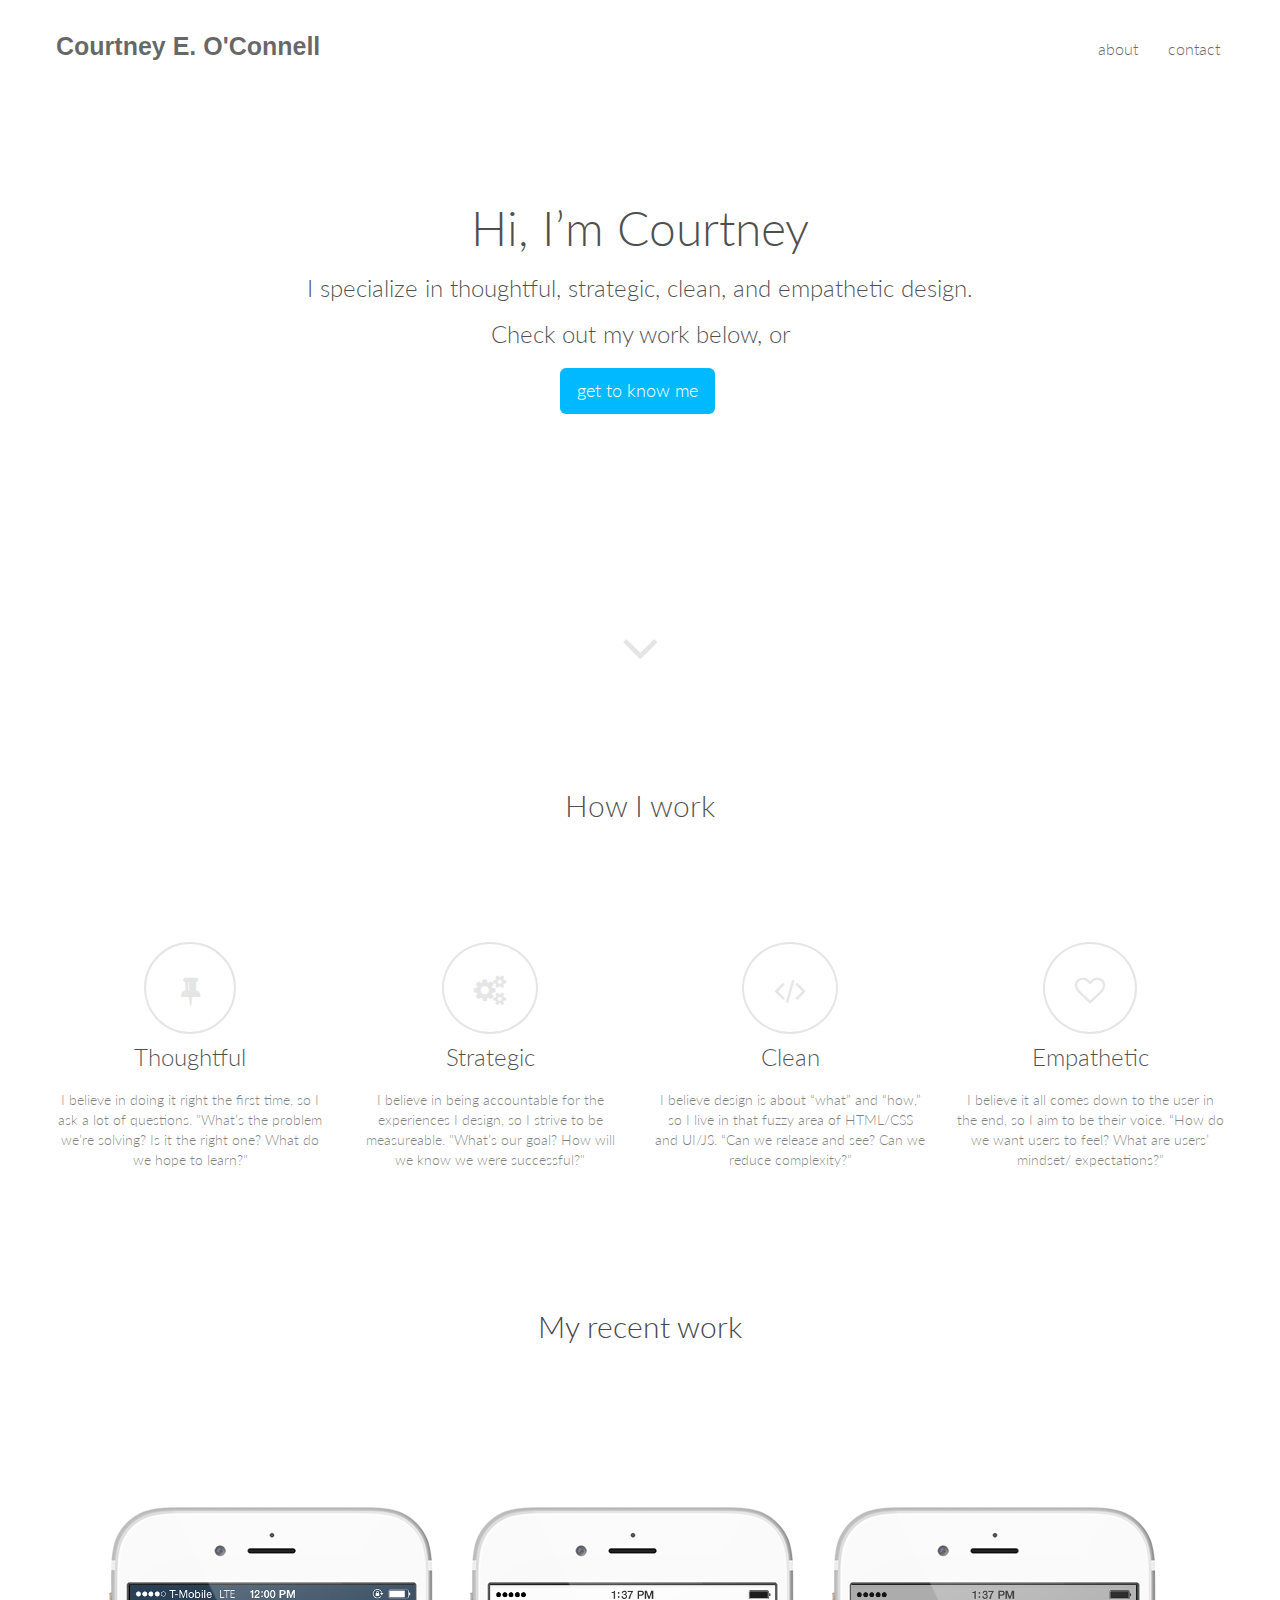
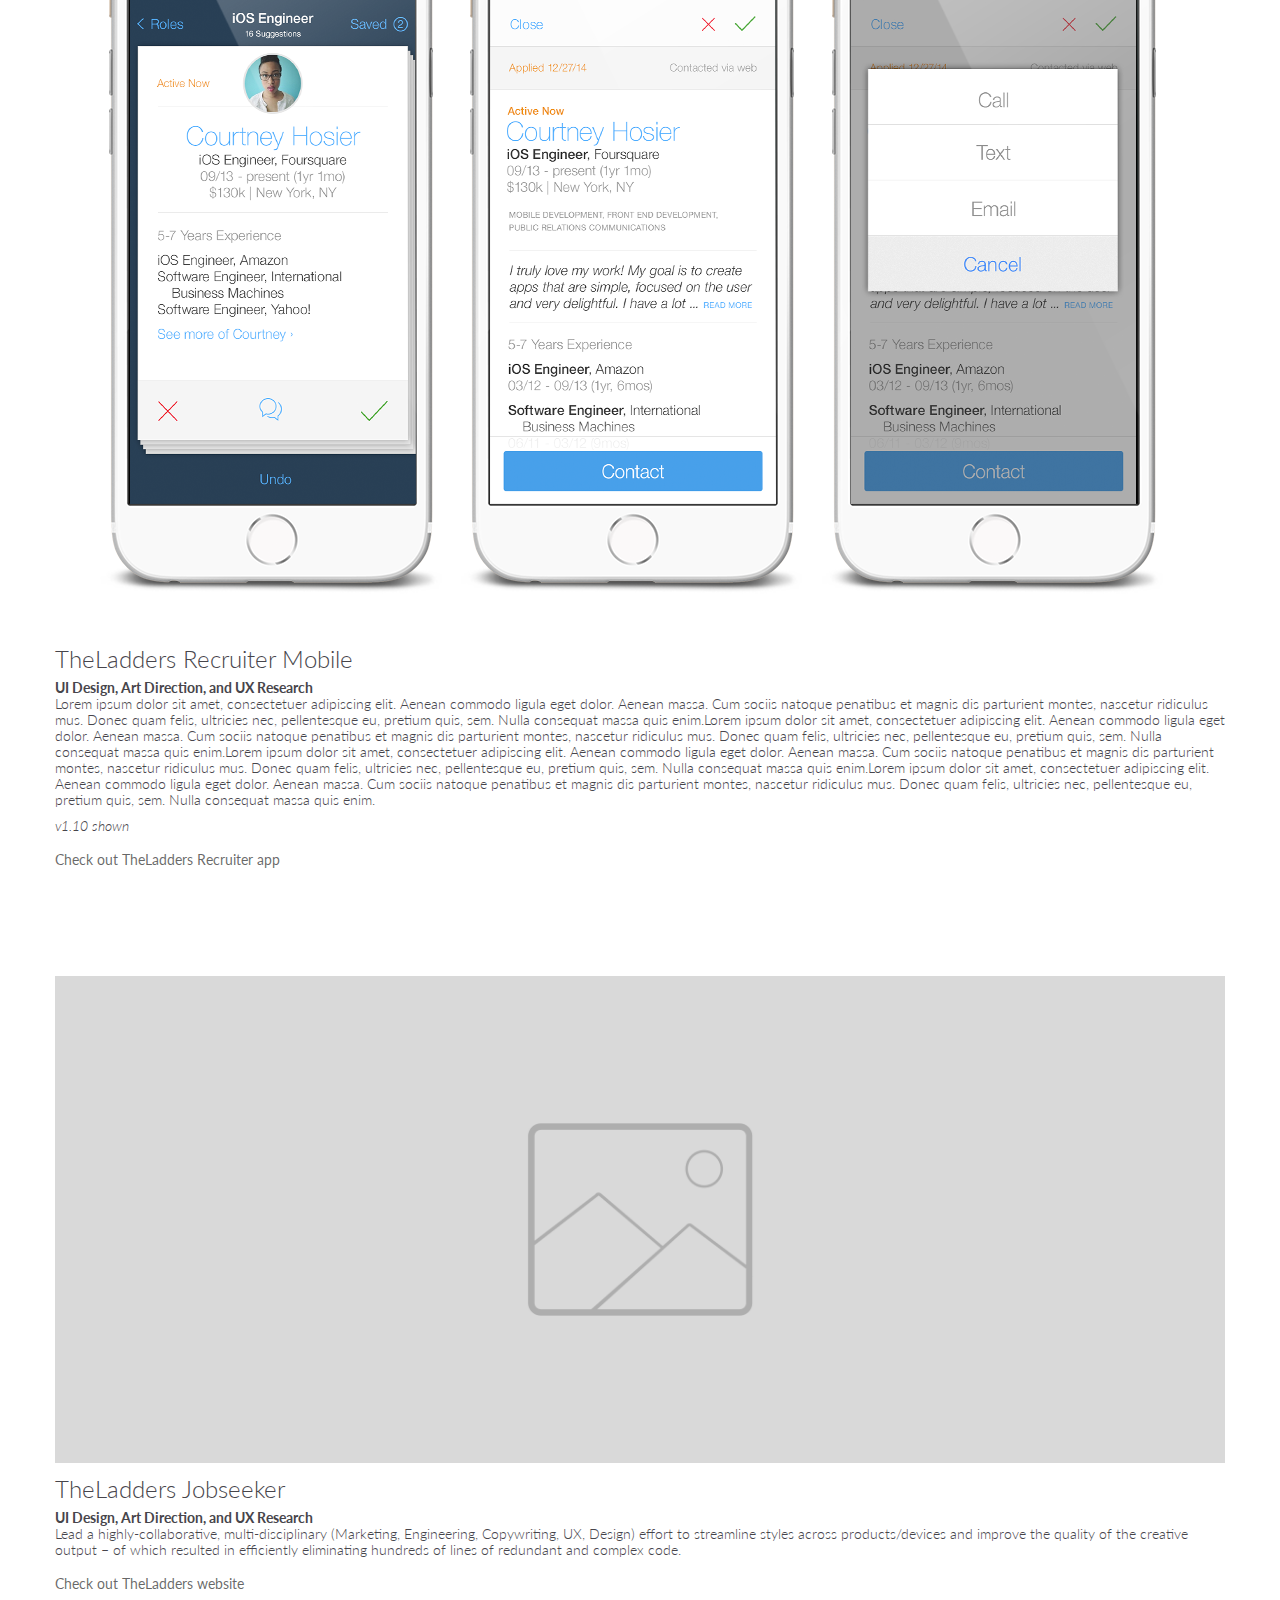
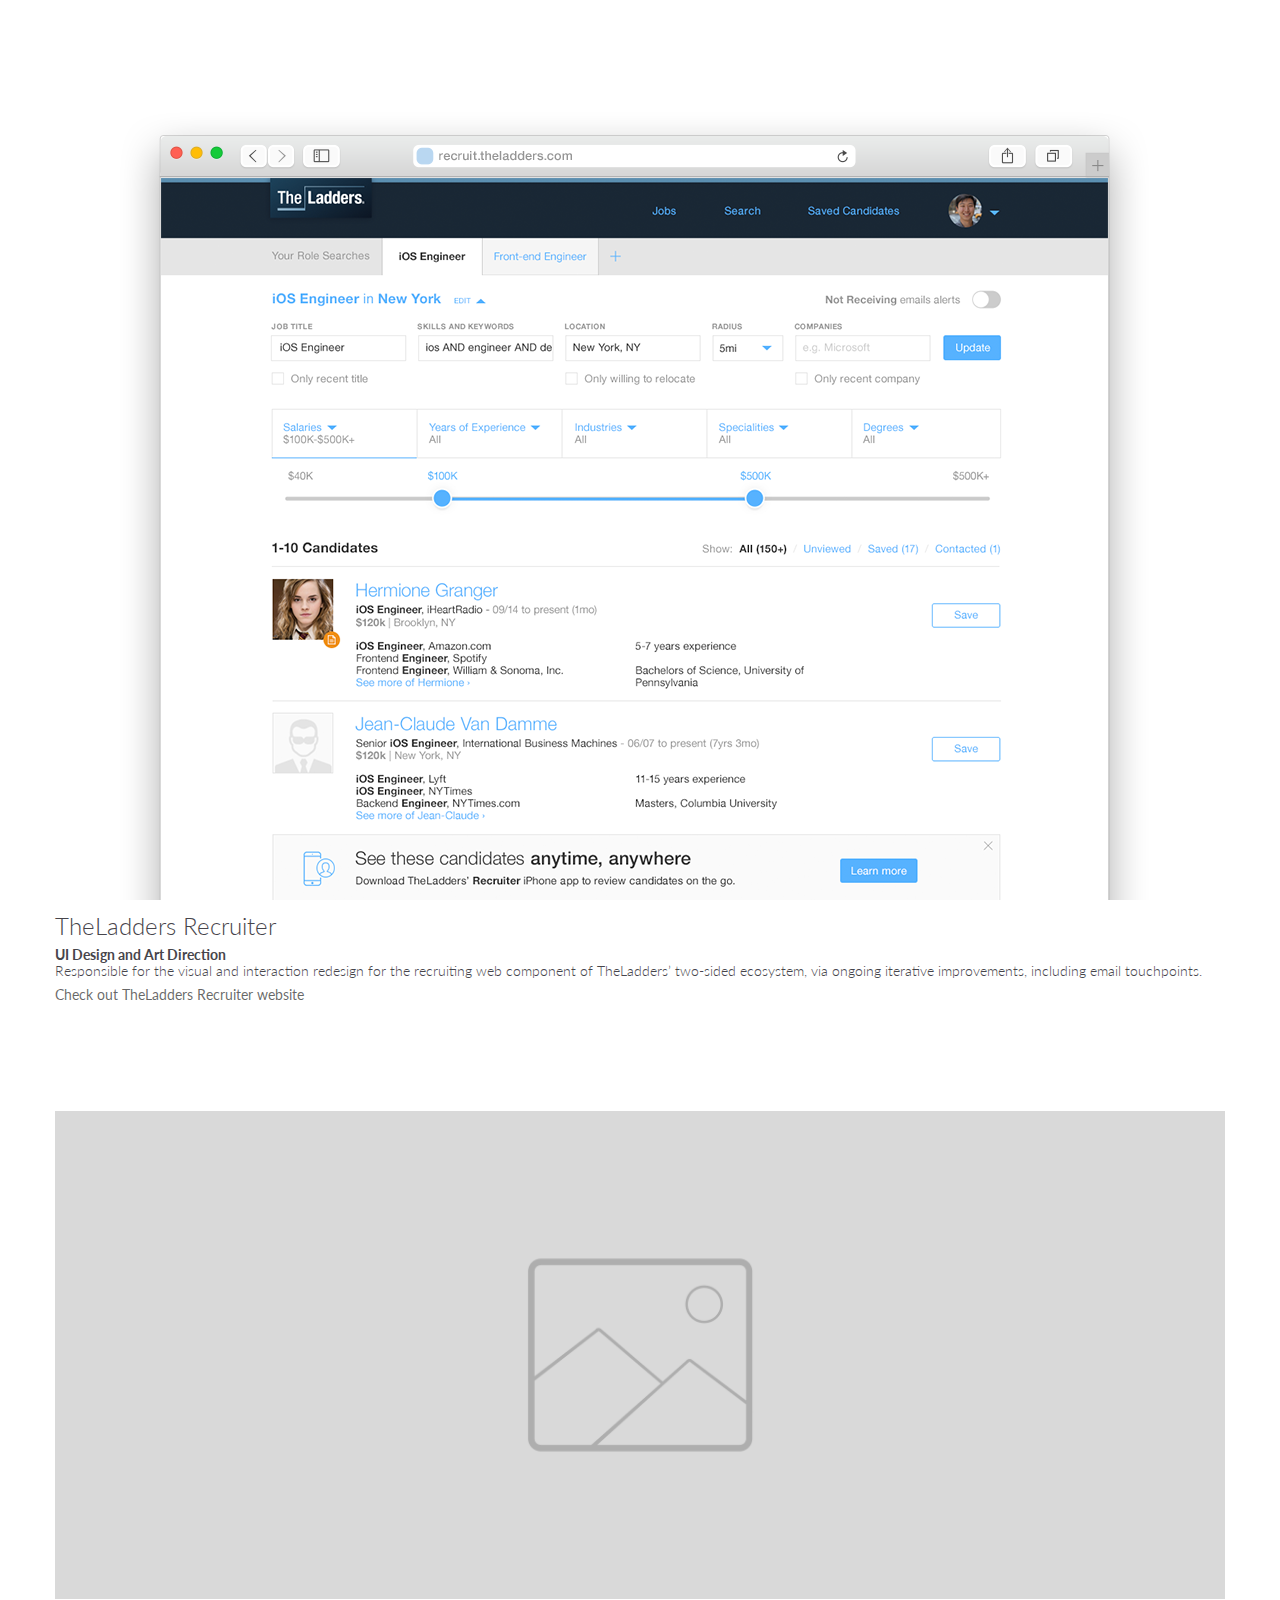
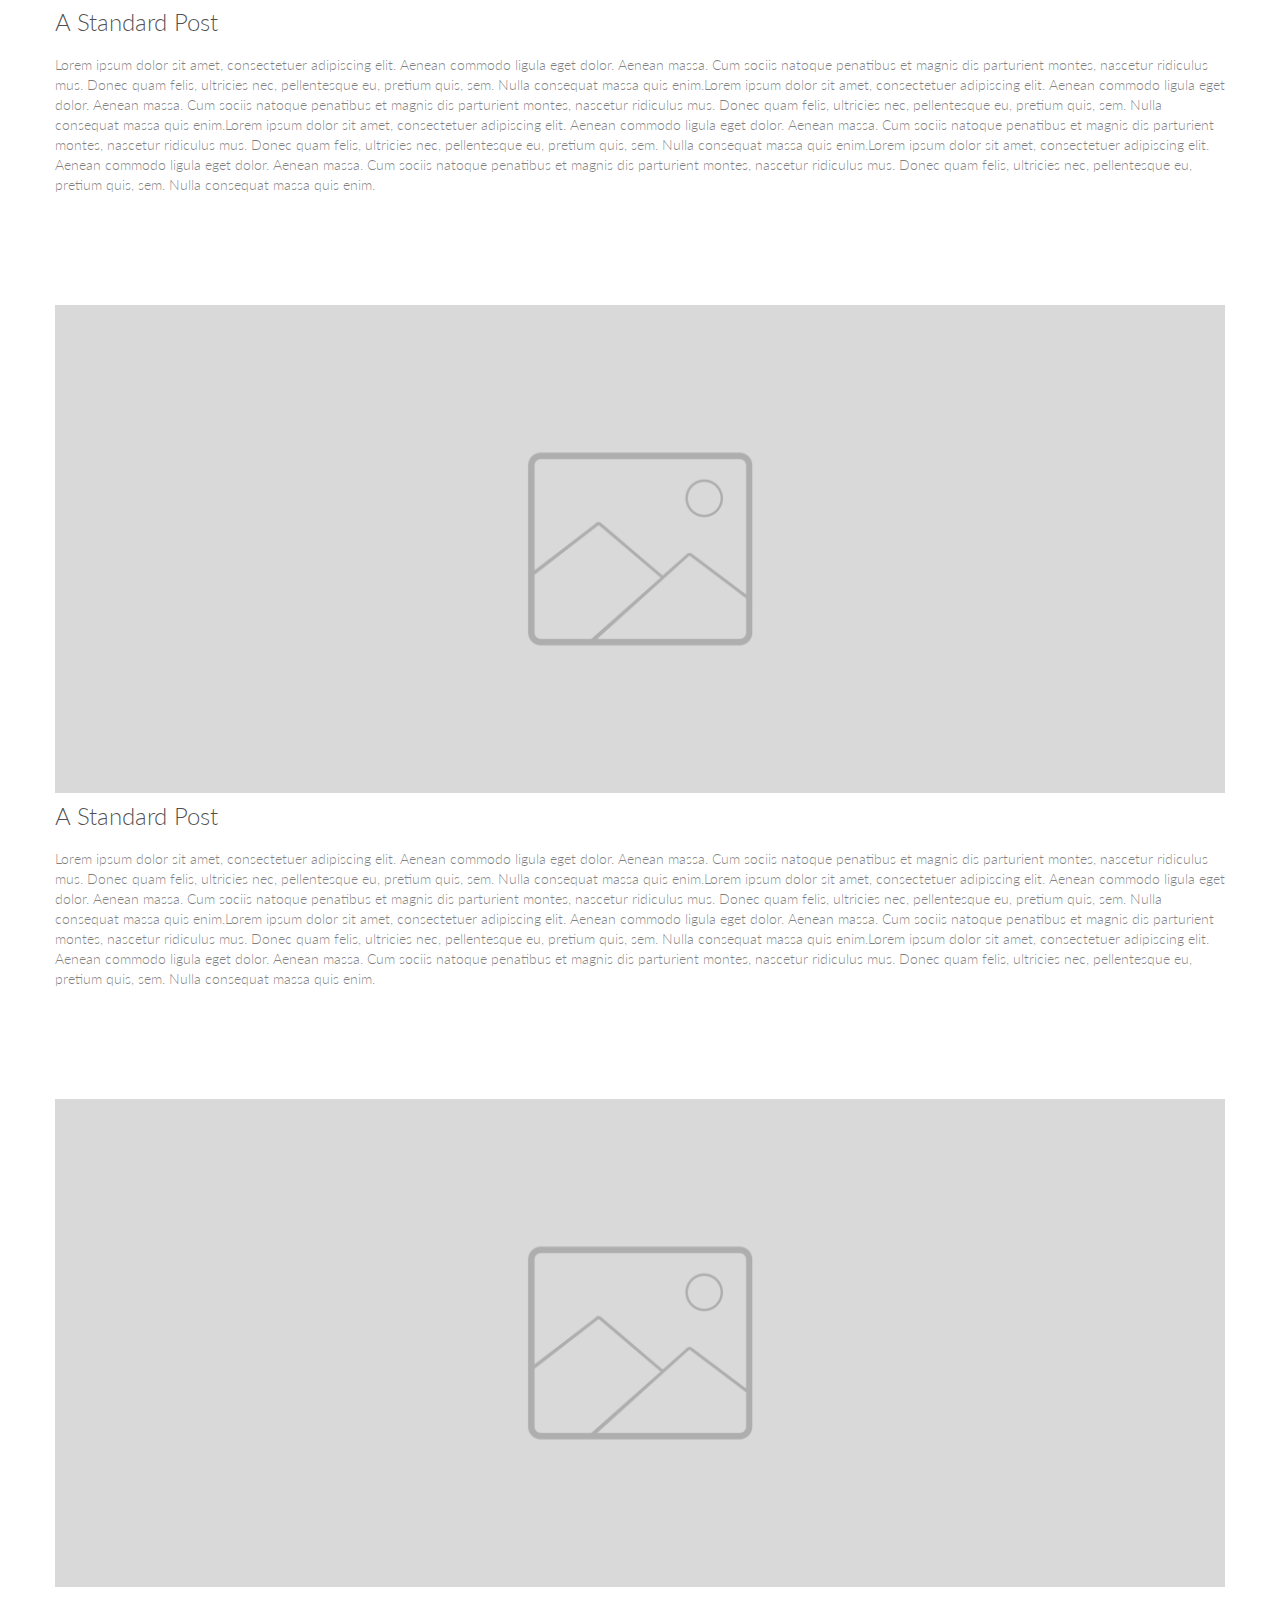
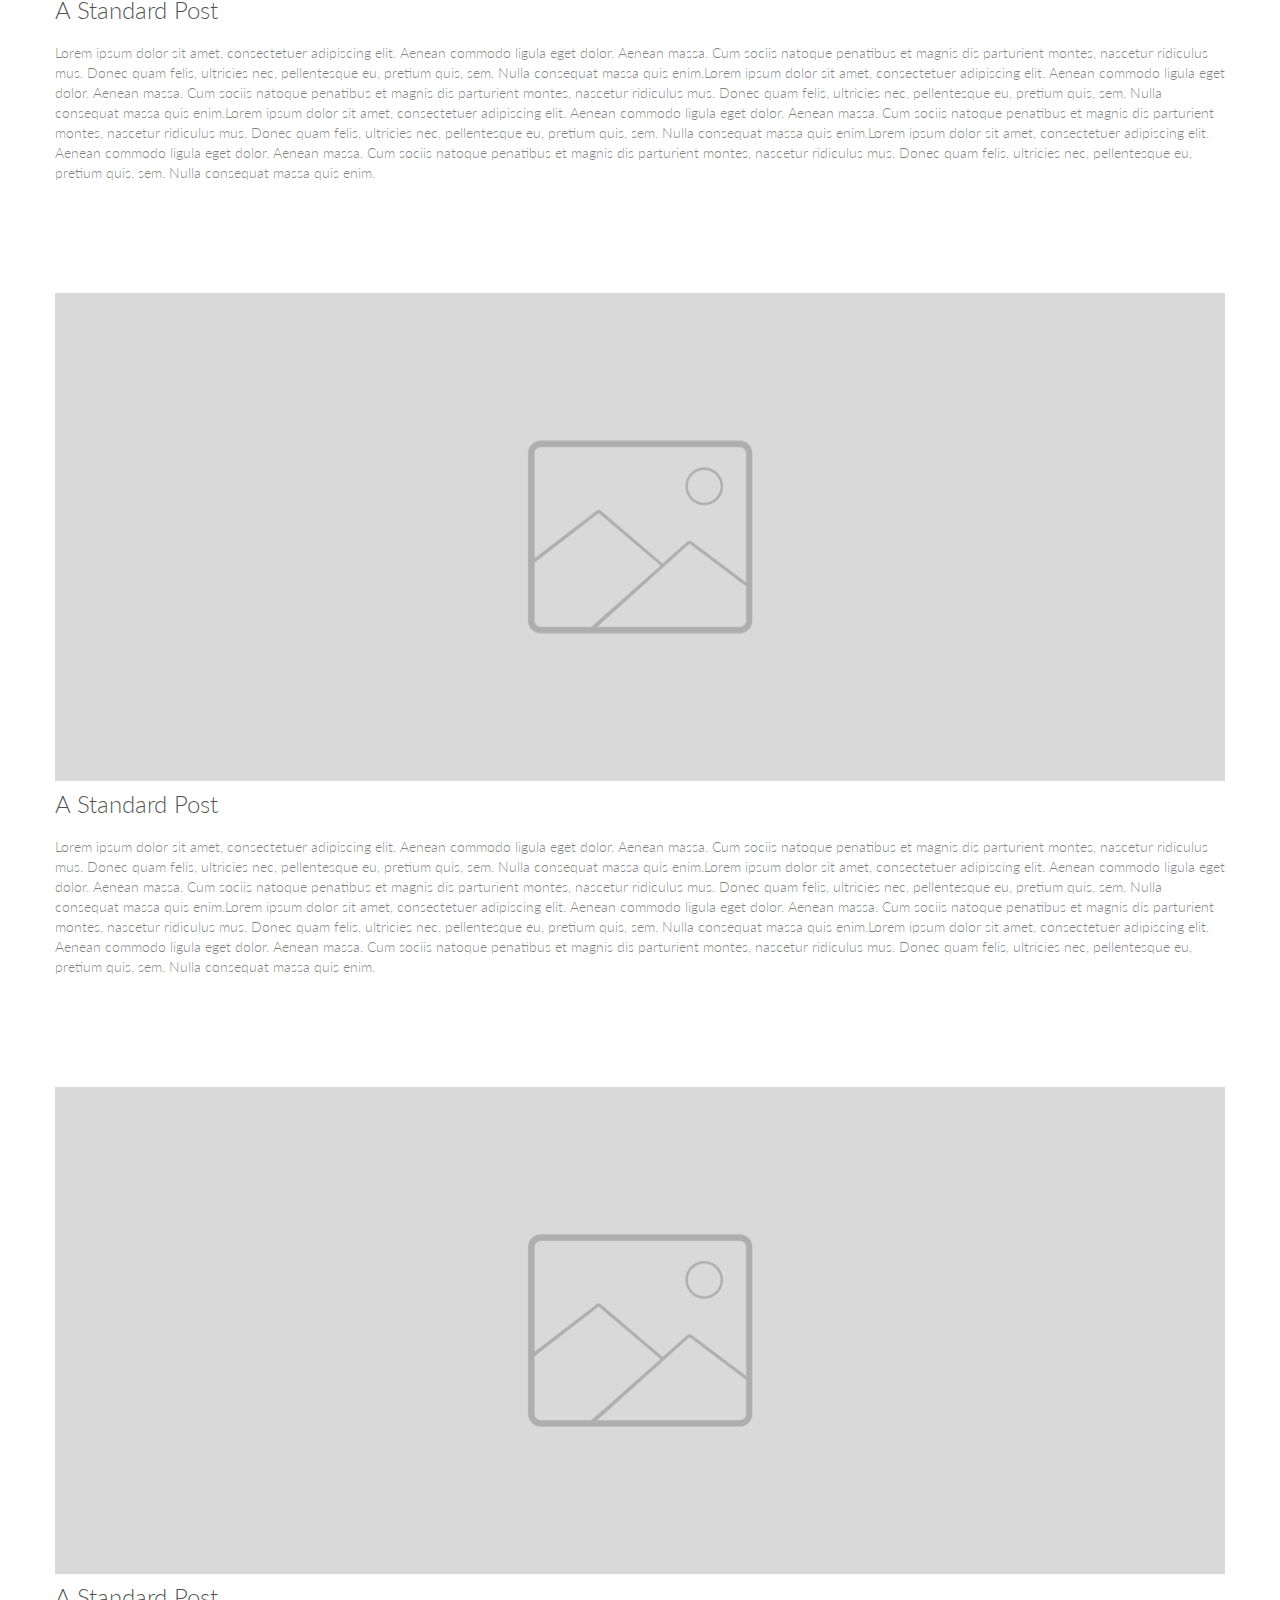
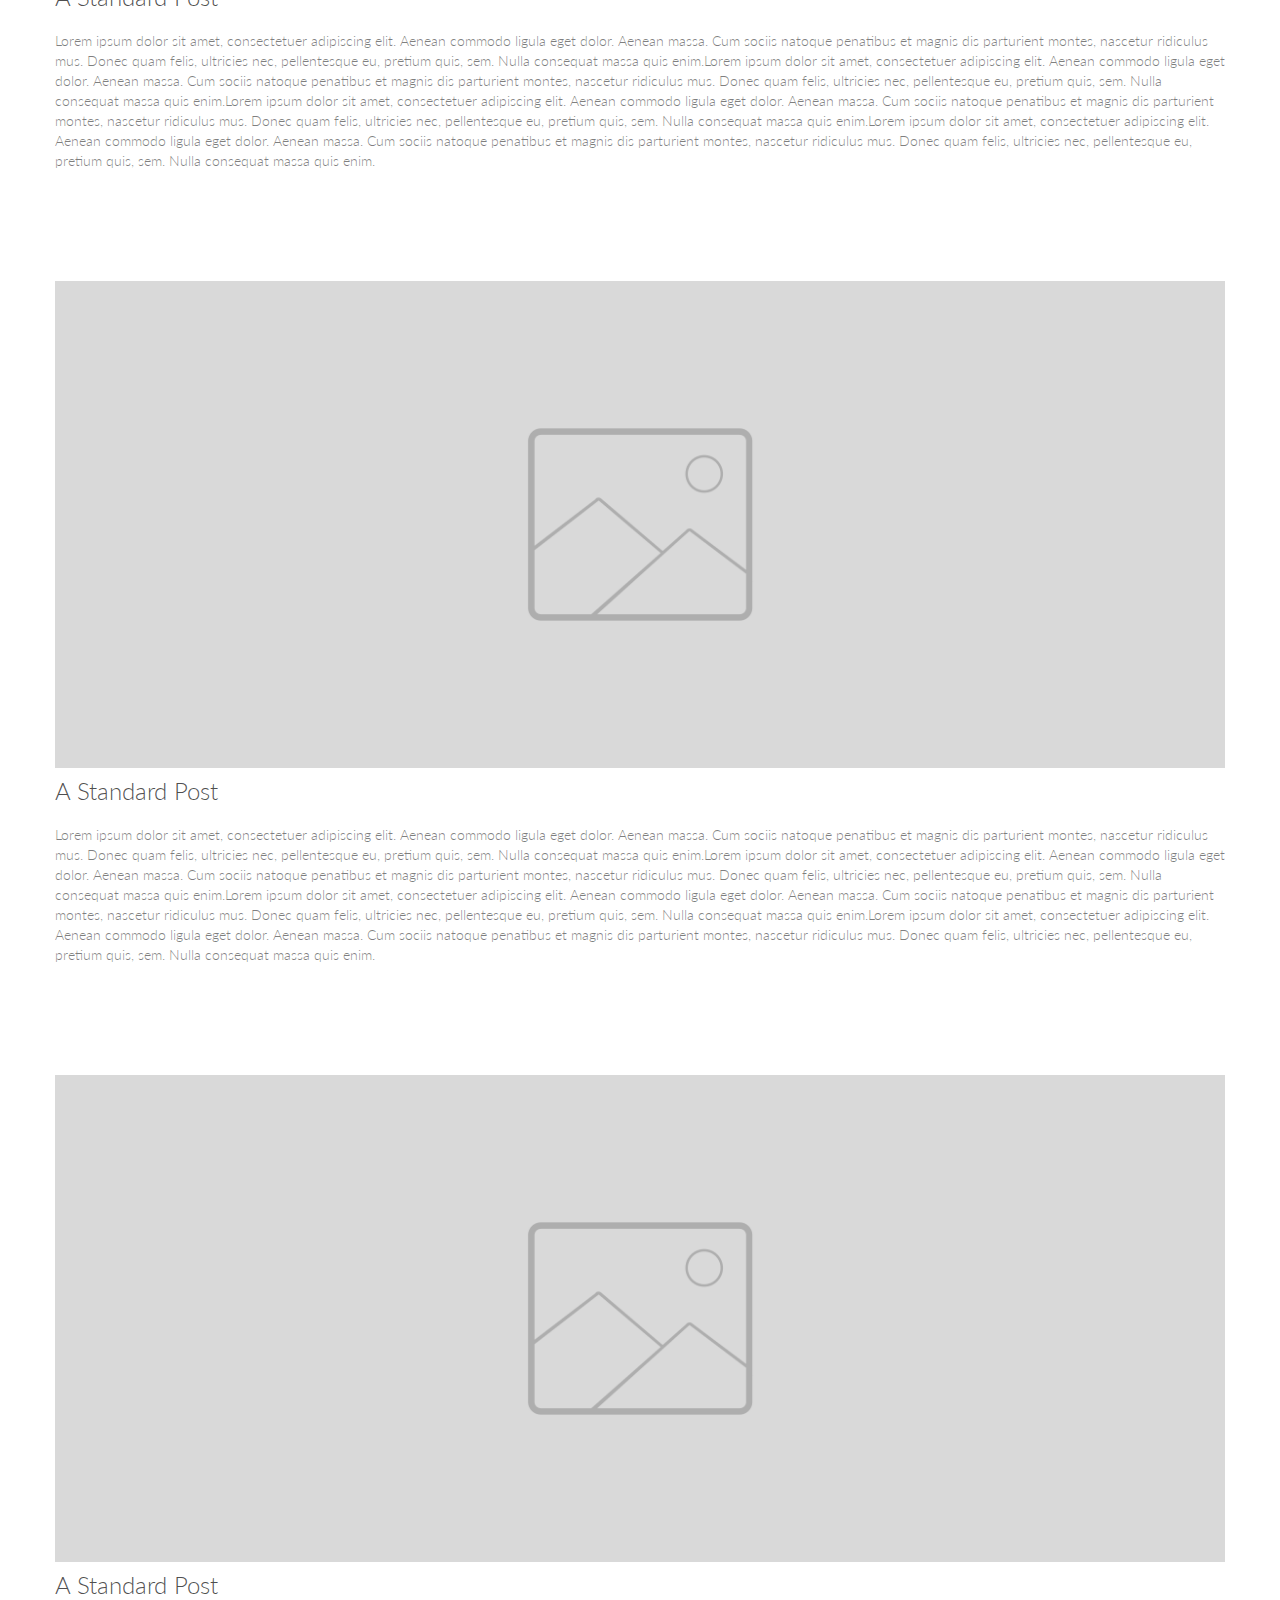
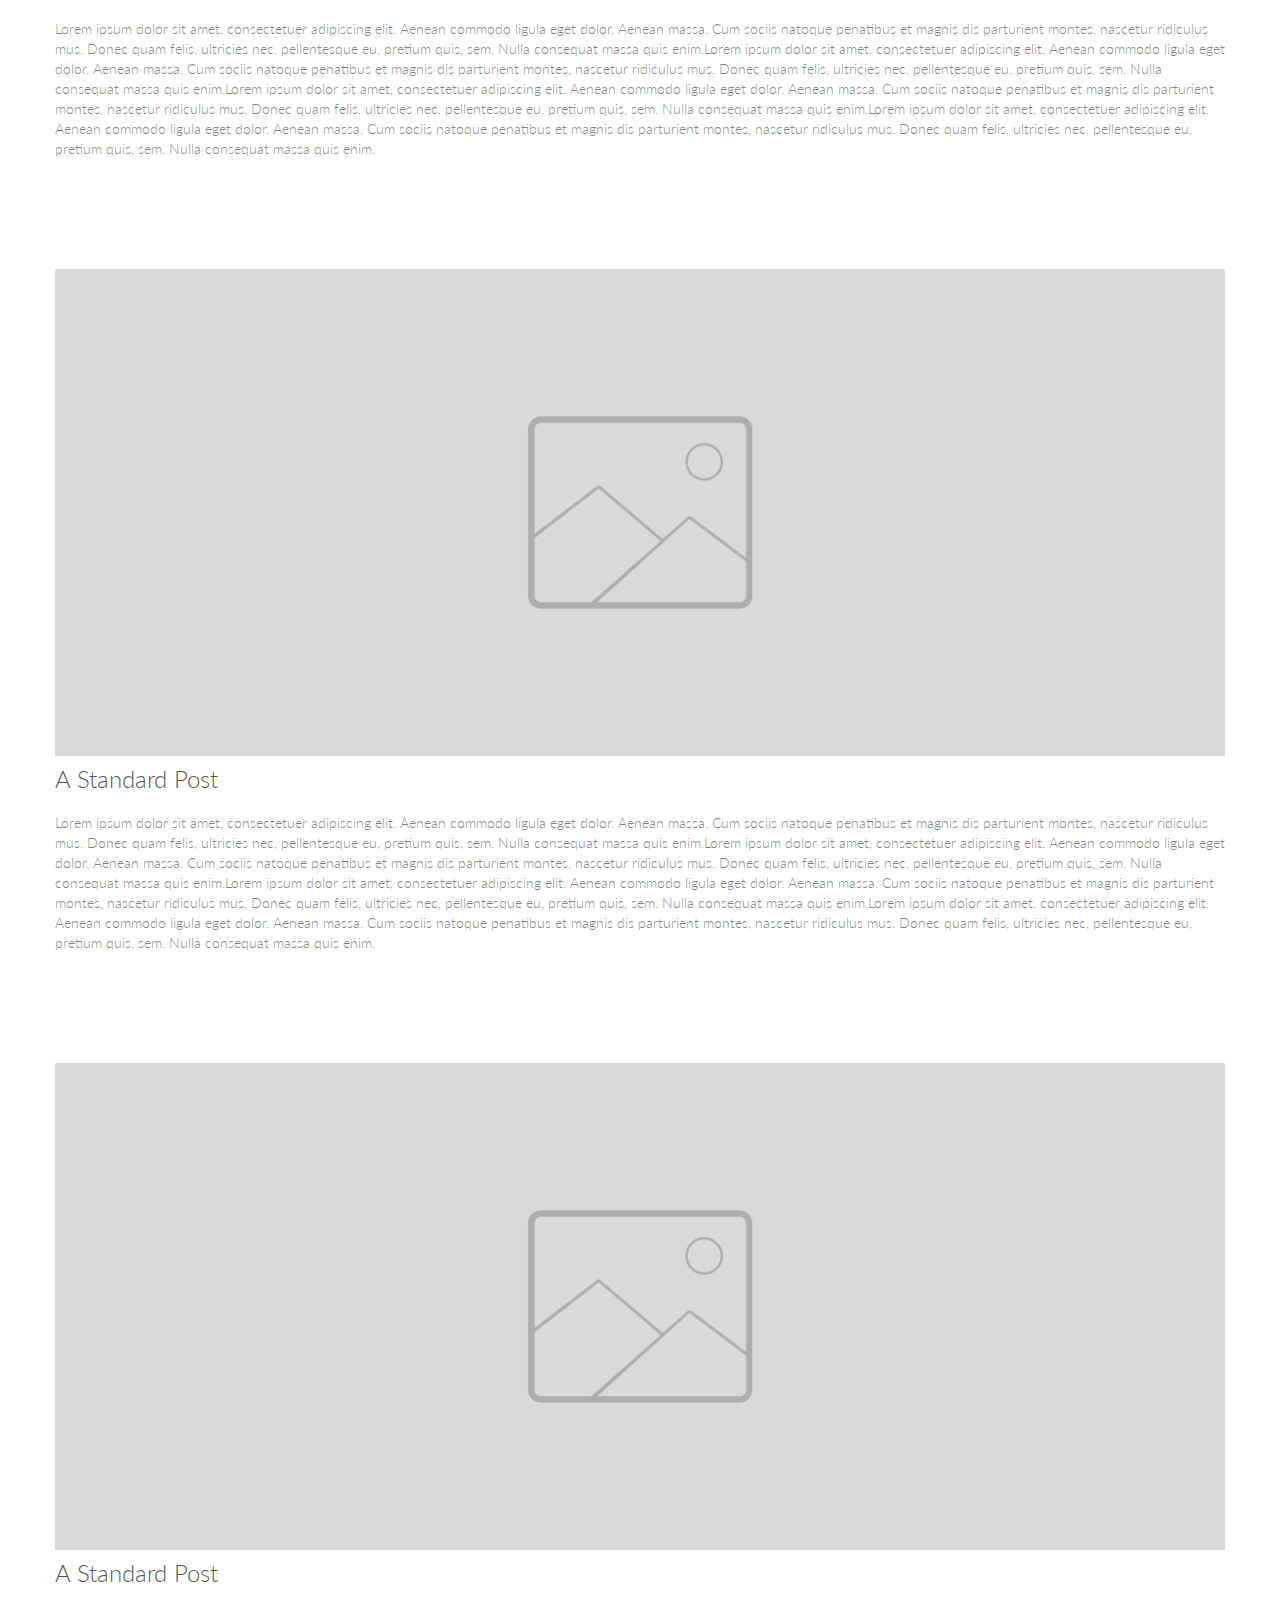
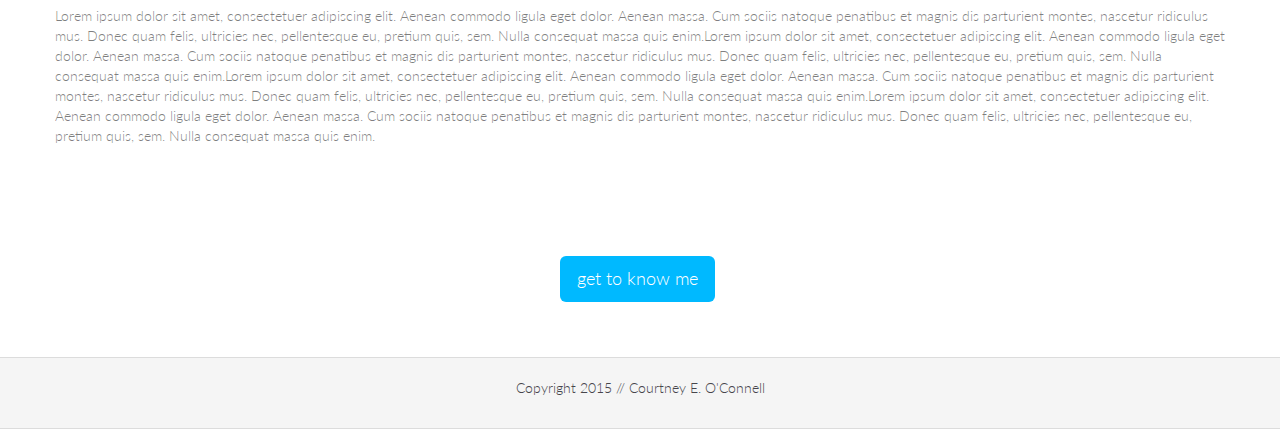
==== index.html @ 905380a4 "replacing" ====
<!doctype html>
<html>
<head>
    <meta charset="utf-8">
    <meta name="keywords" content="portfolio, courtney, oconnell, design, designer, ui, ux, art director, visual design, visual designer, creative lead">
    <meta name="description" content="">
    <link rel="shortcut icon" type="image/png" href="favicon.png" />
    <meta name="viewport" content="width=device-width, initial-scale=1">
    <link rel="stylesheet" type="text/css" href="./css/bootstrap.css">
    <link rel="stylesheet" id="ppstyle" type="text/css" href="style.css">
    <link rel='stylesheet' href='./css/font-awesome.min.css'/><link href='http://fonts.googleapis.com/css?family=Lato:100,300,400,700,900' rel='stylesheet' type='text/css'>
    <script src="./js/jquery-2.1.0.min.js"></script>
    <script src="./js/bootstrap.js"></script>
    <script src="./js/blocs.js"></script>
    <title>index - Portfolio of Courtney E. O’Connell</title>
</head>
<body>
<!-- Main container -->
<div class="page-container">
    <!-- Navigation Bloc --><div class="bloc  l-bloc" id="nav-bloc">
	<div class="container bloc-sm">
		<nav class="navbar row">
			<div class="navbar-header">
				<a class="navbar-brand ltc-3" href="index.html">Courtney E. O'Connell</a>
				<button id="nav-toggle" type="button" class="ui-navbar-toggle navbar-toggle" data-toggle="collapse" data-target=".navbar-1">
					<span class="sr-only">Toggle navigation</span><span class="icon-bar"></span><span class="icon-bar"></span><span class="icon-bar"></span>
				</button>
			</div>
			<div class="collapse navbar-collapse navbar-1">
				<ul class="site-navigation nav">
					<li>
						<a href="about.html">about</a>
					</li>
					<li>
						<a href="contact.html">contact</a>
					</li>
				</ul>
			</div>
		</nav>
	</div>
</div><!-- Navigation Bloc END --><!-- home-hero-bloc --><div class="bloc l-bloc " id="home-hero-bloc">
	<div class="container bloc-lg">
		<div class="row">
			<div class="col-sm-12">
				<h1 class="mg-md text-center">
					Hi, I&rsquo;m Courtney
				</h1>
				<h3 class="mg-md text-center">
					I specialize in thoughtful, strategic, clean, and empathetic design.
				</h3>
				<h3 class="mg-md text-center">
					Check out my work below, or
				</h3>
				<div class="text-center">
					<a href="about.html" class="btn   btn-lg btn-c-3">get to know me</a>
				</div>
			</div>
		</div>
	</div>
</div><!-- home-hero-bloc END --><!-- bloc-2 --><div class="bloc l-bloc " id="bloc-2">
	<div class="container bloc-lg">
		<div class="row">
			<div class="col-sm-12">
				<div class="text-center">
					<span class="fa fa-angle-down icon-lg icon-5"></span>
				</div>
			</div>
		</div>
	</div>
</div><!-- bloc-2 END --><!-- home-how-header-bloc --><div class="bloc l-bloc " id="home-how-header-bloc">
	<div class="container">
		<div class="row">
			<div class="col-sm-12">
				<h2 class="mg-md text-center">
					How I work
				</h2>
			</div>
		</div>
	</div>
</div><!-- home-how-header-bloc END --><!-- home-how-bloc --><div class="bloc  l-bloc" id="home-how-bloc">
	<div class="container bloc-lg">
		<div class="row">
			<div class="col-sm-3">
				<div class="text-center">
					<span class="fa fa-thumb-tack icon-round icon-md icon-5"></span>
				</div>
				<h3 class="text-center mg-md">
					Thoughtful
				</h3>
				<p class="text-center">
					I believe in doing it right the first time, so I ask a lot of questions. "What&rsquo;s the problem we&rsquo;re solving? Is it the right one? What do we hope to learn?"
				</p>
			</div>
			<div class="col-sm-3">
				<div class="text-center">
					<span class="fa fa-cogs icon-round icon-md icon-5"></span>
				</div>
				<h3 class="text-center mg-md">
					Strategic
				</h3>
				<p class="text-center">
					I believe in being accountable for the experiences I design, so I strive to be measureable. "What&rsquo;s our goal? How will we know we were successful?"
				</p>
			</div>
			<div class="col-sm-3">
				<div class="text-center">
					<span class="fa fa-code icon-round icon-md icon-5"></span>
				</div>
				<h3 class="text-center mg-md">
					Clean
				</h3>
				<p class="text-center">
					I believe design is about “what” and “how,” so I live in that fuzzy area of HTML/CSS and UI/JS. “Can we release and see? Can we reduce complexity?"
				</p>
			</div>
			<div class="col-sm-3">
				<div class="text-center">
					<span class="fa fa-heart-o icon-round icon-md icon-5"></span>
				</div>
				<h3 class="text-center mg-md">
					Empathetic
				</h3>
				<p class="text-center">
					I believe it all comes down to the user in the end, so I aim to be their voice. “How do we want users to feel? What are users&rsquo; mindset/ expectations?"
				</p>
			</div>
		</div>
	</div>
</div><!-- home-how-bloc END --><!-- home-work-header-bloc --><div class="bloc l-bloc " id="home-work-header-bloc">
	<div class="container bloc-sm">
		<div class="row">
			<div class="col-sm-12">
				<h2 class="mg-md text-center  ">
					My recent work
				</h2>
			</div>
		</div>
	</div>
</div><!-- home-work-header-bloc END --><!-- work-bloc-1 --><div class="bloc l-bloc  " id="work-bloc-1">
	<div class="container bloc-md">
		<div class="row">
			<div class="col-sm-12">
				<img src="img/theladders-rm-01.png" class="img-responsive center-block" alt='' />
				<h3 class=" mg-sm ">
					TheLadders Recruiter Mobile
				</h3>
				<h5 class="mg-clear  ">
					<strong>UI Design, Art Direction, and UX Research</strong>
				</h5>
				<p class="">
					Lorem ipsum dolor sit amet, consectetuer adipiscing elit. Aenean commodo ligula eget dolor. Aenean massa. Cum sociis natoque penatibus et magnis dis parturient montes, nascetur ridiculus mus. Donec quam felis, ultricies nec, pellentesque eu, pretium quis, sem. Nulla consequat massa quis enim.Lorem ipsum dolor sit amet, consectetuer adipiscing elit. Aenean commodo ligula eget dolor. Aenean massa. Cum sociis natoque penatibus et magnis dis parturient montes, nascetur ridiculus mus. Donec quam felis, ultricies nec, pellentesque eu, pretium quis, sem. Nulla consequat massa quis enim.Lorem ipsum dolor sit amet, consectetuer adipiscing elit. Aenean commodo ligula eget dolor. Aenean massa. Cum sociis natoque penatibus et magnis dis parturient montes, nascetur ridiculus mus. Donec quam felis, ultricies nec, pellentesque eu, pretium quis, sem. Nulla consequat massa quis enim.Lorem ipsum dolor sit amet, consectetuer adipiscing elit. Aenean commodo ligula eget dolor. Aenean massa. Cum sociis natoque penatibus et magnis dis parturient montes, nascetur ridiculus mus. Donec quam felis, ultricies nec, pellentesque eu, pretium quis, sem. Nulla consequat massa quis enim.
				</p>
				<p class="">
					<i>v1.10 shown</i>
				</p><a href="https://itunes.apple.com/us/app/theladders-recruiter/id835317365?mt=8" class="a-btn pull-left ltc-3" target="_blank">Check out TheLadders Recruiter app</a>
			</div>
		</div>
	</div>
</div><!-- work-bloc-1 END --><!-- work-bloc-2 --><div class="bloc l-bloc  " id="work-bloc-2">
	<div class="container bloc-md">
		<div class="row">
			<div class="col-sm-12">
				<img src="img/placeholder-image-wide.png" class="img-responsive" alt='' />
				<h3 class="  mg-sm">
					TheLadders Jobseeker
				</h3>
				<h5 class="  mg-clear">
					<strong>UI Design, Art Direction, and UX Research</strong>
				</h5>
				<p class="">
					Lead a highly-collaborative, multi-disciplinary (Marketing, Engineering, Copywriting, UX, Design) effort to streamline styles across products/devices and improve the quality of the creative output – of which resulted in efficiently eliminating hundreds of lines of redundant and complex code.
				</p><a href="www.theladders.com" class="a-btn ltc-3 pull-left" target="_blank">Check out TheLadders website</a>
			</div>
		</div>
	</div>
</div><!-- work-bloc-2 END --><!-- work-bloc-3 --><div class="bloc l-bloc  " id="work-bloc-3">
	<div class="container bloc-md">
		<div class="row">
			<div class="col-sm-12">
				<img src="img/theladders-r-01.png" class="img-responsive" alt='' />
				<h3 class=" mg-sm ">
					TheLadders Recruiter
				</h3>
				<h5 class=" mg-clear ">
					<strong>UI Design and Art Direction</strong>
				</h5>
				<p class=" mg-clear">
					Responsible for the visual and interaction redesign for the recruiting web component of TheLadders&rsquo; two-sided ecosystem, via ongoing iterative improvements, including email touchpoints.
				</p><a href="recruit.theladders.com" class="a-btn ltc-3 pull-left" target="_blank">Check out TheLadders Recruiter website</a>
			</div>
		</div>
	</div>
</div><!-- work-bloc-3 END --><!-- work-bloc-4 --><div class="bloc l-bloc " id="work-bloc-4">
	<div class="container bloc-md">
		<div class="row">
			<div class="col-sm-12">
				<img src="img/placeholder-image-wide.png" class="img-responsive" alt='' />
				<h3 class="mg-md">
					A Standard Post
				</h3>
				<p>
					Lorem ipsum dolor sit amet, consectetuer adipiscing elit. Aenean commodo ligula eget dolor. Aenean massa. Cum sociis natoque penatibus et magnis dis parturient montes, nascetur ridiculus mus. Donec quam felis, ultricies nec, pellentesque eu, pretium quis, sem. Nulla consequat massa quis enim.Lorem ipsum dolor sit amet, consectetuer adipiscing elit. Aenean commodo ligula eget dolor. Aenean massa. Cum sociis natoque penatibus et magnis dis parturient montes, nascetur ridiculus mus. Donec quam felis, ultricies nec, pellentesque eu, pretium quis, sem. Nulla consequat massa quis enim.Lorem ipsum dolor sit amet, consectetuer adipiscing elit. Aenean commodo ligula eget dolor. Aenean massa. Cum sociis natoque penatibus et magnis dis parturient montes, nascetur ridiculus mus. Donec quam felis, ultricies nec, pellentesque eu, pretium quis, sem. Nulla consequat massa quis enim.Lorem ipsum dolor sit amet, consectetuer adipiscing elit. Aenean commodo ligula eget dolor. Aenean massa. Cum sociis natoque penatibus et magnis dis parturient montes, nascetur ridiculus mus. Donec quam felis, ultricies nec, pellentesque eu, pretium quis, sem. Nulla consequat massa quis enim.
				</p>
			</div>
		</div>
	</div>
</div><!-- work-bloc-4 END --><!-- work-bloc-5 --><div class="bloc l-bloc " id="work-bloc-5">
	<div class="container bloc-md">
		<div class="row">
			<div class="col-sm-12">
				<img src="img/placeholder-image-wide.png" class="img-responsive" alt='' />
				<h3 class="mg-md">
					A Standard Post
				</h3>
				<p>
					Lorem ipsum dolor sit amet, consectetuer adipiscing elit. Aenean commodo ligula eget dolor. Aenean massa. Cum sociis natoque penatibus et magnis dis parturient montes, nascetur ridiculus mus. Donec quam felis, ultricies nec, pellentesque eu, pretium quis, sem. Nulla consequat massa quis enim.Lorem ipsum dolor sit amet, consectetuer adipiscing elit. Aenean commodo ligula eget dolor. Aenean massa. Cum sociis natoque penatibus et magnis dis parturient montes, nascetur ridiculus mus. Donec quam felis, ultricies nec, pellentesque eu, pretium quis, sem. Nulla consequat massa quis enim.Lorem ipsum dolor sit amet, consectetuer adipiscing elit. Aenean commodo ligula eget dolor. Aenean massa. Cum sociis natoque penatibus et magnis dis parturient montes, nascetur ridiculus mus. Donec quam felis, ultricies nec, pellentesque eu, pretium quis, sem. Nulla consequat massa quis enim.Lorem ipsum dolor sit amet, consectetuer adipiscing elit. Aenean commodo ligula eget dolor. Aenean massa. Cum sociis natoque penatibus et magnis dis parturient montes, nascetur ridiculus mus. Donec quam felis, ultricies nec, pellentesque eu, pretium quis, sem. Nulla consequat massa quis enim.
				</p>
			</div>
		</div>
	</div>
</div><!-- work-bloc-5 END --><!-- work-bloc-6 --><div class="bloc l-bloc " id="work-bloc-6">
	<div class="container bloc-md">
		<div class="row">
			<div class="col-sm-12">
				<img src="img/placeholder-image-wide.png" class="img-responsive" alt='' />
				<h3 class="mg-md">
					A Standard Post
				</h3>
				<p>
					Lorem ipsum dolor sit amet, consectetuer adipiscing elit. Aenean commodo ligula eget dolor. Aenean massa. Cum sociis natoque penatibus et magnis dis parturient montes, nascetur ridiculus mus. Donec quam felis, ultricies nec, pellentesque eu, pretium quis, sem. Nulla consequat massa quis enim.Lorem ipsum dolor sit amet, consectetuer adipiscing elit. Aenean commodo ligula eget dolor. Aenean massa. Cum sociis natoque penatibus et magnis dis parturient montes, nascetur ridiculus mus. Donec quam felis, ultricies nec, pellentesque eu, pretium quis, sem. Nulla consequat massa quis enim.Lorem ipsum dolor sit amet, consectetuer adipiscing elit. Aenean commodo ligula eget dolor. Aenean massa. Cum sociis natoque penatibus et magnis dis parturient montes, nascetur ridiculus mus. Donec quam felis, ultricies nec, pellentesque eu, pretium quis, sem. Nulla consequat massa quis enim.Lorem ipsum dolor sit amet, consectetuer adipiscing elit. Aenean commodo ligula eget dolor. Aenean massa. Cum sociis natoque penatibus et magnis dis parturient montes, nascetur ridiculus mus. Donec quam felis, ultricies nec, pellentesque eu, pretium quis, sem. Nulla consequat massa quis enim.
				</p>
			</div>
		</div>
	</div>
</div><!-- work-bloc-6 END --><!-- work-bloc-7 --><div class="bloc l-bloc " id="work-bloc-7">
	<div class="container bloc-md">
		<div class="row">
			<div class="col-sm-12">
				<img src="img/placeholder-image-wide.png" class="img-responsive" alt='' />
				<h3 class="mg-md">
					A Standard Post
				</h3>
				<p>
					Lorem ipsum dolor sit amet, consectetuer adipiscing elit. Aenean commodo ligula eget dolor. Aenean massa. Cum sociis natoque penatibus et magnis dis parturient montes, nascetur ridiculus mus. Donec quam felis, ultricies nec, pellentesque eu, pretium quis, sem. Nulla consequat massa quis enim.Lorem ipsum dolor sit amet, consectetuer adipiscing elit. Aenean commodo ligula eget dolor. Aenean massa. Cum sociis natoque penatibus et magnis dis parturient montes, nascetur ridiculus mus. Donec quam felis, ultricies nec, pellentesque eu, pretium quis, sem. Nulla consequat massa quis enim.Lorem ipsum dolor sit amet, consectetuer adipiscing elit. Aenean commodo ligula eget dolor. Aenean massa. Cum sociis natoque penatibus et magnis dis parturient montes, nascetur ridiculus mus. Donec quam felis, ultricies nec, pellentesque eu, pretium quis, sem. Nulla consequat massa quis enim.Lorem ipsum dolor sit amet, consectetuer adipiscing elit. Aenean commodo ligula eget dolor. Aenean massa. Cum sociis natoque penatibus et magnis dis parturient montes, nascetur ridiculus mus. Donec quam felis, ultricies nec, pellentesque eu, pretium quis, sem. Nulla consequat massa quis enim.
				</p>
			</div>
		</div>
	</div>
</div><!-- work-bloc-7 END --><!-- work-bloc-8 --><div class="bloc l-bloc " id="work-bloc-8">
	<div class="container bloc-md">
		<div class="row">
			<div class="col-sm-12">
				<img src="img/placeholder-image-wide.png" class="img-responsive" alt='' />
				<h3 class="mg-md">
					A Standard Post
				</h3>
				<p>
					Lorem ipsum dolor sit amet, consectetuer adipiscing elit. Aenean commodo ligula eget dolor. Aenean massa. Cum sociis natoque penatibus et magnis dis parturient montes, nascetur ridiculus mus. Donec quam felis, ultricies nec, pellentesque eu, pretium quis, sem. Nulla consequat massa quis enim.Lorem ipsum dolor sit amet, consectetuer adipiscing elit. Aenean commodo ligula eget dolor. Aenean massa. Cum sociis natoque penatibus et magnis dis parturient montes, nascetur ridiculus mus. Donec quam felis, ultricies nec, pellentesque eu, pretium quis, sem. Nulla consequat massa quis enim.Lorem ipsum dolor sit amet, consectetuer adipiscing elit. Aenean commodo ligula eget dolor. Aenean massa. Cum sociis natoque penatibus et magnis dis parturient montes, nascetur ridiculus mus. Donec quam felis, ultricies nec, pellentesque eu, pretium quis, sem. Nulla consequat massa quis enim.Lorem ipsum dolor sit amet, consectetuer adipiscing elit. Aenean commodo ligula eget dolor. Aenean massa. Cum sociis natoque penatibus et magnis dis parturient montes, nascetur ridiculus mus. Donec quam felis, ultricies nec, pellentesque eu, pretium quis, sem. Nulla consequat massa quis enim.
				</p>
			</div>
		</div>
	</div>
</div><!-- work-bloc-8 END --><!-- work-bloc-9 --><div class="bloc l-bloc " id="work-bloc-9">
	<div class="container bloc-md">
		<div class="row">
			<div class="col-sm-12">
				<img src="img/placeholder-image-wide.png" class="img-responsive" alt='' />
				<h3 class="mg-md">
					A Standard Post
				</h3>
				<p>
					Lorem ipsum dolor sit amet, consectetuer adipiscing elit. Aenean commodo ligula eget dolor. Aenean massa. Cum sociis natoque penatibus et magnis dis parturient montes, nascetur ridiculus mus. Donec quam felis, ultricies nec, pellentesque eu, pretium quis, sem. Nulla consequat massa quis enim.Lorem ipsum dolor sit amet, consectetuer adipiscing elit. Aenean commodo ligula eget dolor. Aenean massa. Cum sociis natoque penatibus et magnis dis parturient montes, nascetur ridiculus mus. Donec quam felis, ultricies nec, pellentesque eu, pretium quis, sem. Nulla consequat massa quis enim.Lorem ipsum dolor sit amet, consectetuer adipiscing elit. Aenean commodo ligula eget dolor. Aenean massa. Cum sociis natoque penatibus et magnis dis parturient montes, nascetur ridiculus mus. Donec quam felis, ultricies nec, pellentesque eu, pretium quis, sem. Nulla consequat massa quis enim.Lorem ipsum dolor sit amet, consectetuer adipiscing elit. Aenean commodo ligula eget dolor. Aenean massa. Cum sociis natoque penatibus et magnis dis parturient montes, nascetur ridiculus mus. Donec quam felis, ultricies nec, pellentesque eu, pretium quis, sem. Nulla consequat massa quis enim.
				</p>
			</div>
		</div>
	</div>
</div><!-- work-bloc-9 END --><!-- work-bloc-10 --><div class="bloc l-bloc " id="work-bloc-10">
	<div class="container bloc-md">
		<div class="row">
			<div class="col-sm-12">
				<img src="img/placeholder-image-wide.png" class="img-responsive" alt='' />
				<h3 class="mg-md">
					A Standard Post
				</h3>
				<p>
					Lorem ipsum dolor sit amet, consectetuer adipiscing elit. Aenean commodo ligula eget dolor. Aenean massa. Cum sociis natoque penatibus et magnis dis parturient montes, nascetur ridiculus mus. Donec quam felis, ultricies nec, pellentesque eu, pretium quis, sem. Nulla consequat massa quis enim.Lorem ipsum dolor sit amet, consectetuer adipiscing elit. Aenean commodo ligula eget dolor. Aenean massa. Cum sociis natoque penatibus et magnis dis parturient montes, nascetur ridiculus mus. Donec quam felis, ultricies nec, pellentesque eu, pretium quis, sem. Nulla consequat massa quis enim.Lorem ipsum dolor sit amet, consectetuer adipiscing elit. Aenean commodo ligula eget dolor. Aenean massa. Cum sociis natoque penatibus et magnis dis parturient montes, nascetur ridiculus mus. Donec quam felis, ultricies nec, pellentesque eu, pretium quis, sem. Nulla consequat massa quis enim.Lorem ipsum dolor sit amet, consectetuer adipiscing elit. Aenean commodo ligula eget dolor. Aenean massa. Cum sociis natoque penatibus et magnis dis parturient montes, nascetur ridiculus mus. Donec quam felis, ultricies nec, pellentesque eu, pretium quis, sem. Nulla consequat massa quis enim.
				</p>
			</div>
		</div>
	</div>
</div><!-- work-bloc-10 END --><!-- work-bloc-11 --><div class="bloc l-bloc " id="work-bloc-11">
	<div class="container bloc-md">
		<div class="row">
			<div class="col-sm-12">
				<img src="img/placeholder-image-wide.png" class="img-responsive" alt='' />
				<h3 class="mg-md">
					A Standard Post
				</h3>
				<p>
					Lorem ipsum dolor sit amet, consectetuer adipiscing elit. Aenean commodo ligula eget dolor. Aenean massa. Cum sociis natoque penatibus et magnis dis parturient montes, nascetur ridiculus mus. Donec quam felis, ultricies nec, pellentesque eu, pretium quis, sem. Nulla consequat massa quis enim.Lorem ipsum dolor sit amet, consectetuer adipiscing elit. Aenean commodo ligula eget dolor. Aenean massa. Cum sociis natoque penatibus et magnis dis parturient montes, nascetur ridiculus mus. Donec quam felis, ultricies nec, pellentesque eu, pretium quis, sem. Nulla consequat massa quis enim.Lorem ipsum dolor sit amet, consectetuer adipiscing elit. Aenean commodo ligula eget dolor. Aenean massa. Cum sociis natoque penatibus et magnis dis parturient montes, nascetur ridiculus mus. Donec quam felis, ultricies nec, pellentesque eu, pretium quis, sem. Nulla consequat massa quis enim.Lorem ipsum dolor sit amet, consectetuer adipiscing elit. Aenean commodo ligula eget dolor. Aenean massa. Cum sociis natoque penatibus et magnis dis parturient montes, nascetur ridiculus mus. Donec quam felis, ultricies nec, pellentesque eu, pretium quis, sem. Nulla consequat massa quis enim.
				</p>
			</div>
		</div>
	</div>
</div><!-- work-bloc-11 END --><!-- work-bloc-12 --><div class="bloc l-bloc " id="work-bloc-12">
	<div class="container bloc-md">
		<div class="row">
			<div class="col-sm-12">
				<img src="img/placeholder-image-wide.png" class="img-responsive" alt='' />
				<h3 class="mg-md">
					A Standard Post
				</h3>
				<p>
					Lorem ipsum dolor sit amet, consectetuer adipiscing elit. Aenean commodo ligula eget dolor. Aenean massa. Cum sociis natoque penatibus et magnis dis parturient montes, nascetur ridiculus mus. Donec quam felis, ultricies nec, pellentesque eu, pretium quis, sem. Nulla consequat massa quis enim.Lorem ipsum dolor sit amet, consectetuer adipiscing elit. Aenean commodo ligula eget dolor. Aenean massa. Cum sociis natoque penatibus et magnis dis parturient montes, nascetur ridiculus mus. Donec quam felis, ultricies nec, pellentesque eu, pretium quis, sem. Nulla consequat massa quis enim.Lorem ipsum dolor sit amet, consectetuer adipiscing elit. Aenean commodo ligula eget dolor. Aenean massa. Cum sociis natoque penatibus et magnis dis parturient montes, nascetur ridiculus mus. Donec quam felis, ultricies nec, pellentesque eu, pretium quis, sem. Nulla consequat massa quis enim.Lorem ipsum dolor sit amet, consectetuer adipiscing elit. Aenean commodo ligula eget dolor. Aenean massa. Cum sociis natoque penatibus et magnis dis parturient montes, nascetur ridiculus mus. Donec quam felis, ultricies nec, pellentesque eu, pretium quis, sem. Nulla consequat massa quis enim.
				</p>
			</div>
		</div>
	</div>
</div><!-- work-bloc-12 END --><!-- home-work-more-bloc --><div class="bloc l-bloc " id="home-work-more-bloc">
	<div class="container bloc-md">
		<div class="row">
			<div class="text-center">
				<a href="about.html" class="btn   btn-lg btn-c-3">get to know me</a>
			</div>
		</div>
	</div>
</div><!-- home-work-more-bloc END --><!-- Footer - footer-bloc --><div class="bloc   l-bloc b-divider" id="footer-bloc">
	<div class="container bloc-sm">
		<div class="row">
			<div class="col-sm-12">
				<p class="text-center">
					Copyright 2015 // Courtney E. O'Connell
				</p>
			</div>
		</div>
	</div>
</div><!-- Footer - footer-bloc END -->
</div>
<!-- Main container END -->

</body>
    
<!-- Google Analytics -->

<!-- Google Analytics END -->

</html>
---- style.css ----
/*-----------------------------------------------------------------------------------*/
/*	    Portfolio of Courtney E. O’Connell
/*      Built with blocs
/*-----------------------------------------------------------------------------------*/

body{
	margin:0;
	padding:0;
    background:#FFF;
    -webkit-font-smoothing: antialiased;
}
a:hover{text-decoration: none;}


/* Globals type styling */
 h1, h2, h3, h4, h5, h6, p, label, .btn, a{
	font-family:Lato;
	font-weight:300;
}

label{
	font-size:10px;
}
h1{
	font-size:48px;
}

/* Site container width */

.container{
	max-width:1170px;
}

/* Blocs */

.bloc{
	width:100%;
	background: 50% 50% no-repeat;
	-webkit-background-size: cover;
	-moz-background-size: cover;
	-o-background-size: cover;
	background-size: cover;
}


/* Bloc sizes */

.bloc-lg{
	padding:100px 0;
}
.bloc-md{
	padding:50px 0;
}
.bloc-sm{
	padding:20px 0;
}


/* Bloc - Light theme */

.l-bloc{
	color:rgba(0,0,0,.5);
}
.l-bloc button:hover{
	color:rgba(0,0,0,.7);
}
.l-bloc h1,.l-bloc h2,.l-bloc h3,.l-bloc h4,.l-bloc h5, .l-bloc h6, .l-bloc .ico{
	color:rgba(0,0,0,.7);
}
.l-bloc .icon-round{
	border-color:rgba(0,0,0,.7);
}
.l-bloc .divider-h span{
	border-color:rgba(0,0,0,.1);
}
.l-bloc a{
	color:rgba(0,0,0,.6);
}
.l-bloc a:hover{
	color:rgba(0,0,0,1);
}
.l-bloc .navbar-toggle .icon-bar{
	color:rgba(0,0,0,.6);
}
.l-bloc .btn-wire, .l-bloc .btn-wire:hover{
	color:rgba(0,0,0,.7);
	border-color:rgba(0,0,0,.3);
}
/* Bloc Dividers */

.b-divider{
	border-top:1px solid rgba(0,0,0,.1);
	border-bottom:1px solid rgba(0,0,0,.1);
}


/* Custom bloc styling */

#nav-bloc,#home-hero-bloc,#bloc-2,#home-how-header-bloc,#home-how-bloc,#home-work-header-bloc,#work-bloc-1,#work-bloc-2,#work-bloc-3,#work-bloc-4,#work-bloc-5,#work-bloc-6,#work-bloc-7,#work-bloc-8,#work-bloc-9,#work-bloc-10,#work-bloc-11,#work-bloc-12,#home-work-more-bloc,#about-bloc,#bloc-20{
	background-color:#ffffff;
}
#footer-bloc{
	background-color:#f5f5f5;
}
#home-work-header-bloc h2,#work-bloc-1 h3,#work-bloc-1 h5,#work-bloc-2 h3,#work-bloc-2 h5,#work-bloc-3 h3,#work-bloc-3 h5{
	color:#47454B;
}
#work-bloc-1,#work-bloc-2,#work-bloc-3,#about-bloc,#bloc-20,#footer-bloc{
	color:#47454B;
}
#work-bloc-1 h3{
	line-height: 32px;
}
#work-bloc-1 h5{
	line-height: 16px;
}
#work-bloc-1 p{
	line-height: 16px;
}
#work-bloc-2 h3{
	line-height: 32px;
}
#work-bloc-2 h5{
	line-height: 16px;
}
#work-bloc-2 p{
	line-height: 16px;
}
#work-bloc-3 h3{
	line-height: 32px;
}
#work-bloc-3 h5{
	line-height: 16px;
}
#work-bloc-3 p{
	line-height: 16px;
}
#about-bloc h2{
	line-height: 36px;
}
#about-bloc p{
	line-height: 20px;
}
#about-bloc h5{
	font-family: Lato;
	line-height: 16px;
}
#about-bloc h4{
	font-size: 14px;
	line-height: 16px;
}
#bloc-20 p{
}
#bloc-20 label{
	line-height: 16px;
}


/* NavBar */

.navbar{
	margin-bottom: 0;
}
.navbar-brand{
	height:auto;
	padding:15px 15px;
	font-size:25px!important;
	font-weight:normal;
	font-family:"Helvetica Neue", Helvetica, Arial, sans-serif;
	font-weight:600;
}
.navbar-brand img{
	width: auto;
	max-height: 200px;
	margin: 0 5px 0 0;
	display:inline;
}
.navbar-brand{
	padding: 15px 15px;
}
.navbar .nav{
	padding-top: 2px;
	margin-right: -16px;
	float:right;
}
.nav > li{
	float:left;
	margin-top:4px;
	font-size:16px;
}
.nav > li a:hover, .nav > li a:focus{
	background:transparent;
}
.navbar-toggle{
	margin: 10px 0 0 0;
	border: 0px;
}
.navbar-toggle:hover{
	background:transparent!important;
}
.navbar-toggle .icon-bar{
	background-color: rgba(0,0,0,.5);
	width: 26px;
}
 /* Inverted navbar */

.nav-invert .navbar .nav{
	float:left;
}
.nav-invert .navbar-header, .nav-invert .navbar-brand{
	float:right;
}
 @media (min-width: 768px){
	.site-navigation{
	position: absolute;
	 top: 50%;
	 right:20px;
	transform: translate(0, -50%);
	-webkit-transform:translateY(-50%);
}
.nav-invert .site-navigation{
	left:20px;
	right:0;
}
}

/* Bric adjustment margins */

.mg-clear{
	margin:0;
}
.mg-sm{
	margin-top:10px;
	margin-bottom:5px;
}
.mg-md{
	margin-top:10px;
	margin-bottom:20px;
}
.mg-lg{
	margin-top:10px;
	margin-bottom:40px;
}

/* Buttons */

.btn{
	margin: 0 5px 5px 0;
}
.btn.pull-right{
	margin: 0 0 5px 5px;
}
.btn-d,.btn-d:hover,.btn-d:focus{
	color:#FFF!important;
	background:rgba(0,0,0,.3);
}
.a-btn{
	font-size: 14px;
	font-weight: normal;
	padding: 6px 10px 6px 0;
	line-height: 1.42857143;
	 display:inline-block;
}
.text-center .a-btn{
	padding: 6px 0;
}

/* Button colour styles */

.btn-c-3{
	background:#00b9ff;
	color:#FFF!important;
}
.btn-c-3:hover{
	background:#00b9ff;
	color:#FFF!important;
}

/* Link colour styles */

.ltc-3{
	color:#00b9ff;
}
.ltc-3:hover{
	color:#00b9ff!important;
}

/* Icons */
.icon-md{
	font-size:30px!important;
}
.icon-lg{
	font-size:60px!important;
}
.icon-round{
	margin:0 auto;
	border:2px solid transparent;
	border-radius: 50%;
	padding: 32px 30px 26px 30px;
	min-width:80px;
}
.icon-round.icon-md{
	min-width:92px;
}
.icon-round.icon-lg{
	min-width:122px;
}
.icon-round.icon-xl{
	min-width:162px;
}

/* Icon colour styles */

.icon-5{
	color:#e5e5e5!important;
	border-color:#e5e5e5!important;
}



/*Forms*/

.form-control{
	border-color:rgba(0,0,0,.1);
	box-shadow:none;
}

/*iFrame*/

iframe{
	border:0;
}


/* Mobile adjustments */

@media (max-width: 767px)
{
    .page-container{
        overflow-x: hidden;
    }
    h1,h2,h3,h4,h5,h6,p{
        padding-left:5px!important; 
        padding-right:5px!important; 
    }
    .bloc{
        text-align: center;
        -webkit-background-size: auto 200%;
        -moz-background-size: auto 200%;
        -o-background-size: auto 200%;
        background-size: auto 200%;
    }
    .navbar .nav{
        padding-top: 0;
        border-top:1px solid rgba(0,0,0,.2);
        float:none!important;
    }
    .navbar.row{
        margin-left: 0;
        margin-right: 0;
    }
    .site-navigation{
	   position:inherit;
	   transform:none;
	   -webkit-transform:none;
	   -ms-transform:none;
    }  
    .nav > li{
        margin-top: 0;
        border-bottom:1px solid rgba(0,0,0,.1);
        background:rgba(0,0,0,.05);
        text-align: left;
        width:100%;
    }
    .nav > li:hover{
        background:rgba(0,0,0,.08);
    }
    .navbar-collapse{
        padding:0;
        overflow-x: hidden;
        -webkit-box-shadow: none;
        box-shadow: none;
    }
    .navbar-brand img{
        max-height: 40px;
        width:auto;
        margin: -10px 5px 0 0;    
    }
    .nav-invert .navbar-header{
        float: none;
        width:100%;
    }
    .nav-invert .navbar-toggle{
        float:left; 
    }
    .btn.pull-left, .btn.pull-right{
       float:none!important; 
    }
    .bloc-xl,.bloc-lg{
        padding: 40px 0;
    }
    .a-block{
        text-align: center;
    }
    .btn-dwn{
       display:none; 
    }
}
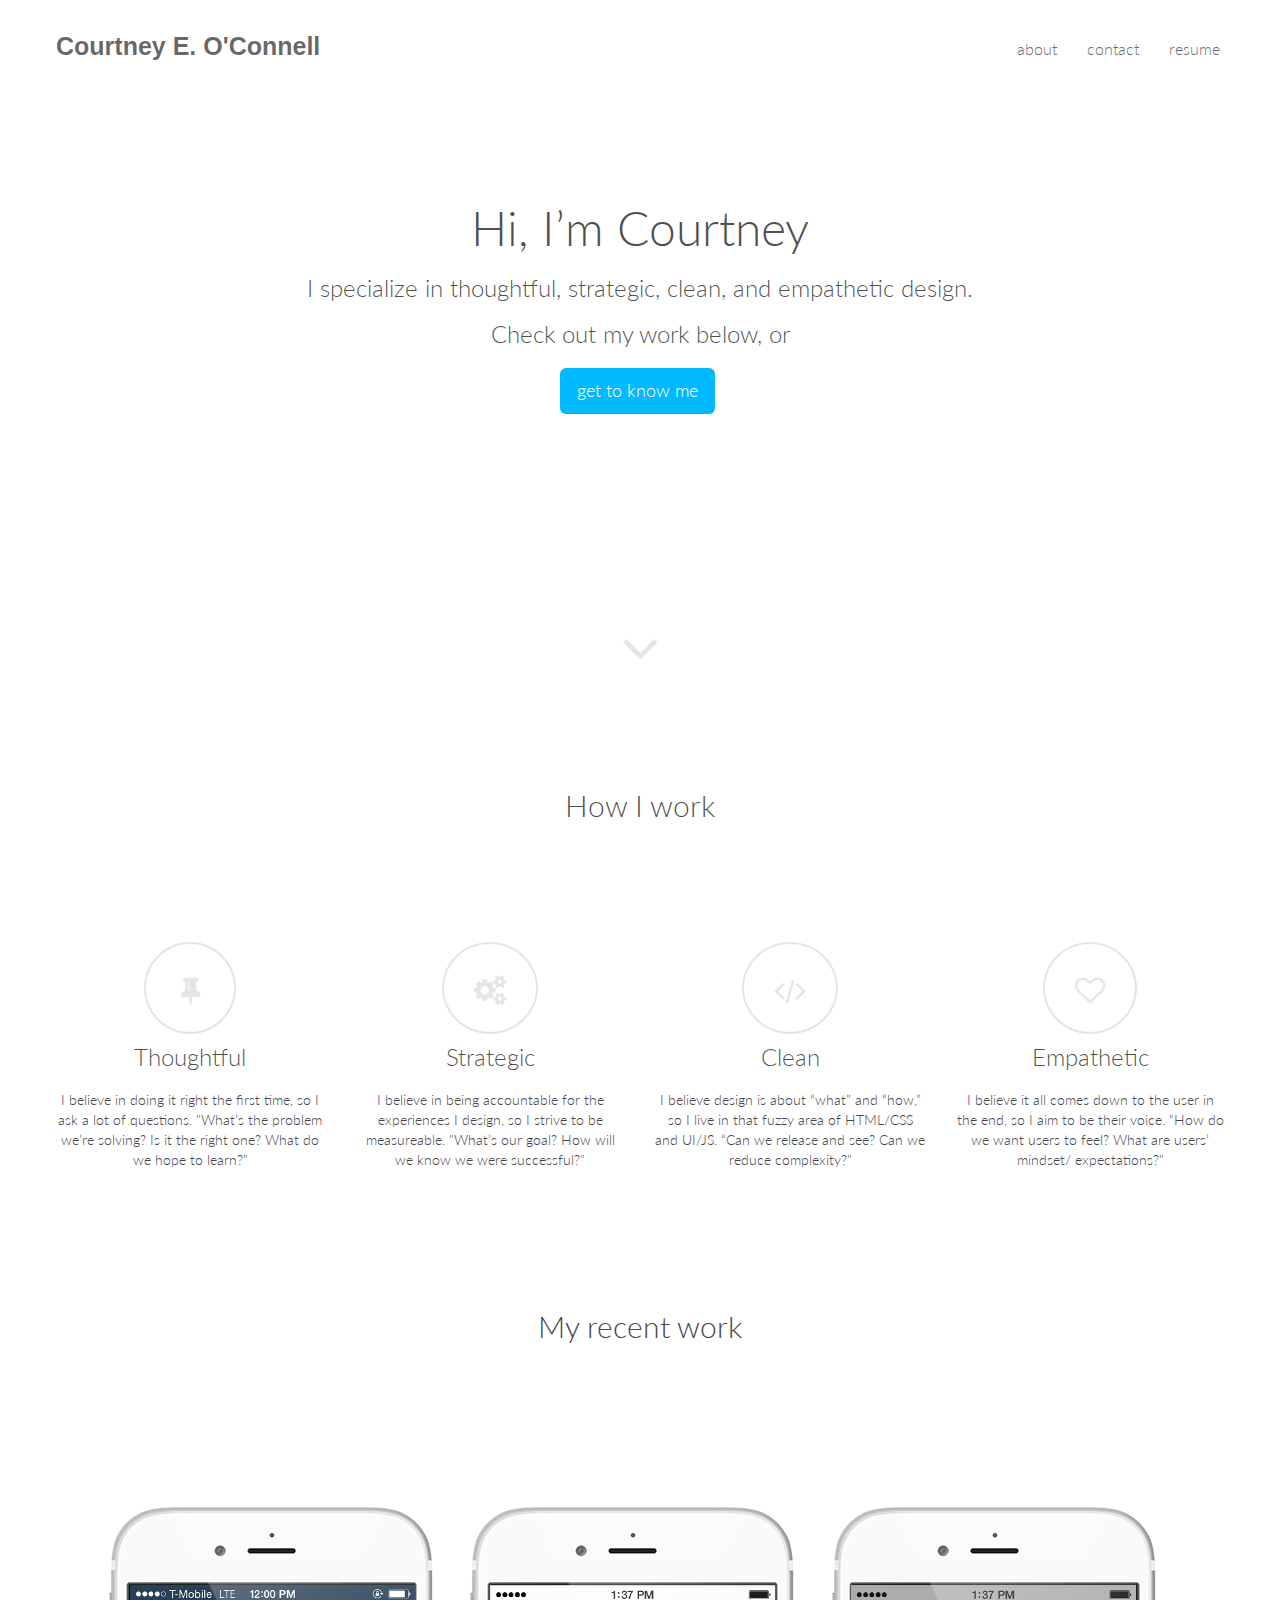
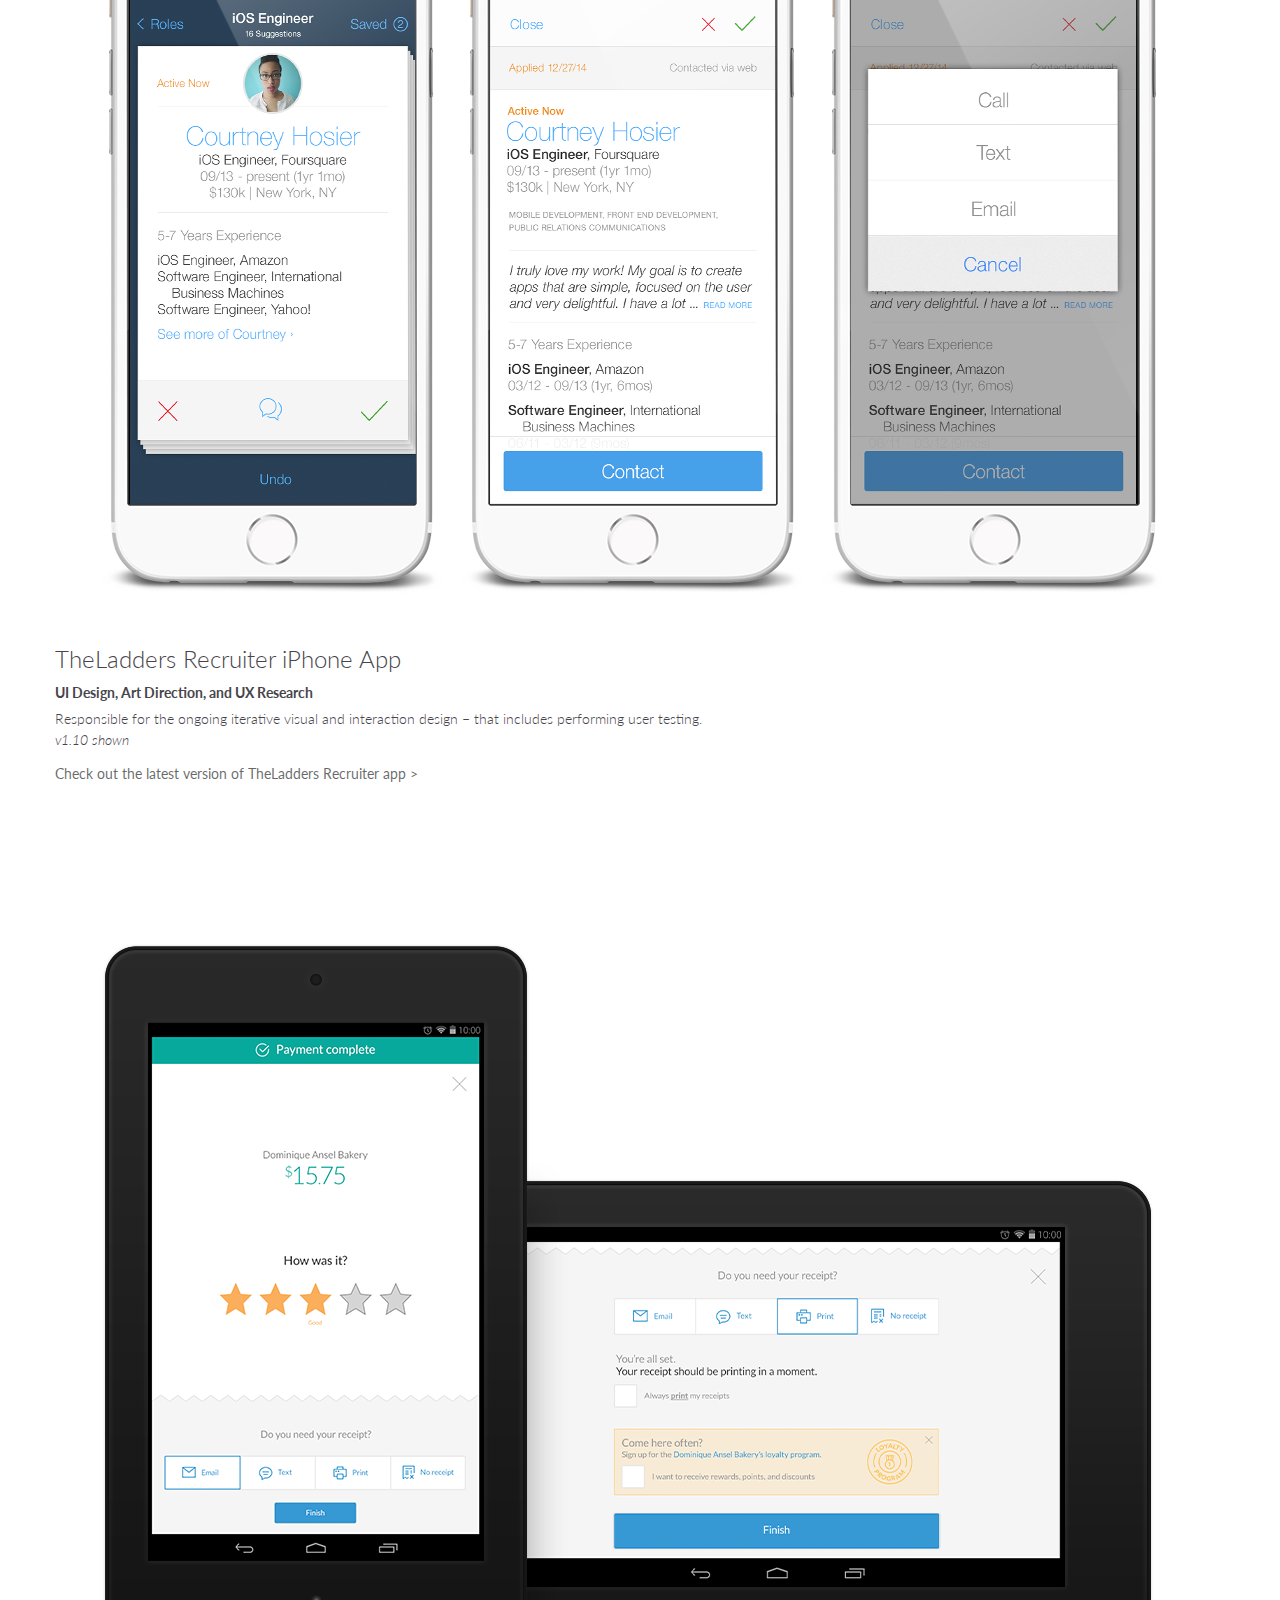
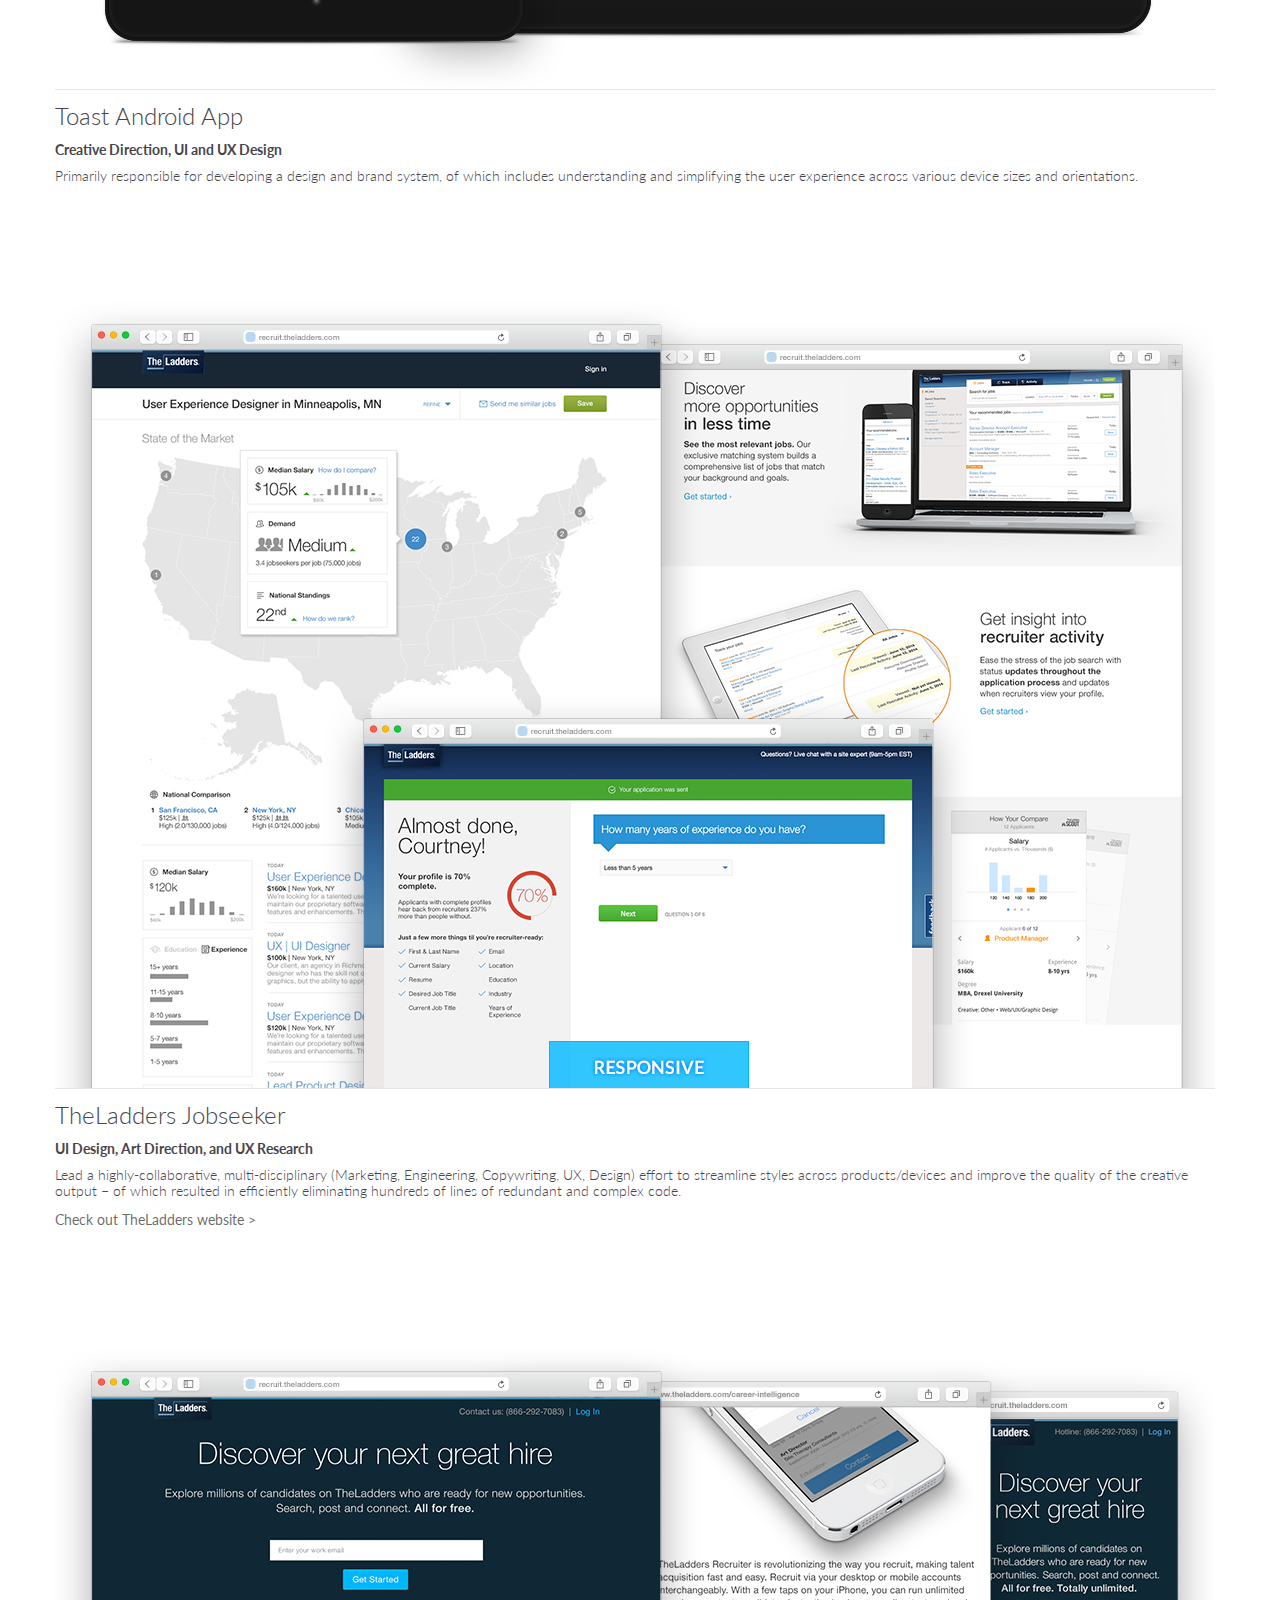
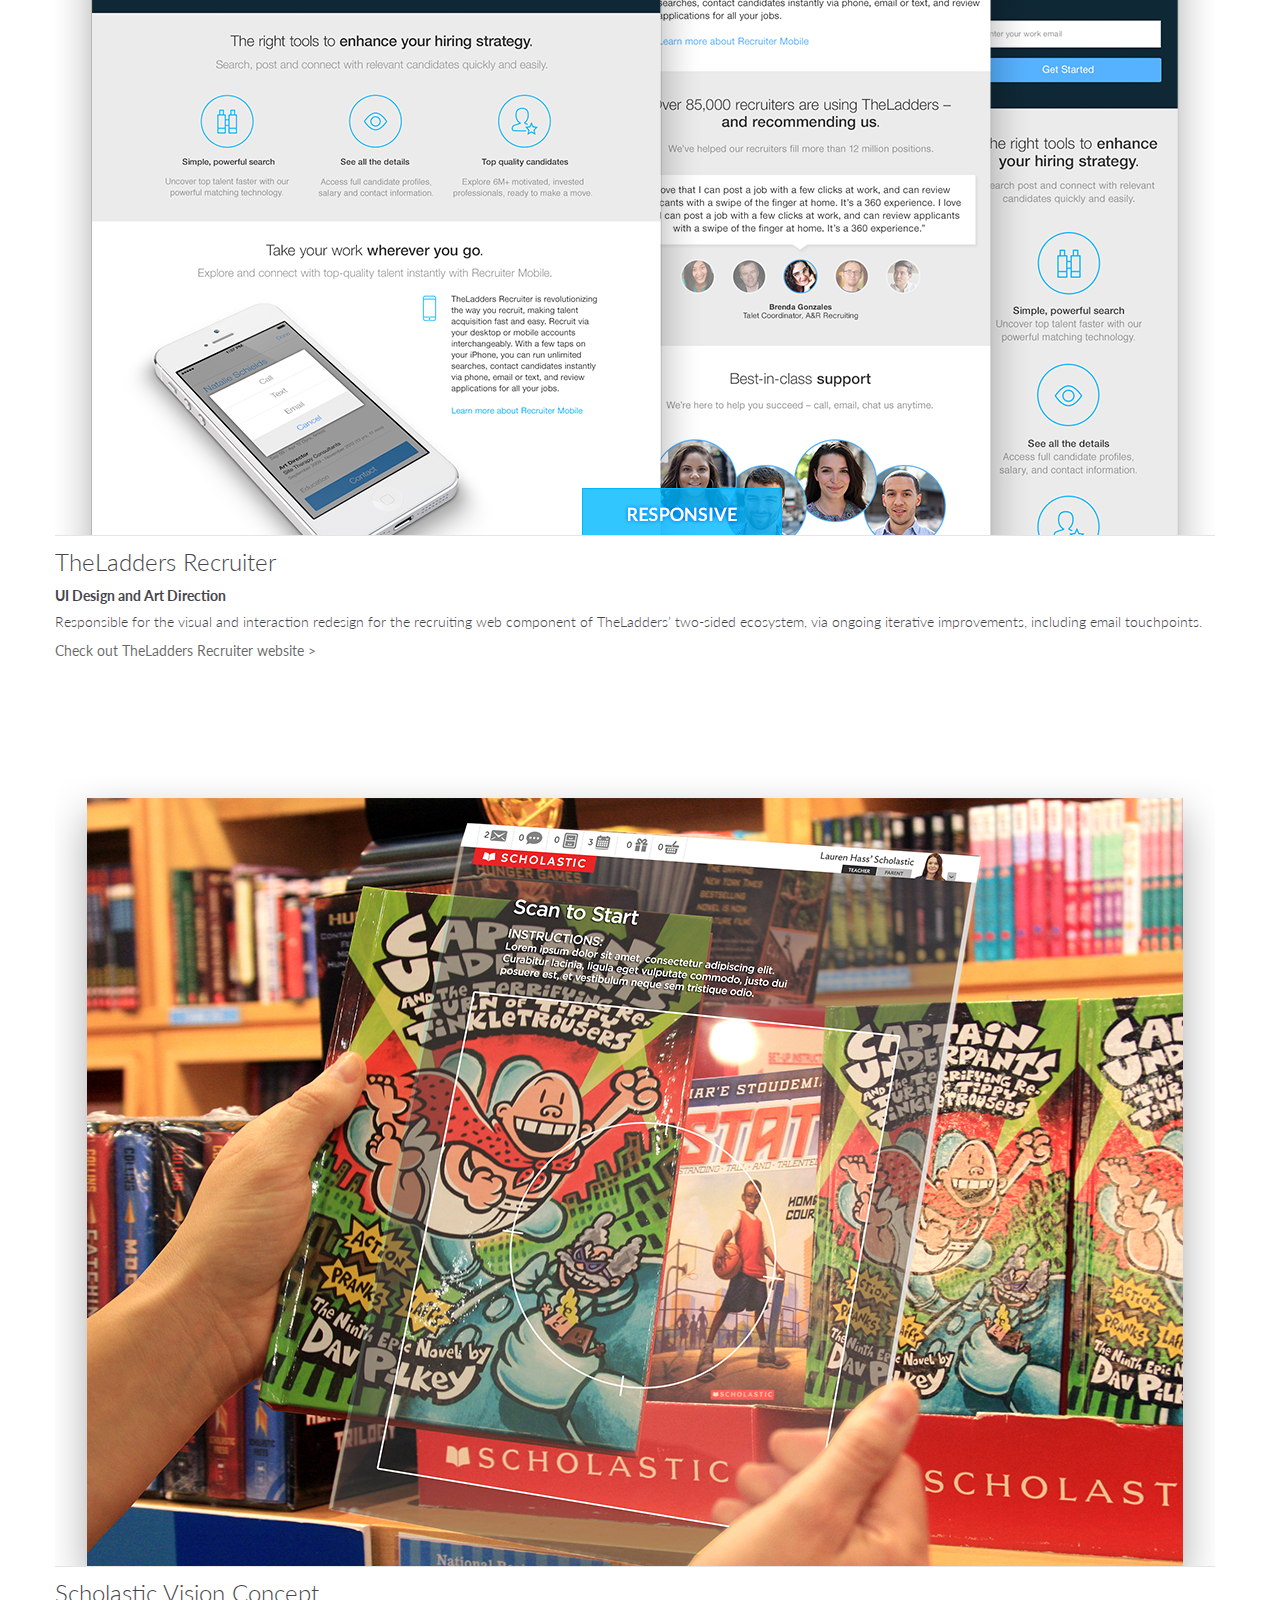
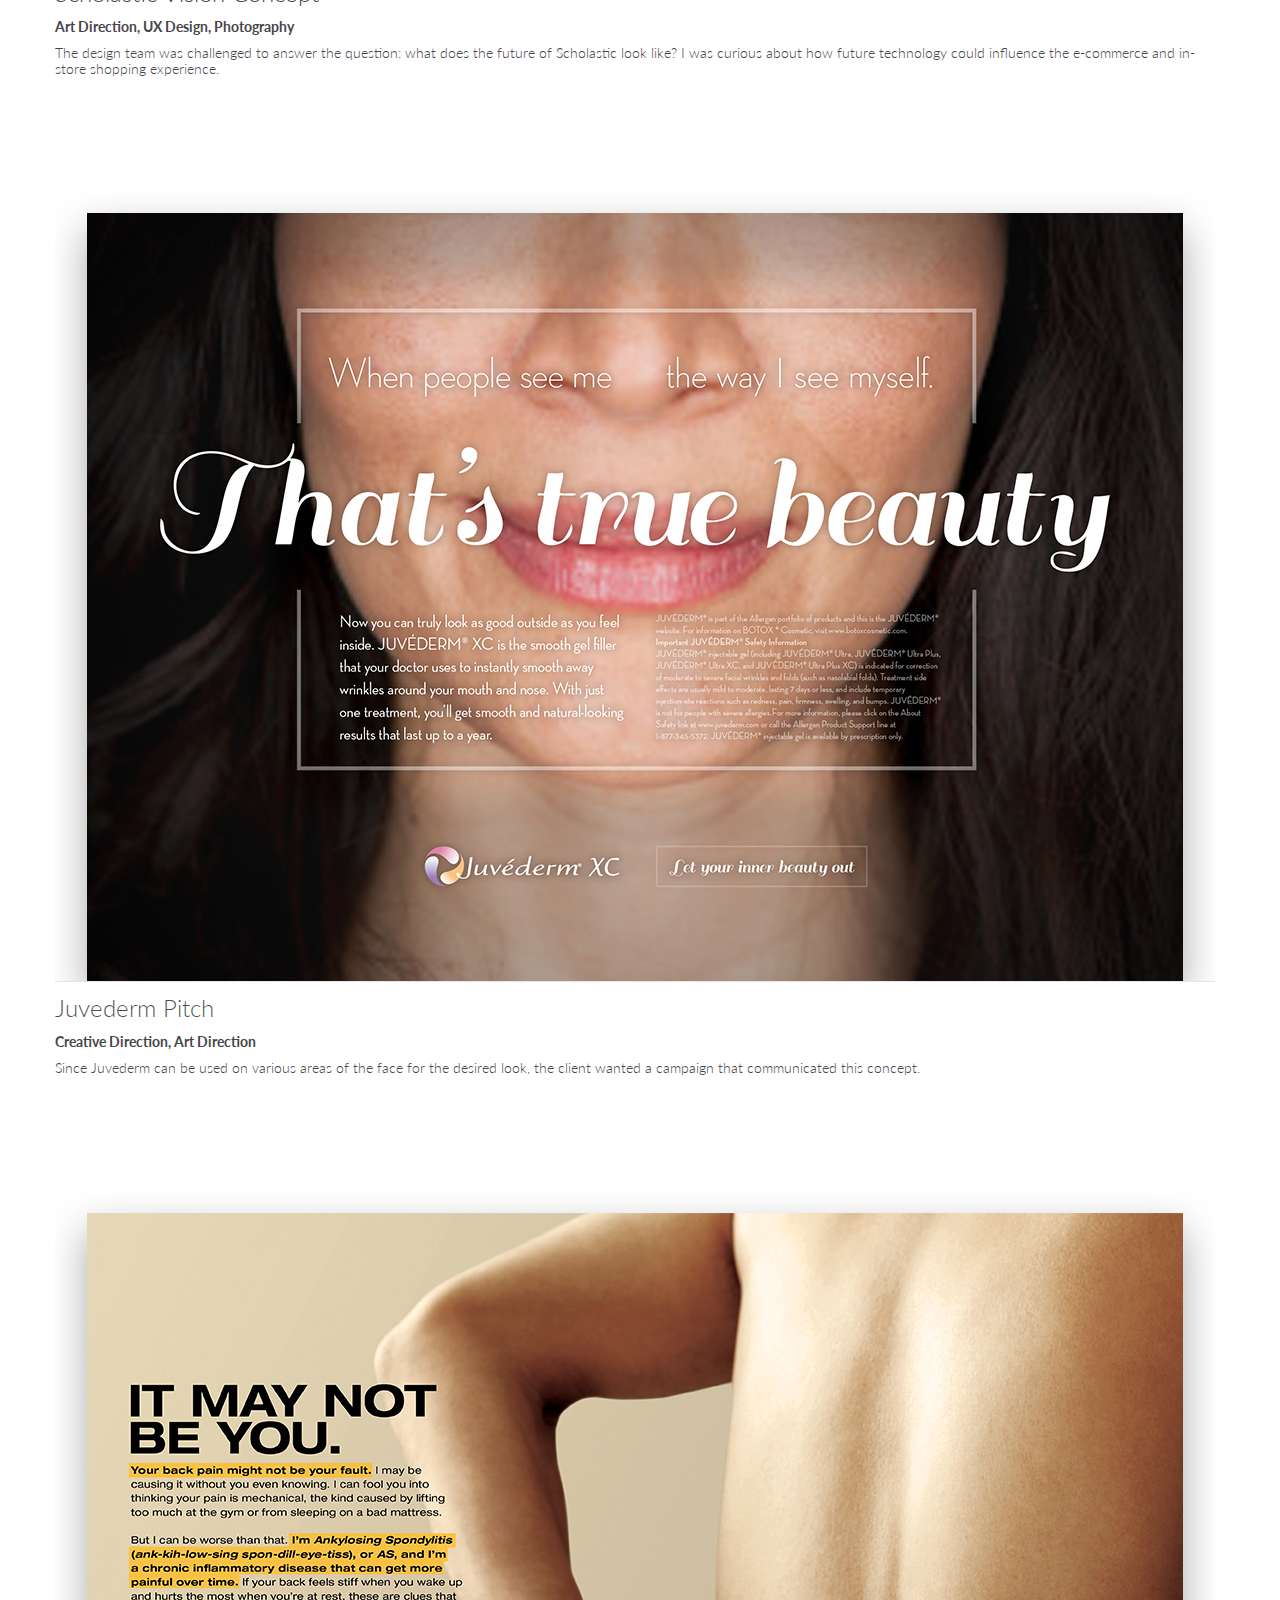
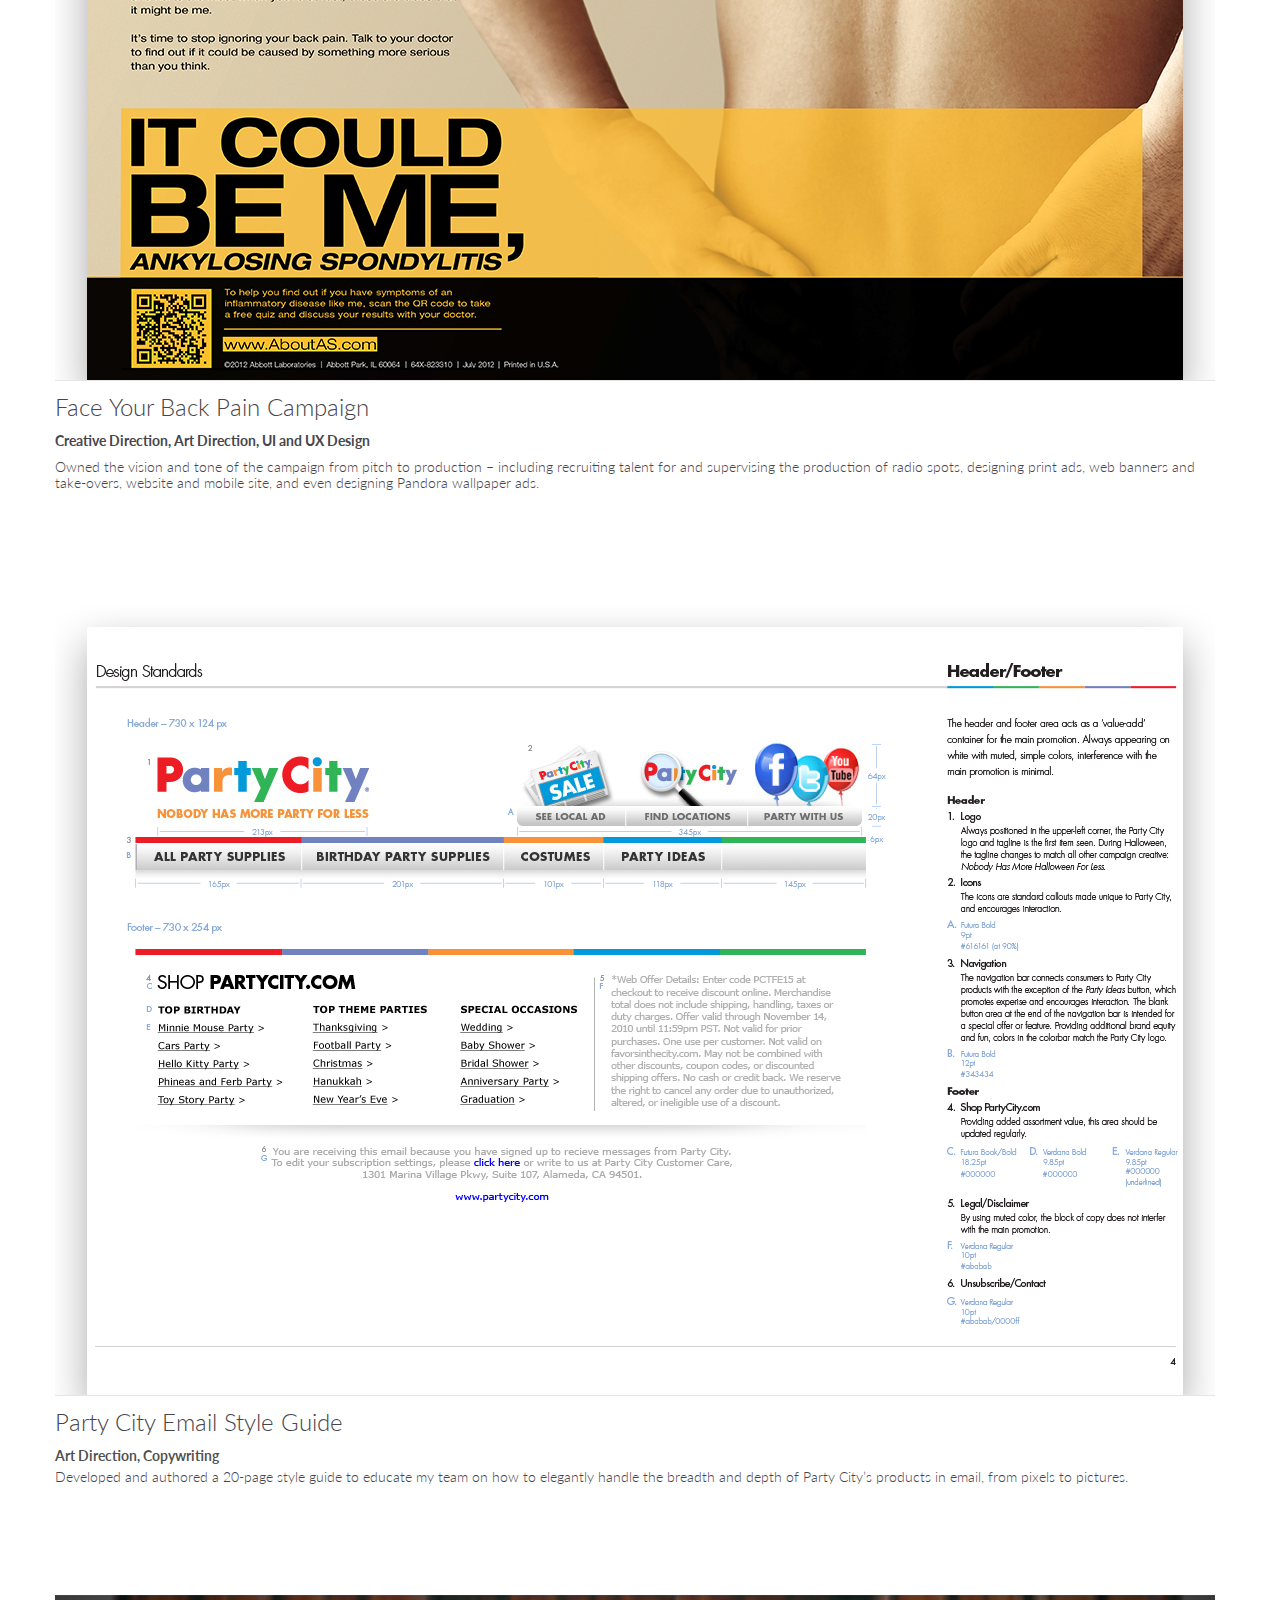
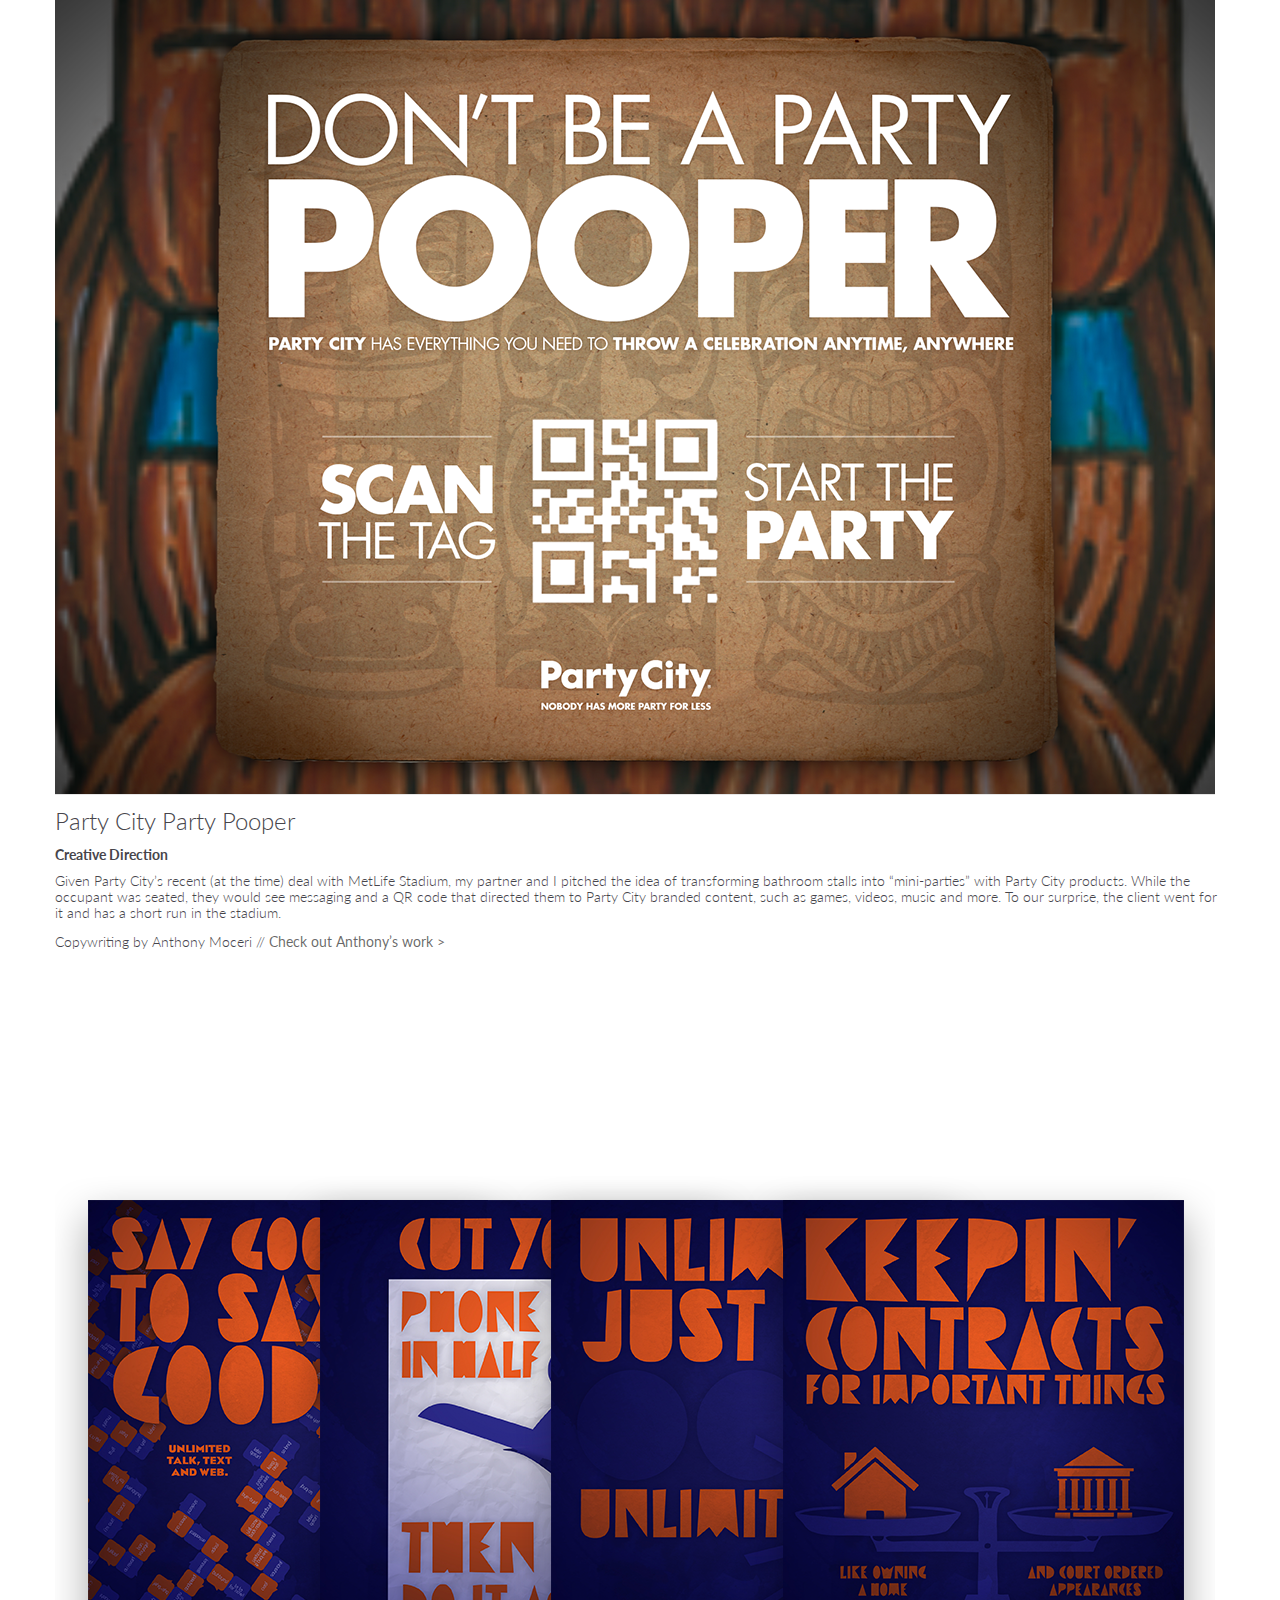
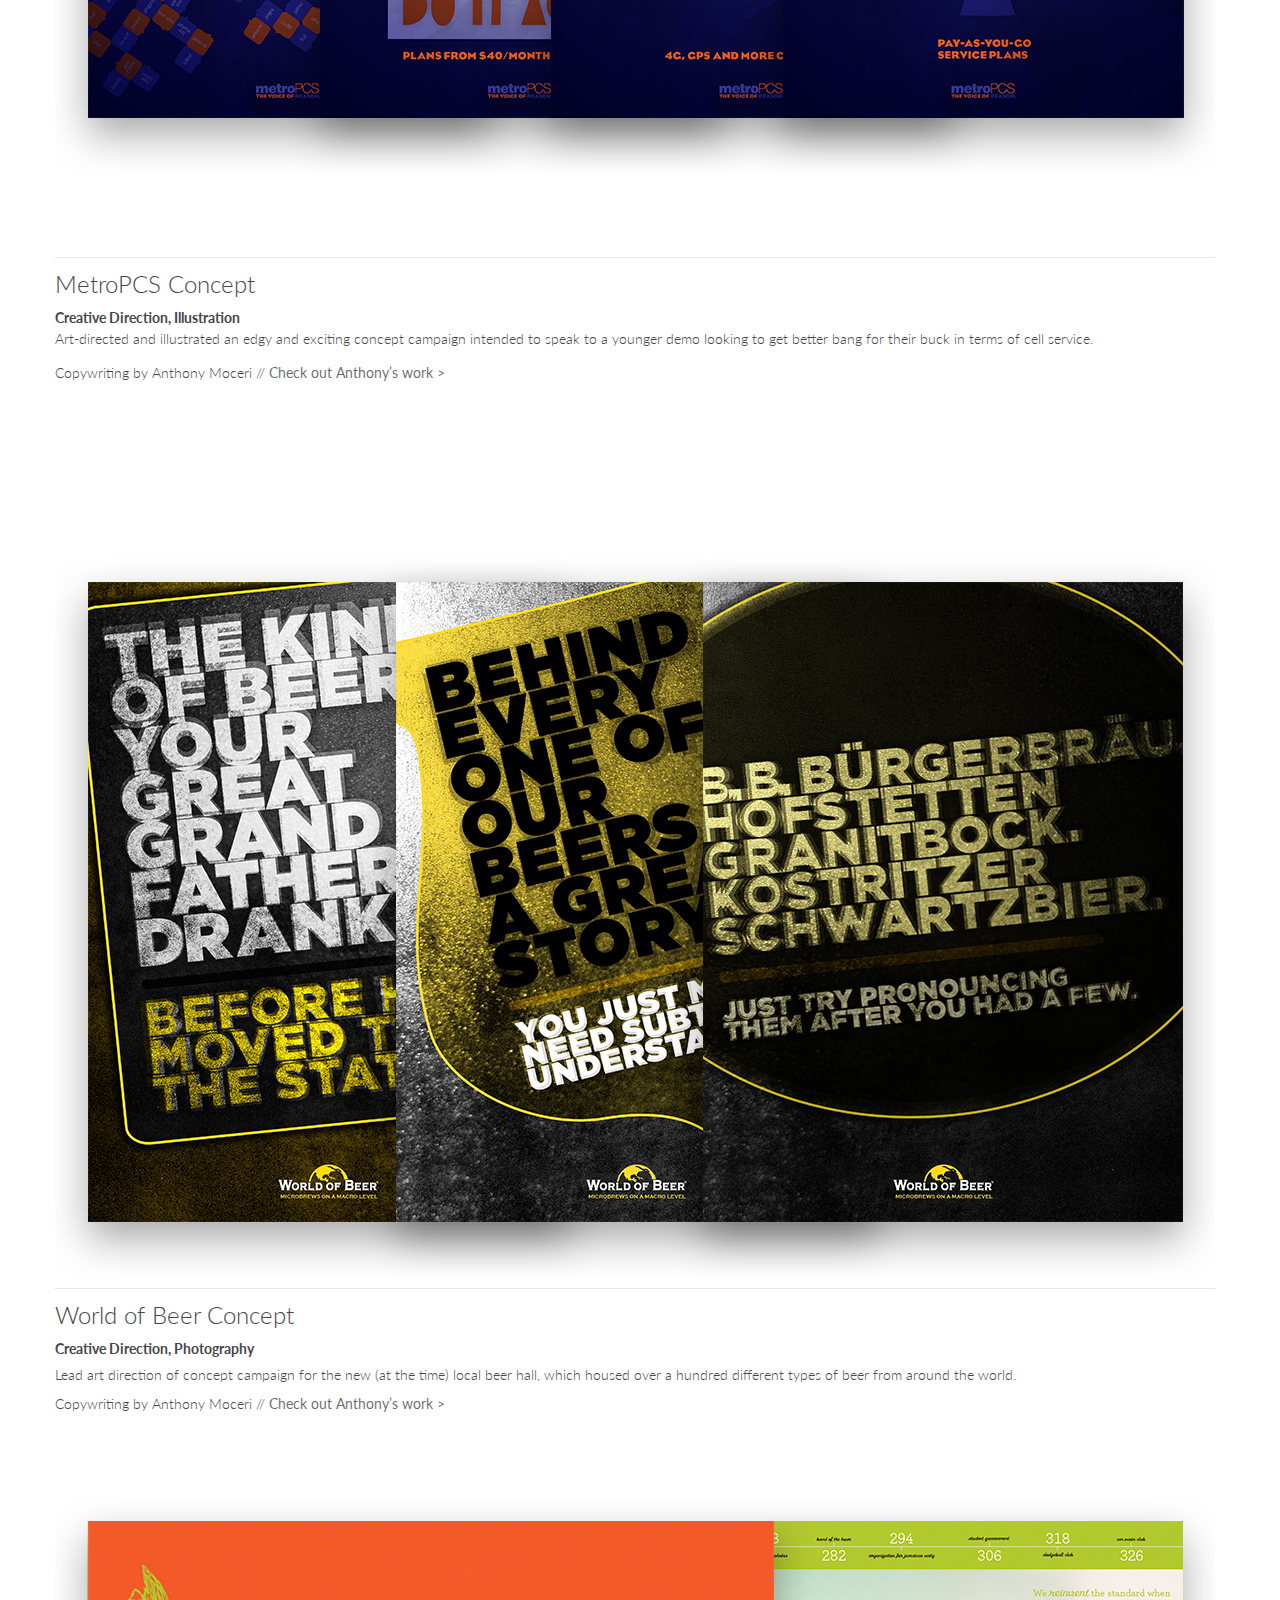
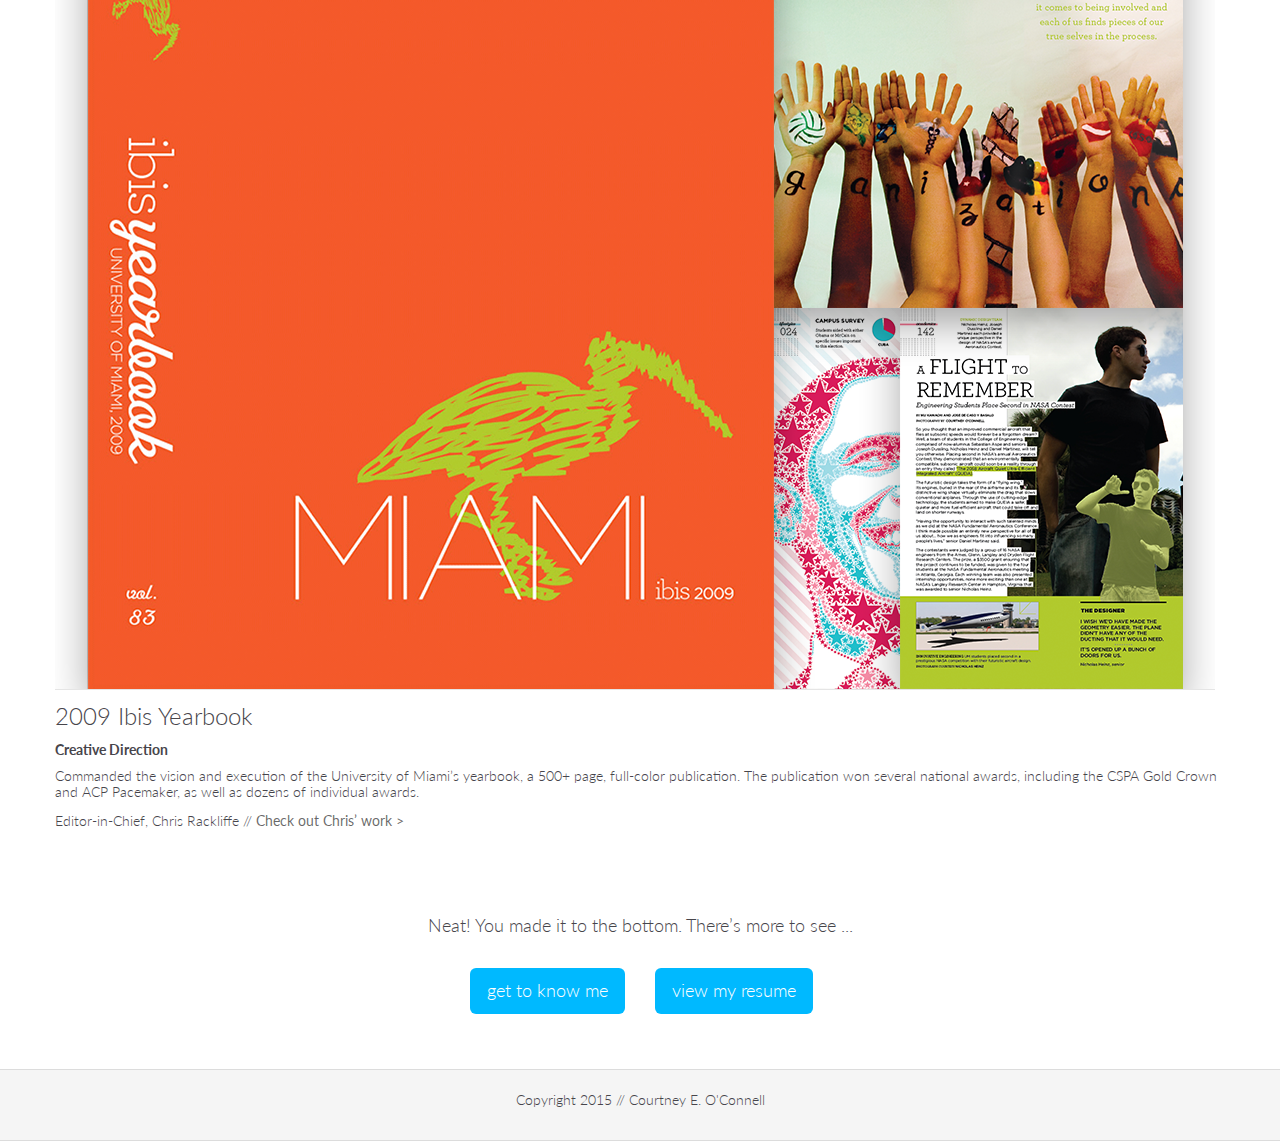
==== commit ec2f6eef: "updated images and descriptions" ====
--- a/index.html
+++ b/index.html
@@ -17,8 +17,8 @@
 <body>
 <!-- Main container -->
 <div class="page-container">
-    -<!-- Navigation Bloc -->+    
+<!-- Navigation Bloc -->
 <div class="bloc  l-bloc" id="nav-bloc">
 	<div class="container bloc-sm">
 		<nav class="navbar row">
@@ -34,16 +34,19 @@
 						<a href="about.html">about</a>
 					</li>
 					<li>
-						<a href="contact.html">contact</a>
+						<a href="contact.html" class="ltc-3">contact</a>
+					</li>
+					<li>
+						<a href="resume.html" class="ltc-3" target="_blank">resume</a>
 					</li>
 				</ul>
 			</div>
 		</nav>
 	</div>
-</div>-<!-- Navigation Bloc END -->--<!-- home-hero-bloc -->+</div>
+<!-- Navigation Bloc END -->
+
+<!-- home-hero-bloc -->
 <div class="bloc l-bloc " id="home-hero-bloc">
 	<div class="container bloc-lg">
 		<div class="row">
@@ -63,10 +66,10 @@
 			</div>
 		</div>
 	</div>
-</div>-<!-- home-hero-bloc END -->--<!-- bloc-2 -->+</div>
+<!-- home-hero-bloc END -->
+
+<!-- bloc-2 -->
 <div class="bloc l-bloc " id="bloc-2">
 	<div class="container bloc-lg">
 		<div class="row">
@@ -77,10 +80,10 @@
 			</div>
 		</div>
 	</div>
-</div>-<!-- bloc-2 END -->--<!-- home-how-header-bloc -->+</div>
+<!-- bloc-2 END -->
+
+<!-- home-how-header-bloc -->
 <div class="bloc l-bloc " id="home-how-header-bloc">
 	<div class="container">
 		<div class="row">
@@ -91,11 +94,11 @@
 			</div>
 		</div>
 	</div>
-</div>-<!-- home-how-header-bloc END -->--<!-- home-how-bloc -->-<div class="bloc  l-bloc" id="home-how-bloc">
+</div>
+<!-- home-how-header-bloc END -->
+
+<!-- home-how-bloc -->
+<div class="bloc  l-bloc " id="home-how-bloc">
 	<div class="container bloc-lg">
 		<div class="row">
 			<div class="col-sm-3">
@@ -144,10 +147,10 @@
 			</div>
 		</div>
 	</div>
-</div>-<!-- home-how-bloc END -->--<!-- home-work-header-bloc -->+</div>
+<!-- home-how-bloc END -->
+
+<!-- home-work-header-bloc -->
 <div class="bloc l-bloc " id="home-work-header-bloc">
 	<div class="container bloc-sm">
 		<div class="row">
@@ -158,250 +161,299 @@
 			</div>
 		</div>
 	</div>
-</div>-<!-- home-work-header-bloc END -->--<!-- work-bloc-1 -->-<div class="bloc l-bloc  " id="work-bloc-1">
+</div>
+<!-- home-work-header-bloc END -->
+
+<!-- work-bloc-tlc-rm -->
+<div class="bloc l-bloc  " id="work-bloc-tlc-rm">
 	<div class="container bloc-md">
 		<div class="row">
 			<div class="col-sm-12">
 				<img src="img/theladders-rm-01.png" class="img-responsive center-block" alt='' />
 				<h3 class=" mg-sm ">
-					TheLadders Recruiter Mobile
-				</h3>
-				<h5 class="mg-clear  ">
+					TheLadders Recruiter iPhone App
+				</h3>
+				<h5 class="  mg-sm">
 					<strong>UI Design, Art Direction, and UX Research</strong>
 				</h5>
-				<p class="">
-					Lorem ipsum dolor sit amet, consectetuer adipiscing elit. Aenean commodo ligula eget dolor. Aenean massa. Cum sociis natoque penatibus et magnis dis parturient montes, nascetur ridiculus mus. Donec quam felis, ultricies nec, pellentesque eu, pretium quis, sem. Nulla consequat massa quis enim.Lorem ipsum dolor sit amet, consectetuer adipiscing elit. Aenean commodo ligula eget dolor. Aenean massa. Cum sociis natoque penatibus et magnis dis parturient montes, nascetur ridiculus mus. Donec quam felis, ultricies nec, pellentesque eu, pretium quis, sem. Nulla consequat massa quis enim.Lorem ipsum dolor sit amet, consectetuer adipiscing elit. Aenean commodo ligula eget dolor. Aenean massa. Cum sociis natoque penatibus et magnis dis parturient montes, nascetur ridiculus mus. Donec quam felis, ultricies nec, pellentesque eu, pretium quis, sem. Nulla consequat massa quis enim.Lorem ipsum dolor sit amet, consectetuer adipiscing elit. Aenean commodo ligula eget dolor. Aenean massa. Cum sociis natoque penatibus et magnis dis parturient montes, nascetur ridiculus mus. Donec quam felis, ultricies nec, pellentesque eu, pretium quis, sem. Nulla consequat massa quis enim.
+				<p class=" mg-sm">
+					Responsible for the ongoing iterative visual and interaction design – that includes performing user testing.
 				</p>
 				<p class="">
 					<i>v1.10 shown</i>
-				</p><a href="https://itunes.apple.com/us/app/theladders-recruiter/id835317365?mt=8" class="a-btn pull-left ltc-3" target="_blank">Check out TheLadders Recruiter app</a>
-			</div>
-		</div>
-	</div>
-</div>-<!-- work-bloc-1 END -->--<!-- work-bloc-2 -->-<div class="bloc l-bloc  " id="work-bloc-2">
-	<div class="container bloc-md">
-		<div class="row">
-			<div class="col-sm-12">
-				<img src="img/placeholder-image-wide.png" class="img-responsive" alt='' />
+				</p><a href="https://itunes.apple.com/us/app/theladders-recruiter/id835317365?mt=8" class="a-btn pull-left ltc-3" target="_blank">Check out the latest version of TheLadders Recruiter app ></a>
+			</div>
+		</div>
+	</div>
+</div>
+<!-- work-bloc-tlc-rm END -->
+
+<!-- work-bloc-toast -->
+<div class="bloc l-bloc  " id="work-bloc-toast">
+	<div class="container bloc-md">
+		<div class="row">
+			<div class="col-sm-12">
+				<img src="img/toast.png" class="img-responsive" alt='' />
+				<h3 class="  mg-sm">
+					Toast Android App
+				</h3>
+				<h5 class="  mg-sm">
+					<strong>Creative Direction, UI and UX Design</strong>
+				</h5>
+				<p class=" mg-sm">
+					Primarily responsible for developing a design and brand system, of which includes understanding and simplifying the user experience across various device sizes and orientations.
+				</p>
+			</div>
+		</div>
+	</div>
+</div>
+<!-- work-bloc-toast END -->
+
+<!-- work-bloc-tlc-js-web -->
+<div class="bloc l-bloc  " id="work-bloc-tlc-js-web">
+	<div class="container bloc-md">
+		<div class="row">
+			<div class="col-sm-12">
+				<img src="img/theladders-js-01.png" class="img-responsive" alt='' />
 				<h3 class="  mg-sm">
 					TheLadders Jobseeker
 				</h3>
-				<h5 class="  mg-clear">
+				<h5 class="  mg-sm">
 					<strong>UI Design, Art Direction, and UX Research</strong>
 				</h5>
-				<p class="">
+				<p class=" mg-sm">
 					Lead a highly-collaborative, multi-disciplinary (Marketing, Engineering, Copywriting, UX, Design) effort to streamline styles across products/devices and improve the quality of the creative output – of which resulted in efficiently eliminating hundreds of lines of redundant and complex code.
-				</p><a href="www.theladders.com" class="a-btn ltc-3 pull-left" target="_blank">Check out TheLadders website</a>
-			</div>
-		</div>
-	</div>
-</div>-<!-- work-bloc-2 END -->--<!-- work-bloc-3 -->-<div class="bloc l-bloc  " id="work-bloc-3">
-	<div class="container bloc-md">
-		<div class="row">
-			<div class="col-sm-12">
-				<img src="img/theladders-r-01.png" class="img-responsive" alt='' />
+				</p><a href="index.html" class="a-btn ltc-3 pull-left" target="_blank">Check out TheLadders website ></a>
+			</div>
+		</div>
+	</div>
+</div>
+<!-- work-bloc-tlc-js-web END -->
+
+<!-- work-bloc-tlc-r-web -->
+<div class="bloc l-bloc  " id="work-bloc-tlc-r-web">
+	<div class="container bloc-md">
+		<div class="row">
+			<div class="col-sm-12">
+				<img src="img/theladders-r-02.png" class="img-responsive" alt='' />
 				<h3 class=" mg-sm ">
 					TheLadders Recruiter
 				</h3>
-				<h5 class=" mg-clear ">
+				<h5 class="  mg-sm">
 					<strong>UI Design and Art Direction</strong>
 				</h5>
-				<p class=" mg-clear">
+				<p class=" mg-sm">
 					Responsible for the visual and interaction redesign for the recruiting web component of TheLadders&rsquo; two-sided ecosystem, via ongoing iterative improvements, including email touchpoints.
-				</p><a href="recruit.theladders.com" class="a-btn ltc-3 pull-left" target="_blank">Check out TheLadders Recruiter website</a>
-			</div>
-		</div>
-	</div>
-</div>-<!-- work-bloc-3 END -->--<!-- work-bloc-4 -->-<div class="bloc l-bloc " id="work-bloc-4">
-	<div class="container bloc-md">
-		<div class="row">
-			<div class="col-sm-12">
-				<img src="img/placeholder-image-wide.png" class="img-responsive" alt='' />
-				<h3 class="mg-md">
-					A Standard Post
-				</h3>
-				<p>
-					Lorem ipsum dolor sit amet, consectetuer adipiscing elit. Aenean commodo ligula eget dolor. Aenean massa. Cum sociis natoque penatibus et magnis dis parturient montes, nascetur ridiculus mus. Donec quam felis, ultricies nec, pellentesque eu, pretium quis, sem. Nulla consequat massa quis enim.Lorem ipsum dolor sit amet, consectetuer adipiscing elit. Aenean commodo ligula eget dolor. Aenean massa. Cum sociis natoque penatibus et magnis dis parturient montes, nascetur ridiculus mus. Donec quam felis, ultricies nec, pellentesque eu, pretium quis, sem. Nulla consequat massa quis enim.Lorem ipsum dolor sit amet, consectetuer adipiscing elit. Aenean commodo ligula eget dolor. Aenean massa. Cum sociis natoque penatibus et magnis dis parturient montes, nascetur ridiculus mus. Donec quam felis, ultricies nec, pellentesque eu, pretium quis, sem. Nulla consequat massa quis enim.Lorem ipsum dolor sit amet, consectetuer adipiscing elit. Aenean commodo ligula eget dolor. Aenean massa. Cum sociis natoque penatibus et magnis dis parturient montes, nascetur ridiculus mus. Donec quam felis, ultricies nec, pellentesque eu, pretium quis, sem. Nulla consequat massa quis enim.
-				</p>
-			</div>
-		</div>
-	</div>
-</div>-<!-- work-bloc-4 END -->--<!-- work-bloc-5 -->-<div class="bloc l-bloc " id="work-bloc-5">
-	<div class="container bloc-md">
-		<div class="row">
-			<div class="col-sm-12">
-				<img src="img/placeholder-image-wide.png" class="img-responsive" alt='' />
-				<h3 class="mg-md">
-					A Standard Post
-				</h3>
-				<p>
-					Lorem ipsum dolor sit amet, consectetuer adipiscing elit. Aenean commodo ligula eget dolor. Aenean massa. Cum sociis natoque penatibus et magnis dis parturient montes, nascetur ridiculus mus. Donec quam felis, ultricies nec, pellentesque eu, pretium quis, sem. Nulla consequat massa quis enim.Lorem ipsum dolor sit amet, consectetuer adipiscing elit. Aenean commodo ligula eget dolor. Aenean massa. Cum sociis natoque penatibus et magnis dis parturient montes, nascetur ridiculus mus. Donec quam felis, ultricies nec, pellentesque eu, pretium quis, sem. Nulla consequat massa quis enim.Lorem ipsum dolor sit amet, consectetuer adipiscing elit. Aenean commodo ligula eget dolor. Aenean massa. Cum sociis natoque penatibus et magnis dis parturient montes, nascetur ridiculus mus. Donec quam felis, ultricies nec, pellentesque eu, pretium quis, sem. Nulla consequat massa quis enim.Lorem ipsum dolor sit amet, consectetuer adipiscing elit. Aenean commodo ligula eget dolor. Aenean massa. Cum sociis natoque penatibus et magnis dis parturient montes, nascetur ridiculus mus. Donec quam felis, ultricies nec, pellentesque eu, pretium quis, sem. Nulla consequat massa quis enim.
-				</p>
-			</div>
-		</div>
-	</div>
-</div>-<!-- work-bloc-5 END -->--<!-- work-bloc-6 -->-<div class="bloc l-bloc " id="work-bloc-6">
-	<div class="container bloc-md">
-		<div class="row">
-			<div class="col-sm-12">
-				<img src="img/placeholder-image-wide.png" class="img-responsive" alt='' />
-				<h3 class="mg-md">
-					A Standard Post
-				</h3>
-				<p>
-					Lorem ipsum dolor sit amet, consectetuer adipiscing elit. Aenean commodo ligula eget dolor. Aenean massa. Cum sociis natoque penatibus et magnis dis parturient montes, nascetur ridiculus mus. Donec quam felis, ultricies nec, pellentesque eu, pretium quis, sem. Nulla consequat massa quis enim.Lorem ipsum dolor sit amet, consectetuer adipiscing elit. Aenean commodo ligula eget dolor. Aenean massa. Cum sociis natoque penatibus et magnis dis parturient montes, nascetur ridiculus mus. Donec quam felis, ultricies nec, pellentesque eu, pretium quis, sem. Nulla consequat massa quis enim.Lorem ipsum dolor sit amet, consectetuer adipiscing elit. Aenean commodo ligula eget dolor. Aenean massa. Cum sociis natoque penatibus et magnis dis parturient montes, nascetur ridiculus mus. Donec quam felis, ultricies nec, pellentesque eu, pretium quis, sem. Nulla consequat massa quis enim.Lorem ipsum dolor sit amet, consectetuer adipiscing elit. Aenean commodo ligula eget dolor. Aenean massa. Cum sociis natoque penatibus et magnis dis parturient montes, nascetur ridiculus mus. Donec quam felis, ultricies nec, pellentesque eu, pretium quis, sem. Nulla consequat massa quis enim.
-				</p>
-			</div>
-		</div>
-	</div>
-</div>-<!-- work-bloc-6 END -->--<!-- work-bloc-7 -->-<div class="bloc l-bloc " id="work-bloc-7">
-	<div class="container bloc-md">
-		<div class="row">
-			<div class="col-sm-12">
-				<img src="img/placeholder-image-wide.png" class="img-responsive" alt='' />
-				<h3 class="mg-md">
-					A Standard Post
-				</h3>
-				<p>
-					Lorem ipsum dolor sit amet, consectetuer adipiscing elit. Aenean commodo ligula eget dolor. Aenean massa. Cum sociis natoque penatibus et magnis dis parturient montes, nascetur ridiculus mus. Donec quam felis, ultricies nec, pellentesque eu, pretium quis, sem. Nulla consequat massa quis enim.Lorem ipsum dolor sit amet, consectetuer adipiscing elit. Aenean commodo ligula eget dolor. Aenean massa. Cum sociis natoque penatibus et magnis dis parturient montes, nascetur ridiculus mus. Donec quam felis, ultricies nec, pellentesque eu, pretium quis, sem. Nulla consequat massa quis enim.Lorem ipsum dolor sit amet, consectetuer adipiscing elit. Aenean commodo ligula eget dolor. Aenean massa. Cum sociis natoque penatibus et magnis dis parturient montes, nascetur ridiculus mus. Donec quam felis, ultricies nec, pellentesque eu, pretium quis, sem. Nulla consequat massa quis enim.Lorem ipsum dolor sit amet, consectetuer adipiscing elit. Aenean commodo ligula eget dolor. Aenean massa. Cum sociis natoque penatibus et magnis dis parturient montes, nascetur ridiculus mus. Donec quam felis, ultricies nec, pellentesque eu, pretium quis, sem. Nulla consequat massa quis enim.
-				</p>
-			</div>
-		</div>
-	</div>
-</div>-<!-- work-bloc-7 END -->--<!-- work-bloc-8 -->-<div class="bloc l-bloc " id="work-bloc-8">
-	<div class="container bloc-md">
-		<div class="row">
-			<div class="col-sm-12">
-				<img src="img/placeholder-image-wide.png" class="img-responsive" alt='' />
-				<h3 class="mg-md">
-					A Standard Post
-				</h3>
-				<p>
-					Lorem ipsum dolor sit amet, consectetuer adipiscing elit. Aenean commodo ligula eget dolor. Aenean massa. Cum sociis natoque penatibus et magnis dis parturient montes, nascetur ridiculus mus. Donec quam felis, ultricies nec, pellentesque eu, pretium quis, sem. Nulla consequat massa quis enim.Lorem ipsum dolor sit amet, consectetuer adipiscing elit. Aenean commodo ligula eget dolor. Aenean massa. Cum sociis natoque penatibus et magnis dis parturient montes, nascetur ridiculus mus. Donec quam felis, ultricies nec, pellentesque eu, pretium quis, sem. Nulla consequat massa quis enim.Lorem ipsum dolor sit amet, consectetuer adipiscing elit. Aenean commodo ligula eget dolor. Aenean massa. Cum sociis natoque penatibus et magnis dis parturient montes, nascetur ridiculus mus. Donec quam felis, ultricies nec, pellentesque eu, pretium quis, sem. Nulla consequat massa quis enim.Lorem ipsum dolor sit amet, consectetuer adipiscing elit. Aenean commodo ligula eget dolor. Aenean massa. Cum sociis natoque penatibus et magnis dis parturient montes, nascetur ridiculus mus. Donec quam felis, ultricies nec, pellentesque eu, pretium quis, sem. Nulla consequat massa quis enim.
-				</p>
-			</div>
-		</div>
-	</div>
-</div>-<!-- work-bloc-8 END -->--<!-- work-bloc-9 -->-<div class="bloc l-bloc " id="work-bloc-9">
-	<div class="container bloc-md">
-		<div class="row">
-			<div class="col-sm-12">
-				<img src="img/placeholder-image-wide.png" class="img-responsive" alt='' />
-				<h3 class="mg-md">
-					A Standard Post
-				</h3>
-				<p>
-					Lorem ipsum dolor sit amet, consectetuer adipiscing elit. Aenean commodo ligula eget dolor. Aenean massa. Cum sociis natoque penatibus et magnis dis parturient montes, nascetur ridiculus mus. Donec quam felis, ultricies nec, pellentesque eu, pretium quis, sem. Nulla consequat massa quis enim.Lorem ipsum dolor sit amet, consectetuer adipiscing elit. Aenean commodo ligula eget dolor. Aenean massa. Cum sociis natoque penatibus et magnis dis parturient montes, nascetur ridiculus mus. Donec quam felis, ultricies nec, pellentesque eu, pretium quis, sem. Nulla consequat massa quis enim.Lorem ipsum dolor sit amet, consectetuer adipiscing elit. Aenean commodo ligula eget dolor. Aenean massa. Cum sociis natoque penatibus et magnis dis parturient montes, nascetur ridiculus mus. Donec quam felis, ultricies nec, pellentesque eu, pretium quis, sem. Nulla consequat massa quis enim.Lorem ipsum dolor sit amet, consectetuer adipiscing elit. Aenean commodo ligula eget dolor. Aenean massa. Cum sociis natoque penatibus et magnis dis parturient montes, nascetur ridiculus mus. Donec quam felis, ultricies nec, pellentesque eu, pretium quis, sem. Nulla consequat massa quis enim.
-				</p>
-			</div>
-		</div>
-	</div>
-</div>-<!-- work-bloc-9 END -->--<!-- work-bloc-10 -->-<div class="bloc l-bloc " id="work-bloc-10">
-	<div class="container bloc-md">
-		<div class="row">
-			<div class="col-sm-12">
-				<img src="img/placeholder-image-wide.png" class="img-responsive" alt='' />
-				<h3 class="mg-md">
-					A Standard Post
-				</h3>
-				<p>
-					Lorem ipsum dolor sit amet, consectetuer adipiscing elit. Aenean commodo ligula eget dolor. Aenean massa. Cum sociis natoque penatibus et magnis dis parturient montes, nascetur ridiculus mus. Donec quam felis, ultricies nec, pellentesque eu, pretium quis, sem. Nulla consequat massa quis enim.Lorem ipsum dolor sit amet, consectetuer adipiscing elit. Aenean commodo ligula eget dolor. Aenean massa. Cum sociis natoque penatibus et magnis dis parturient montes, nascetur ridiculus mus. Donec quam felis, ultricies nec, pellentesque eu, pretium quis, sem. Nulla consequat massa quis enim.Lorem ipsum dolor sit amet, consectetuer adipiscing elit. Aenean commodo ligula eget dolor. Aenean massa. Cum sociis natoque penatibus et magnis dis parturient montes, nascetur ridiculus mus. Donec quam felis, ultricies nec, pellentesque eu, pretium quis, sem. Nulla consequat massa quis enim.Lorem ipsum dolor sit amet, consectetuer adipiscing elit. Aenean commodo ligula eget dolor. Aenean massa. Cum sociis natoque penatibus et magnis dis parturient montes, nascetur ridiculus mus. Donec quam felis, ultricies nec, pellentesque eu, pretium quis, sem. Nulla consequat massa quis enim.
-				</p>
-			</div>
-		</div>
-	</div>
-</div>-<!-- work-bloc-10 END -->--<!-- work-bloc-11 -->-<div class="bloc l-bloc " id="work-bloc-11">
-	<div class="container bloc-md">
-		<div class="row">
-			<div class="col-sm-12">
-				<img src="img/placeholder-image-wide.png" class="img-responsive" alt='' />
-				<h3 class="mg-md">
-					A Standard Post
-				</h3>
-				<p>
-					Lorem ipsum dolor sit amet, consectetuer adipiscing elit. Aenean commodo ligula eget dolor. Aenean massa. Cum sociis natoque penatibus et magnis dis parturient montes, nascetur ridiculus mus. Donec quam felis, ultricies nec, pellentesque eu, pretium quis, sem. Nulla consequat massa quis enim.Lorem ipsum dolor sit amet, consectetuer adipiscing elit. Aenean commodo ligula eget dolor. Aenean massa. Cum sociis natoque penatibus et magnis dis parturient montes, nascetur ridiculus mus. Donec quam felis, ultricies nec, pellentesque eu, pretium quis, sem. Nulla consequat massa quis enim.Lorem ipsum dolor sit amet, consectetuer adipiscing elit. Aenean commodo ligula eget dolor. Aenean massa. Cum sociis natoque penatibus et magnis dis parturient montes, nascetur ridiculus mus. Donec quam felis, ultricies nec, pellentesque eu, pretium quis, sem. Nulla consequat massa quis enim.Lorem ipsum dolor sit amet, consectetuer adipiscing elit. Aenean commodo ligula eget dolor. Aenean massa. Cum sociis natoque penatibus et magnis dis parturient montes, nascetur ridiculus mus. Donec quam felis, ultricies nec, pellentesque eu, pretium quis, sem. Nulla consequat massa quis enim.
-				</p>
-			</div>
-		</div>
-	</div>
-</div>-<!-- work-bloc-11 END -->--<!-- work-bloc-12 -->-<div class="bloc l-bloc " id="work-bloc-12">
-	<div class="container bloc-md">
-		<div class="row">
-			<div class="col-sm-12">
-				<img src="img/placeholder-image-wide.png" class="img-responsive" alt='' />
-				<h3 class="mg-md">
-					A Standard Post
-				</h3>
-				<p>
-					Lorem ipsum dolor sit amet, consectetuer adipiscing elit. Aenean commodo ligula eget dolor. Aenean massa. Cum sociis natoque penatibus et magnis dis parturient montes, nascetur ridiculus mus. Donec quam felis, ultricies nec, pellentesque eu, pretium quis, sem. Nulla consequat massa quis enim.Lorem ipsum dolor sit amet, consectetuer adipiscing elit. Aenean commodo ligula eget dolor. Aenean massa. Cum sociis natoque penatibus et magnis dis parturient montes, nascetur ridiculus mus. Donec quam felis, ultricies nec, pellentesque eu, pretium quis, sem. Nulla consequat massa quis enim.Lorem ipsum dolor sit amet, consectetuer adipiscing elit. Aenean commodo ligula eget dolor. Aenean massa. Cum sociis natoque penatibus et magnis dis parturient montes, nascetur ridiculus mus. Donec quam felis, ultricies nec, pellentesque eu, pretium quis, sem. Nulla consequat massa quis enim.Lorem ipsum dolor sit amet, consectetuer adipiscing elit. Aenean commodo ligula eget dolor. Aenean massa. Cum sociis natoque penatibus et magnis dis parturient montes, nascetur ridiculus mus. Donec quam felis, ultricies nec, pellentesque eu, pretium quis, sem. Nulla consequat massa quis enim.
-				</p>
-			</div>
-		</div>
-	</div>
-</div>-<!-- work-bloc-12 END -->--<!-- home-work-more-bloc -->-<div class="bloc l-bloc " id="home-work-more-bloc">
-	<div class="container bloc-md">
-		<div class="row">
-			<div class="text-center">
-				<a href="about.html" class="btn   btn-lg btn-c-3">get to know me</a>
-			</div>
-		</div>
-	</div>
-</div>-<!-- home-work-more-bloc END -->--<!-- Footer - footer-bloc -->+				</p><a href="index.html" class="a-btn ltc-3 pull-left" target="_blank">Check out TheLadders Recruiter website ></a>
+			</div>
+		</div>
+	</div>
+</div>
+<!-- work-bloc-tlc-r-web END -->
+
+<!-- work-bloc-scholastic-vision -->
+<div class="bloc l-bloc  " id="work-bloc-scholastic-vision">
+	<div class="container bloc-md">
+		<div class="row">
+			<div class="col-sm-12">
+				<img src="img/scholastic-vision.png" class="img-responsive" alt='' />
+				<h3 class="mg-sm  ">
+					Scholastic Vision Concept
+				</h3>
+				<h5 class="  mg-sm">
+					<strong>Art Direction, UX Design, Photography</strong>
+				</h5>
+				<p class=" mg-sm">
+					The design team was challenged to answer the question: what does the future of Scholastic look like? I was curious about how future technology could influence the e-commerce and in-store shopping experience.
+				</p>
+			</div>
+		</div>
+	</div>
+</div>
+<!-- work-bloc-scholastic-vision END -->
+
+<!-- work-bloc-saatchi-juvederm -->
+<div class="bloc l-bloc  " id="work-bloc-saatchi-juvederm">
+	<div class="container bloc-md">
+		<div class="row">
+			<div class="col-sm-12">
+				<img src="img/saatchi-juvederm.png" class="img-responsive" alt='' />
+				<h3 class=" mg-sm">
+					Juvederm Pitch
+				</h3>
+				<h5 class="mg-sm  ">
+					<strong>Creative Direction, Art Direction</strong>
+				</h5>
+				<p class=" mg-sm">
+					Since Juvederm can be used on various areas of the face for the desired look, the client wanted a campaign that communicated this concept. 
+				</p>
+			</div>
+		</div>
+	</div>
+</div>
+<!-- work-bloc-saatchi-juvederm END -->
+
+<!-- work-bloc-saatchi-fybp -->
+<div class="bloc l-bloc  " id="work-bloc-saatchi-fybp">
+	<div class="container bloc-md">
+		<div class="row">
+			<div class="col-sm-12">
+				<img src="img/saatchi-fybp.png" class="img-responsive" alt='' />
+				<h3 class="mg-sm  ">
+					Face Your Back Pain Campaign
+				</h3>
+				<h5 class="mg-sm  ">
+					<strong>Creative Direction, Art Direction, UI and UX Design</strong>
+				</h5>
+				<p class=" mg-sm">
+					Owned the vision and tone of the campaign from pitch to production – including recruiting talent for and supervising the production of radio spots, designing print ads, web banners and take-overs, website and mobile site, and even designing Pandora wallpaper ads. 
+				</p>
+			</div>
+		</div>
+	</div>
+</div>
+<!-- work-bloc-saatchi-fybp END -->
+
+<!-- work-bloc-z-pc-email-guide -->
+<div class="bloc l-bloc  " id="work-bloc-z-pc-email-guide">
+	<div class="container bloc-md">
+		<div class="row">
+			<div class="col-sm-12">
+				<img src="img/z-party-city-email-guide.png" class="img-responsive" alt='' />
+				<h3 class=" mg-sm ">
+					Party City Email Style Guide
+				</h3>
+				<h5 class="mg-sm ">
+					<strong>Art Direction, Copywriting</strong>
+				</h5>
+				<p class="">
+					Developed and authored a 20-page style guide to educate my team on how to elegantly handle the breadth and depth of Party City’s products in email, from pixels to pictures.
+				</p>
+			</div>
+		</div>
+	</div>
+</div>
+<!-- work-bloc-z-pc-email-guide END -->
+
+<!-- work-bloc-8 -->
+<div class="bloc l-bloc  " id="work-bloc-8">
+	<div class="container bloc-md">
+		<div class="row">
+			<div class="col-sm-12">
+				<img src="img/z-party-city-party-pooper.png" class="img-responsive" alt='' />
+				<h3 class=" mg-sm ">
+					Party City Party Pooper
+				</h3>
+				<h5 class="mg-sm  ">
+					<strong>Creative Direction</strong>
+				</h5>
+				<p class="mg-sm ">
+					Given Party City’s recent (at the time) deal with MetLife Stadium, my partner and I pitched the idea of transforming bathroom stalls into “mini-parties” with Party City products. While the occupant was seated, they would see messaging and a QR code that directed them to Party City branded content, such as games, videos, music and more. To our surprise, the client went for it and has a short run in the stadium.
+				</p>
+				<h5 class="mg-clear ">
+					Copywriting by Anthony Moceri // <a href="http://anthonymoceri.com/" class="a-btn ltc-3" target="_blank">Check out Anthony&rsquo;s work ></a>
+				</h5>
+			</div>
+		</div>
+	</div>
+</div>
+<!-- work-bloc-8 END -->
+
+<!-- work-bloc-metropcs -->
+<div class="bloc l-bloc  " id="work-bloc-metropcs">
+	<div class="container bloc-md">
+		<div class="row">
+			<div class="col-sm-12">
+				<img src="img/metropcs.png" class="img-responsive" alt='' />
+				<h3 class="mg-sm">
+					MetroPCS Concept
+				</h3>
+				<h5 class="mg-sm  ">
+					<strong>Creative Direction, Illustration</strong>
+				</h5>
+				<p class="">
+					Art-directed and illustrated an edgy and exciting concept campaign intended to speak to a younger demo looking to get better bang for their buck in terms of cell service.
+				</p>
+				<h5 class="mg-clear  ">
+					Copywriting by Anthony Moceri // <a href="http://anthonymoceri.com/" class="a-btn ltc-3" target="_blank">Check out Anthony&rsquo;s work ></a>
+				</h5>
+			</div>
+		</div>
+	</div>
+</div>
+<!-- work-bloc-metropcs END -->
+
+<!-- work-bloc-wob -->
+<div class="bloc l-bloc  " id="work-bloc-wob">
+	<div class="container bloc-md">
+		<div class="row">
+			<div class="col-sm-12">
+				<img src="img/wob.png" class="img-responsive" alt='' />
+				<h3 class="  mg-sm">
+					World of Beer Concept
+				</h3>
+				<h5 class=" mg-sm ">
+					<strong>Creative Direction, Photography</strong>
+				</h5>
+				<p class="mg-sm ">
+					Lead art direction of concept campaign for the new (at the time) local beer hall, which housed over a hundred different types of beer from around the world.
+				</p>
+				<h5 class="mg-clear ">
+					Copywriting by Anthony Moceri // <a href="http://anthonymoceri.com/" class="a-btn ltc-3" target="_blank">Check out Anthony&rsquo;s work ></a>
+				</h5>
+			</div>
+		</div>
+	</div>
+</div>
+<!-- work-bloc-wob END -->
+
+<!-- work-bloc-11 -->
+<div class="bloc l-bloc  " id="work-bloc-11">
+	<div class="container bloc-sm">
+		<div class="row">
+			<div class="col-sm-12">
+				<img src="img/ibisyearbook.png" class="img-responsive" alt='' />
+				<h3 class=" mg-sm ">
+					2009 Ibis Yearbook
+				</h3>
+				<h5 class=" mg-sm ">
+					<strong>Creative Direction</strong>
+				</h5>
+				<p class="mg-sm ">
+					Commanded the vision and execution of the University of Miami’s yearbook, a 500+ page, full-color publication. The publication won several national awards, including the CSPA Gold Crown and ACP Pacemaker, as well as dozens of individual awards.
+				</p>
+				<h5 class="mg-clear ">
+					Editor-in-Chief, Chris Rackliffe // <a href="https://www.linkedin.com/in/chrisrackliffe" class="a-btn ltc-3" target="_blank">Check out Chris&rsquo; work ></a>
+				</h5>
+			</div>
+		</div>
+	</div>
+</div>
+<!-- work-bloc-11 END -->
+
+<!-- bloc-19 -->
+<div class="bloc l-bloc " id="bloc-19">
+	<div class="container bloc-md">
+		<div class="row">
+			<div class="col-sm-12">
+				<h4 class="text-center   mg-sm">
+					Neat! You made it to the bottom. There&rsquo;s more to see ...
+				</h4>
+			</div>
+		</div>
+		<div class="row voffset">
+			<div class="col-sm-6">
+				<a href="about.html" class="btn   btn-lg pull-right btn-c-3">get to know me</a>
+			</div>
+			<div class="col-sm-6">
+				<a href="resume.html" class="btn   btn-lg btn-c-3" target="_blank">view my resume</a>
+			</div>
+		</div>
+	</div>
+</div>
+<!-- bloc-19 END -->
+
+<!-- Footer - footer-bloc -->
 <div class="bloc   l-bloc b-divider" id="footer-bloc">
 	<div class="container bloc-sm">
 		<div class="row">
@@ -412,8 +464,8 @@
 			</div>
 		</div>
 	</div>
-</div>-<!-- Footer - footer-bloc END -->
+</div>
+<!-- Footer - footer-bloc END -->
 </div>
 <!-- Main container END -->
 
--- a/style.css
+++ b/style.css
@@ -86,6 +86,9 @@
 	color:rgba(0,0,0,.7);
 	border-color:rgba(0,0,0,.3);
 }
+.voffset{
+	margin-top:30px;
+}
 /* Bloc Dividers */
 
 .b-divider{
@@ -96,62 +99,150 @@
 
 /* Custom bloc styling */
 
-#nav-bloc,#home-hero-bloc,#bloc-2,#home-how-header-bloc,#home-how-bloc,#home-work-header-bloc,#work-bloc-1,#work-bloc-2,#work-bloc-3,#work-bloc-4,#work-bloc-5,#work-bloc-6,#work-bloc-7,#work-bloc-8,#work-bloc-9,#work-bloc-10,#work-bloc-11,#work-bloc-12,#home-work-more-bloc,#about-bloc,#bloc-20{
+#nav-bloc,#home-hero-bloc,#bloc-2,#home-how-header-bloc,#home-how-bloc,#home-work-header-bloc,#work-bloc-tlc-rm,#work-bloc-toast,#work-bloc-tlc-js-web,#work-bloc-tlc-r-web,#work-bloc-scholastic-vision,#work-bloc-saatchi-juvederm,#work-bloc-saatchi-fybp,#work-bloc-z-pc-email-guide,#work-bloc-8,#work-bloc-metropcs,#work-bloc-wob,#work-bloc-11,#bloc-18,#bloc-19,#bloc-20,#bloc-21,#bloc-22,#bloc-23,#bloc-24,#bloc-25{
 	background-color:#ffffff;
 }
 #footer-bloc{
 	background-color:#f5f5f5;
 }
-#home-work-header-bloc h2,#work-bloc-1 h3,#work-bloc-1 h5,#work-bloc-2 h3,#work-bloc-2 h5,#work-bloc-3 h3,#work-bloc-3 h5{
+#home-work-header-bloc h2,#work-bloc-tlc-rm h3,#work-bloc-tlc-rm h5,#work-bloc-toast h3,#work-bloc-toast h5,#work-bloc-tlc-js-web h3,#work-bloc-tlc-js-web h5,#work-bloc-tlc-r-web h3,#work-bloc-tlc-r-web h5,#work-bloc-scholastic-vision h3,#work-bloc-scholastic-vision h5,#work-bloc-saatchi-juvederm h5,#work-bloc-saatchi-fybp h3,#work-bloc-saatchi-fybp h5,#work-bloc-z-pc-email-guide h3,#work-bloc-8 h3,#work-bloc-8 h5,#work-bloc-metropcs h3,#work-bloc-metropcs h5,#work-bloc-metropcs h5,#work-bloc-wob h3,#work-bloc-wob h5,#work-bloc-11 h3,#work-bloc-11 h5,#bloc-19 h4,#bloc-22 h5,#bloc-22 h4,#bloc-22 h5,#bloc-22 h5,#bloc-22 h5,#bloc-22 h5,#bloc-22 h5{
 	color:#47454B;
 }
-#work-bloc-1,#work-bloc-2,#work-bloc-3,#about-bloc,#bloc-20,#footer-bloc{
+#home-how-bloc,#work-bloc-tlc-rm,#work-bloc-toast,#work-bloc-tlc-js-web,#work-bloc-tlc-r-web,#work-bloc-scholastic-vision,#work-bloc-saatchi-juvederm,#work-bloc-saatchi-fybp,#work-bloc-z-pc-email-guide,#work-bloc-8,#work-bloc-metropcs,#work-bloc-wob,#work-bloc-11,#bloc-22,#bloc-23,#footer-bloc{
 	color:#47454B;
 }
-#work-bloc-1 h3{
-	line-height: 32px;
-}
-#work-bloc-1 h5{
-	line-height: 16px;
-}
-#work-bloc-1 p{
-	line-height: 16px;
-}
-#work-bloc-2 h3{
-	line-height: 32px;
-}
-#work-bloc-2 h5{
-	line-height: 16px;
-}
-#work-bloc-2 p{
-	line-height: 16px;
-}
-#work-bloc-3 h3{
-	line-height: 32px;
-}
-#work-bloc-3 h5{
-	line-height: 16px;
-}
-#work-bloc-3 p{
-	line-height: 16px;
-}
-#about-bloc h2{
-	line-height: 36px;
-}
-#about-bloc p{
-	line-height: 20px;
-}
-#about-bloc h5{
+#work-bloc-tlc-rm h3{
+	line-height: 32px;
+}
+#work-bloc-tlc-rm h5{
+	line-height: 16px;
+}
+#work-bloc-tlc-rm p{
+	line-height: 16px;
+}
+#work-bloc-toast h3{
+	line-height: 32px;
+}
+#work-bloc-toast h5{
+	line-height: 16px;
+}
+#work-bloc-toast p{
+	line-height: 16px;
+}
+#work-bloc-tlc-js-web h3{
+	line-height: 32px;
+}
+#work-bloc-tlc-js-web h5{
+	line-height: 16px;
+}
+#work-bloc-tlc-js-web p{
+	line-height: 16px;
+}
+#work-bloc-tlc-r-web h3{
+	line-height: 32px;
+}
+#work-bloc-tlc-r-web h5{
+	line-height: 16px;
+}
+#work-bloc-tlc-r-web p{
+	line-height: 16px;
+}
+#work-bloc-scholastic-vision h3{
+	line-height: 32px;
+}
+#work-bloc-scholastic-vision h5{
+	line-height: 16px;
+}
+#work-bloc-scholastic-vision p{
+	line-height: 16px;
+}
+#work-bloc-saatchi-juvederm h3{
+	line-height: 32px;
+}
+#work-bloc-saatchi-juvederm h5{
+	line-height: 16px;
+}
+#work-bloc-saatchi-juvederm p{
+	line-height: 16px;
+}
+#work-bloc-saatchi-fybp h3{
+	line-height: 32px;
+}
+#work-bloc-saatchi-fybp h5{
+	line-height: 16px;
+}
+#work-bloc-saatchi-fybp p{
+	line-height: 16px;
+}
+#work-bloc-z-pc-email-guide h3{
+	line-height: 32px;
+}
+#work-bloc-z-pc-email-guide h5{
+	line-height: 16px;
+}
+#work-bloc-z-pc-email-guide p{
+	line-height: 16px;
+}
+#work-bloc-8 h3{
+	line-height: 32px;
+}
+#work-bloc-8 h5{
+	line-height: 16px;
+}
+#work-bloc-8 p{
+	line-height: 16px;
+}
+#work-bloc-metropcs h3{
+	line-height: 32px;
+}
+#work-bloc-metropcs h5{
+	line-height: 16px;
+}
+#work-bloc-metropcs p{
+	line-height: 16px;
+}
+#work-bloc-wob h3{
+	line-height: 32px;
+}
+#work-bloc-wob h5{
+	line-height: 16px;
+}
+#work-bloc-wob p{
+	line-height: 16px;
+}
+#work-bloc-11 h3{
+	line-height: 32px;
+}
+#work-bloc-11 h5{
+	line-height: 16px;
+}
+#work-bloc-11 p{
+	line-height: 16px;
+}
+#bloc-19 h4{
+	line-height: 16px;
+}
+#bloc-22 p{
+	font-size: 14px;
+	line-height: 16px;
+}
+#bloc-22 h5{
 	font-family: Lato;
 	line-height: 16px;
 }
-#about-bloc h4{
+#bloc-22 h4{
 	font-size: 14px;
 	line-height: 16px;
 }
-#bloc-20 p{
-}
-#bloc-20 label{
+#bloc-22 h5{
+	line-height: 16px;
+}
+#bloc-22 p{
+	line-height: 16px;
+}
+#bloc-23 p{
+}
+#bloc-23 label{
 	line-height: 16px;
 }
 
@@ -264,6 +355,10 @@
 .text-center .a-btn{
 	padding: 6px 0;
 }
+.a-block{
+	width:100%;
+	text-align: left;
+}
 
 /* Button colour styles */
 
@@ -317,6 +412,18 @@
 }
 
 
+/* Dividers */
+.divider-h{
+	padding:20px 0;
+}
+.divider-h span{
+	display: block;
+	border-top:1px solid transparent;
+}
+.divider-half{
+	width: 50%;
+	margin: 0 auto;
+}
 
 /*Forms*/
 
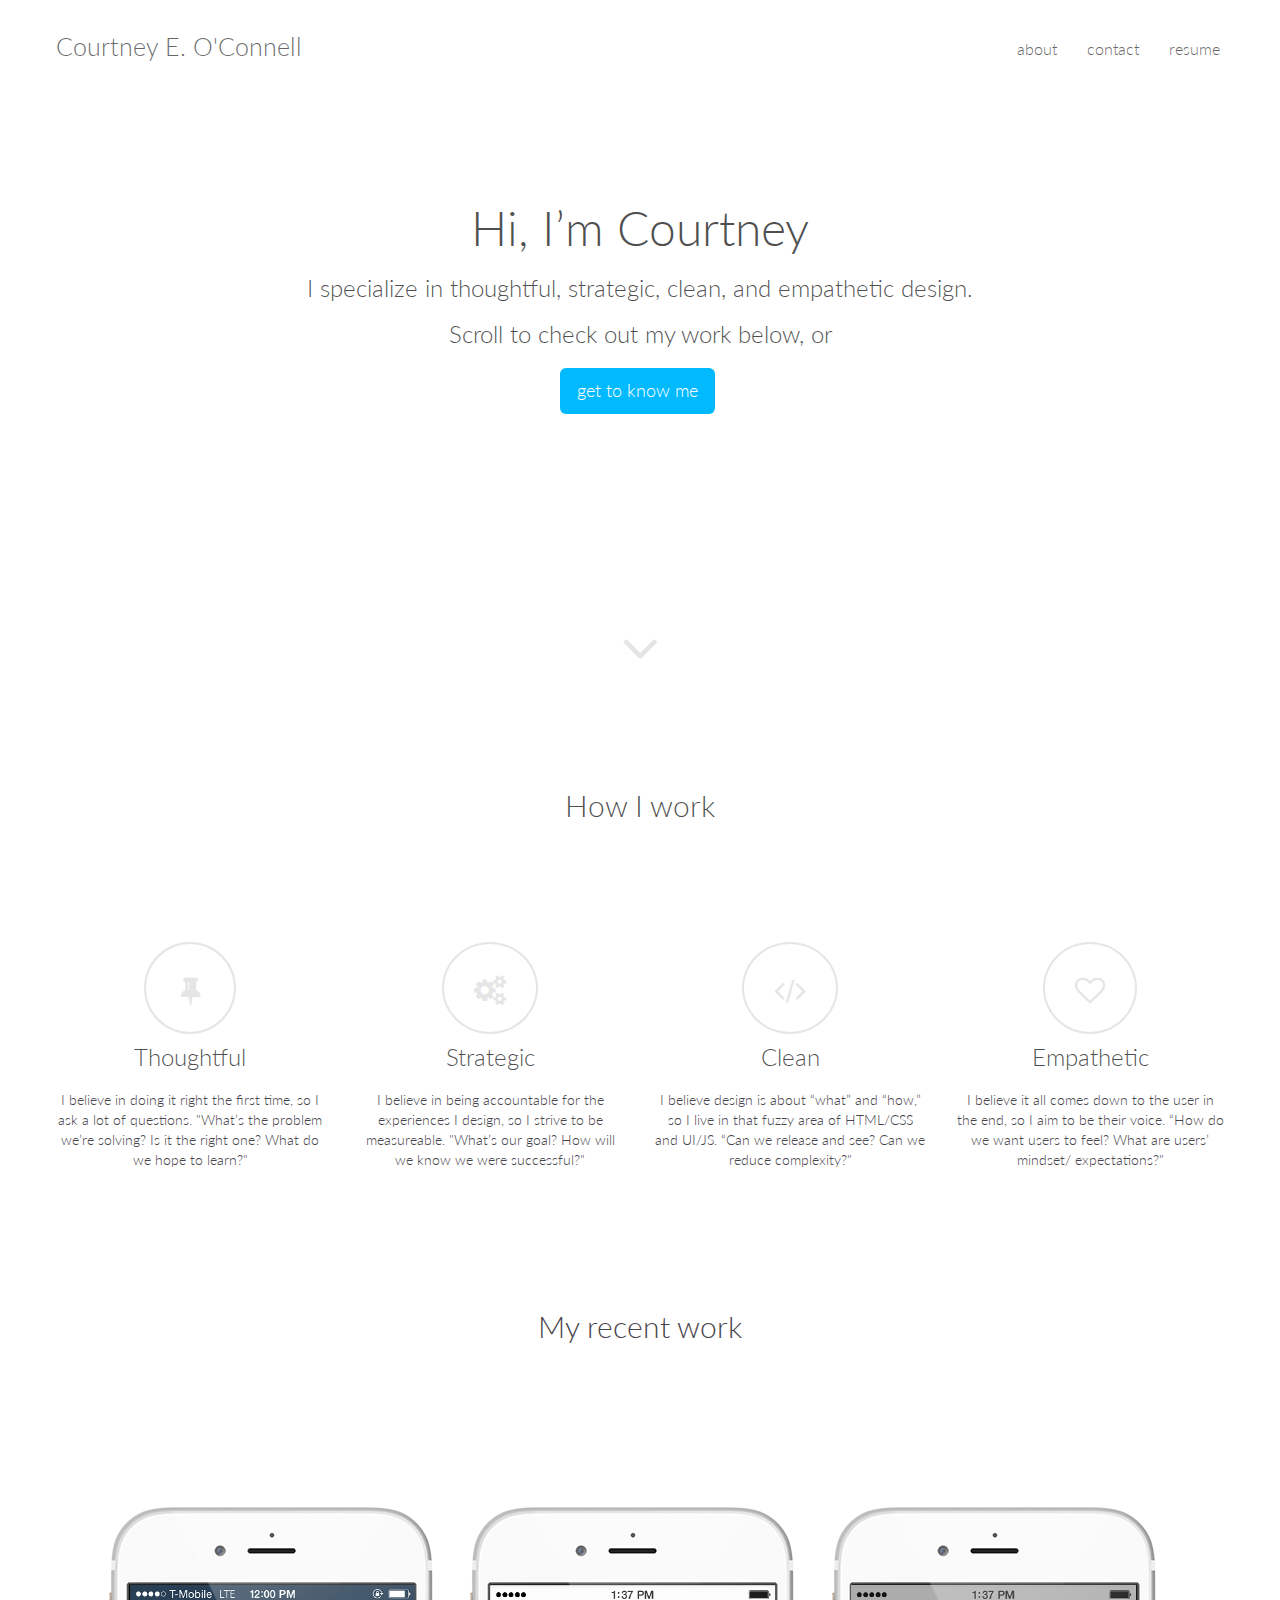
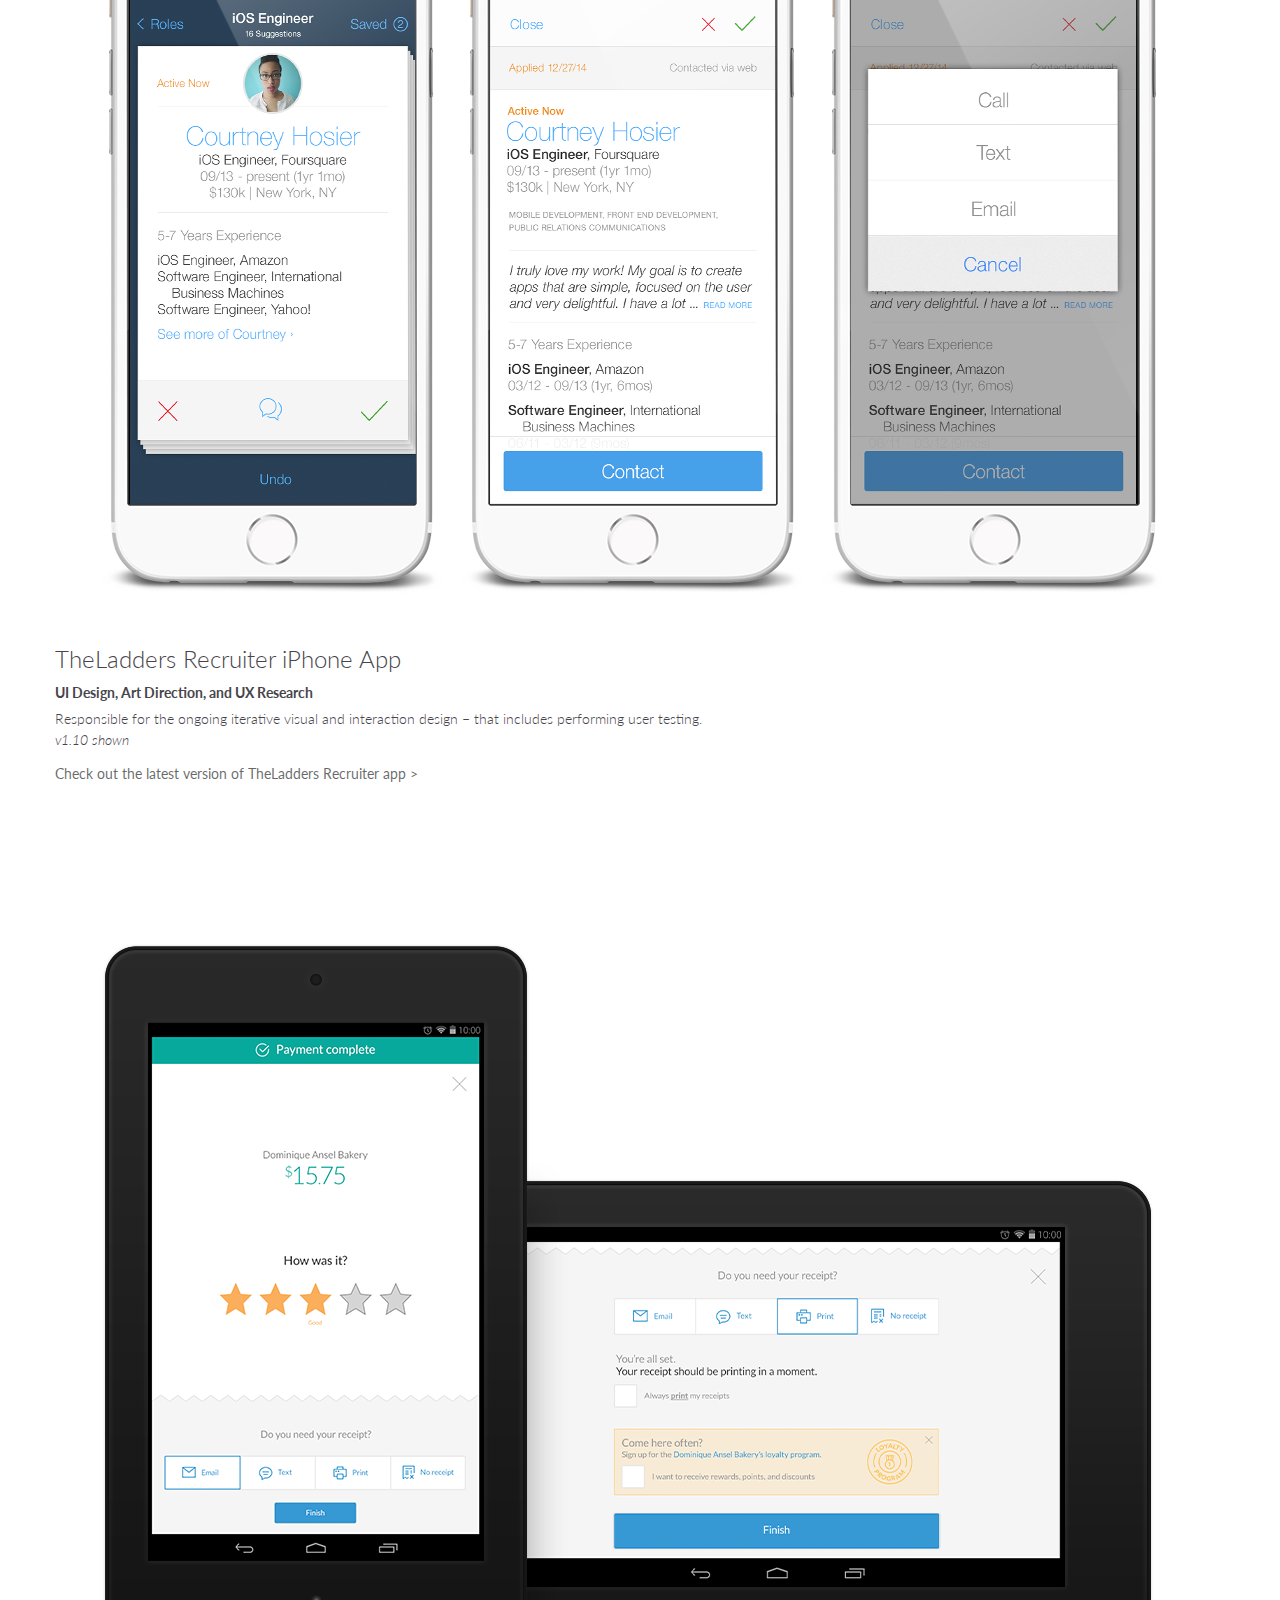
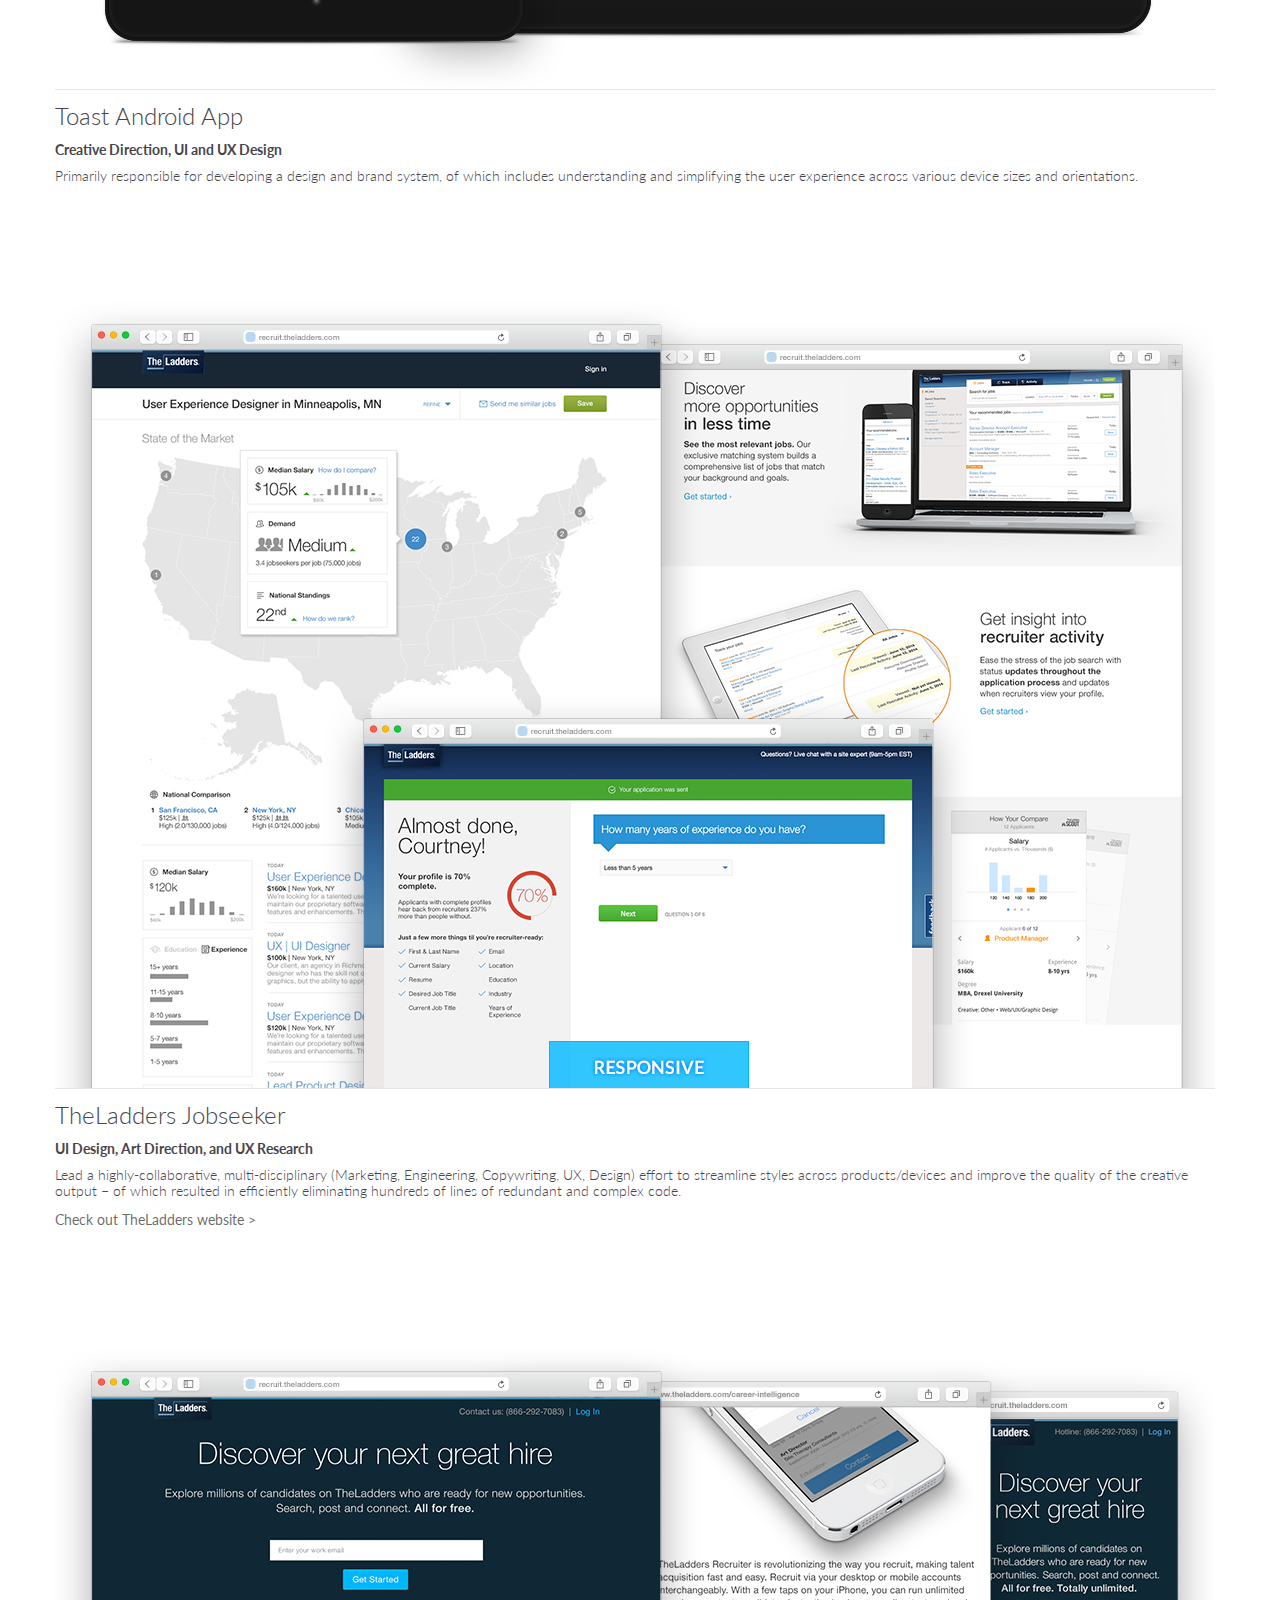
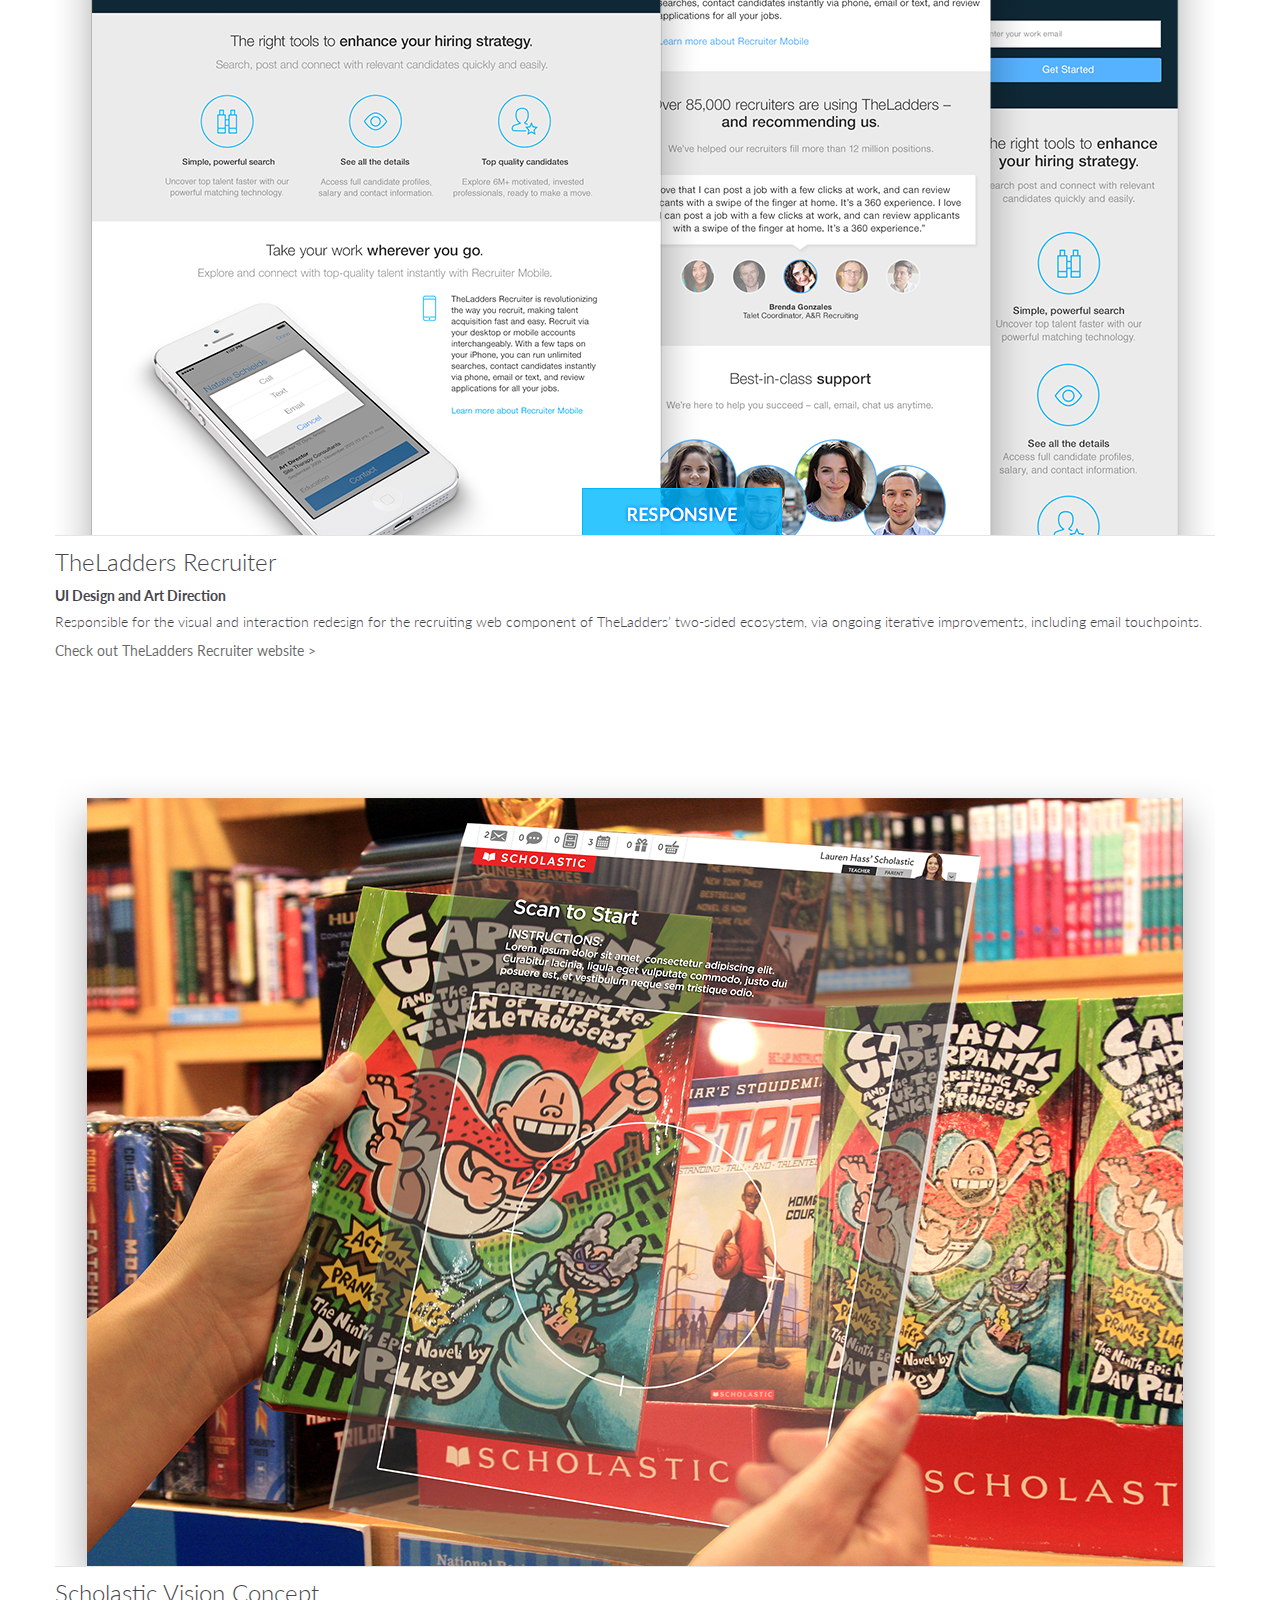
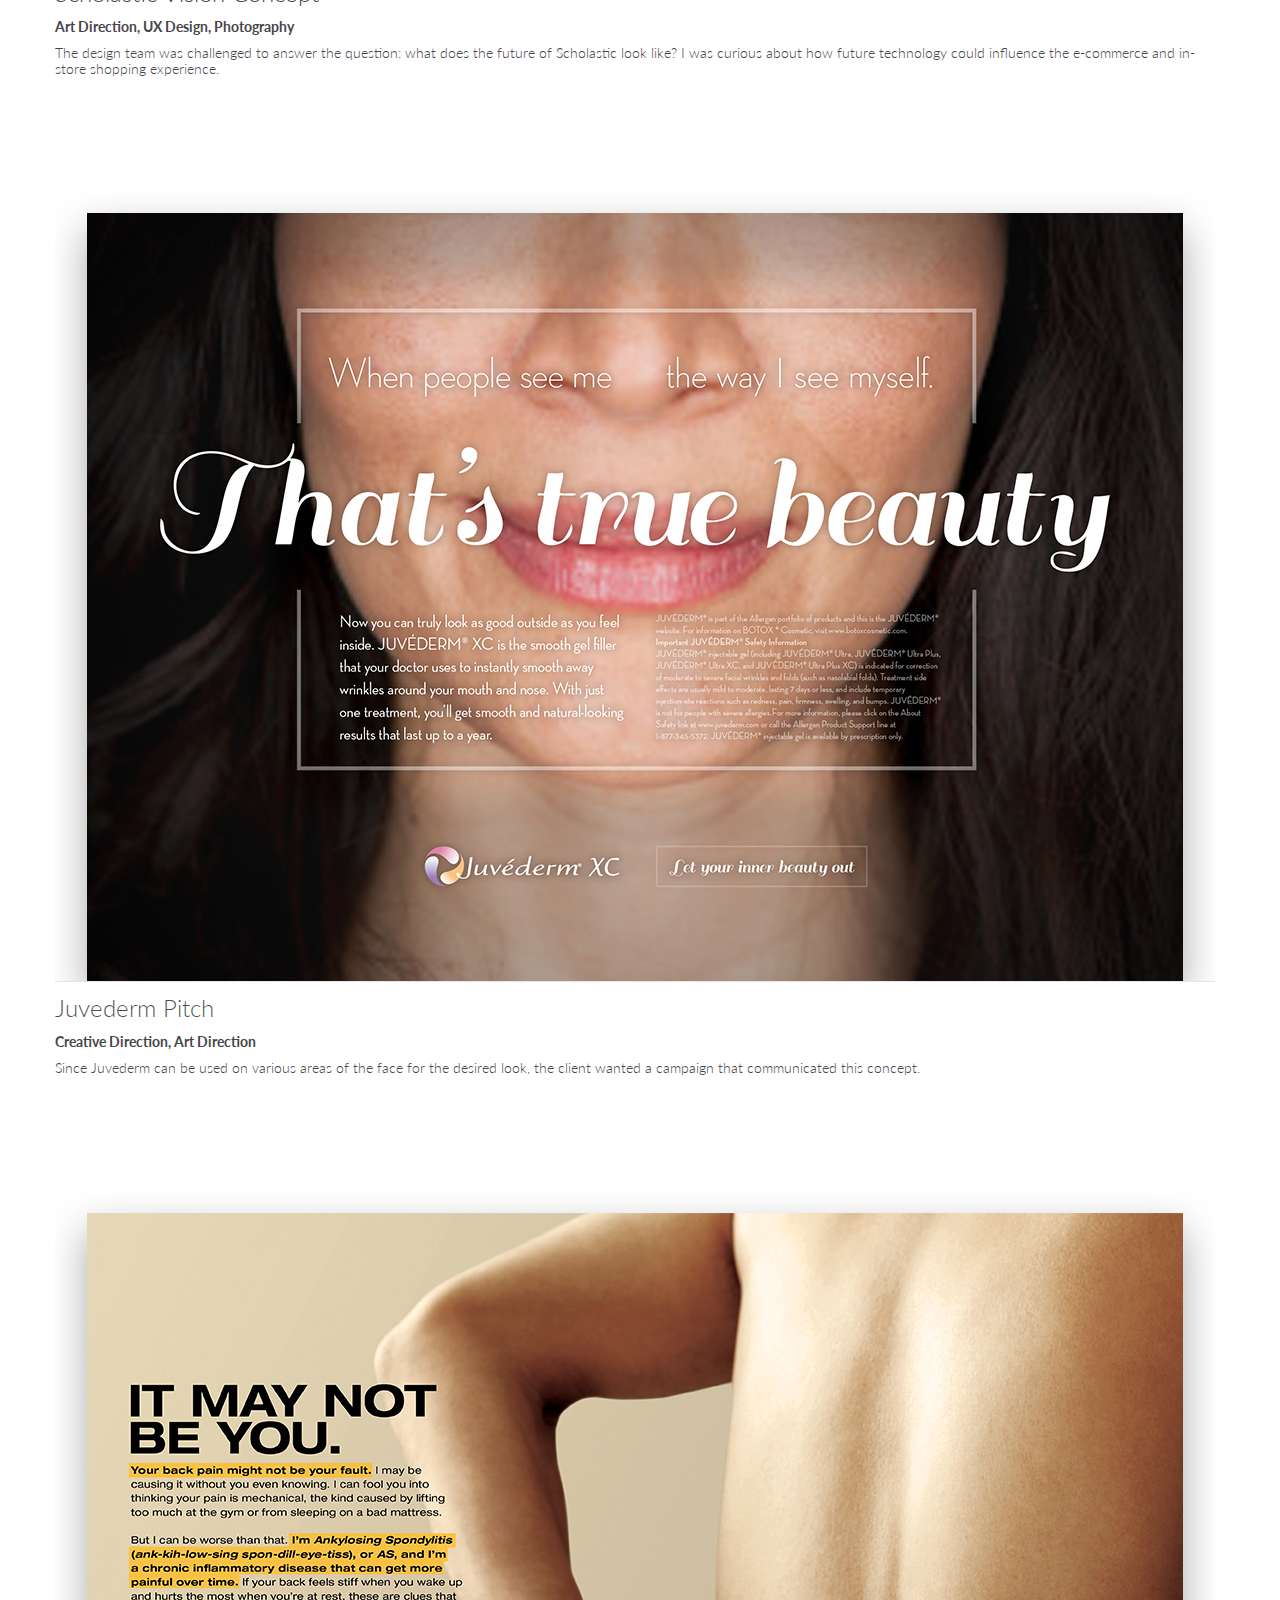
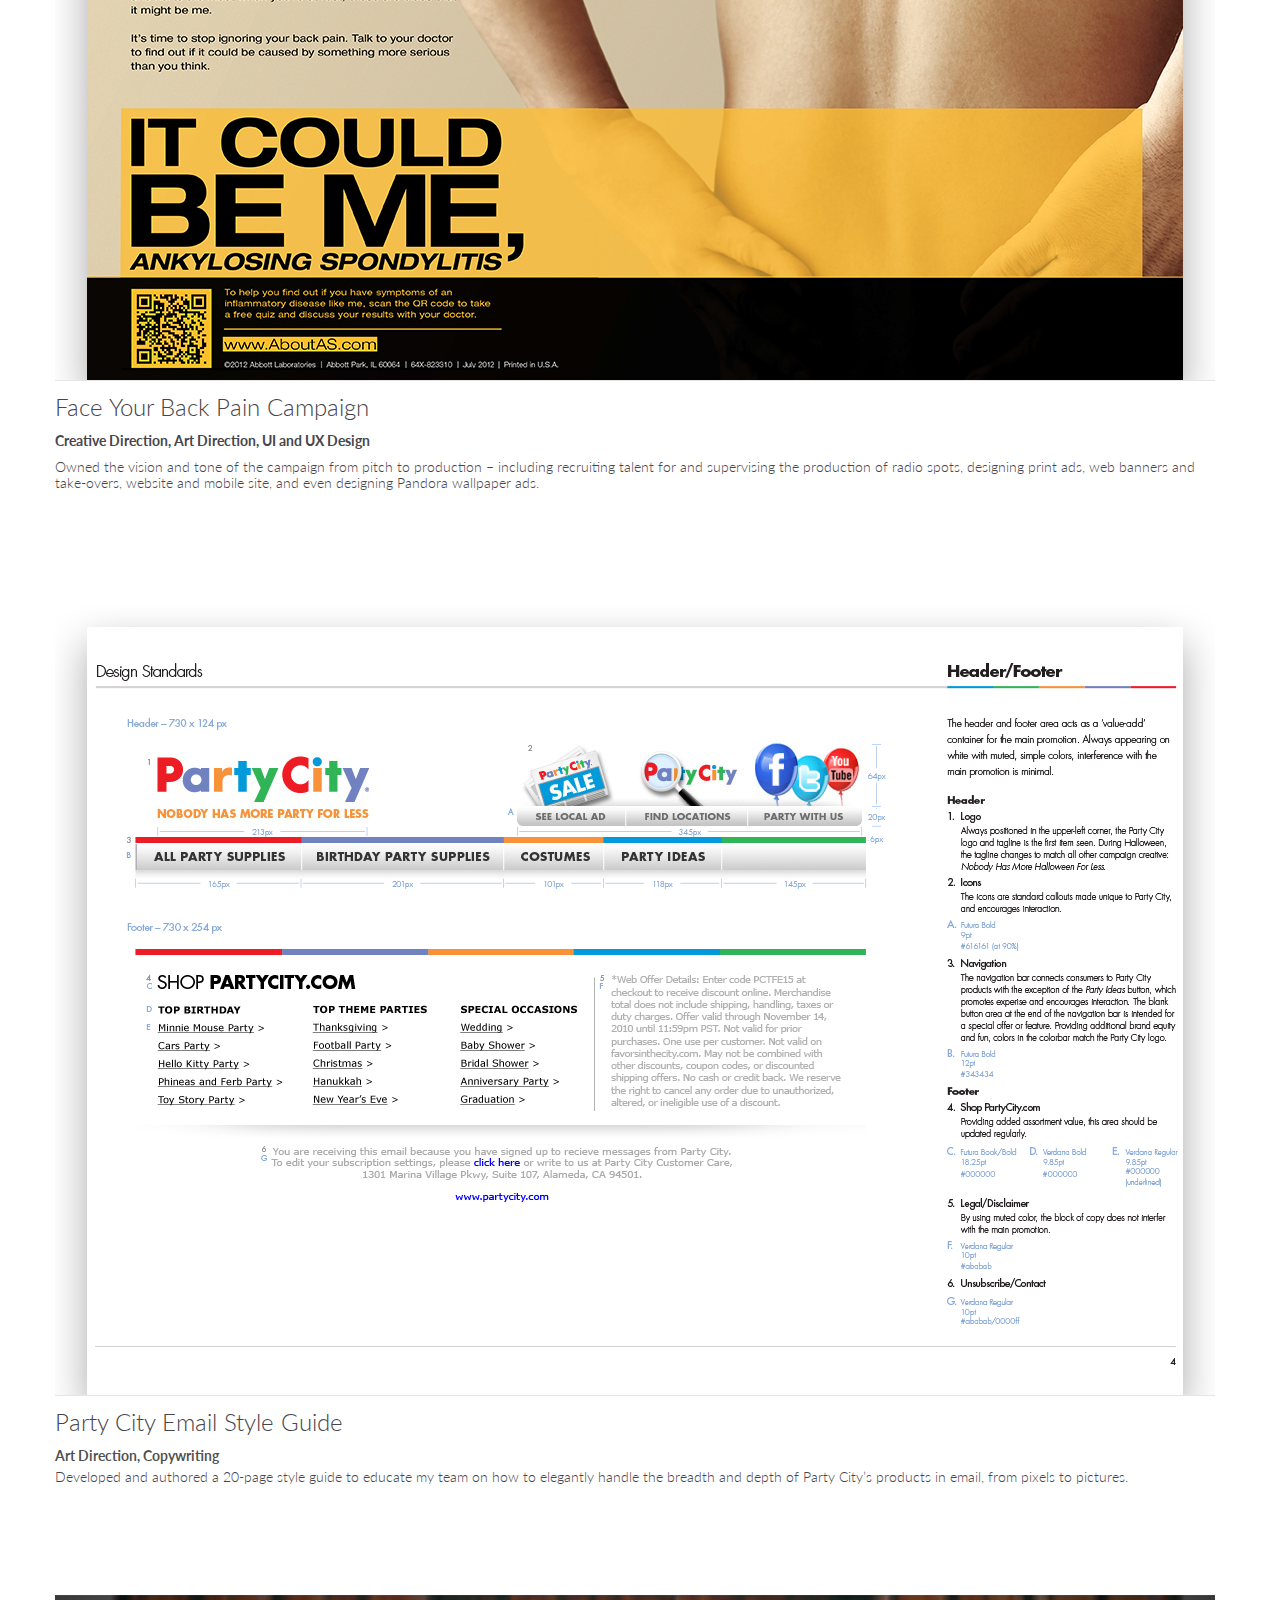
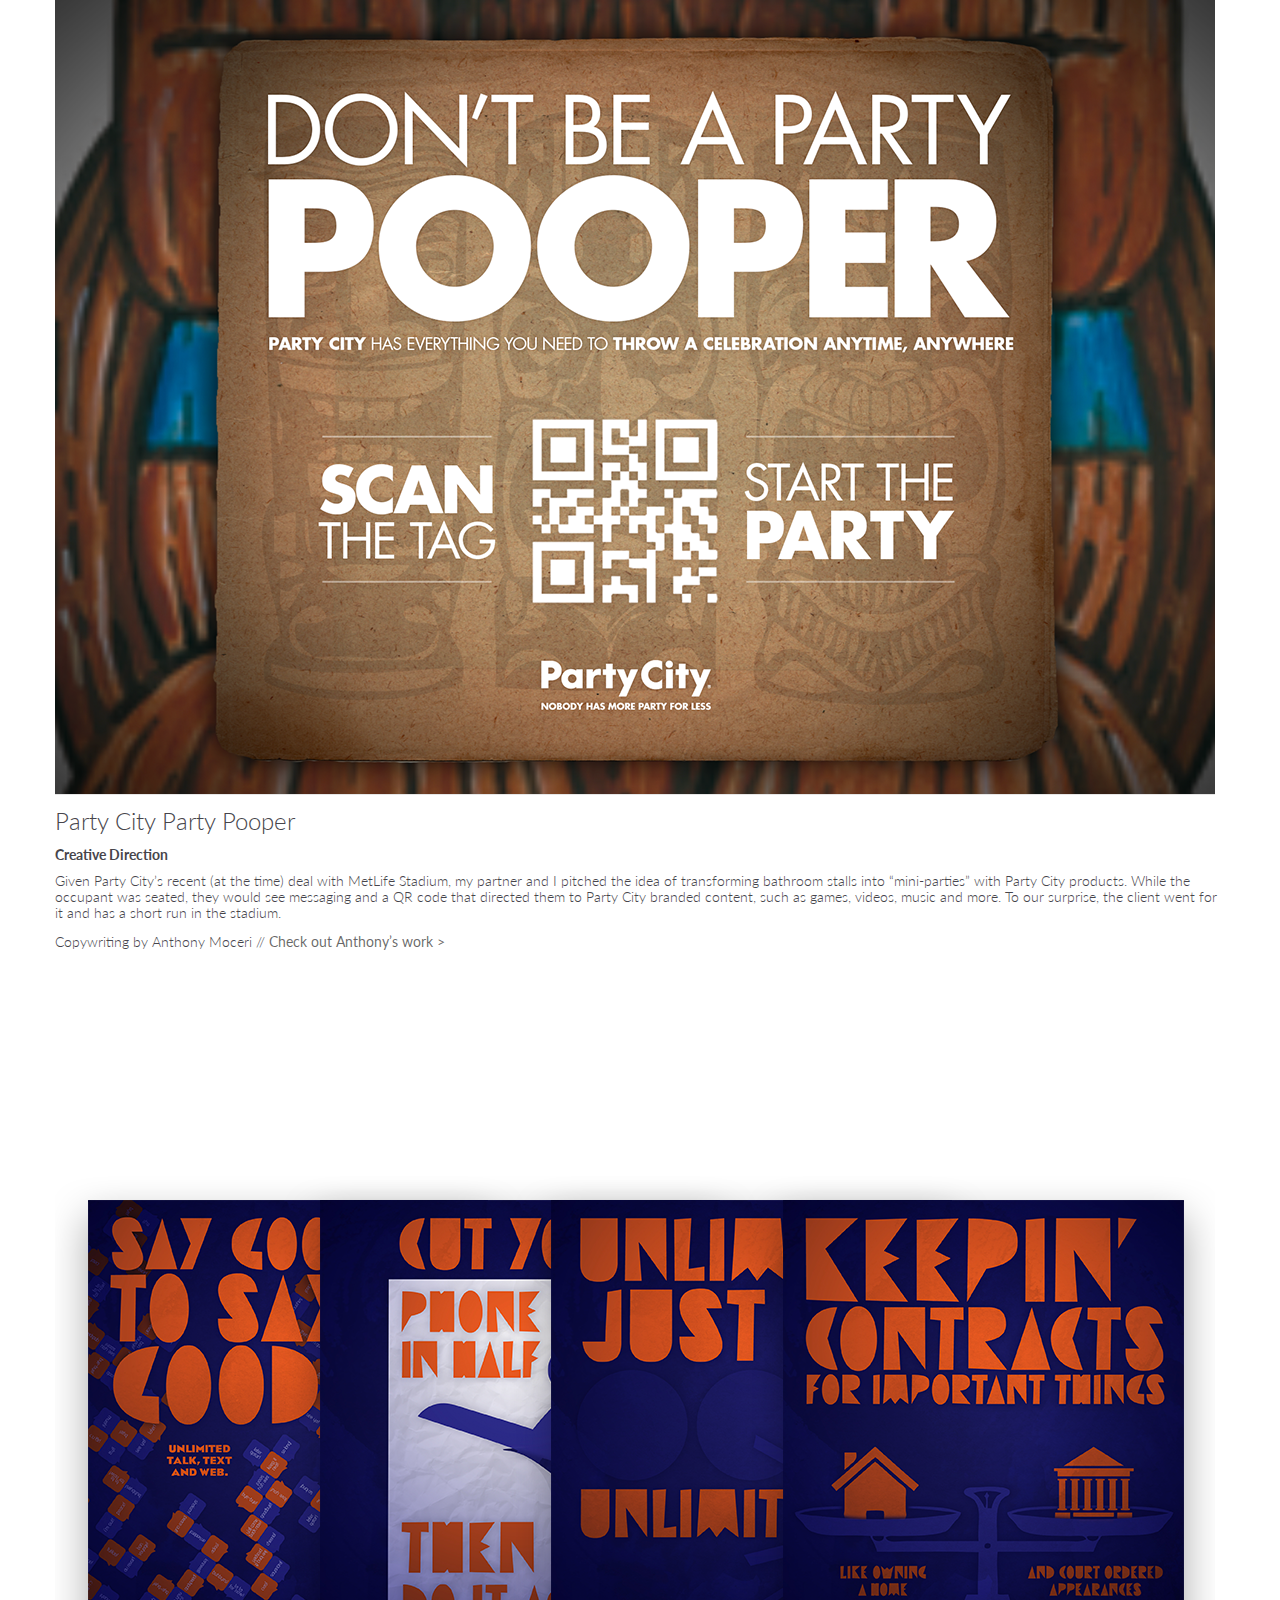
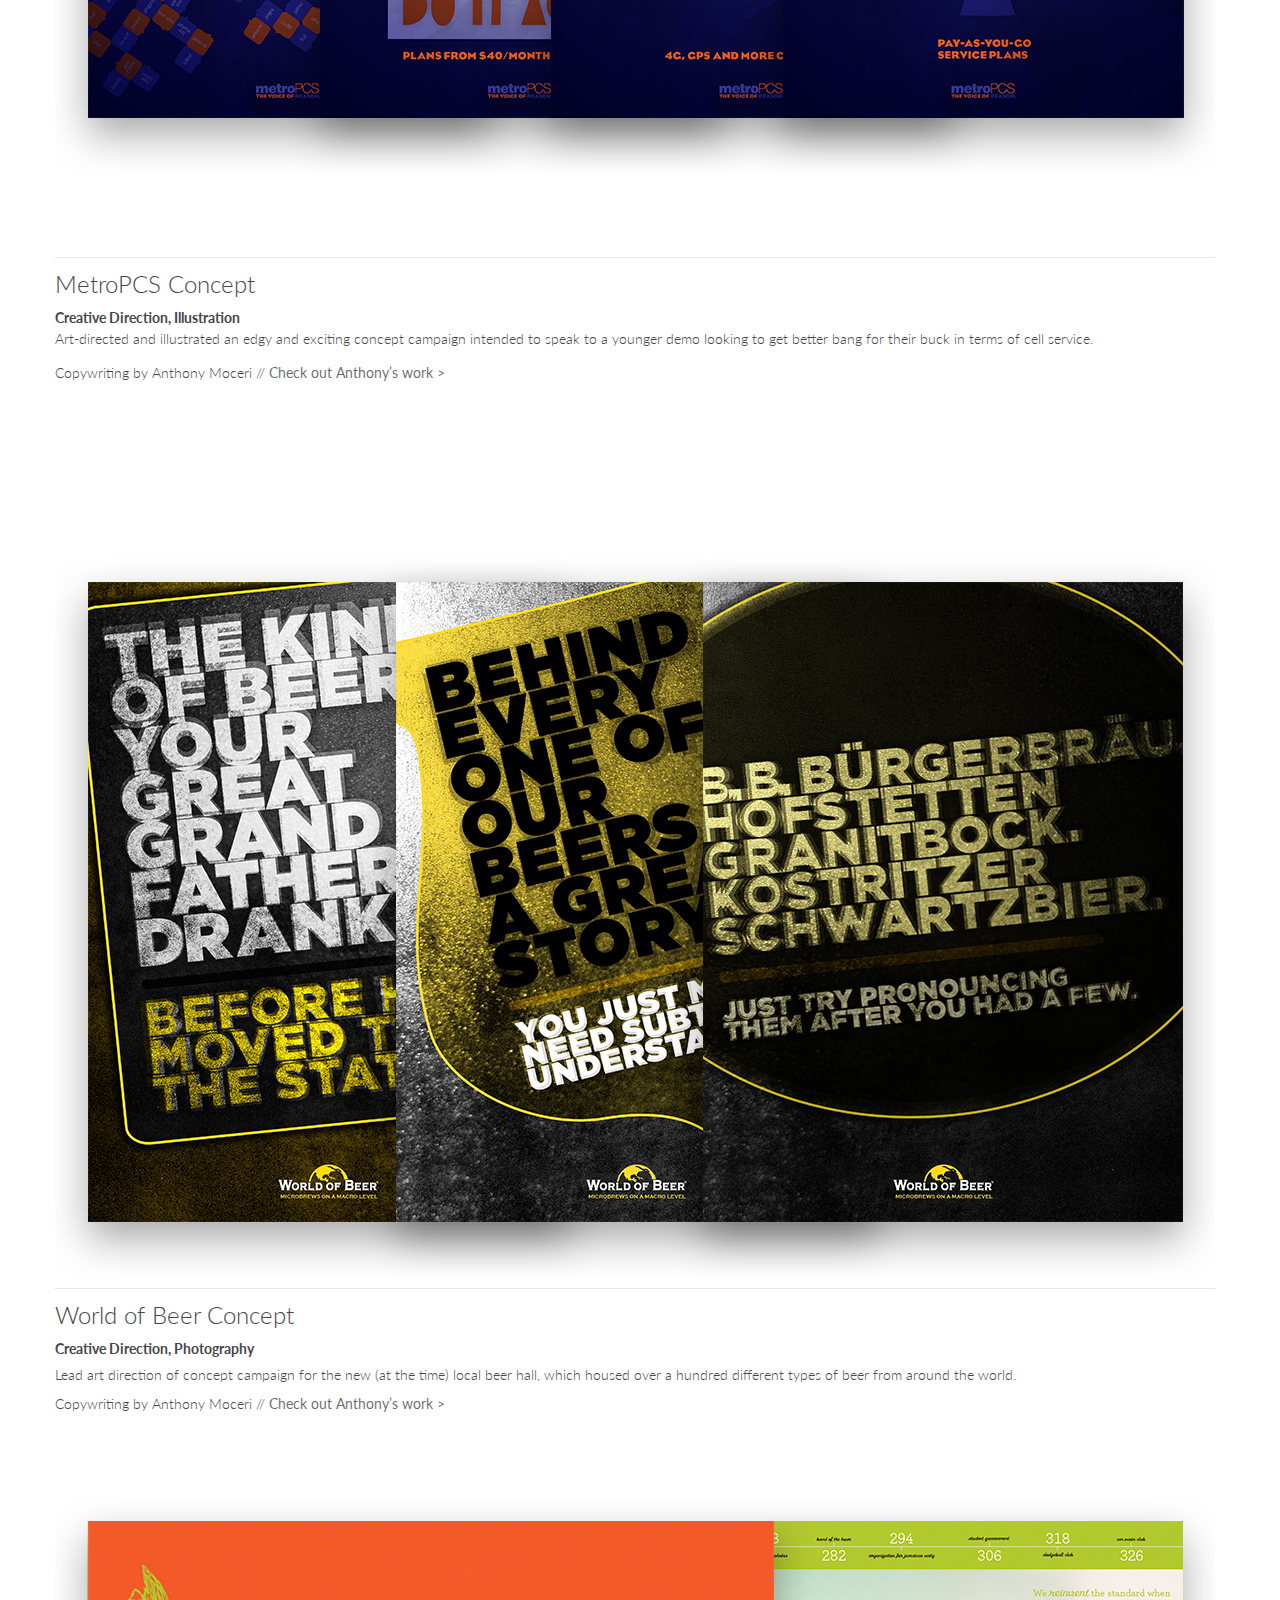
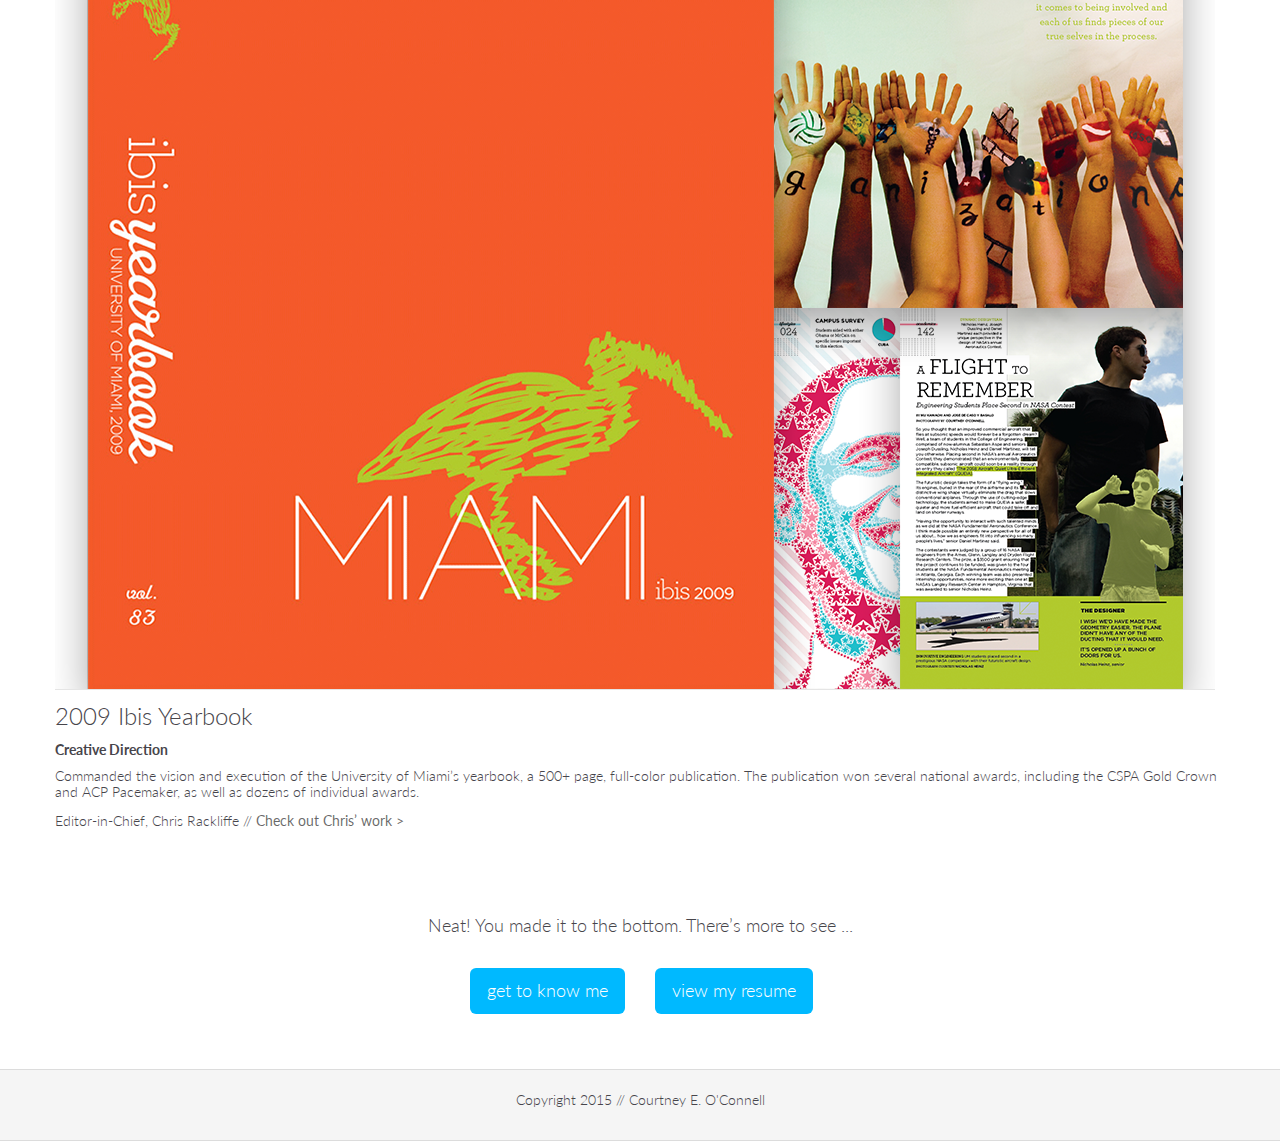
==== commit ce3eb7b2: "copy tweak" ====
--- a/index.html
+++ b/index.html
@@ -58,7 +58,7 @@
 					I specialize in thoughtful, strategic, clean, and empathetic design.
 				</h3>
 				<h3 class="mg-md text-center">
-					Check out my work below, or
+					Scroll to check out my work below, or
 				</h3>
 				<div class="text-center">
 					<a href="about.html" class="btn   btn-lg btn-c-3">get to know me</a>
--- a/style.css
+++ b/style.css
@@ -256,9 +256,7 @@
 	height:auto;
 	padding:15px 15px;
 	font-size:25px!important;
-	font-weight:normal;
-	font-family:"Helvetica Neue", Helvetica, Arial, sans-serif;
-	font-weight:600;
+	/*font-weight:normal;*/
 }
 .navbar-brand img{
 	width: auto;
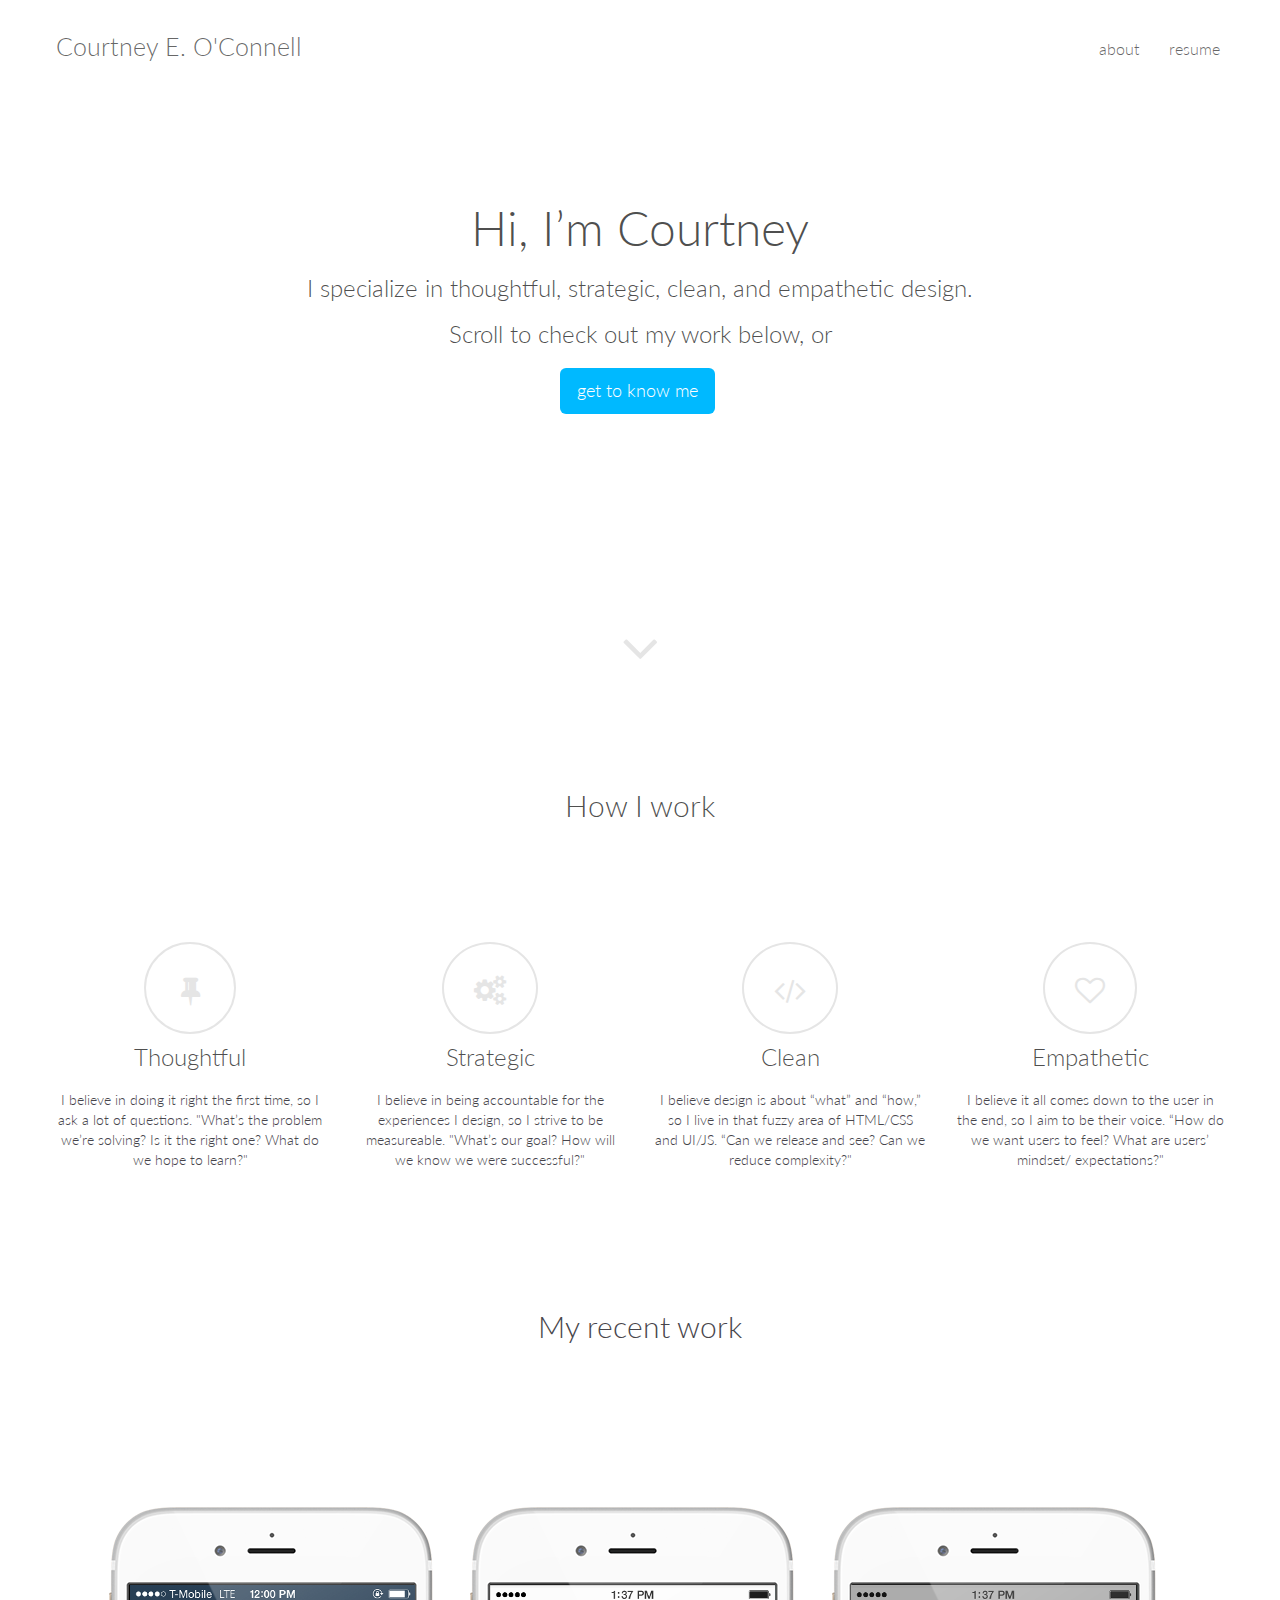
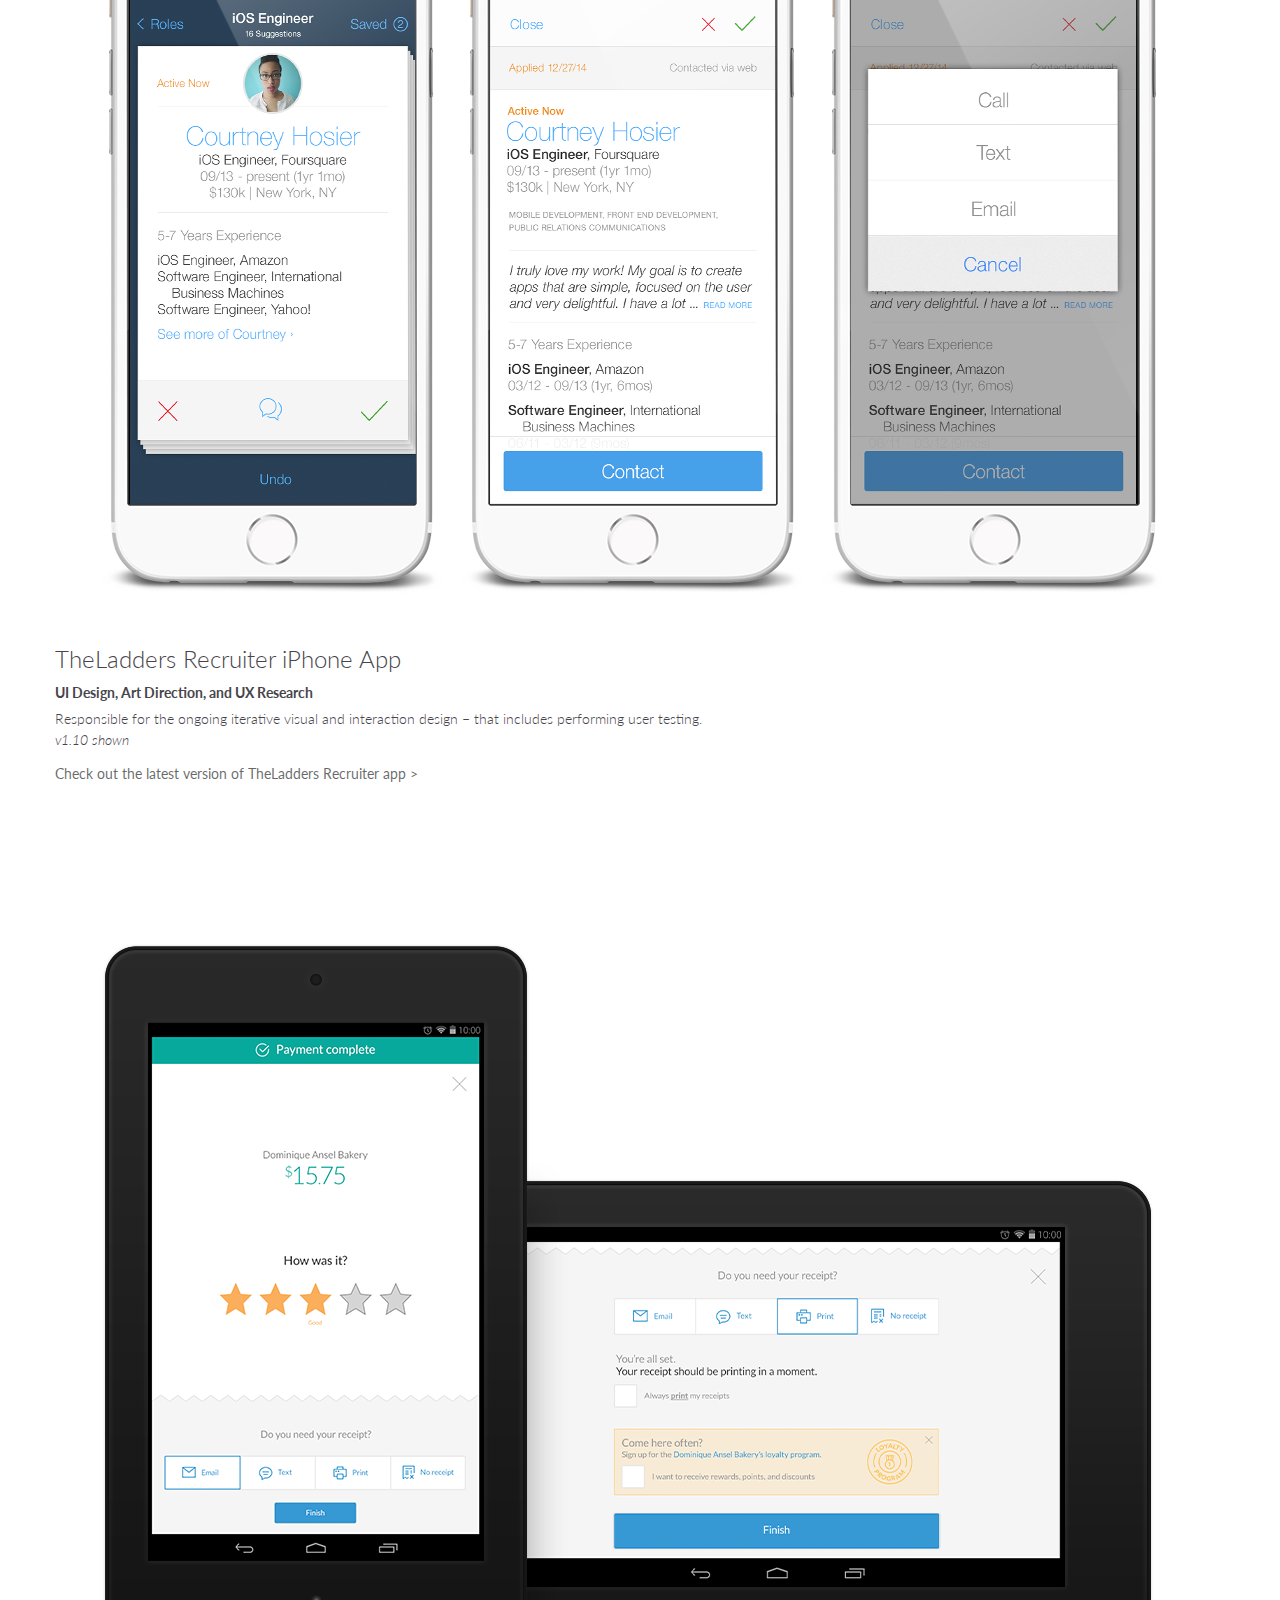
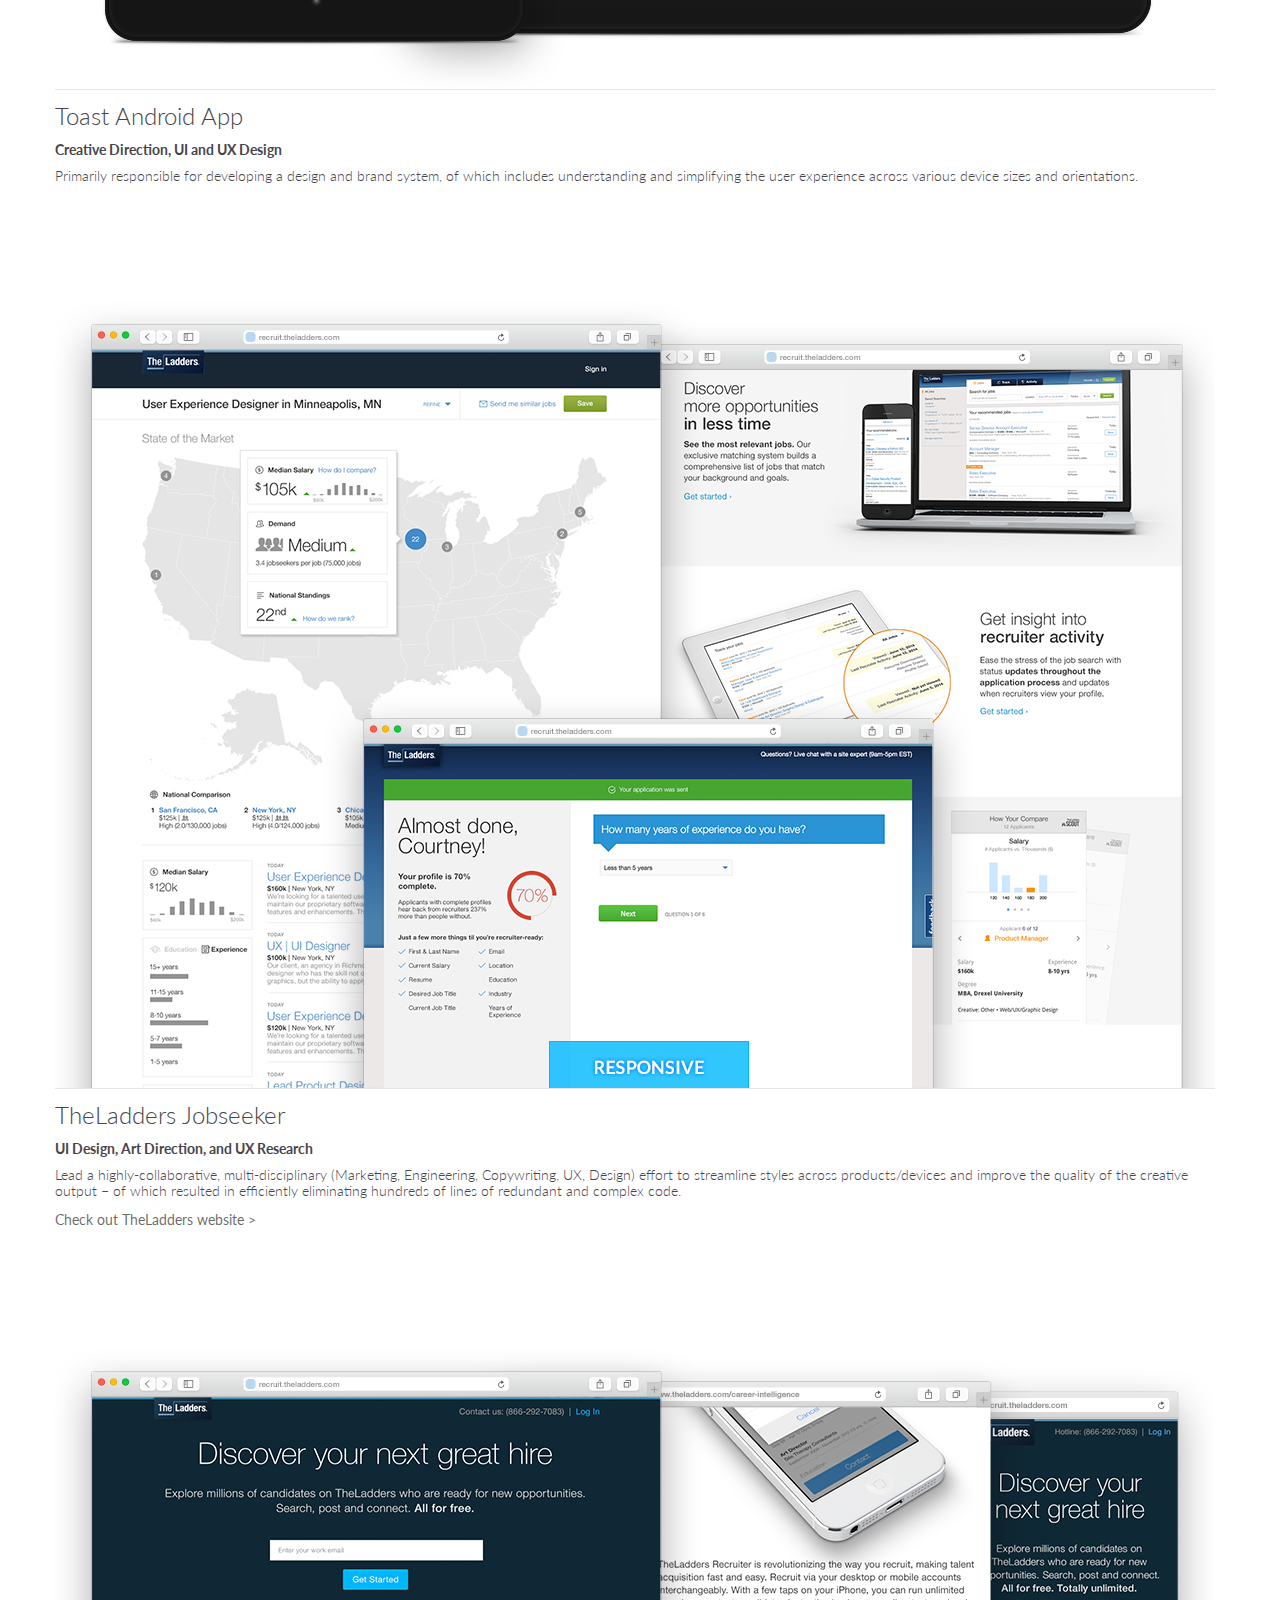
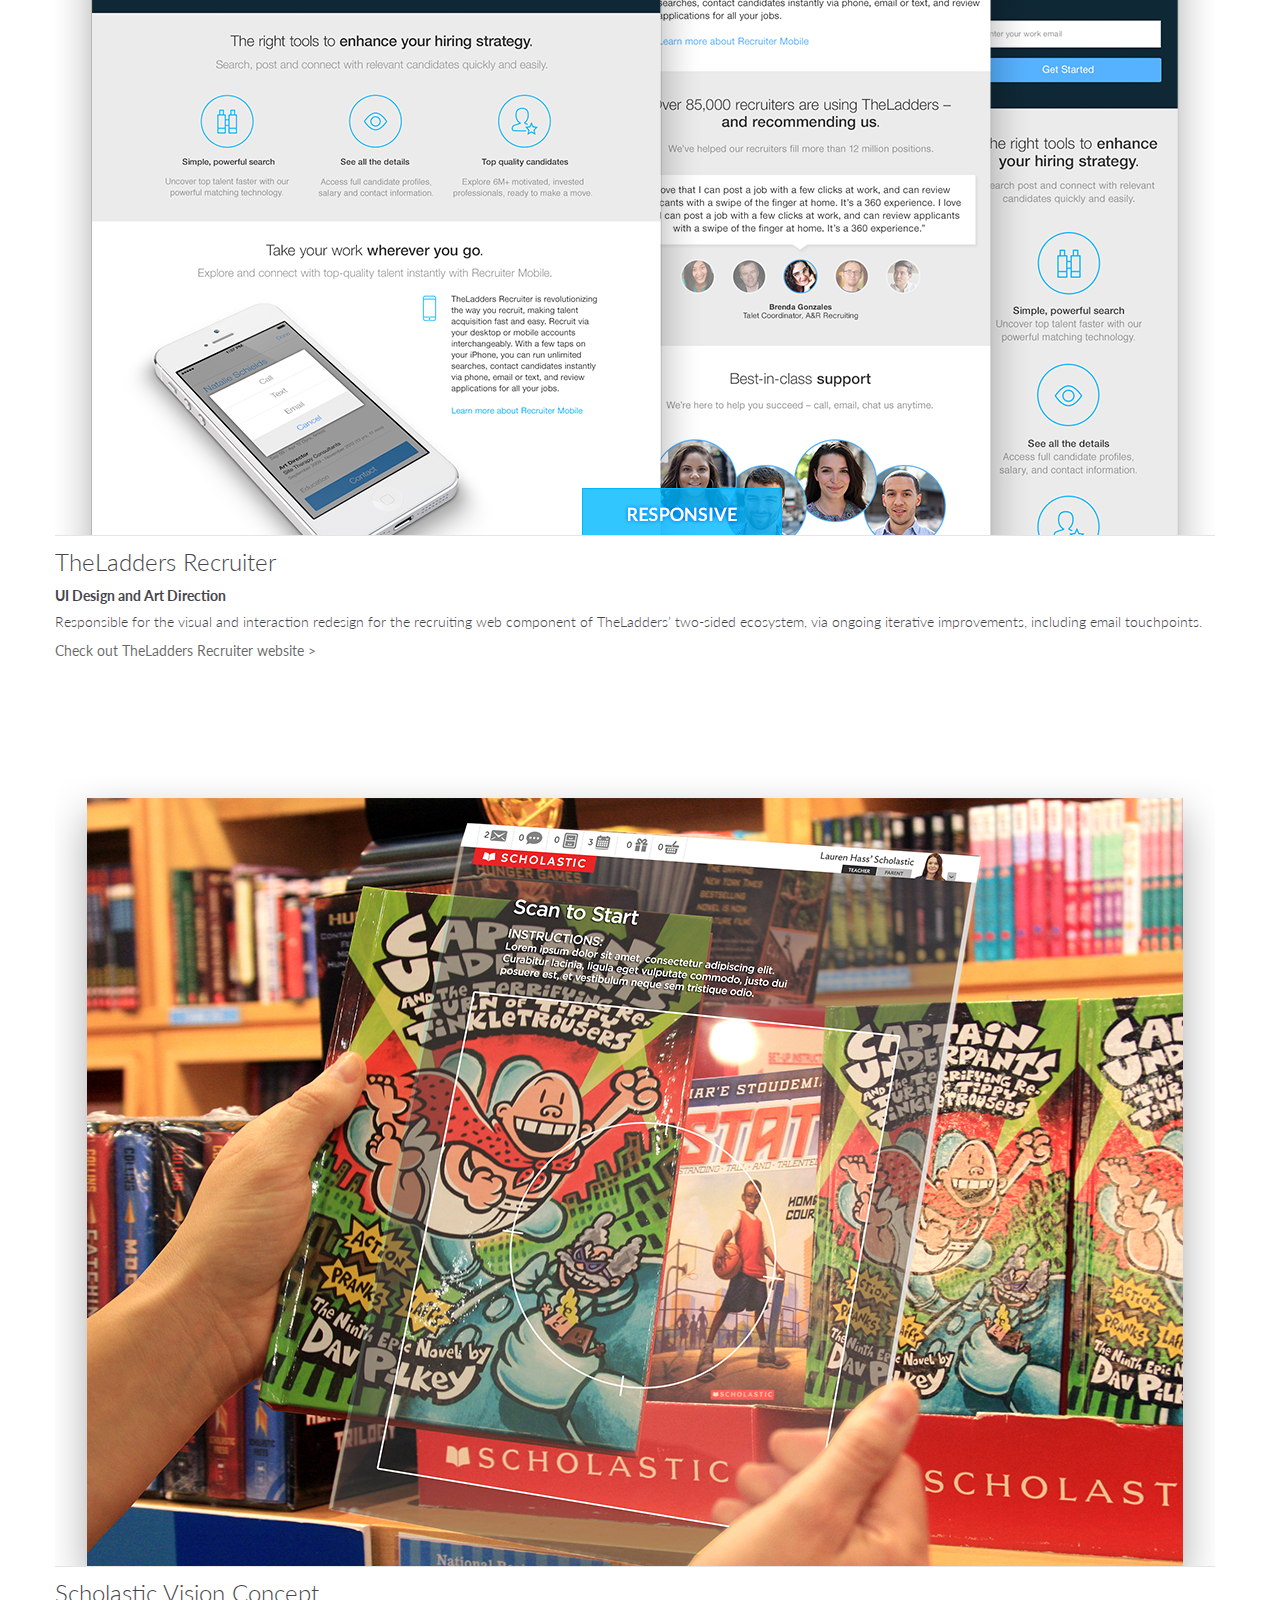
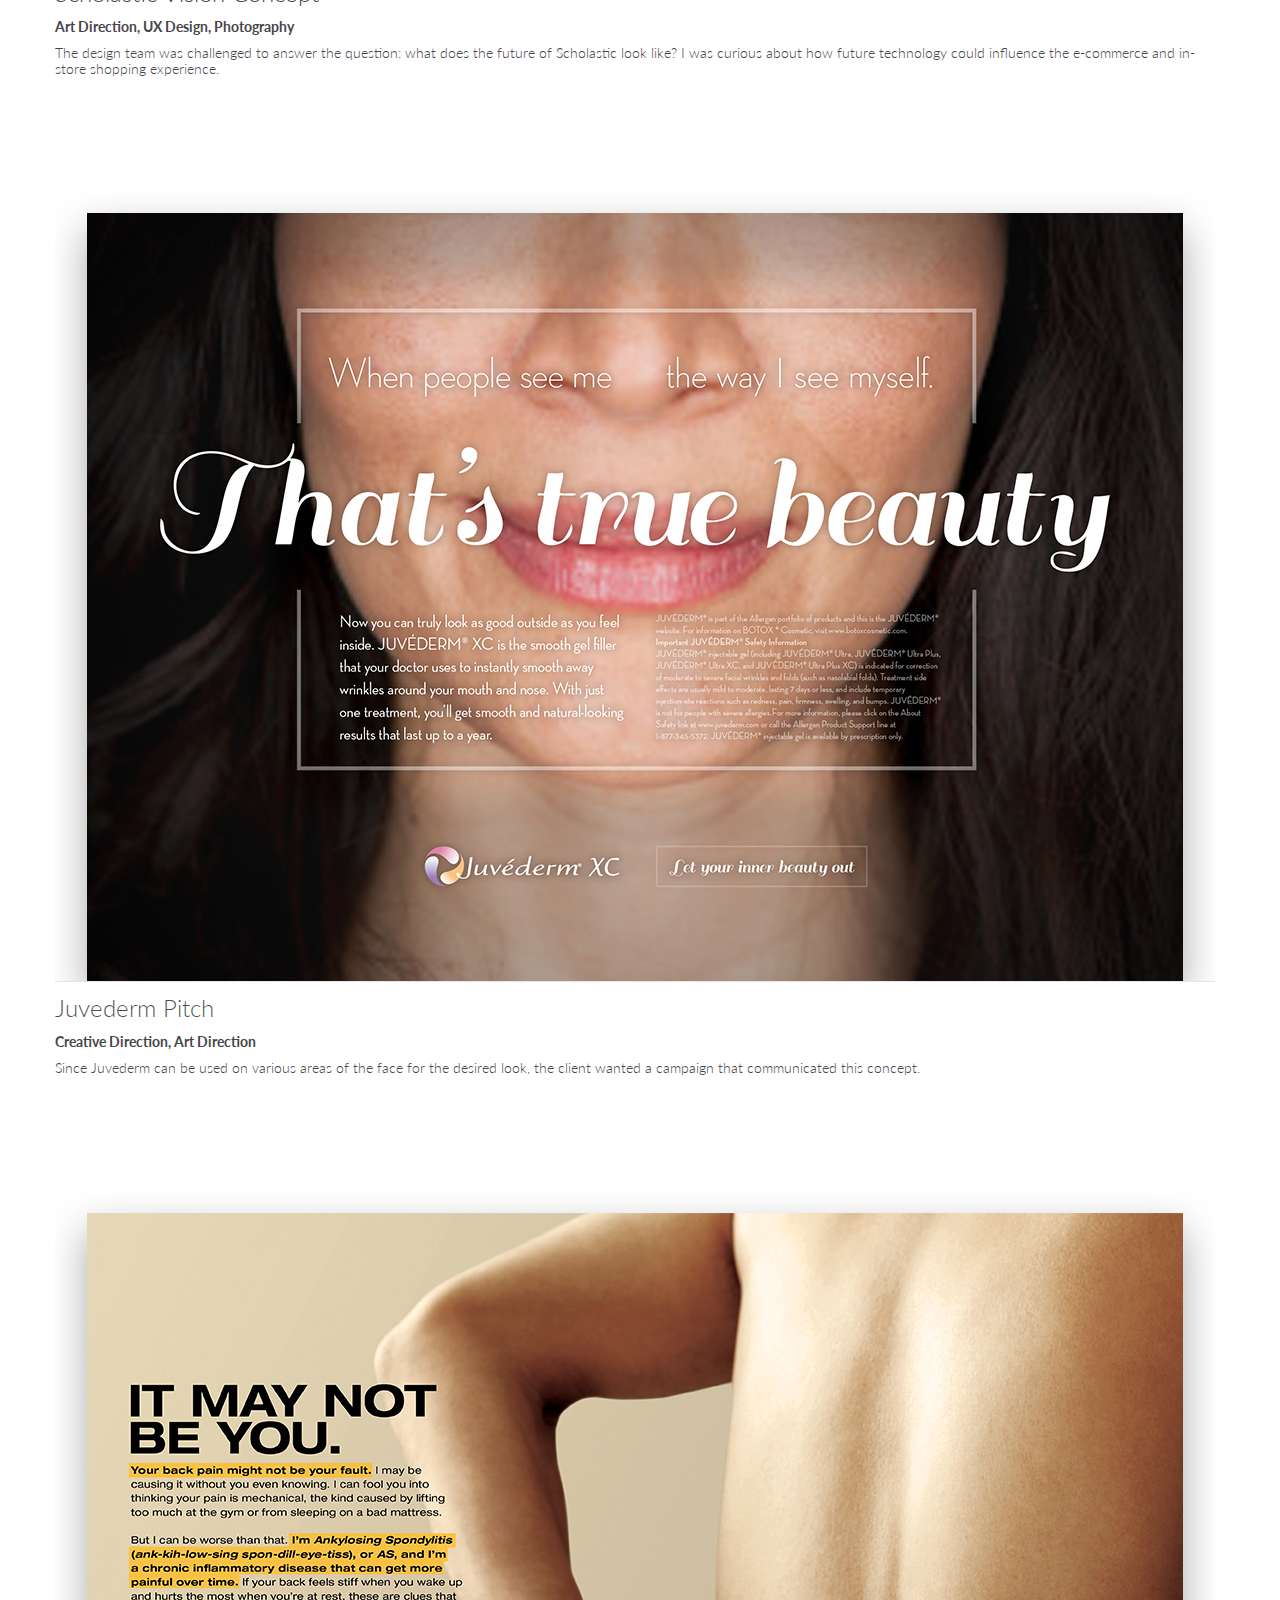
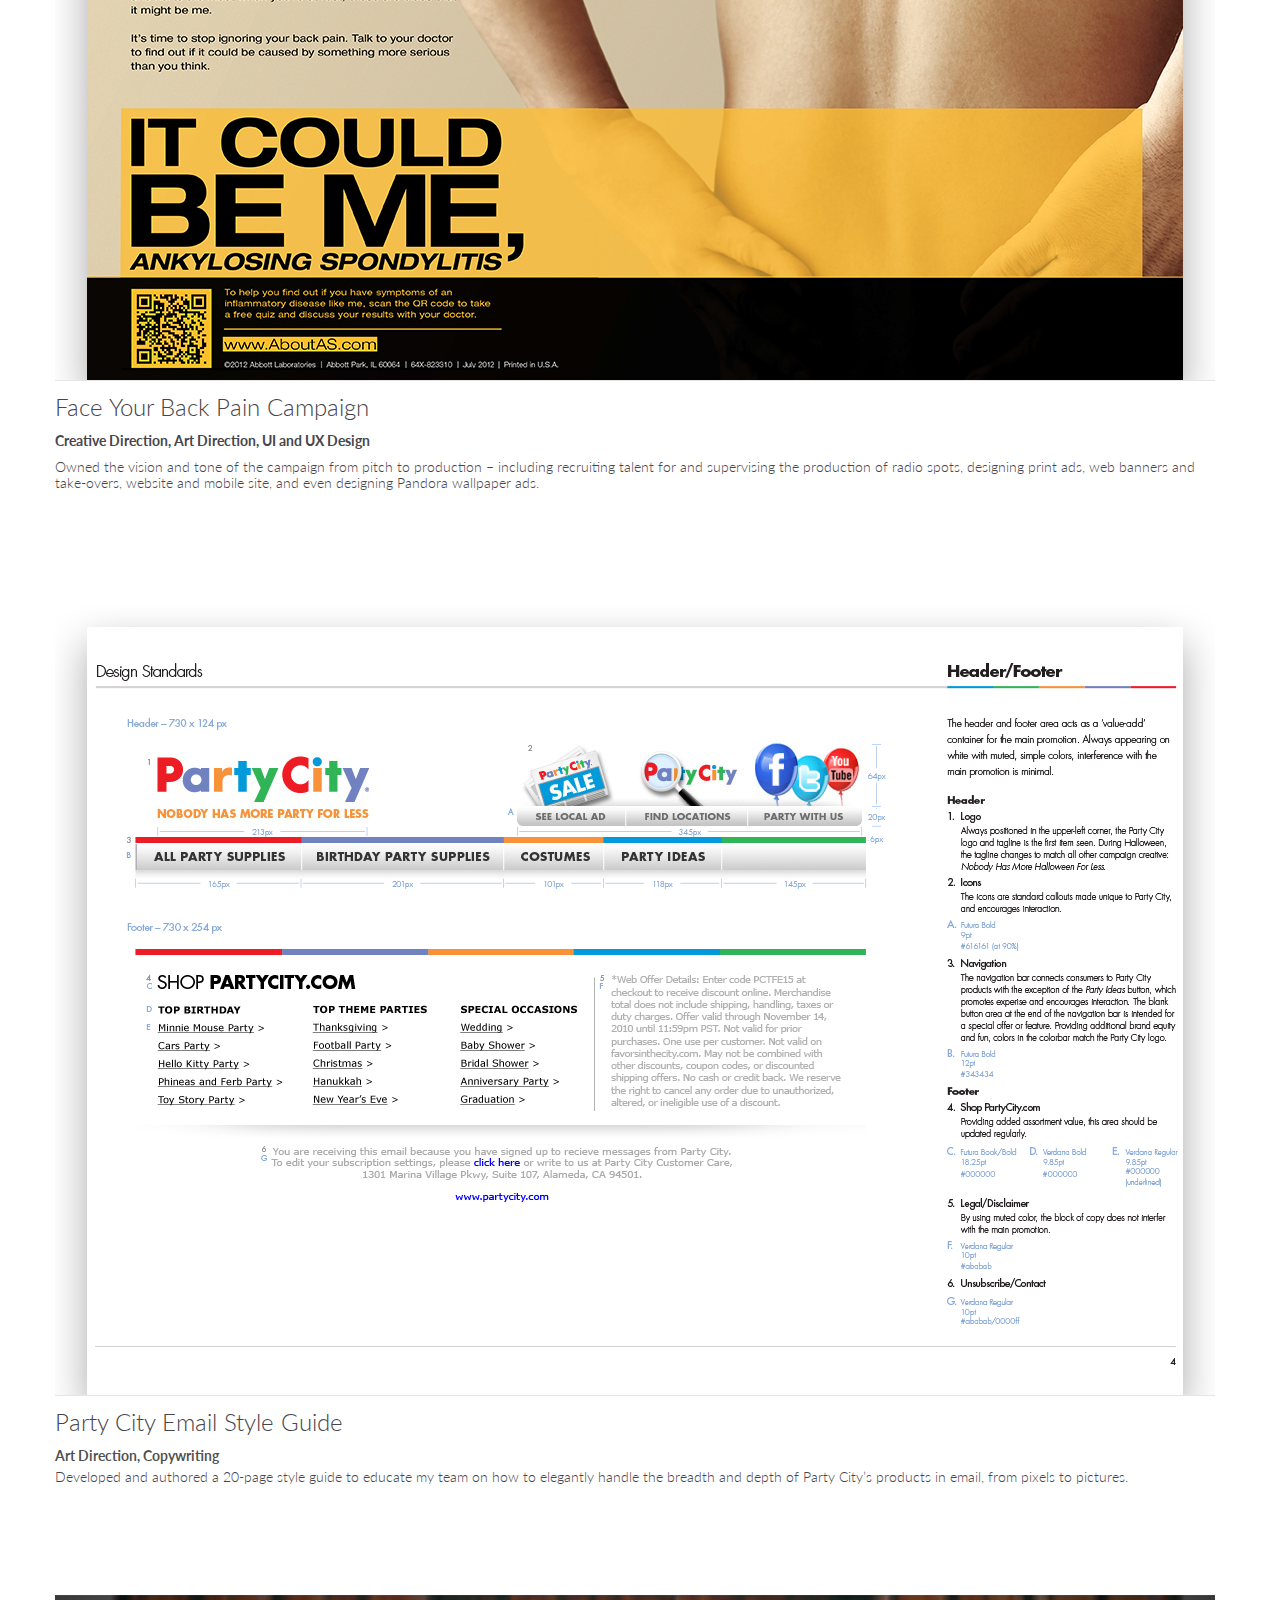
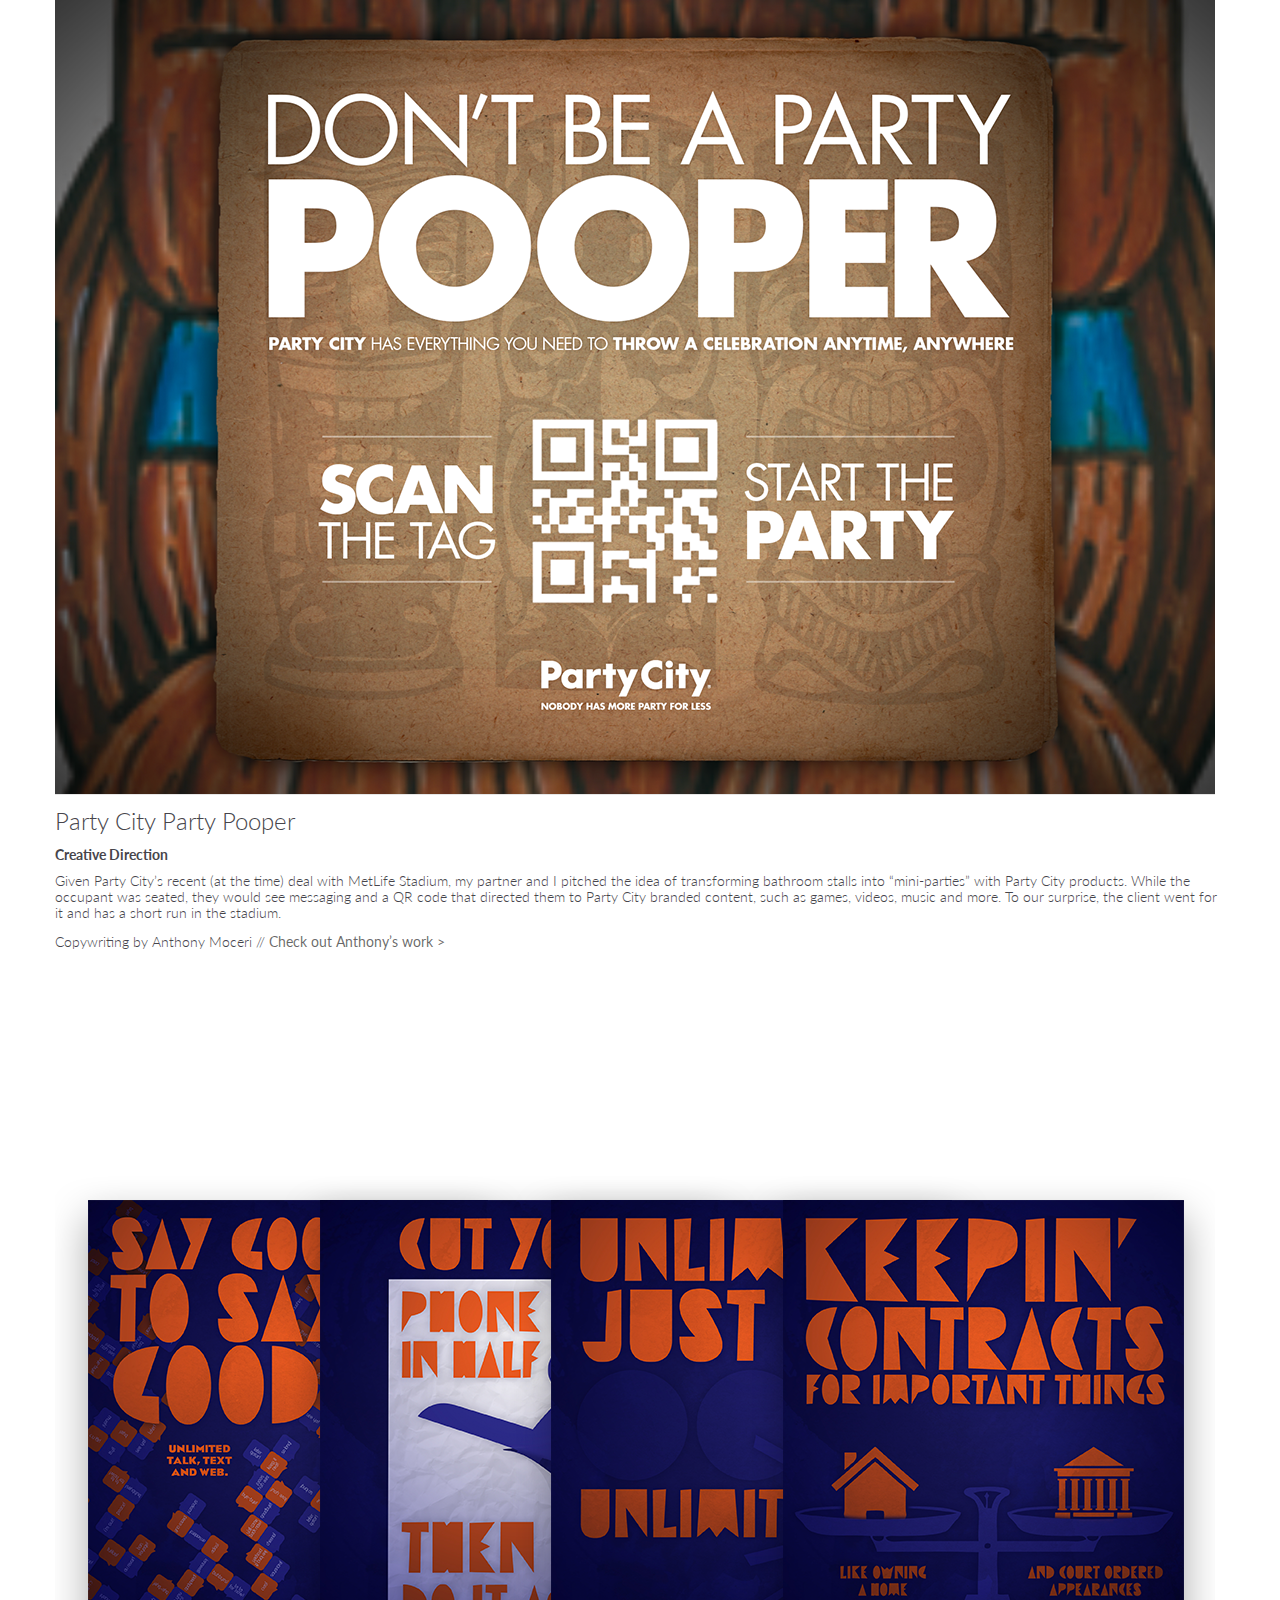
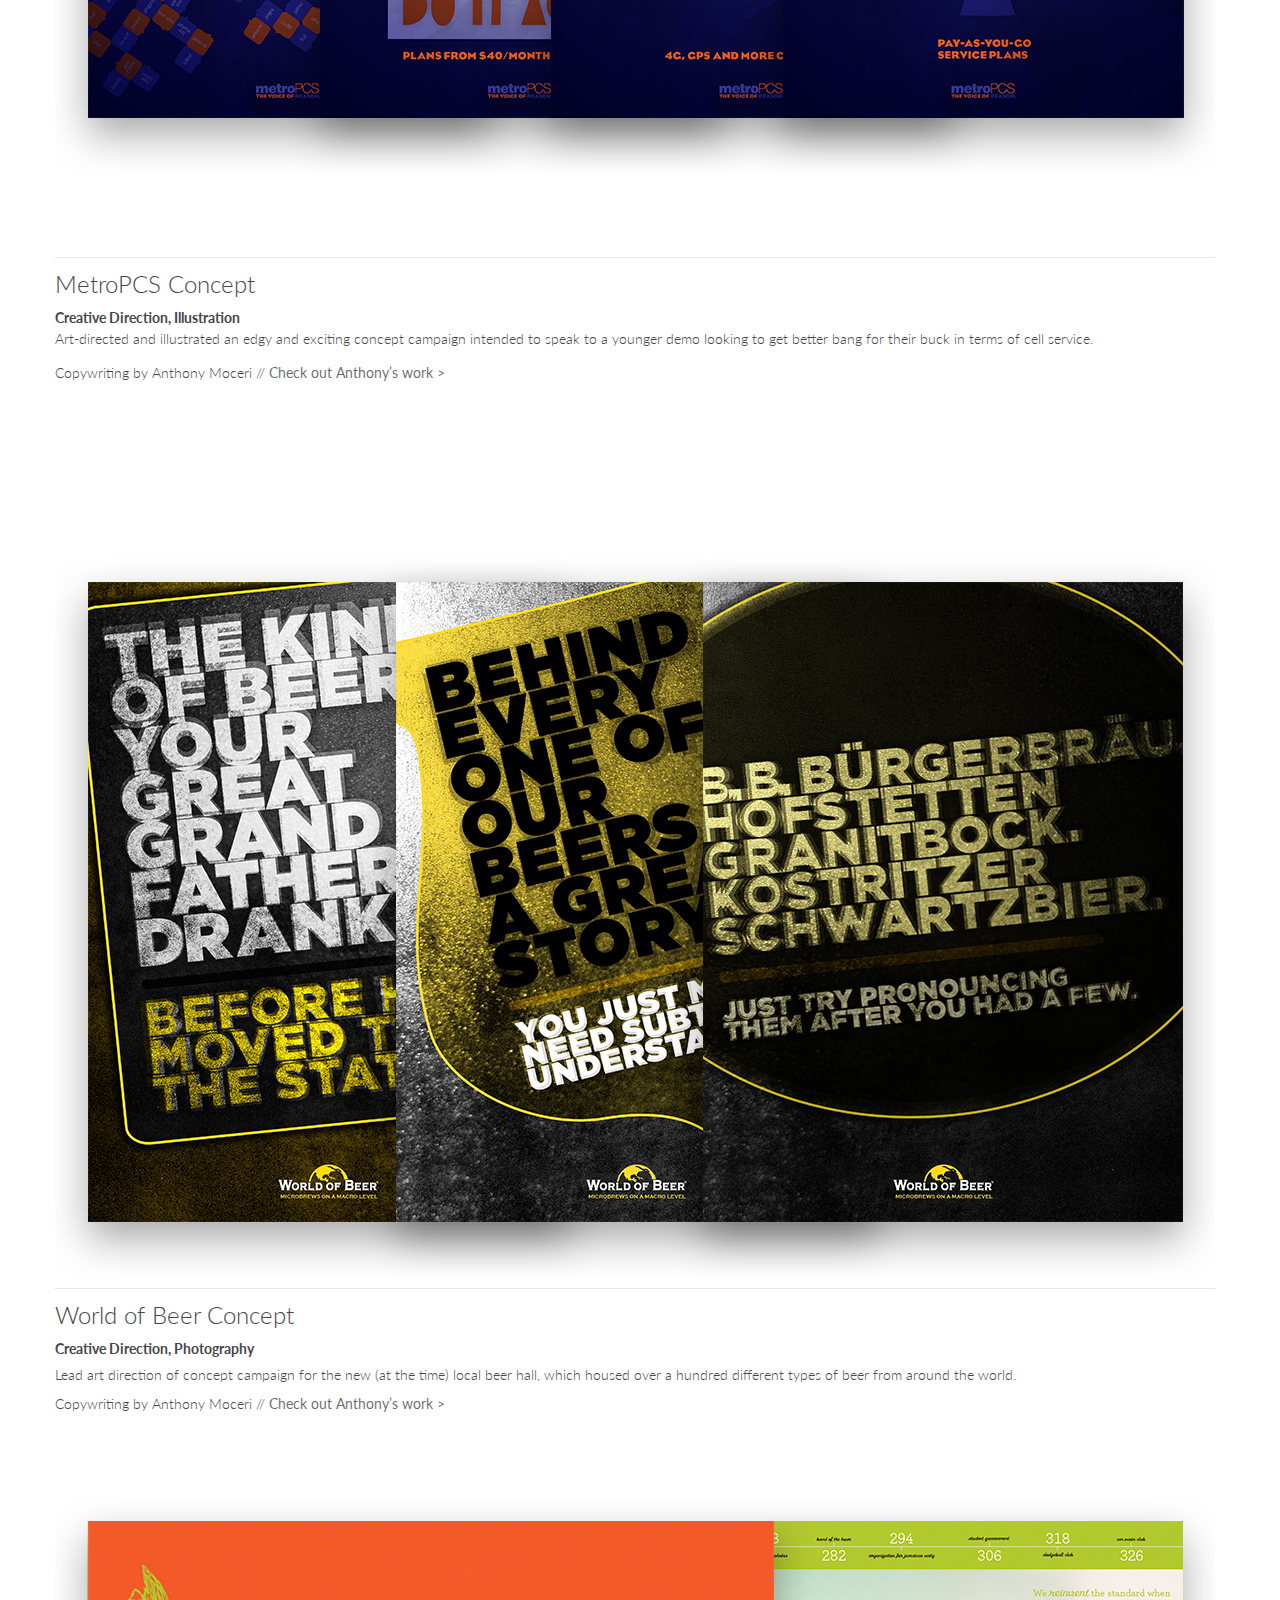
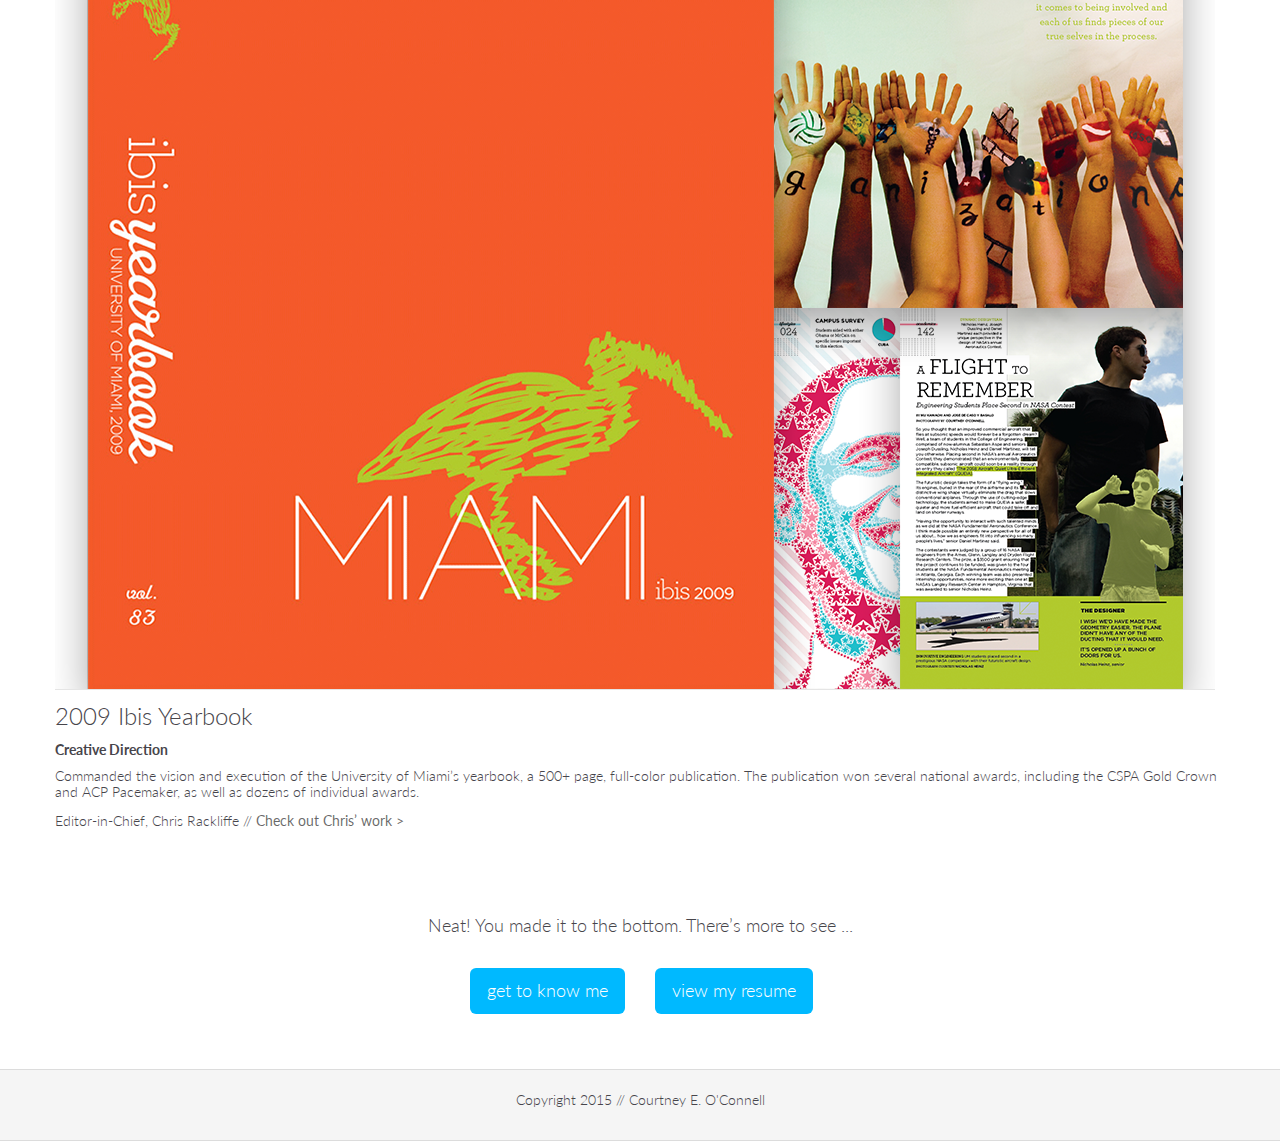
==== commit 85cef464: "removing contact page" ====
--- a/index.html
+++ b/index.html
@@ -34,9 +34,6 @@
 						<a href="about.html">about</a>
 					</li>
 					<li>
-						<a href="contact.html" class="ltc-3">contact</a>
-					</li>
-					<li>
 						<a href="resume.html" class="ltc-3" target="_blank">resume</a>
 					</li>
 				</ul>
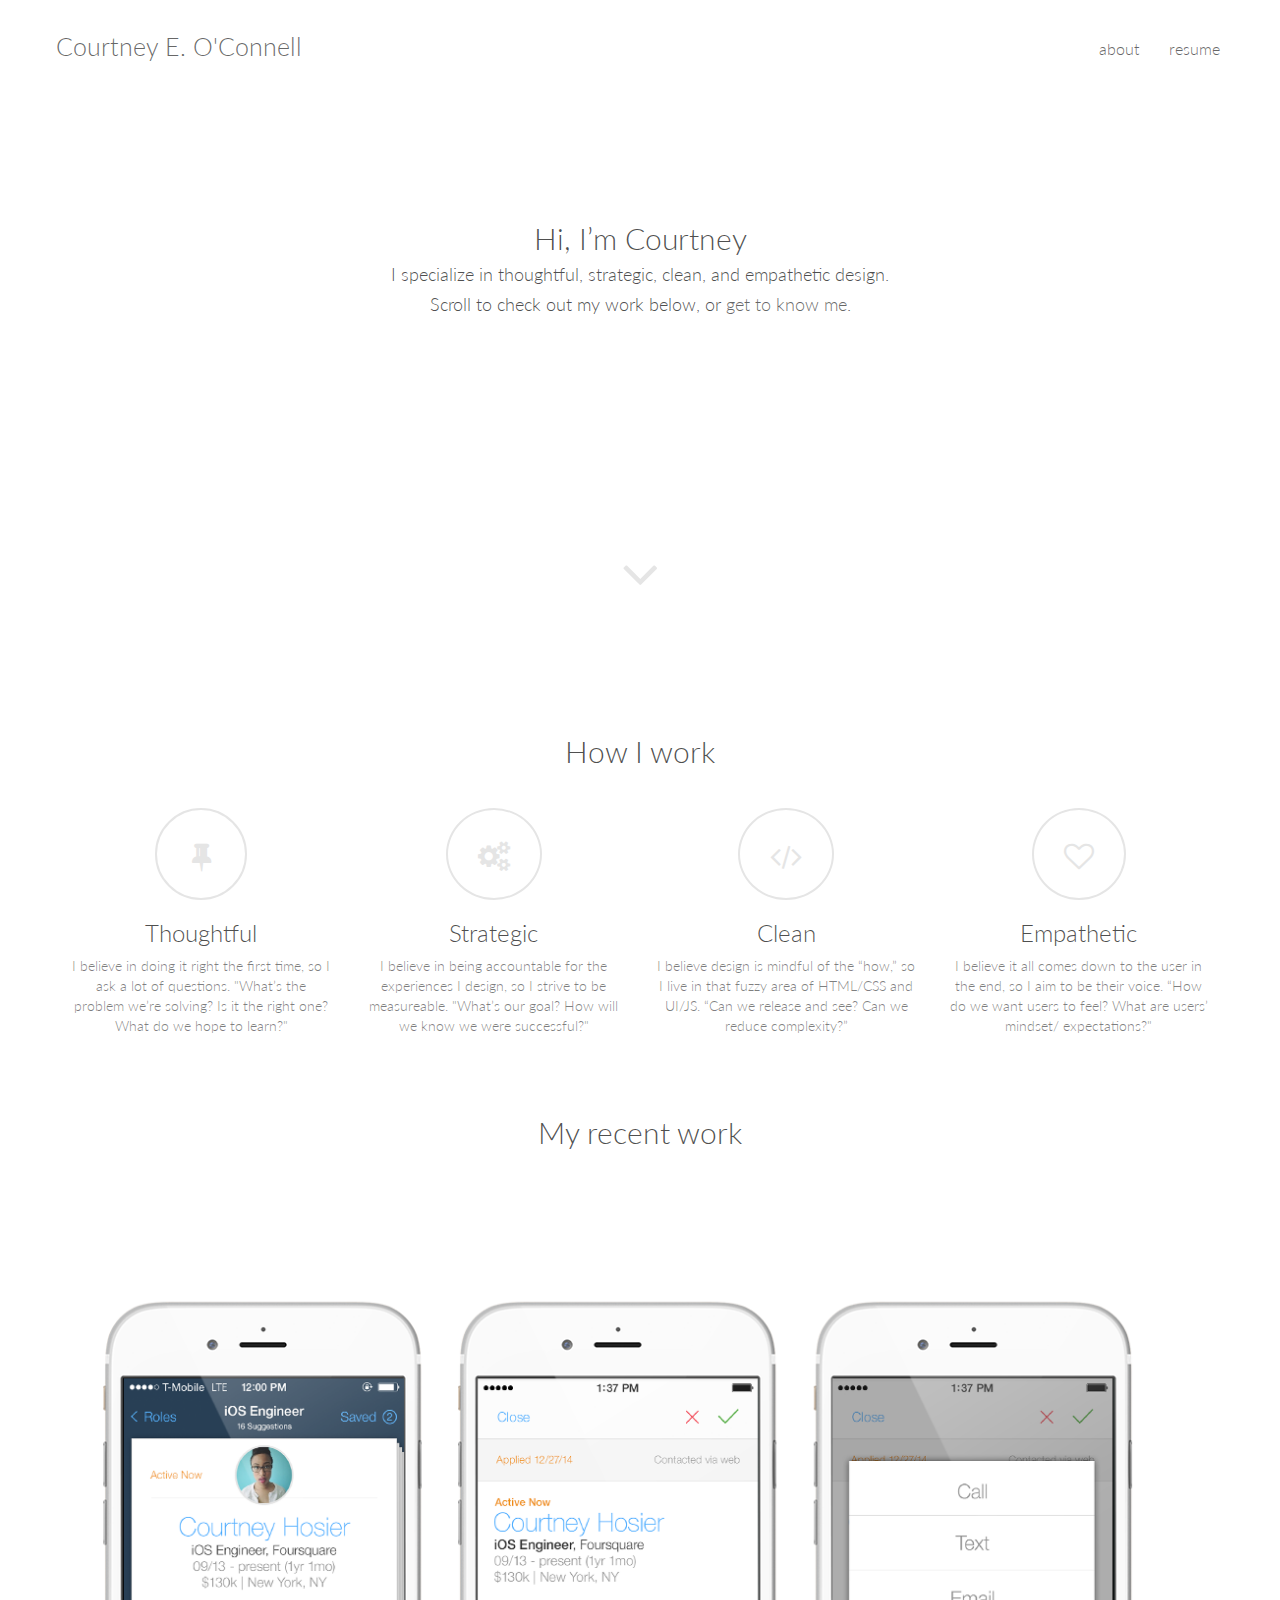
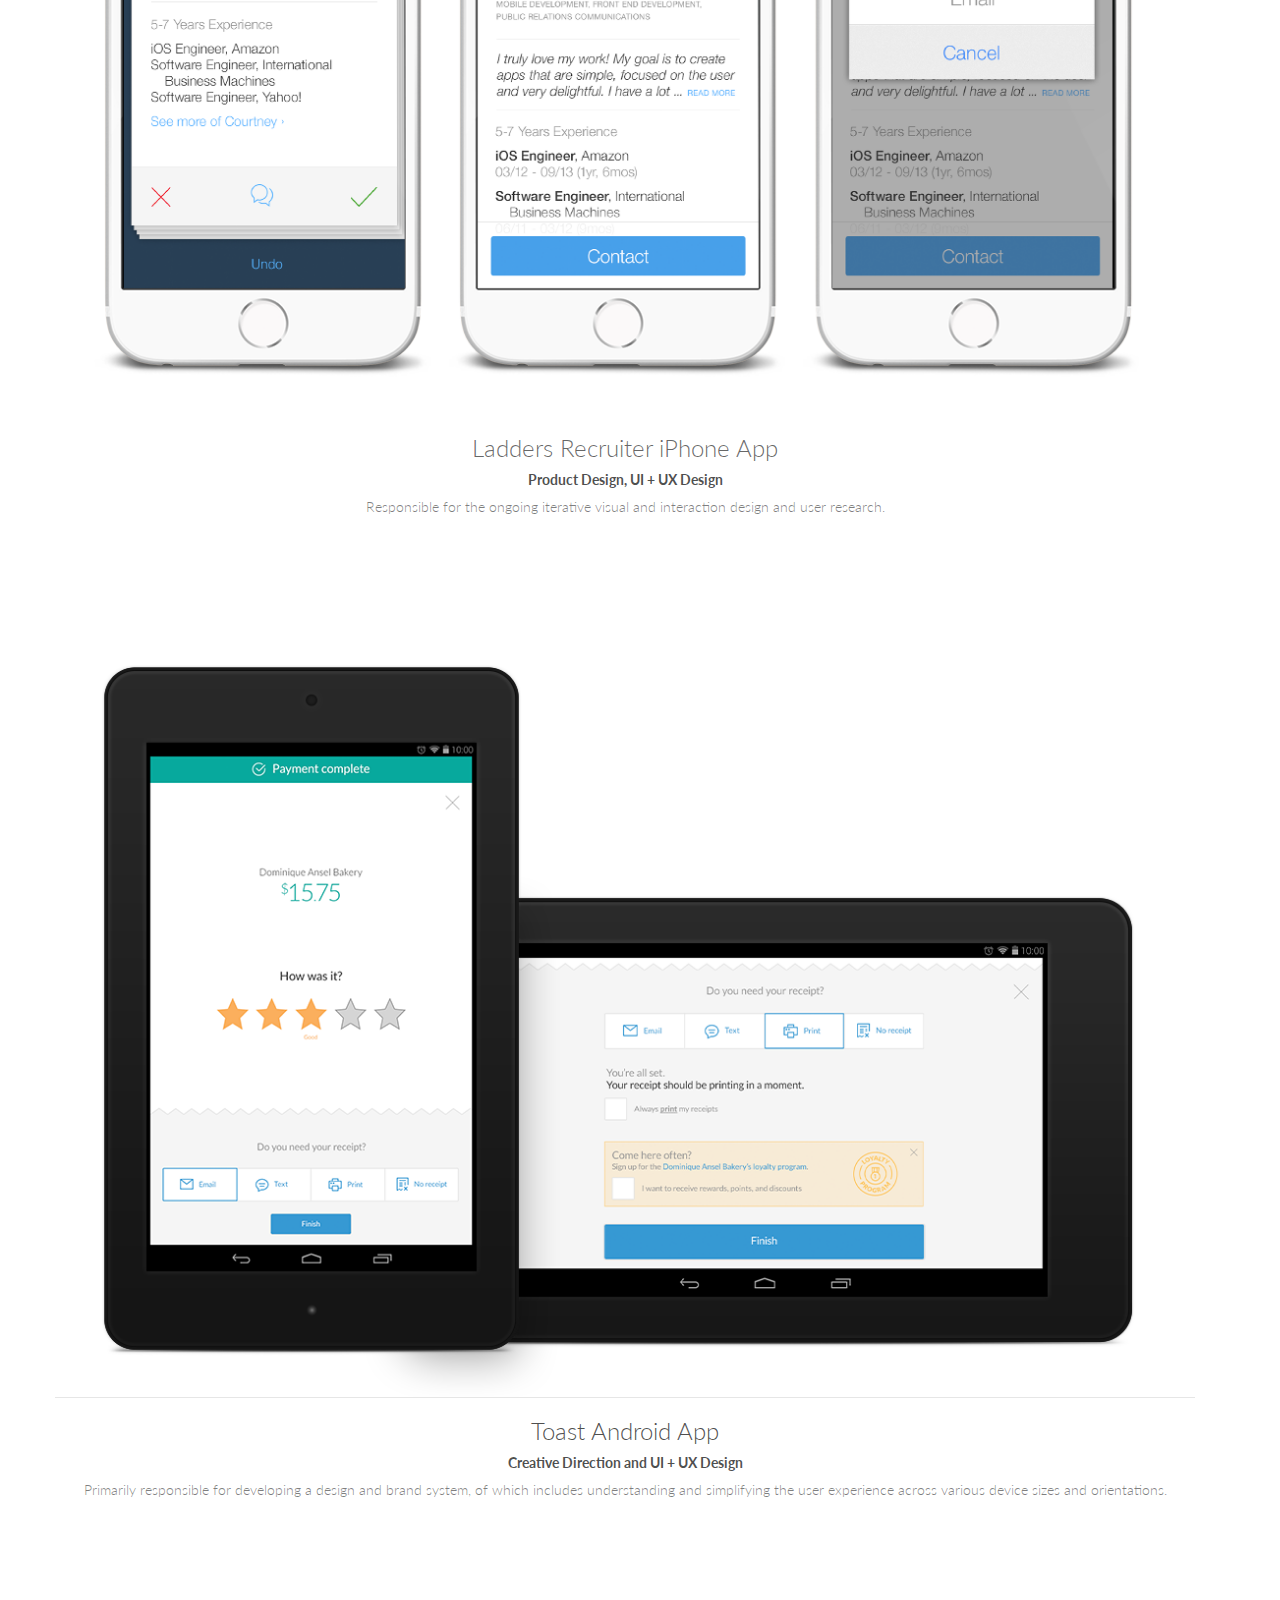
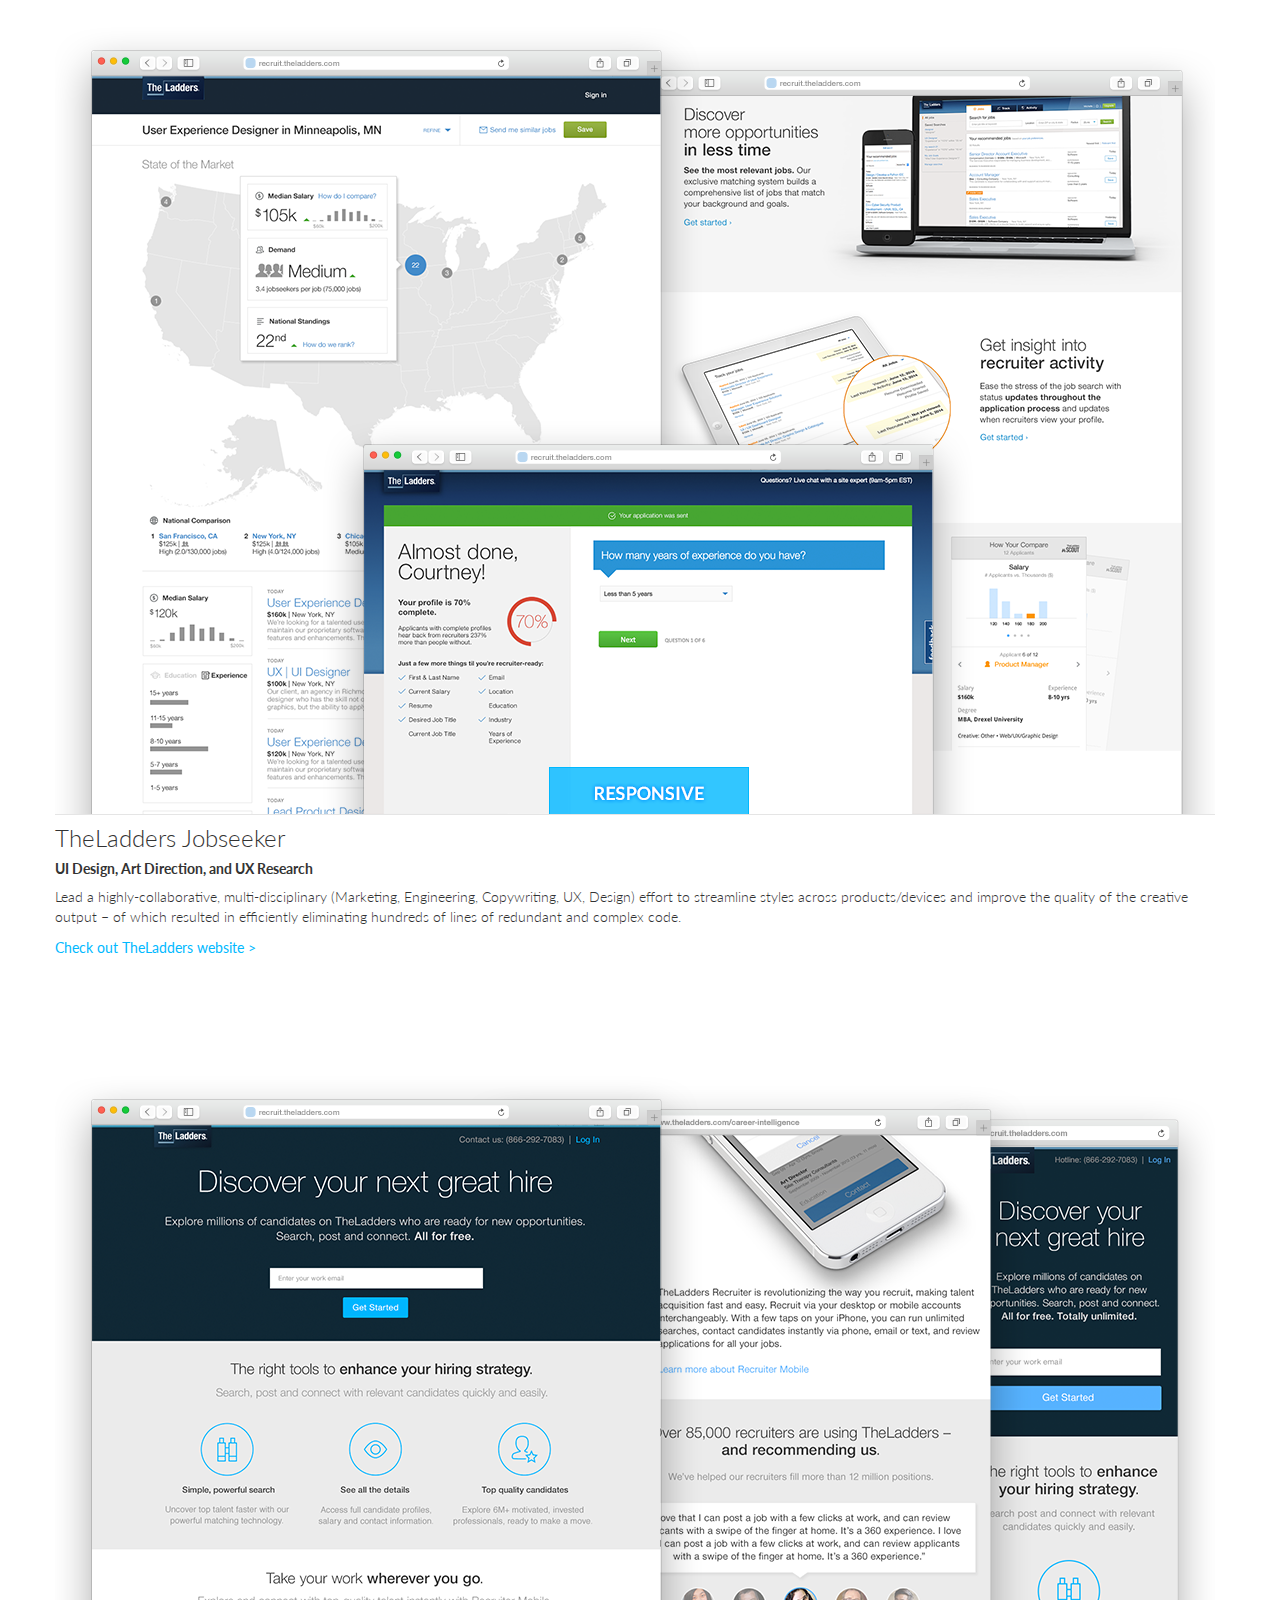
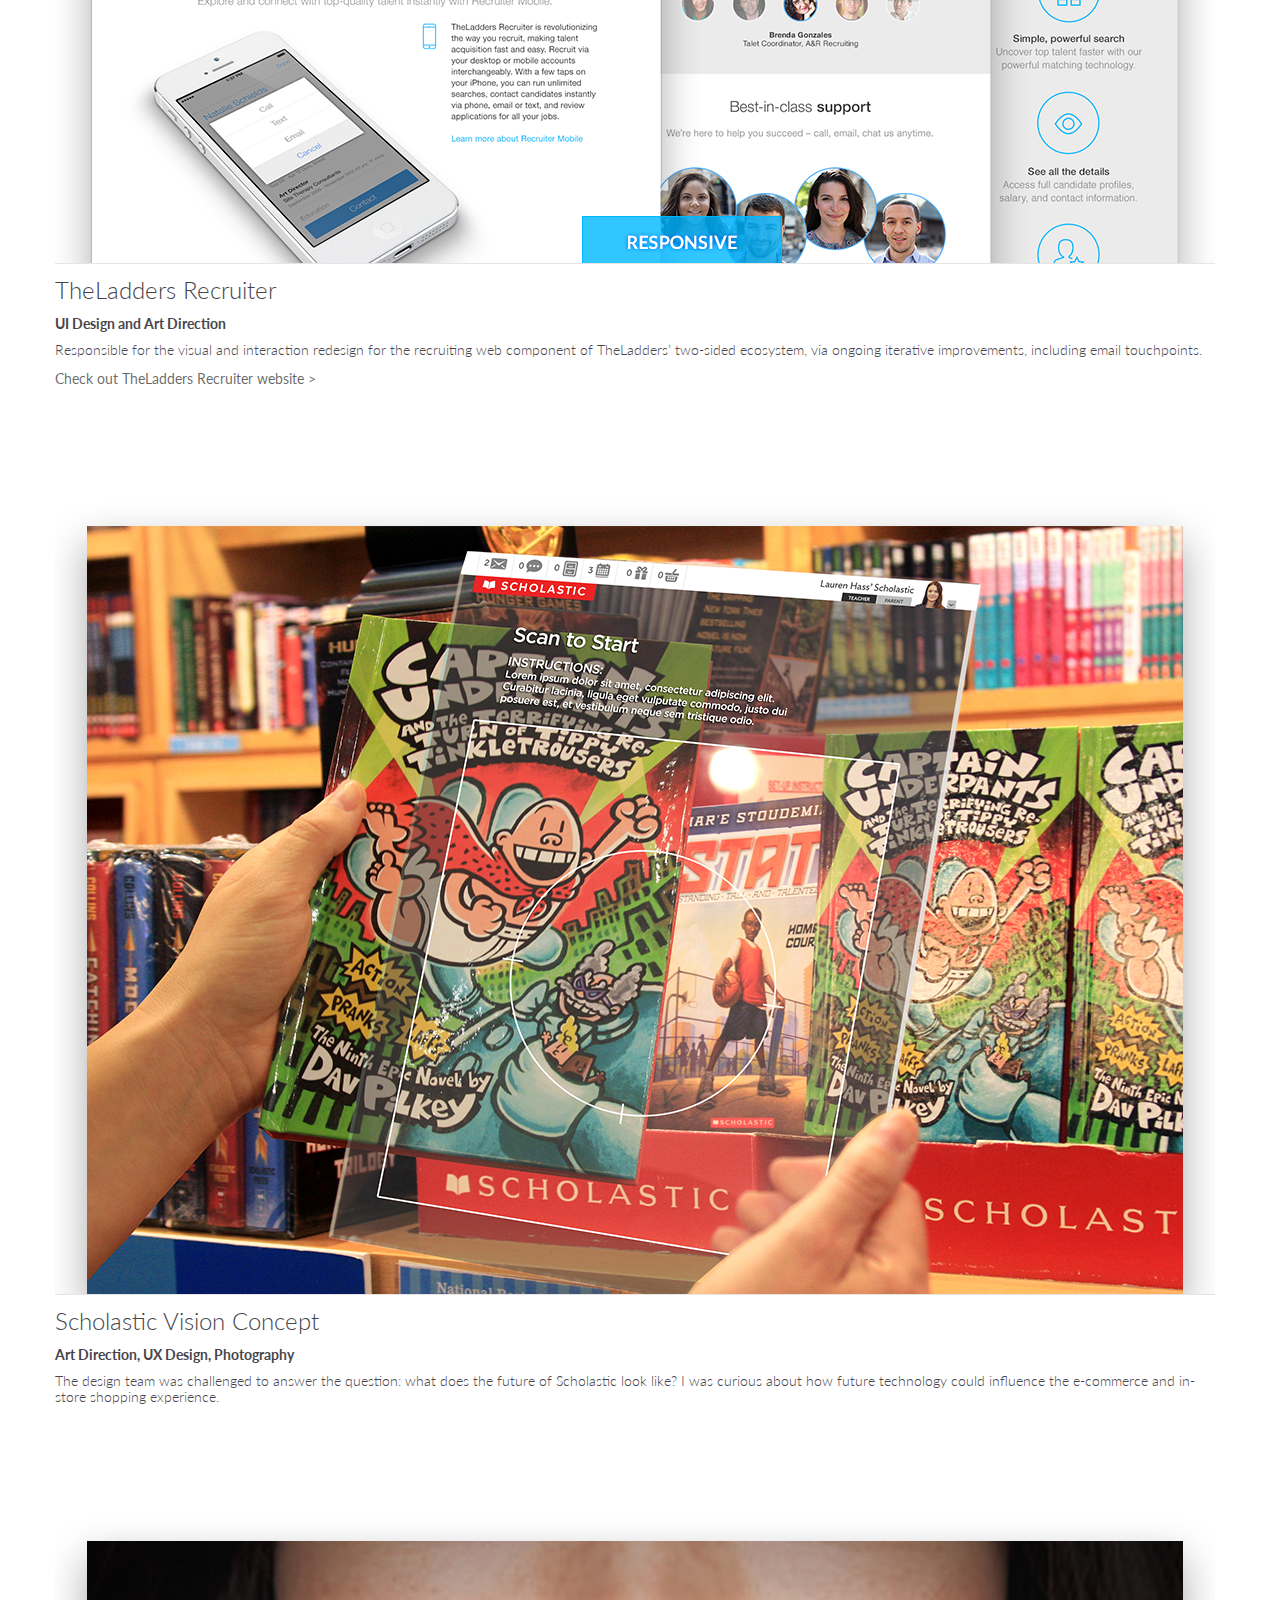
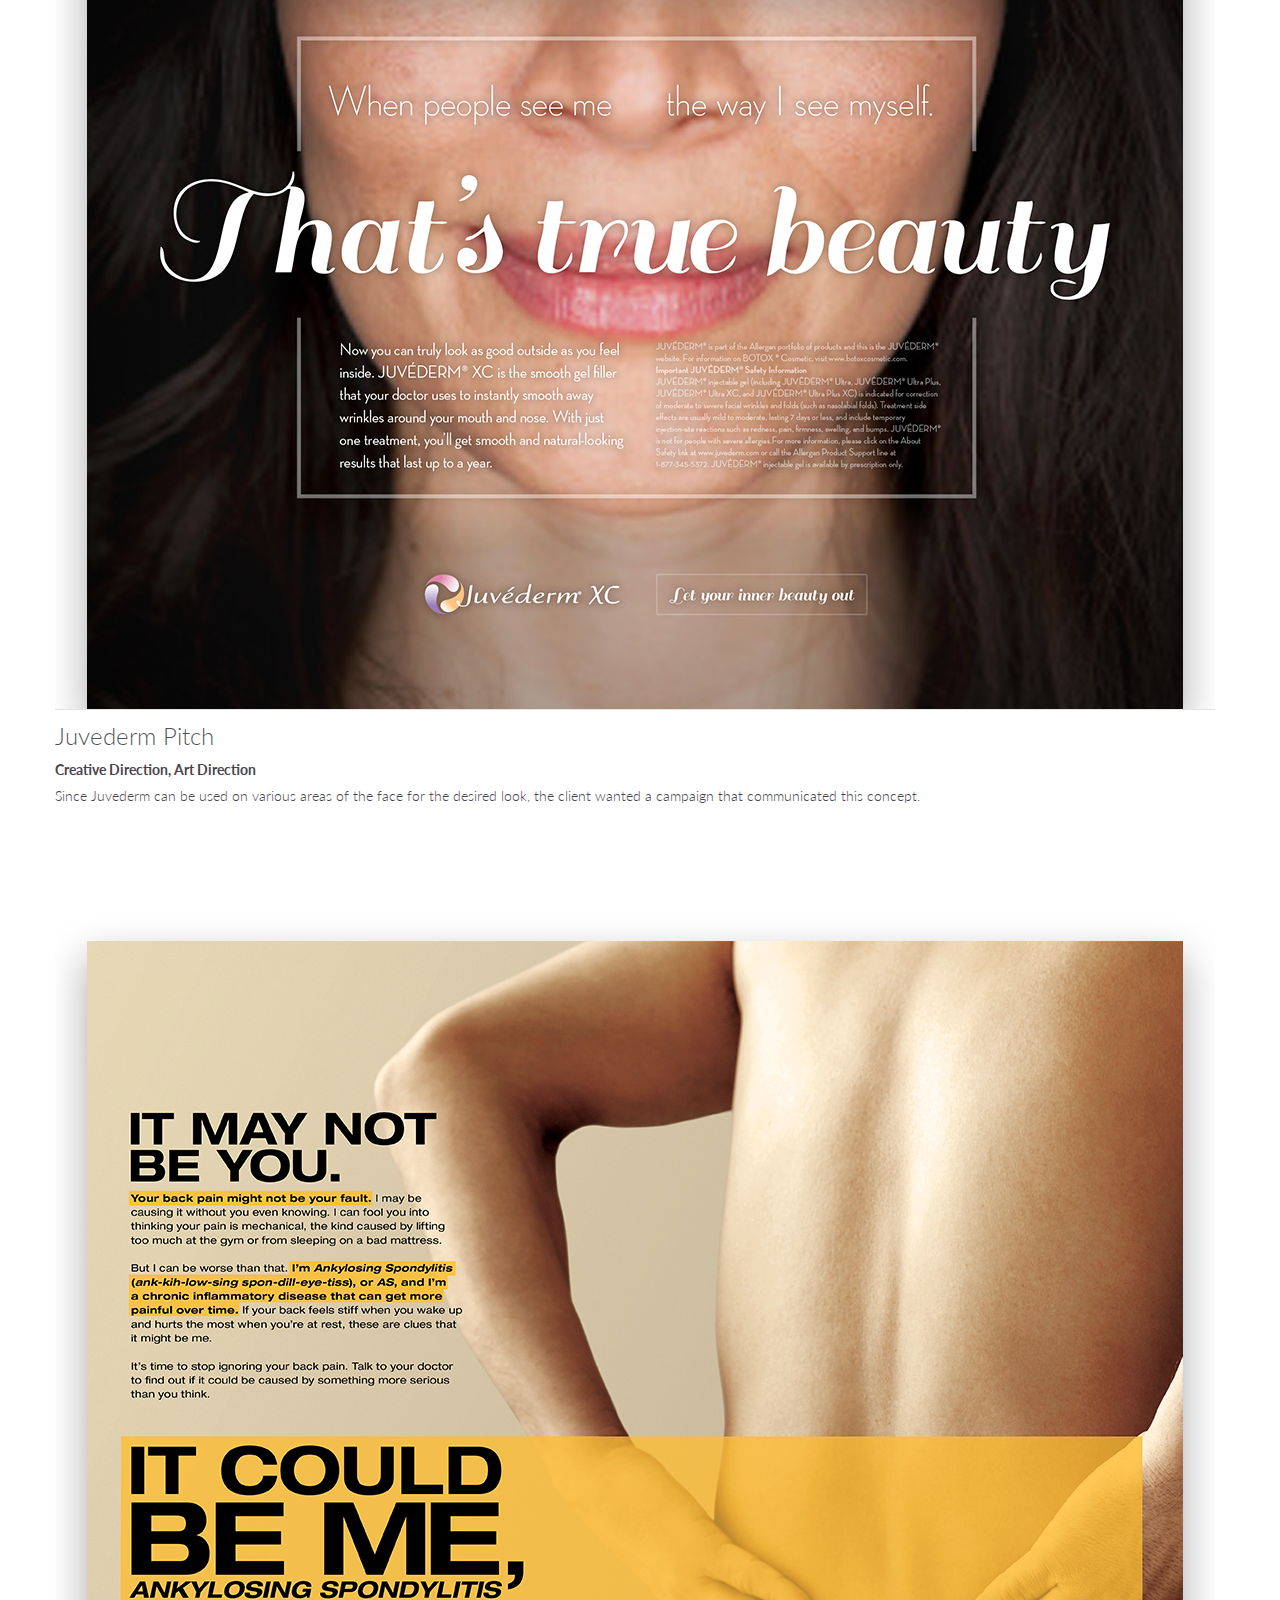
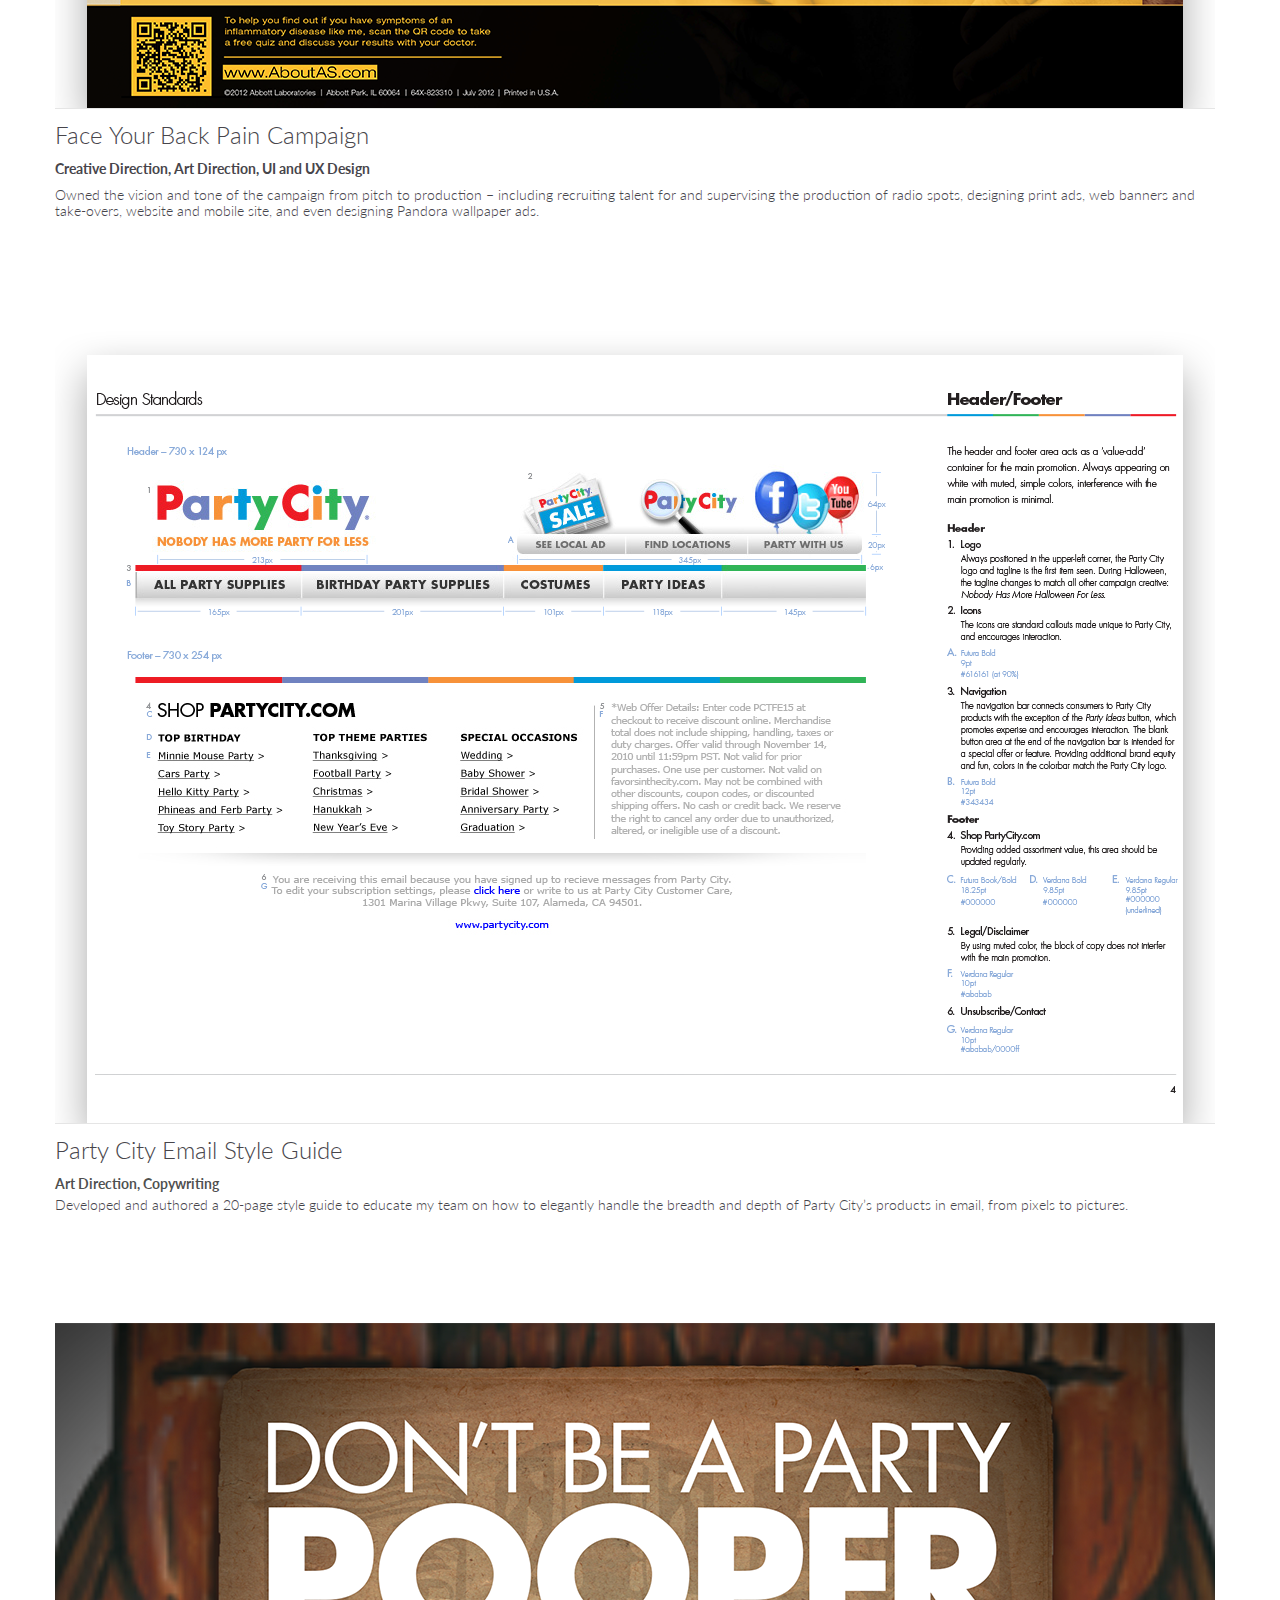
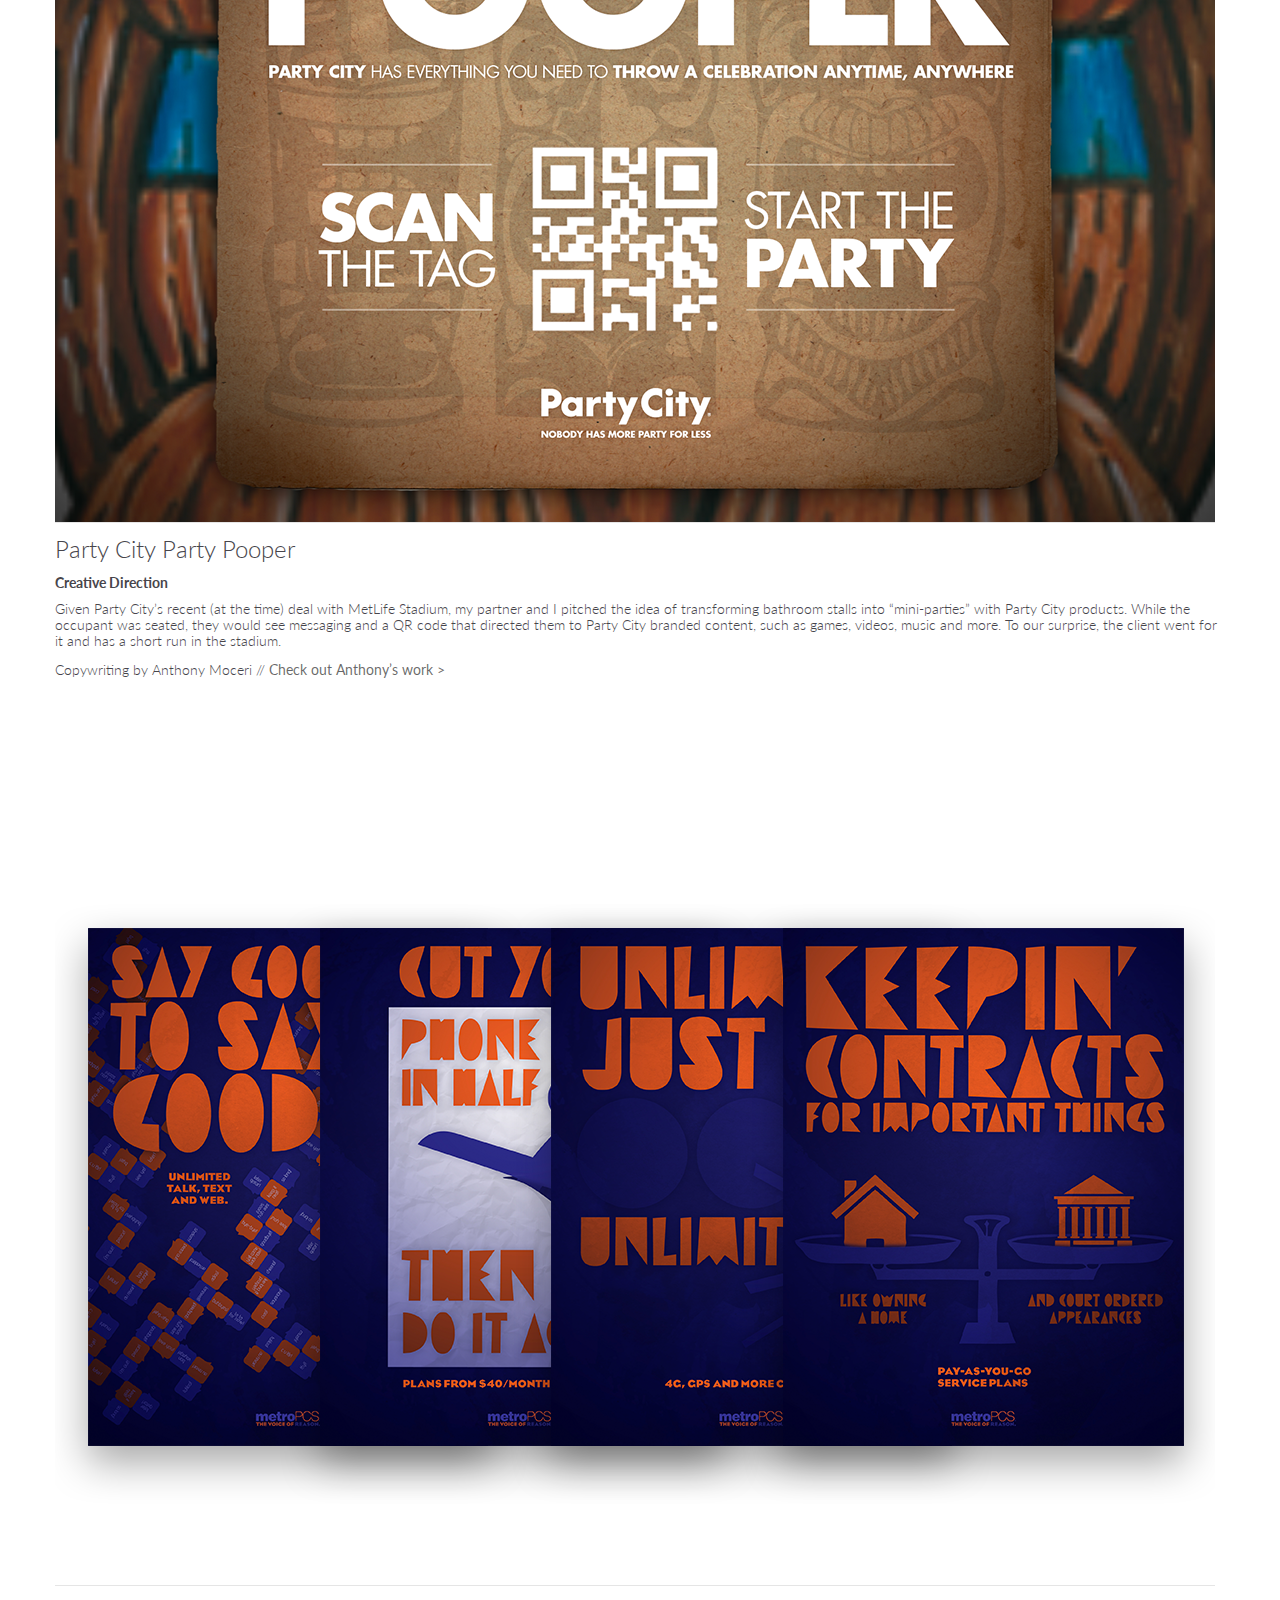
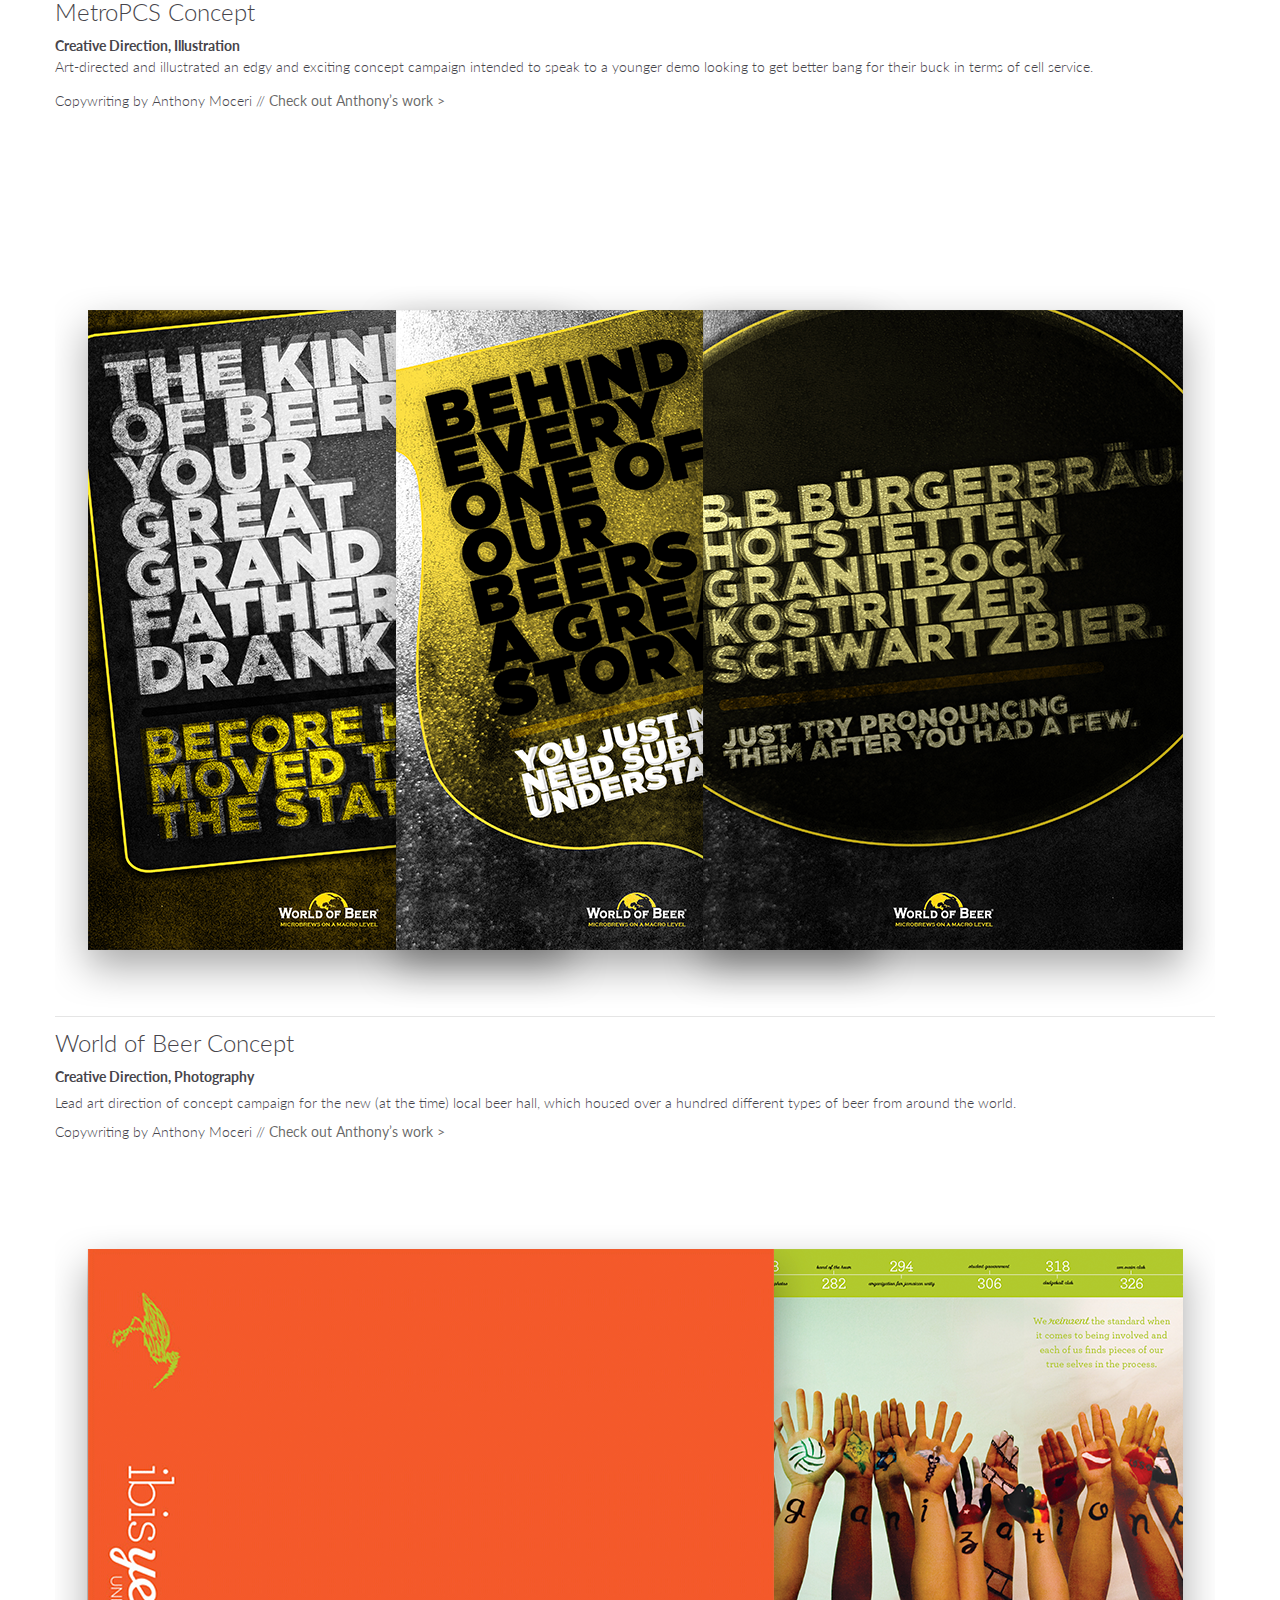
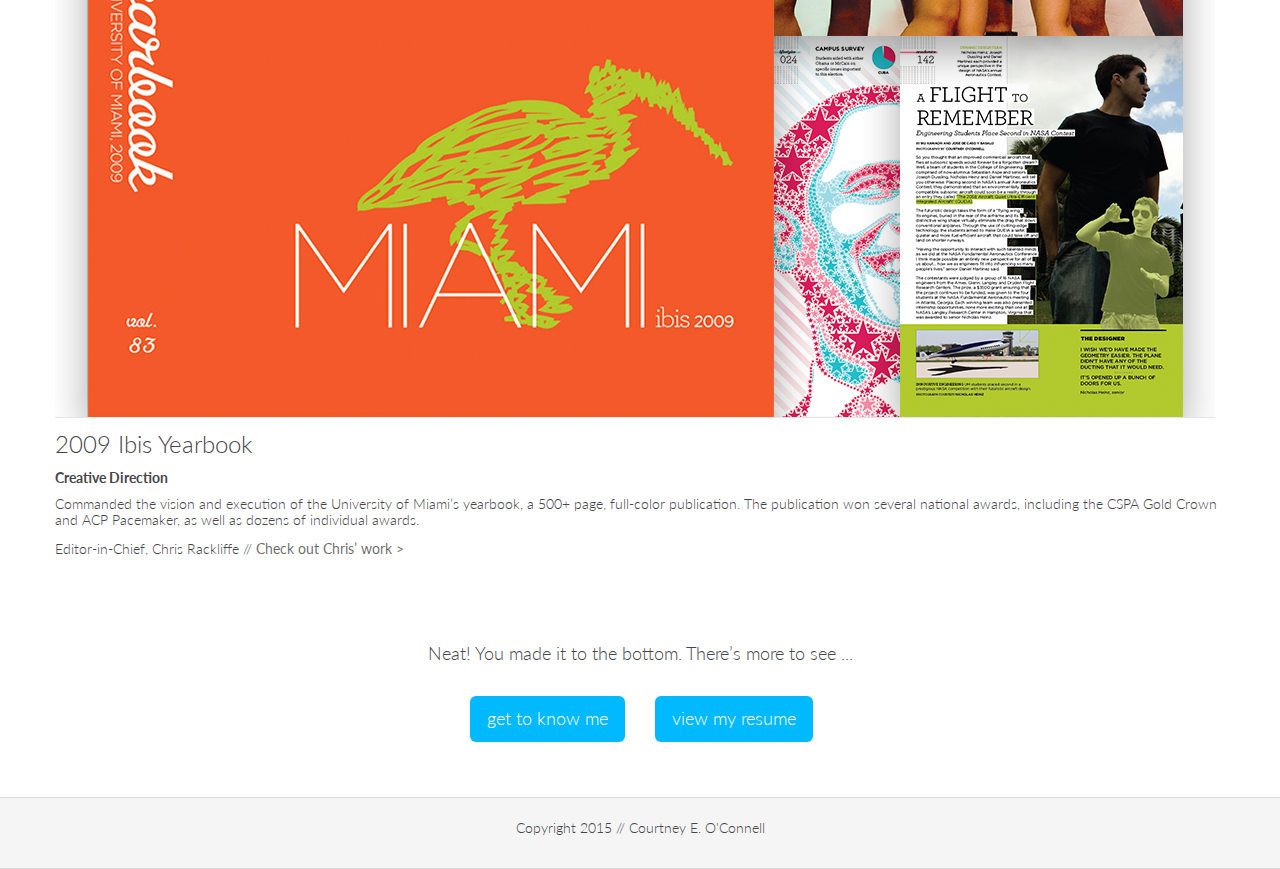
==== commit 1315dfd0: "clean-up" ====
--- a/index.html
+++ b/index.html
@@ -6,6 +6,7 @@
     <meta name="description" content="">
     <link rel="shortcut icon" type="image/png" href="favicon.png" />
     <meta name="viewport" content="width=device-width, initial-scale=1">
+    <link href='http://fonts.googleapis.com/css?family=Montserrat:400,700' rel='stylesheet' type='text/css'>
     <link rel="stylesheet" type="text/css" href="./css/bootstrap.css">
     <link rel="stylesheet" id="ppstyle" type="text/css" href="style.css">
     <link rel='stylesheet' href='./css/font-awesome.min.css'/><link href='http://fonts.googleapis.com/css?family=Lato:100,300,400,700,900' rel='stylesheet' type='text/css'>
@@ -46,22 +47,13 @@
 <!-- home-hero-bloc -->
 <div class="bloc l-bloc " id="home-hero-bloc">
 	<div class="container bloc-lg">
-		<div class="row">
-			<div class="col-sm-12">
-				<h1 class="mg-md text-center">
-					Hi, I&rsquo;m Courtney
-				</h1>
-				<h3 class="mg-md text-center">
-					I specialize in thoughtful, strategic, clean, and empathetic design.
-				</h3>
-				<h3 class="mg-md text-center">
-					Scroll to check out my work below, or
-				</h3>
-				<div class="text-center">
-					<a href="about.html" class="btn   btn-lg btn-c-3">get to know me</a>
-				</div>
-			</div>
-		</div>
+			<div class="col-sm-12 mg-md text-center">
+				<h2>Hi, I&rsquo;m Courtney</h2>
+				<h4>
+					<p>I specialize in thoughtful, strategic, clean, and empathetic design.</p>
+					<p>Scroll to check out my work below, or <a href="about.html">get to know me</a>.</p>
+				</h4>
+			</div>
 	</div>
 </div>
 <!-- home-hero-bloc END -->
@@ -80,135 +72,82 @@
 </div>
 <!-- bloc-2 END -->
 
-<!-- home-how-header-bloc -->
+<!-- How I Work -->
 <div class="bloc l-bloc " id="home-how-header-bloc">
 	<div class="container">
-		<div class="row">
-			<div class="col-sm-12">
-				<h2 class="mg-md text-center">
-					How I work
-				</h2>
-			</div>
-		</div>
-	</div>
-</div>
-<!-- home-how-header-bloc END -->
-
-<!-- home-how-bloc -->
-<div class="bloc  l-bloc " id="home-how-bloc">
-	<div class="container bloc-lg">
-		<div class="row">
-			<div class="col-sm-3">
-				<div class="text-center">
-					<span class="fa fa-thumb-tack icon-round icon-md icon-5"></span>
-				</div>
-				<h3 class="text-center mg-md">
-					Thoughtful
-				</h3>
-				<p class="text-center">
-					I believe in doing it right the first time, so I ask a lot of questions. "What&rsquo;s the problem we&rsquo;re solving? Is it the right one? What do we hope to learn?"
-				</p>
-			</div>
-			<div class="col-sm-3">
-				<div class="text-center">
-					<span class="fa fa-cogs icon-round icon-md icon-5"></span>
-				</div>
-				<h3 class="text-center mg-md">
-					Strategic
-				</h3>
-				<p class="text-center">
-					I believe in being accountable for the experiences I design, so I strive to be measureable. "What&rsquo;s our goal? How will we know we were successful?"
-				</p>
-			</div>
-			<div class="col-sm-3">
-				<div class="text-center">
-					<span class="fa fa-code icon-round icon-md icon-5"></span>
-				</div>
-				<h3 class="text-center mg-md">
-					Clean
-				</h3>
-				<p class="text-center">
-					I believe design is about “what” and “how,” so I live in that fuzzy area of HTML/CSS and UI/JS. “Can we release and see? Can we reduce complexity?"
-				</p>
-			</div>
-			<div class="col-sm-3">
-				<div class="text-center">
-					<span class="fa fa-heart-o icon-round icon-md icon-5"></span>
-				</div>
-				<h3 class="text-center mg-md">
-					Empathetic
-				</h3>
-				<p class="text-center">
-					I believe it all comes down to the user in the end, so I aim to be their voice. “How do we want users to feel? What are users&rsquo; mindset/ expectations?"
-				</p>
-			</div>
-		</div>
-	</div>
-</div>
-<!-- home-how-bloc END -->
-
-<!-- home-work-header-bloc -->
-<div class="bloc l-bloc " id="home-work-header-bloc">
-	<div class="container bloc-sm">
-		<div class="row">
-			<div class="col-sm-12">
-				<h2 class="mg-md text-center  ">
-					My recent work
-				</h2>
-			</div>
-		</div>
-	</div>
-</div>
-<!-- home-work-header-bloc END -->
-
-<!-- work-bloc-tlc-rm -->
-<div class="bloc l-bloc  " id="work-bloc-tlc-rm">
-	<div class="container bloc-md">
-		<div class="row">
-			<div class="col-sm-12">
-				<img src="img/theladders-rm-01.png" class="img-responsive center-block" alt='' />
-				<h3 class=" mg-sm ">
-					TheLadders Recruiter iPhone App
-				</h3>
-				<h5 class="  mg-sm">
-					<strong>UI Design, Art Direction, and UX Research</strong>
-				</h5>
-				<p class=" mg-sm">
-					Responsible for the ongoing iterative visual and interaction design – that includes performing user testing.
-				</p>
-				<p class="">
-					<i>v1.10 shown</i>
-				</p><a href="https://itunes.apple.com/us/app/theladders-recruiter/id835317365?mt=8" class="a-btn pull-left ltc-3" target="_blank">Check out the latest version of TheLadders Recruiter app ></a>
-			</div>
-		</div>
-	</div>
-</div>
-<!-- work-bloc-tlc-rm END -->
-
-<!-- work-bloc-toast -->
-<div class="bloc l-bloc  " id="work-bloc-toast">
-	<div class="container bloc-md">
-		<div class="row">
-			<div class="col-sm-12">
-				<img src="img/toast.png" class="img-responsive" alt='' />
-				<h3 class="  mg-sm">
-					Toast Android App
-				</h3>
-				<h5 class="  mg-sm">
-					<strong>Creative Direction, UI and UX Design</strong>
-				</h5>
-				<p class=" mg-sm">
-					Primarily responsible for developing a design and brand system, of which includes understanding and simplifying the user experience across various device sizes and orientations.
-				</p>
-			</div>
-		</div>
-	</div>
-</div>
-<!-- work-bloc-toast END -->
+		<div class="col-sm-12 mg-md text-center">
+			<h2>How I work</h2>
+		</div>
+	<div class="row">
+		<div class="col-sm-3 text-center mg-md">
+			<span class="fa fa-thumb-tack icon-round icon-md icon-5"></span>
+			<h3>Thoughtful</h3>
+			<p>
+				I believe in doing it right the first time, so I ask a lot of questions. "What&rsquo;s the problem we&rsquo;re solving? Is it the right one? What do we hope to learn?"
+			</p>
+		</div>
+		<div class="col-sm-3 text-center mg-md">
+			<span class="fa fa-cogs icon-round icon-md icon-5"></span>
+			<h3>Strategic</h3>
+			<p>
+				I believe in being accountable for the experiences I design, so I strive to be measureable. "What&rsquo;s our goal? How will we know we were successful?"
+			</p>
+		</div>
+		<div class="col-sm-3 text-center mg-md">
+			<span class="fa fa-code icon-round icon-md icon-5"></span>
+			<h3>Clean</h3>
+			<p>
+				I believe design is mindful of the “how,” so I live in that fuzzy area of HTML/CSS and UI/JS. “Can we release and see? Can we reduce complexity?”
+			</p>
+		</div>
+		<div class="col-sm-3 text-center mg-md">
+			<span class="fa fa-heart-o icon-round icon-md icon-5"></span>
+			<h3>Empathetic</h3>
+			<p>
+				I believe it all comes down to the user in the end, so I aim to be their voice. “How do we want users to feel? What are users&rsquo; mindset/ expectations?"
+			</p>
+		</div>
+	</div>
+</div>
+<!-- How I Work END -->
+
+<!-- My Recent Work -->
+<div class="container bloc-sm">
+	<div class="col-sm-12 mg-md text-center">
+		<h2>My recent work</h2>
+	</div>
+</div>
+<!-- My Recent Work END -->
+
+<!-- Work - Ladders Recruiter -->
+<div class="container bloc-sm">
+	<div class="row col-sm-12 text-center mg-sm">
+		<img src="img/theladders-rm-01.png" class="img-responsive center-block" alt='' />
+		<h3><a href="tlc-recruiter-mobile.html">Ladders Recruiter iPhone App</a></h3>
+		<h5><strong>Product Design, UI + UX Design</strong></h5>	
+		<p>
+			Responsible for the ongoing iterative visual and interaction design and user research.
+		</p>
+	</div>
+</div>
+<!-- Work - Ladders Recruiter END -->
+
+<!-- Work - Toast -->
+<div class="container bloc-md">
+	<div class="row col-sm-12 text-center mg-sm">
+		<img src="img/toast.png" class="img-responsive" alt='' />
+		<h3>Toast Android App</h3>
+		<h5><strong>Creative Direction and UI + UX Design</strong></h5>
+		<p>
+			Primarily responsible for developing a design and brand system, of which includes understanding and simplifying the user experience across various device sizes and orientations.
+		</p>
+		</div>
+	</div>
+</div>
+<!-- Work - Toast END -->
 
 <!-- work-bloc-tlc-js-web -->
-<div class="bloc l-bloc  " id="work-bloc-tlc-js-web">
-	<div class="container bloc-md">
+<div class="container bloc-md">
 		<div class="row">
 			<div class="col-sm-12">
 				<img src="img/theladders-js-01.png" class="img-responsive" alt='' />
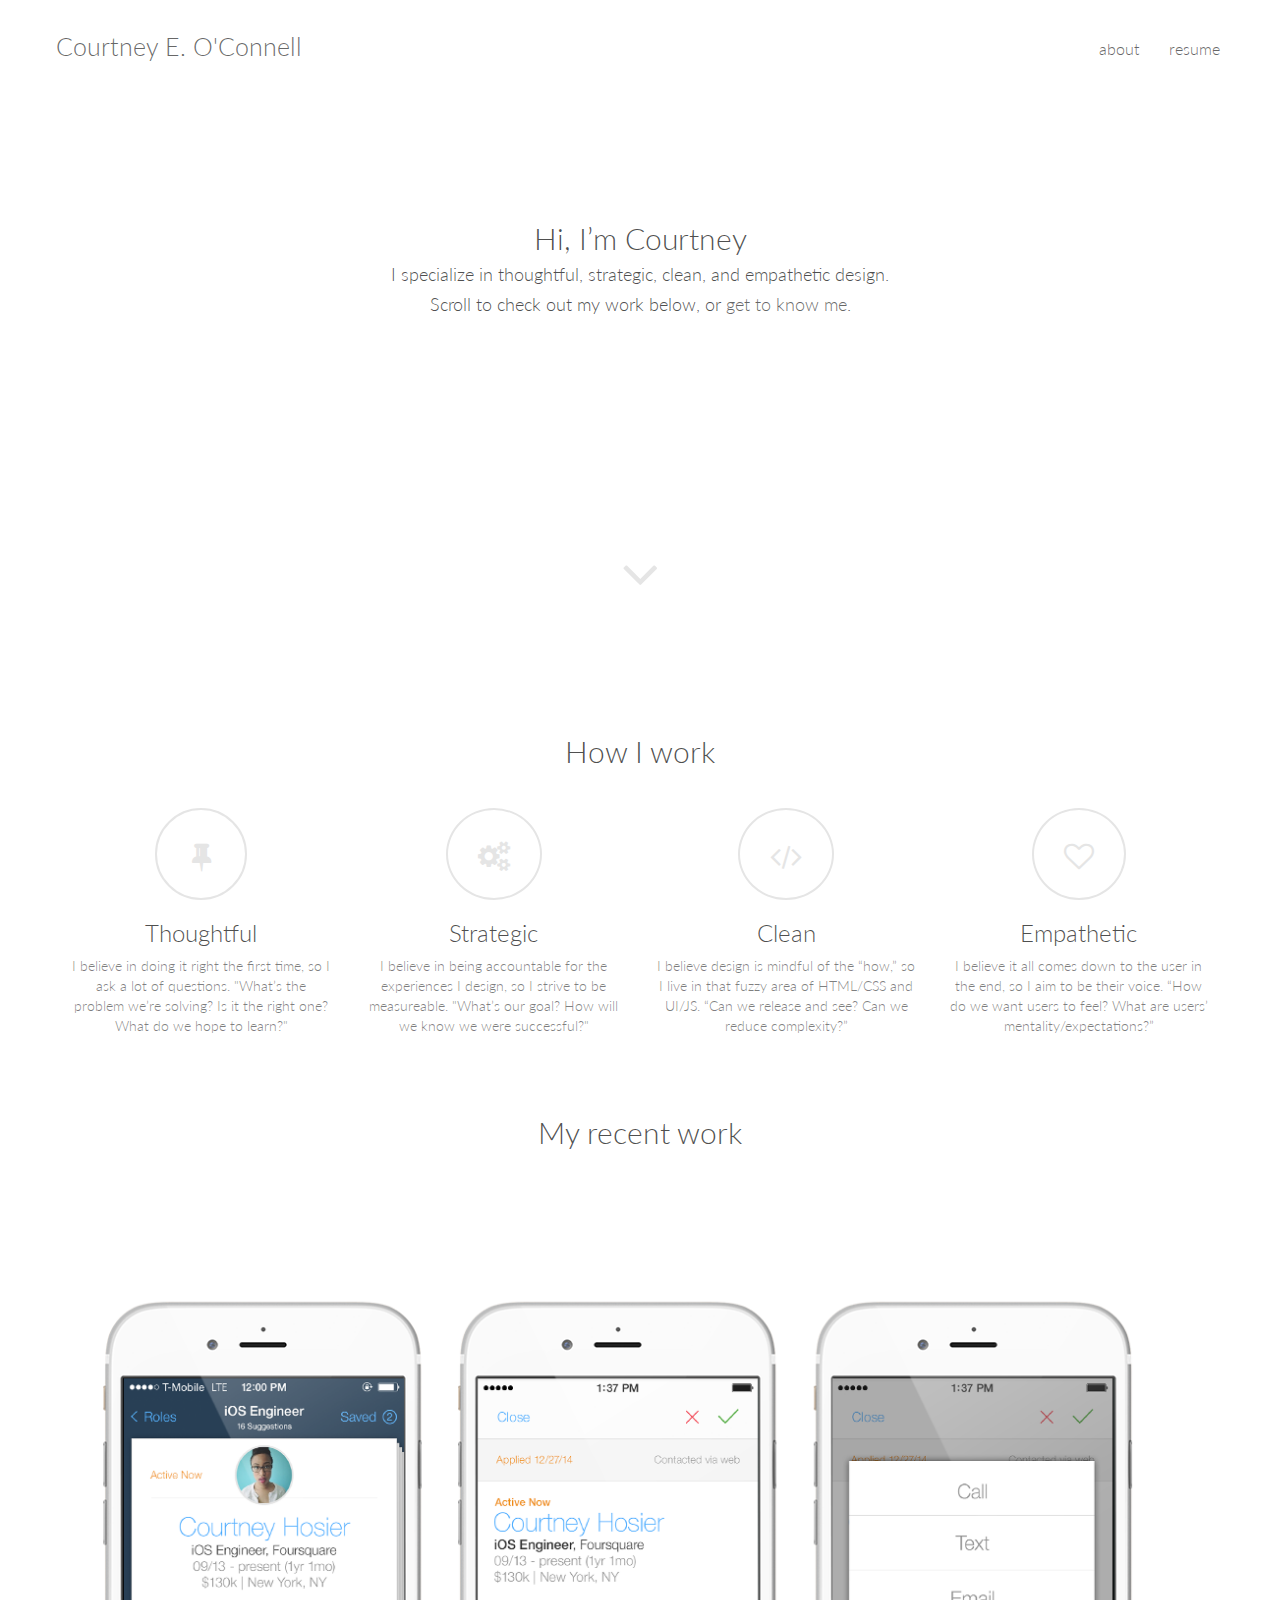
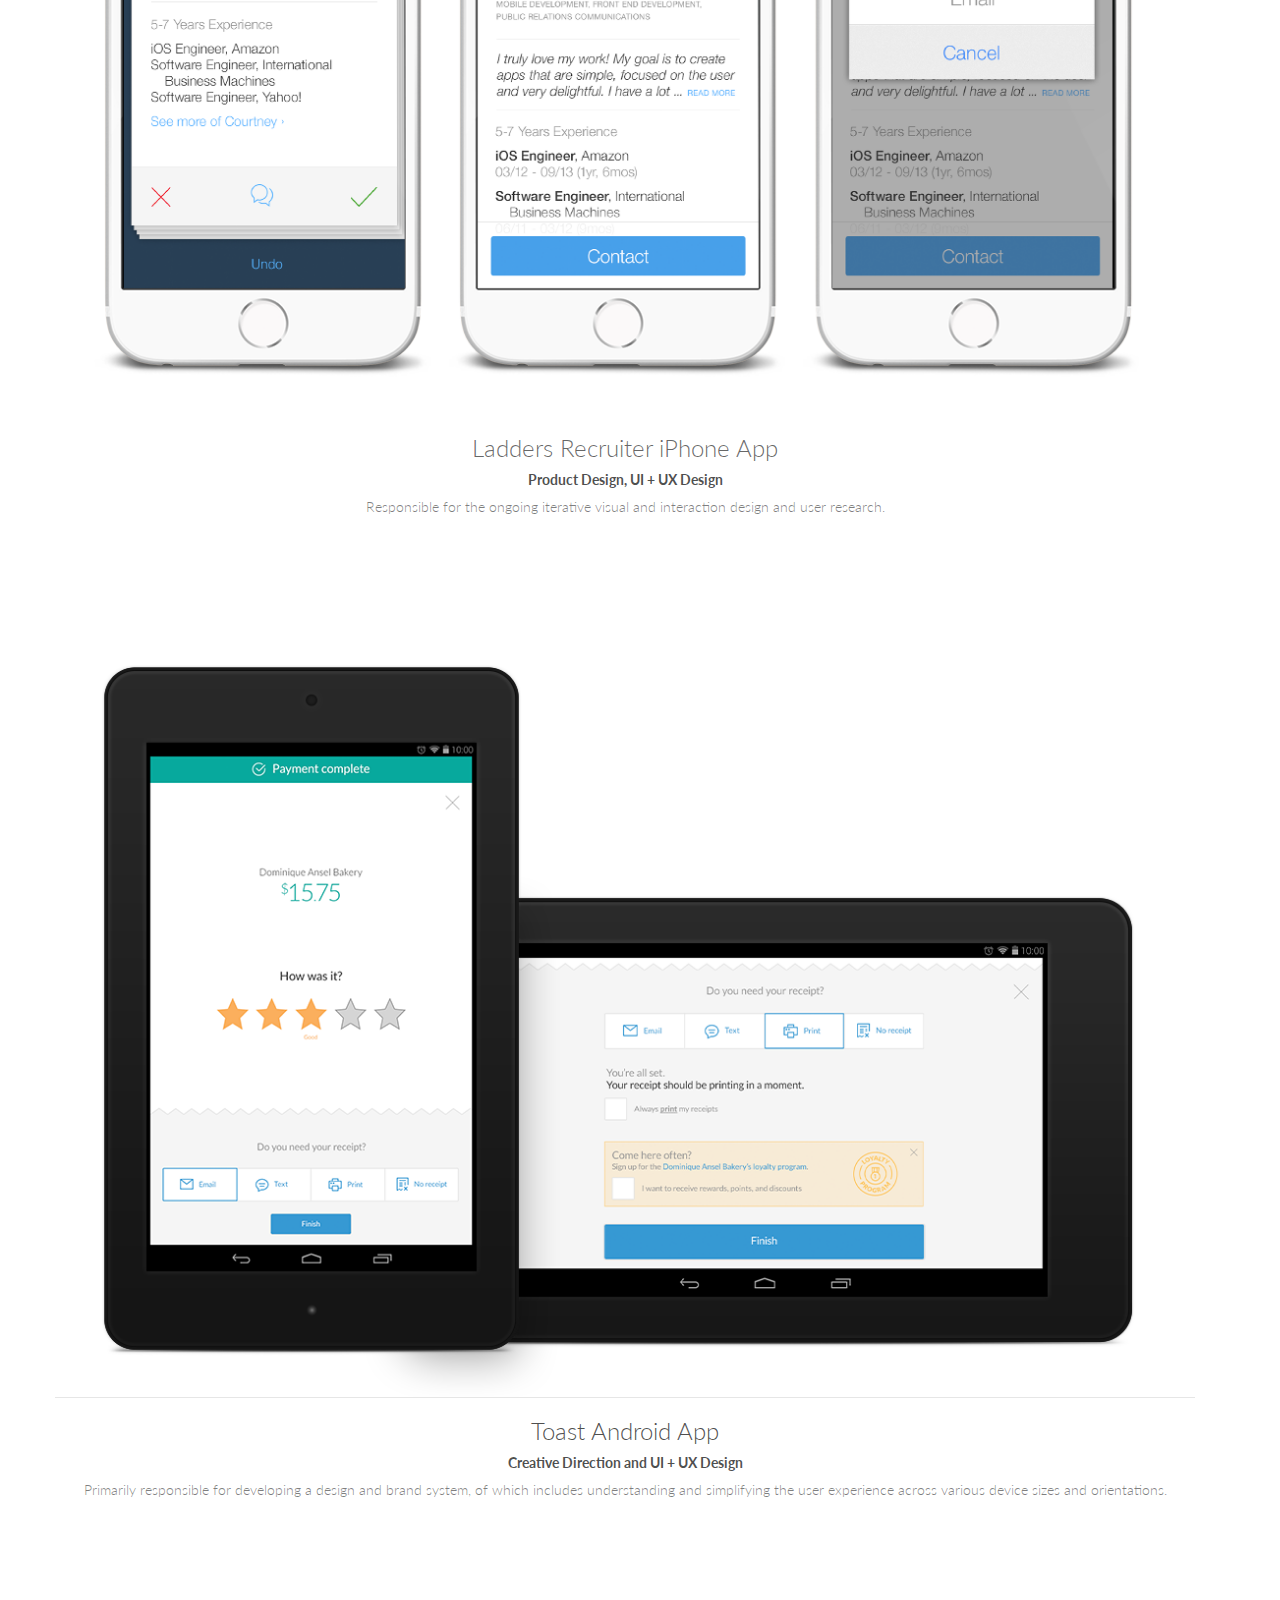
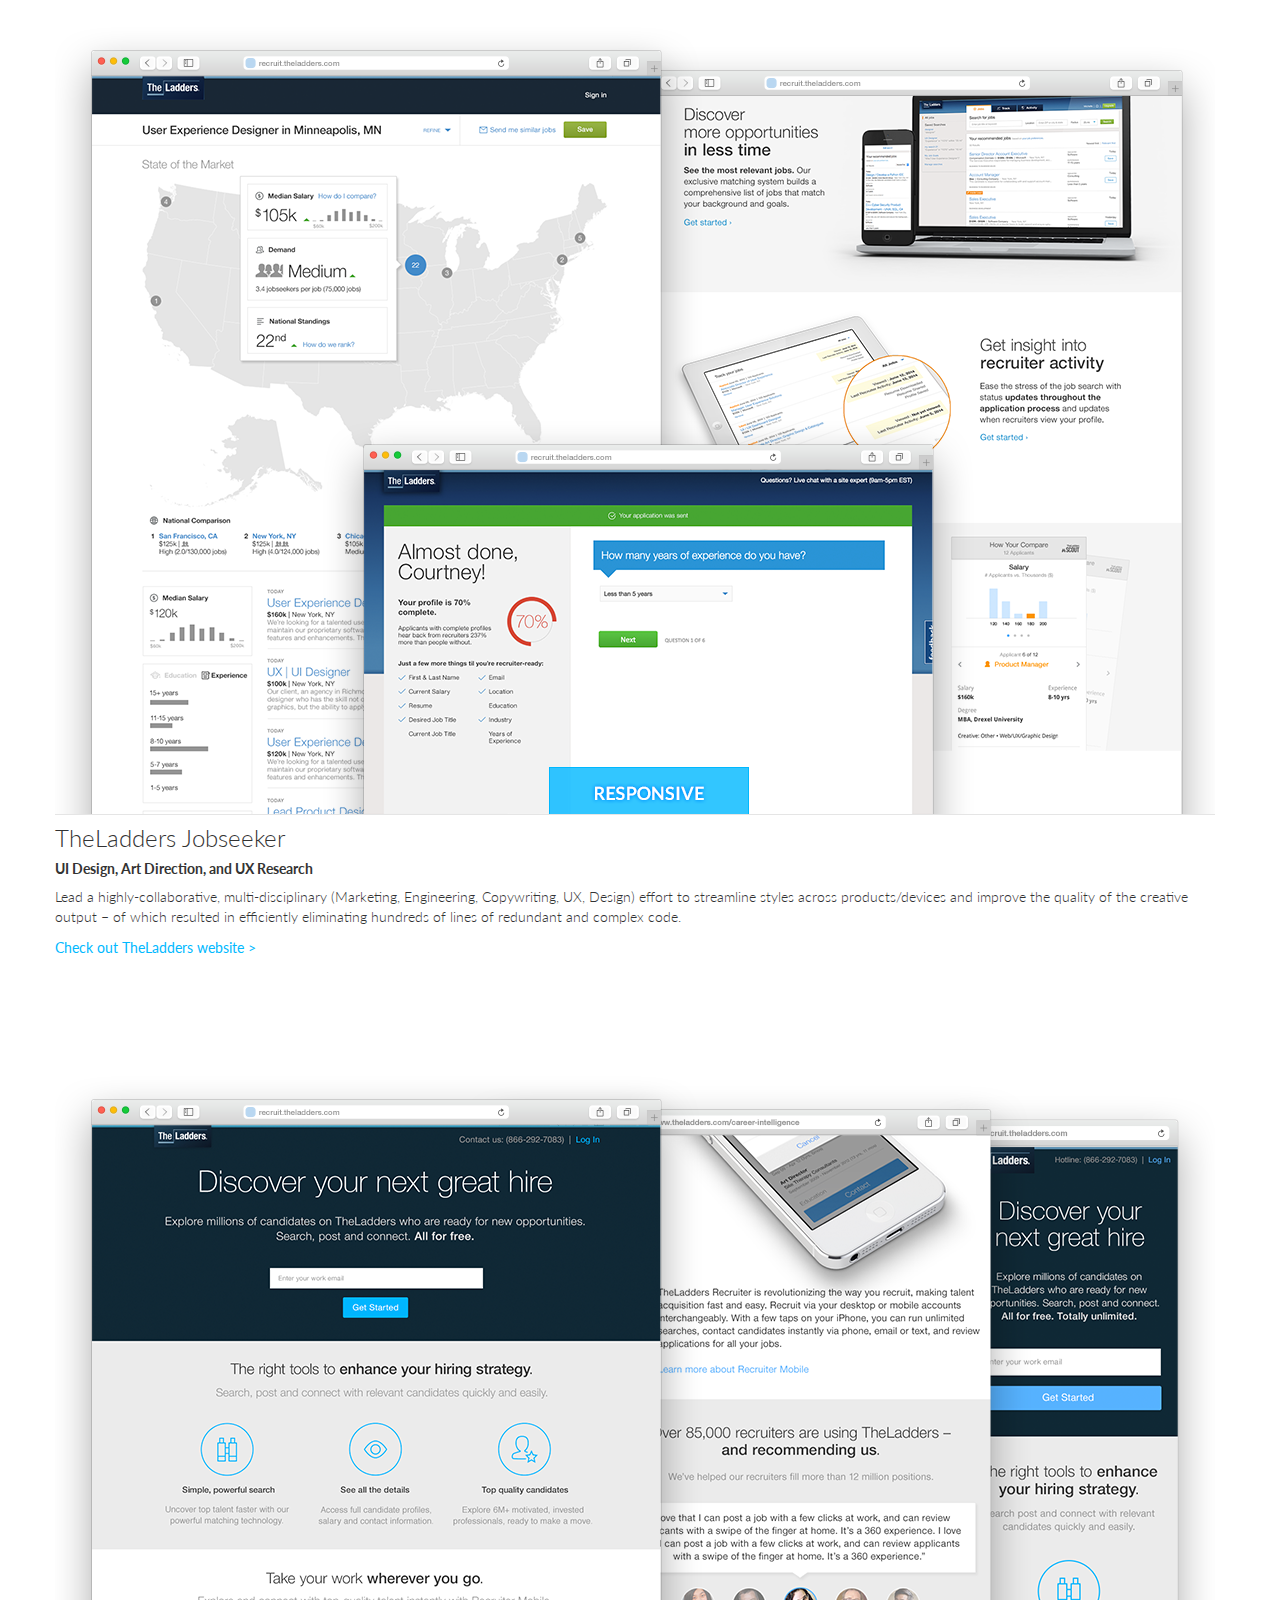
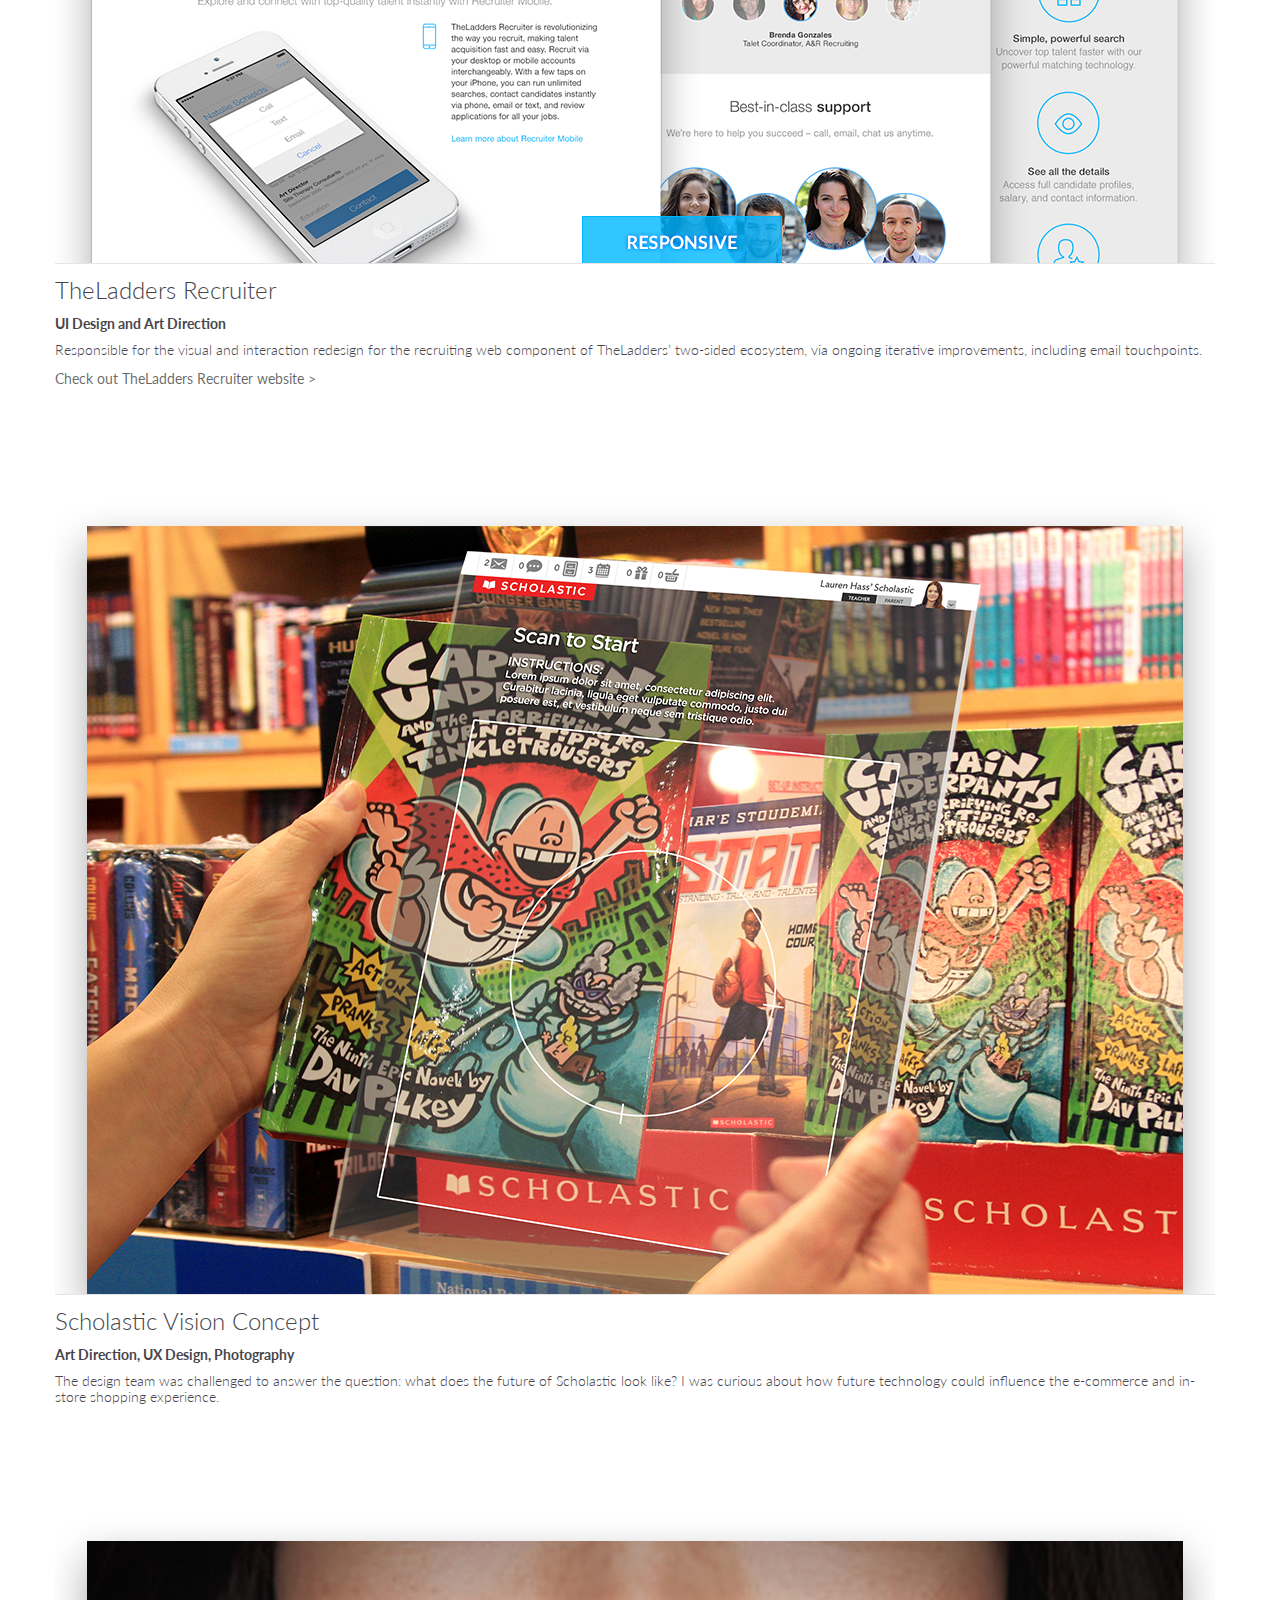
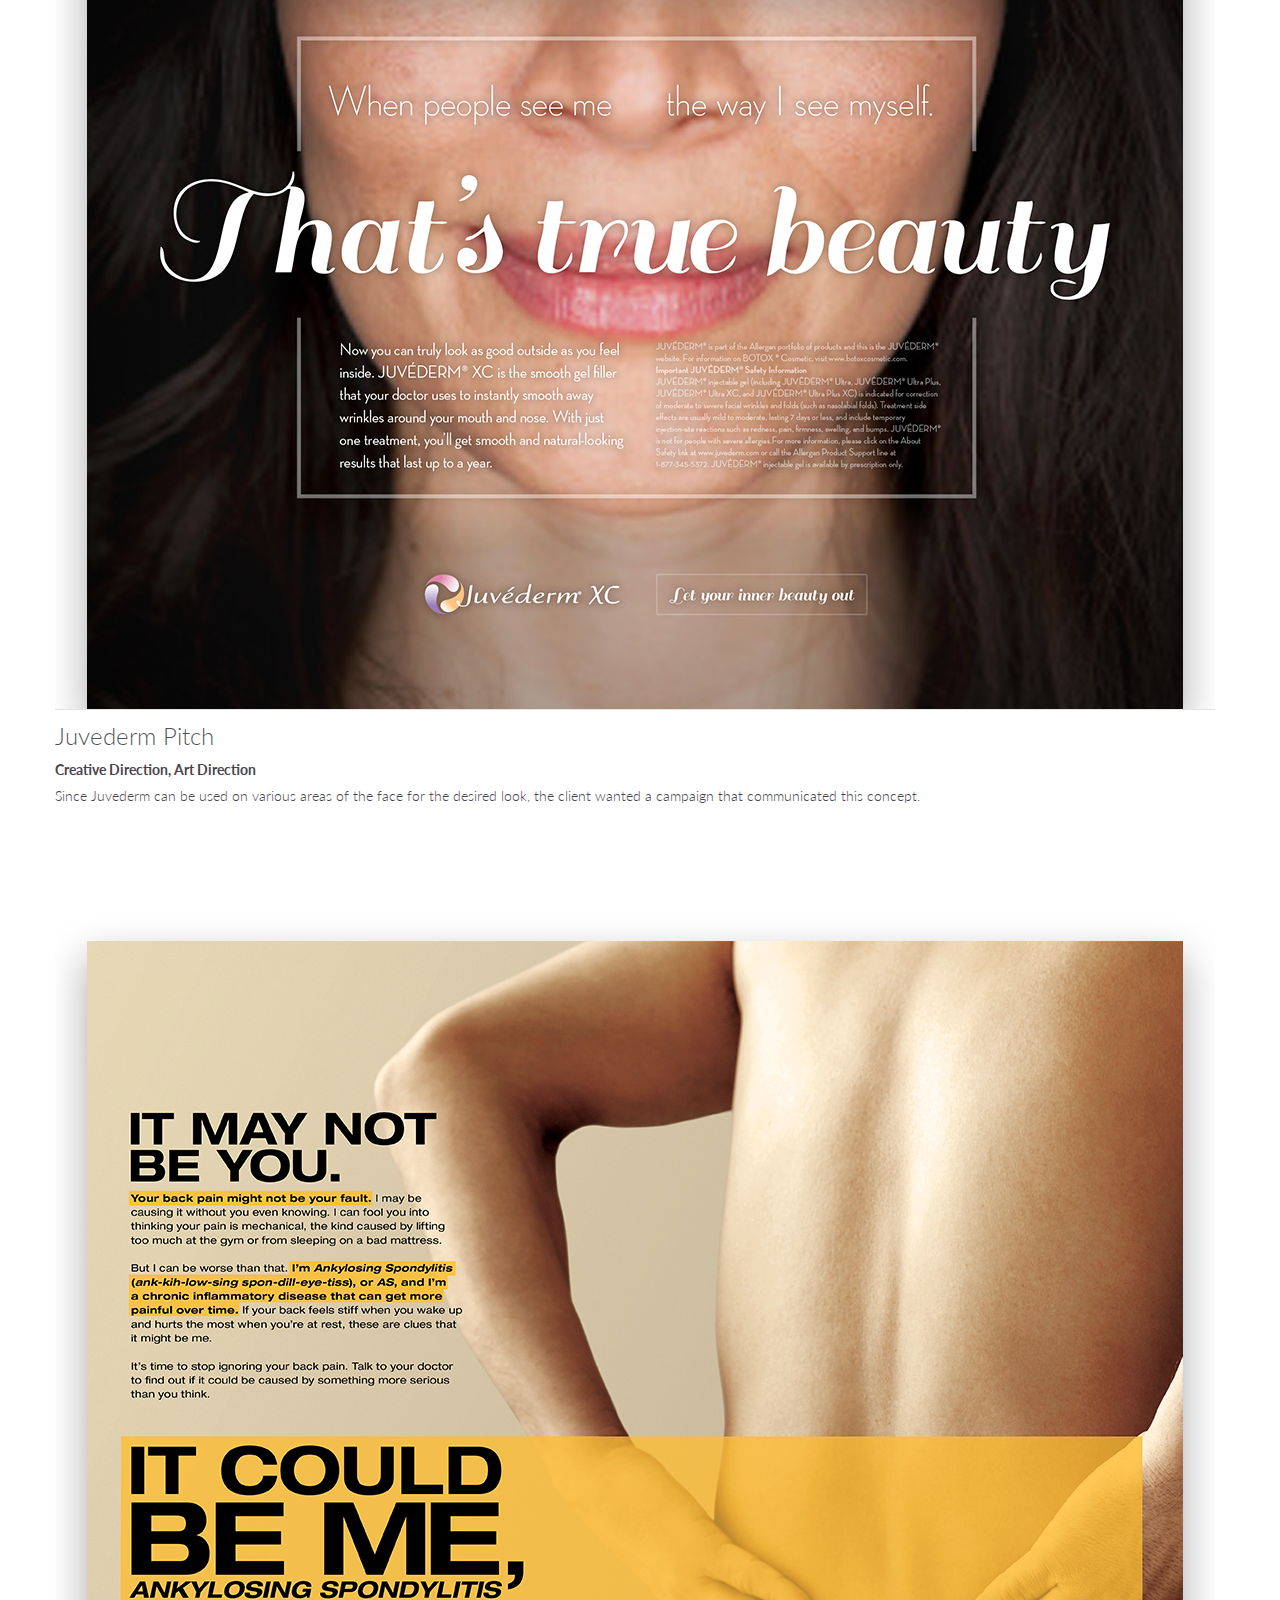
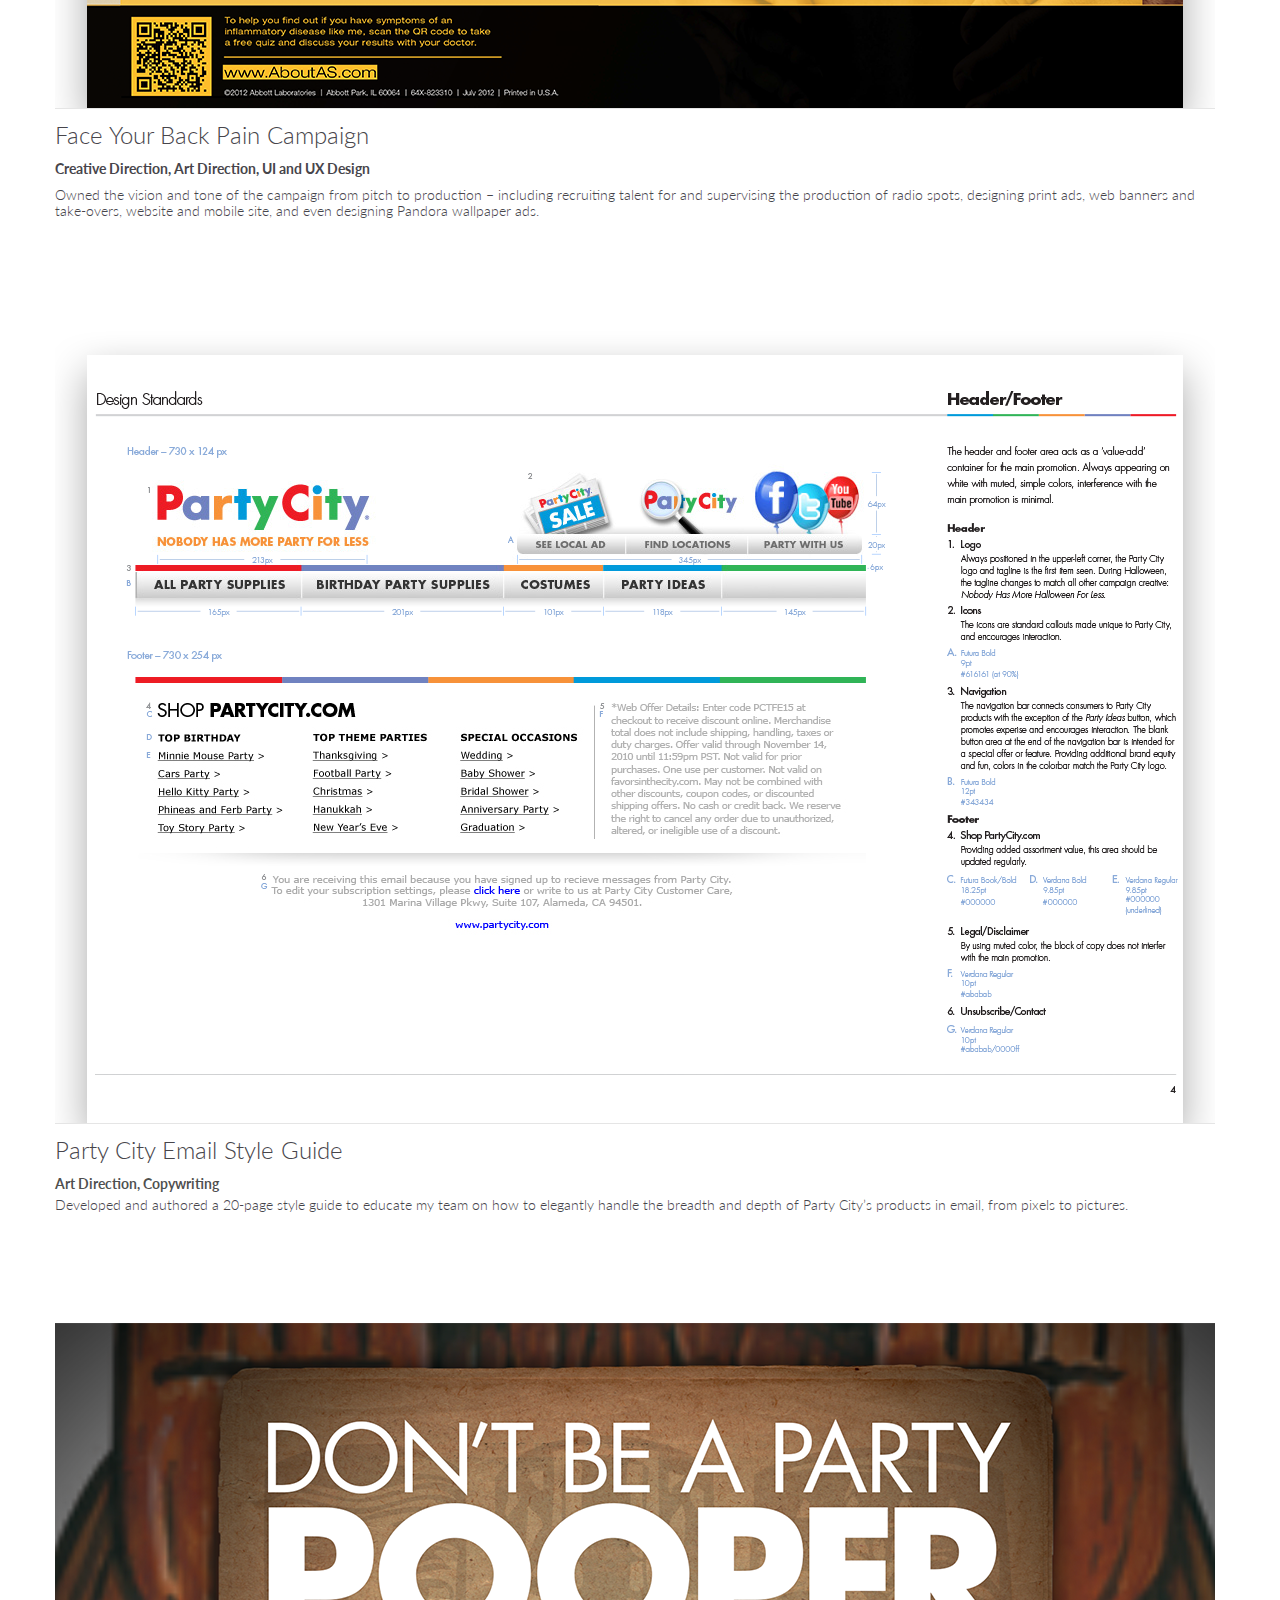
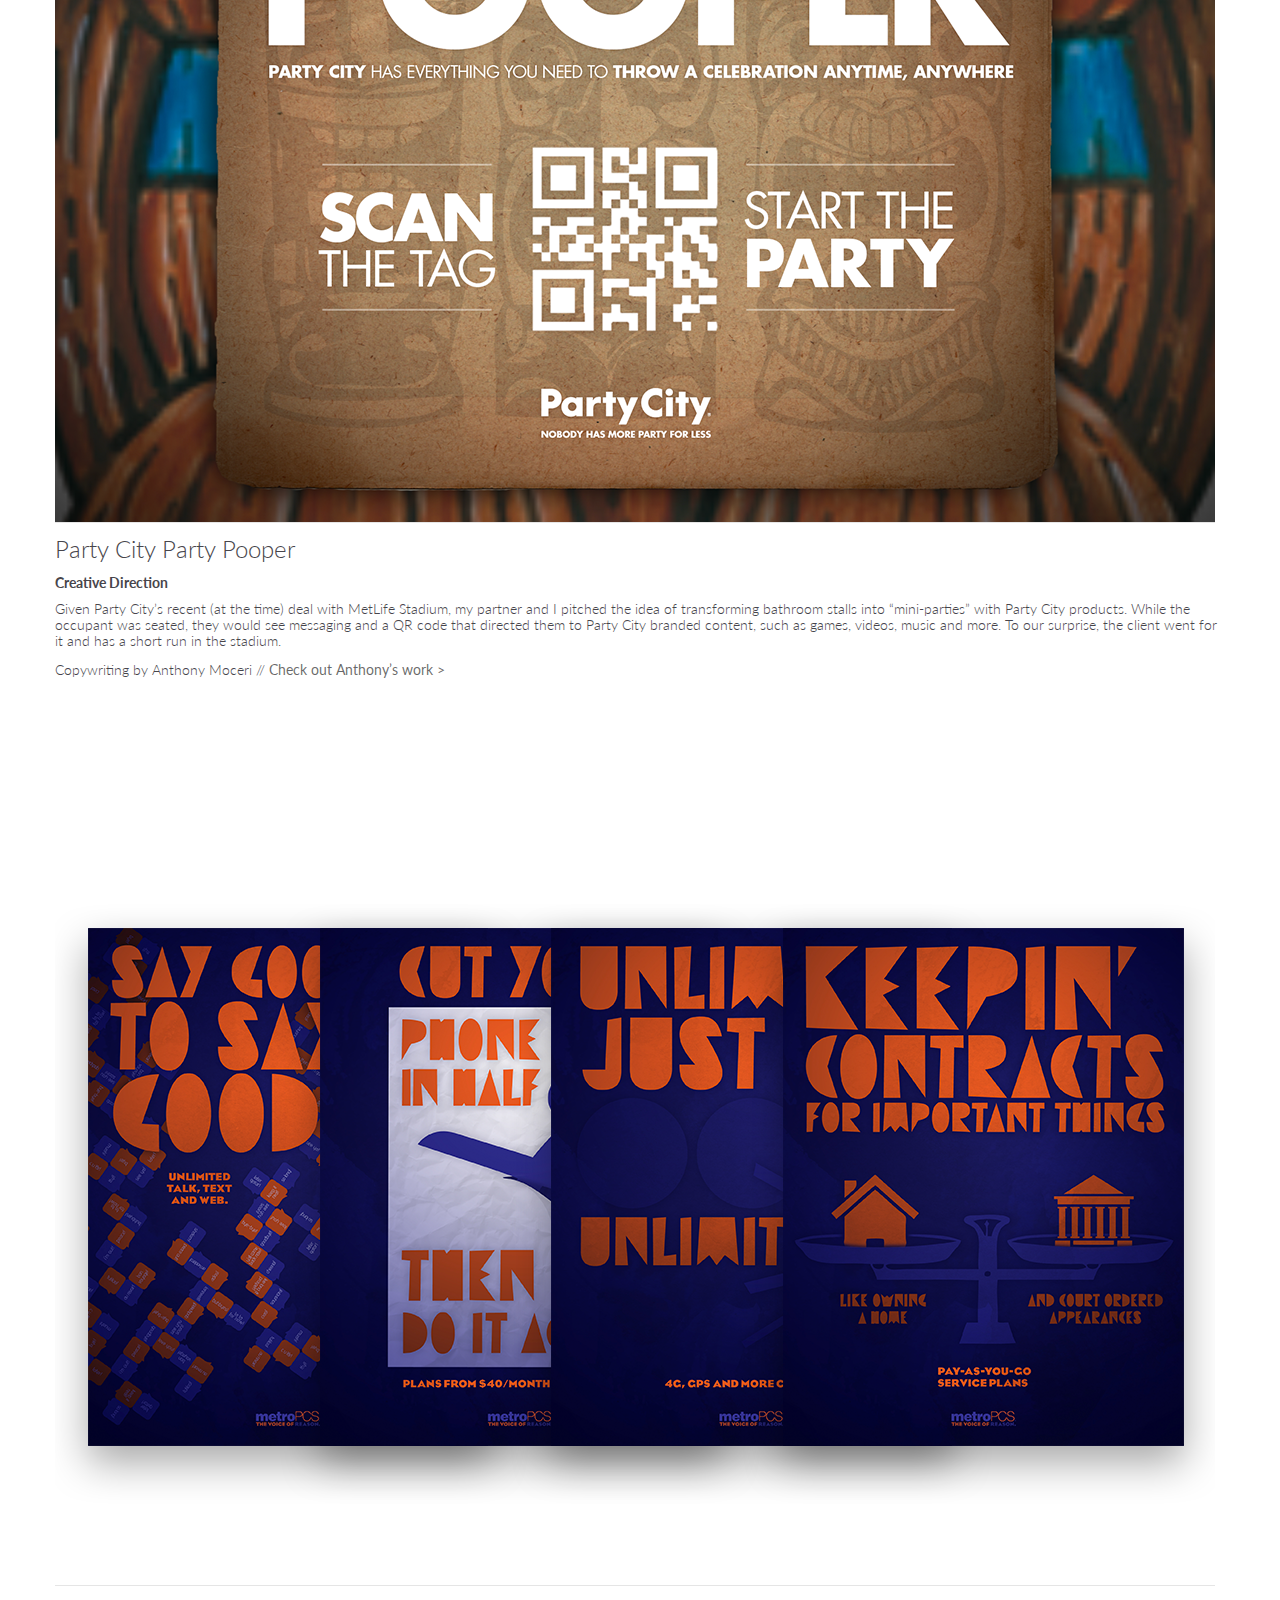
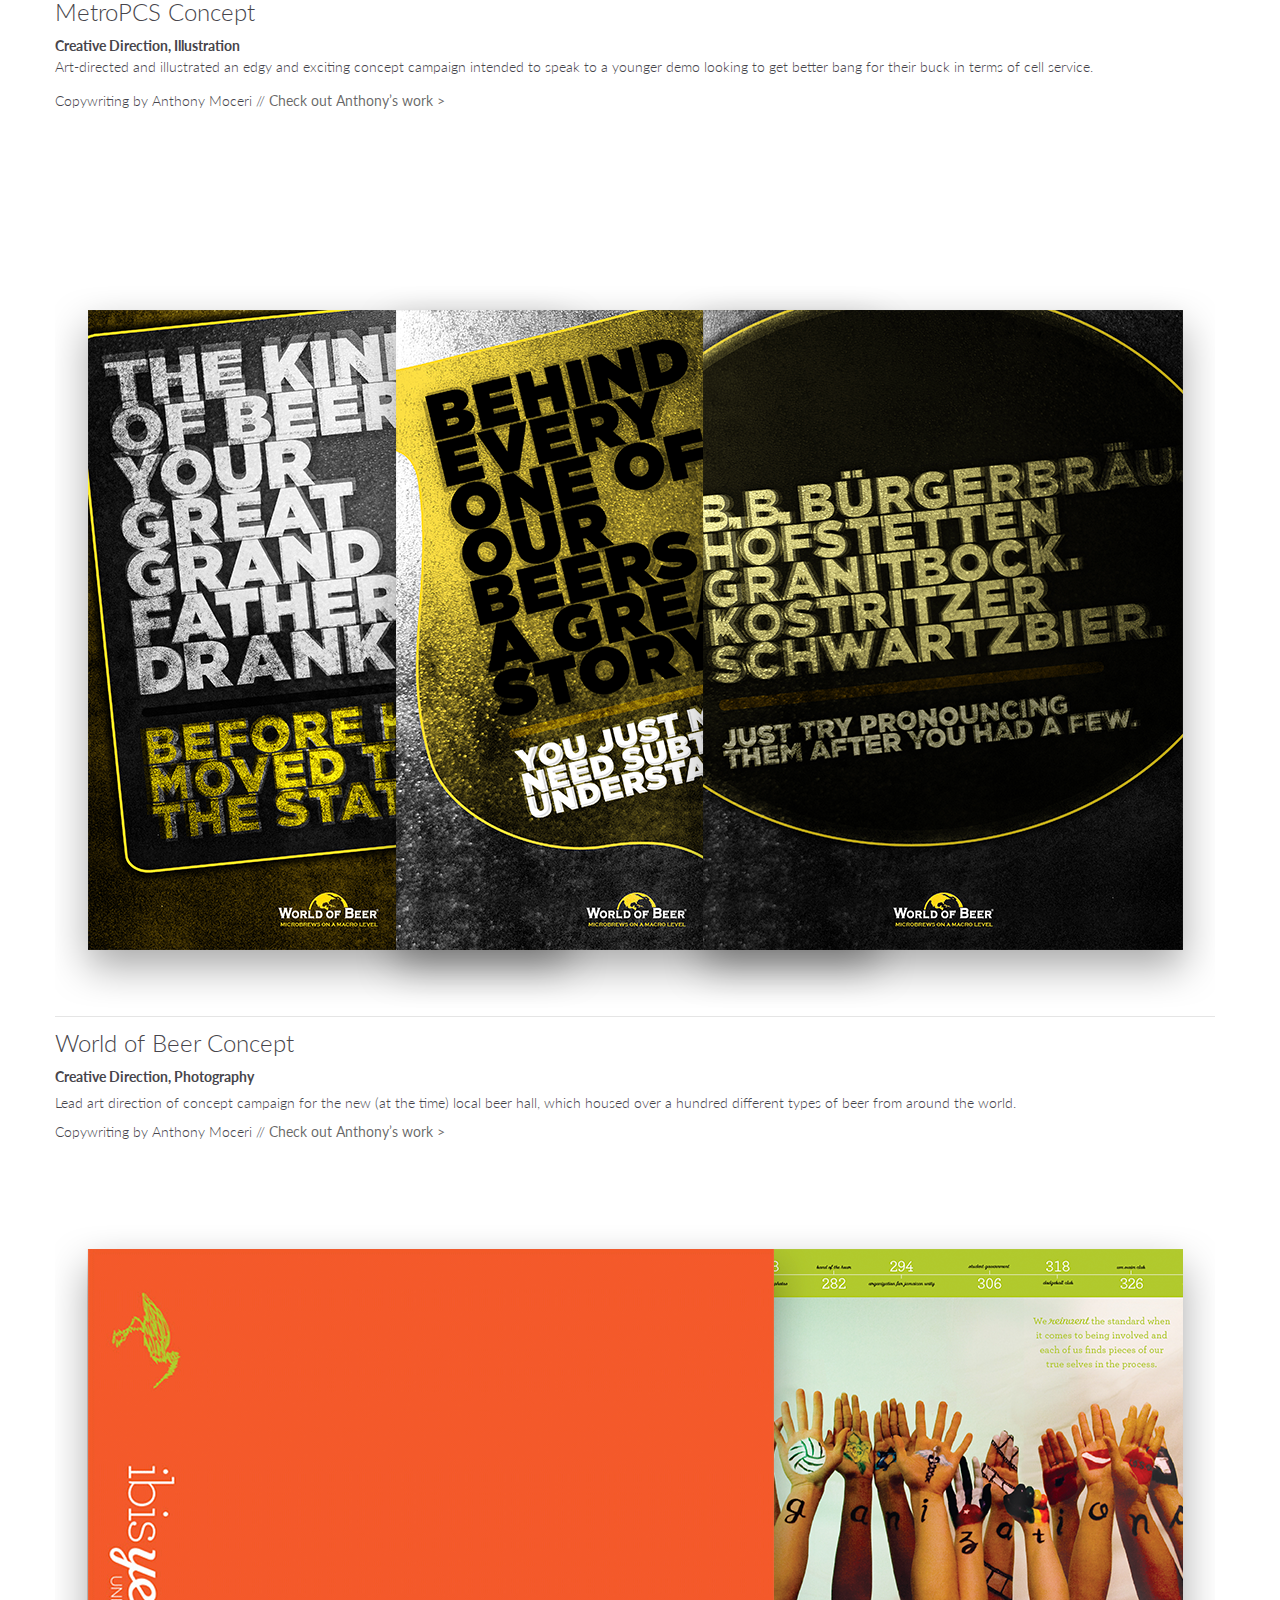
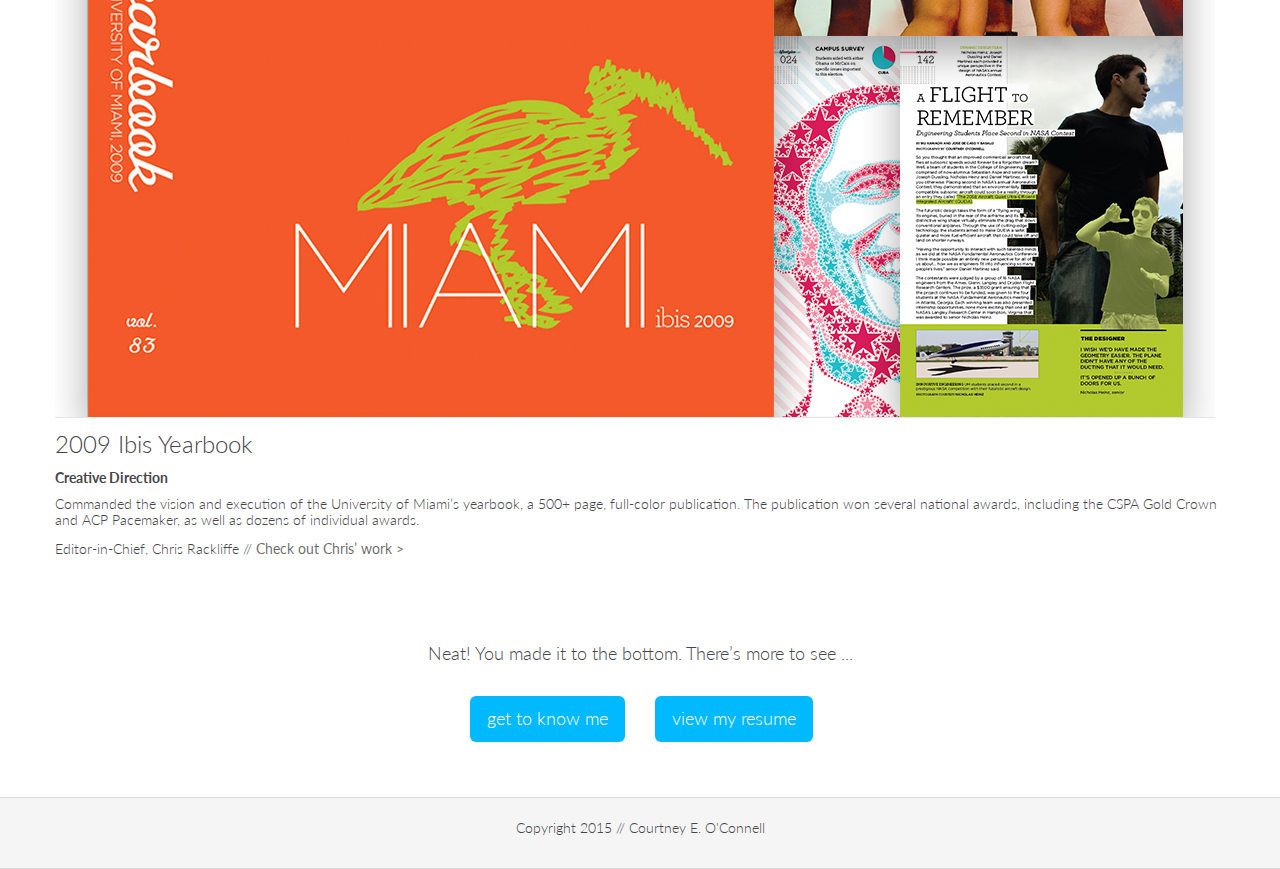
==== commit 74ea9e82: "updated copy on how i work" ====
--- a/index.html
+++ b/index.html
@@ -104,7 +104,7 @@
 			<span class="fa fa-heart-o icon-round icon-md icon-5"></span>
 			<h3>Empathetic</h3>
 			<p>
-				I believe it all comes down to the user in the end, so I aim to be their voice. “How do we want users to feel? What are users&rsquo; mindset/ expectations?"
+				I believe it all comes down to the user in the end, so I aim to be their voice. “How do we want users to feel? What are users&rsquo; mentality/expectations?”
 			</p>
 		</div>
 	</div>
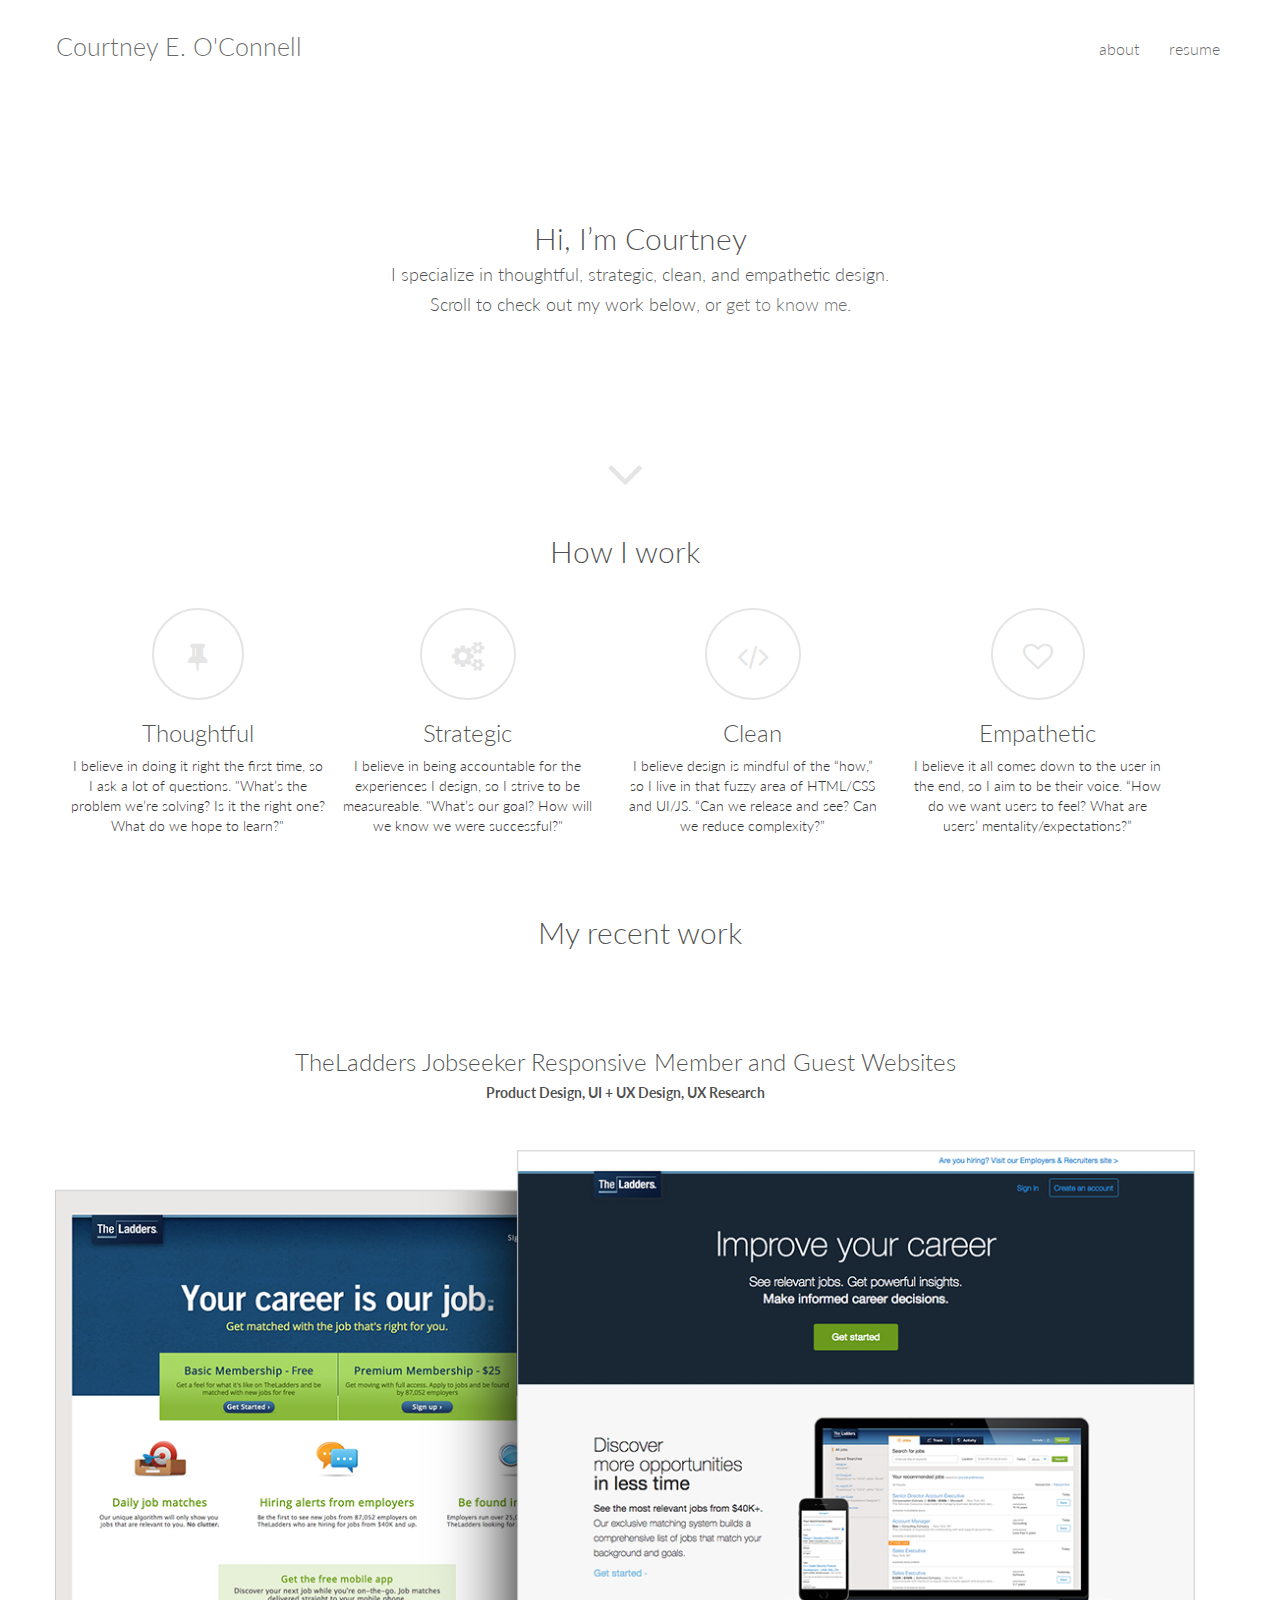
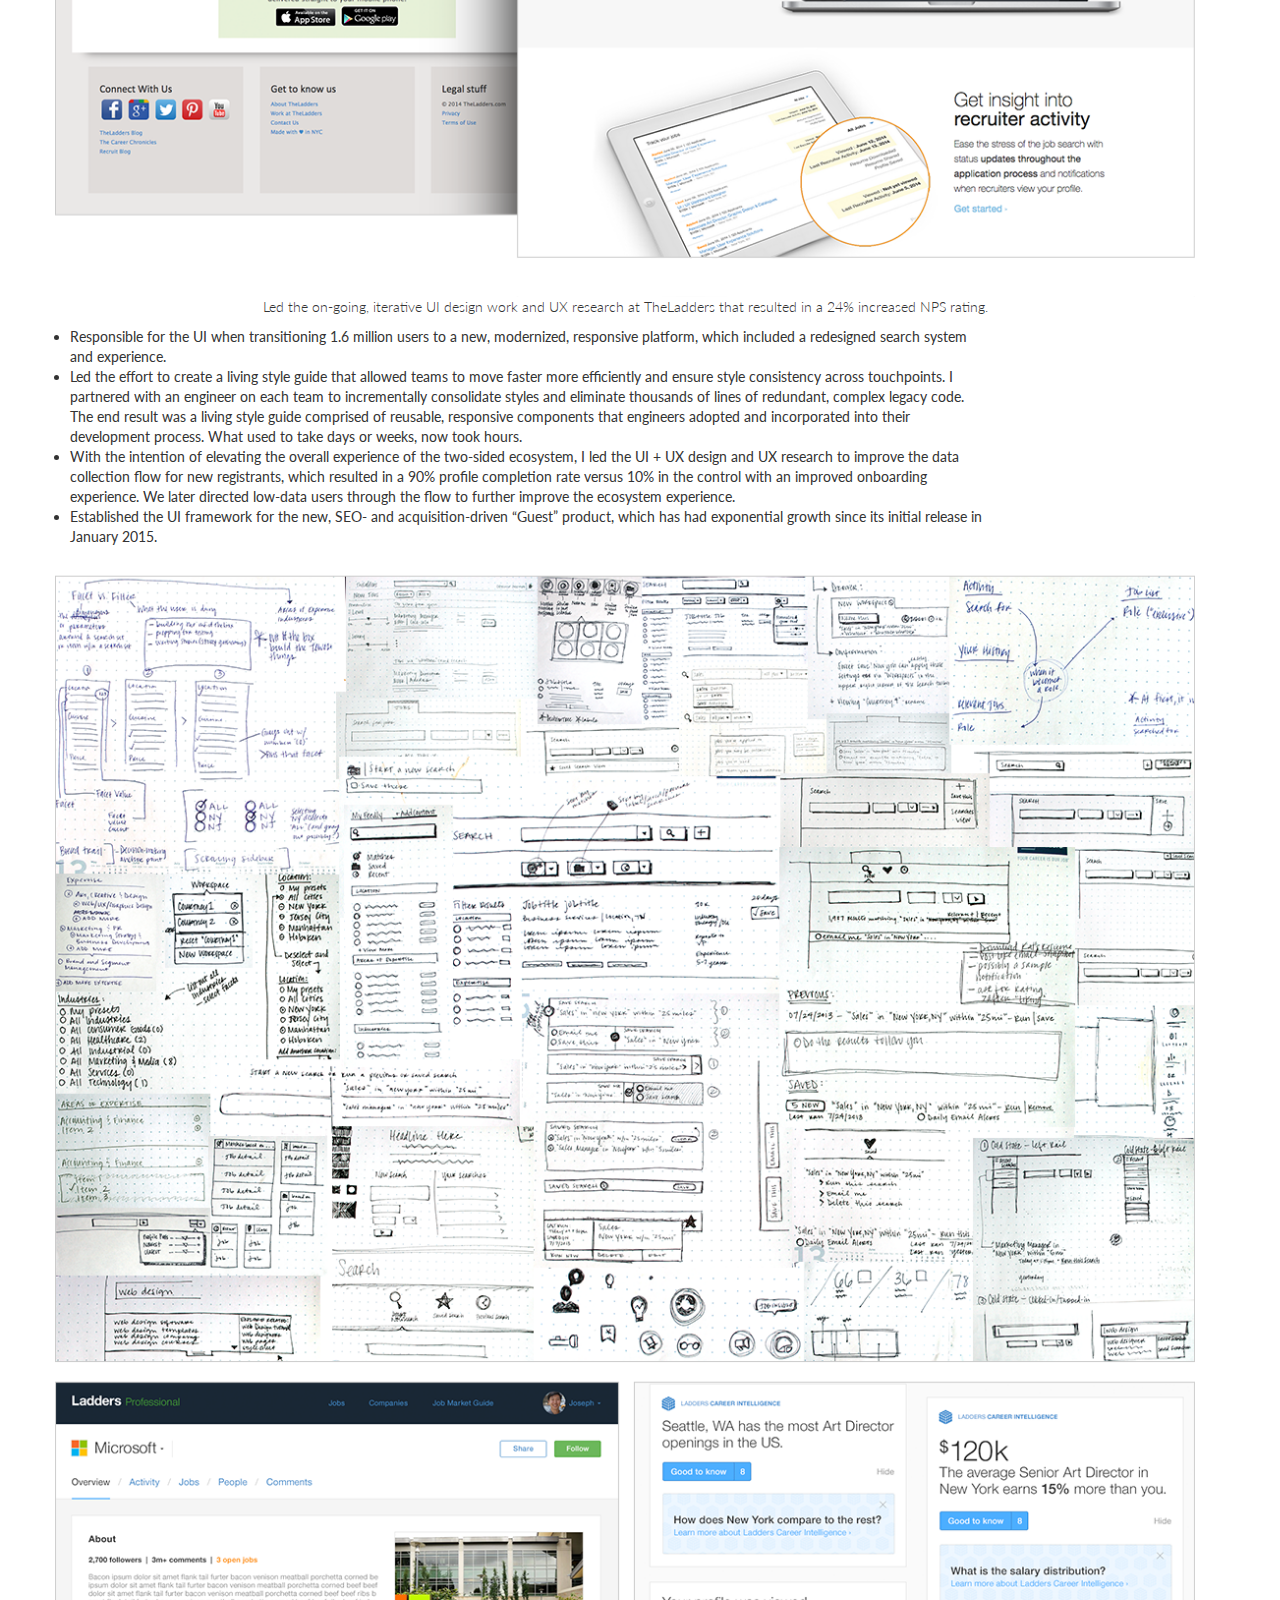
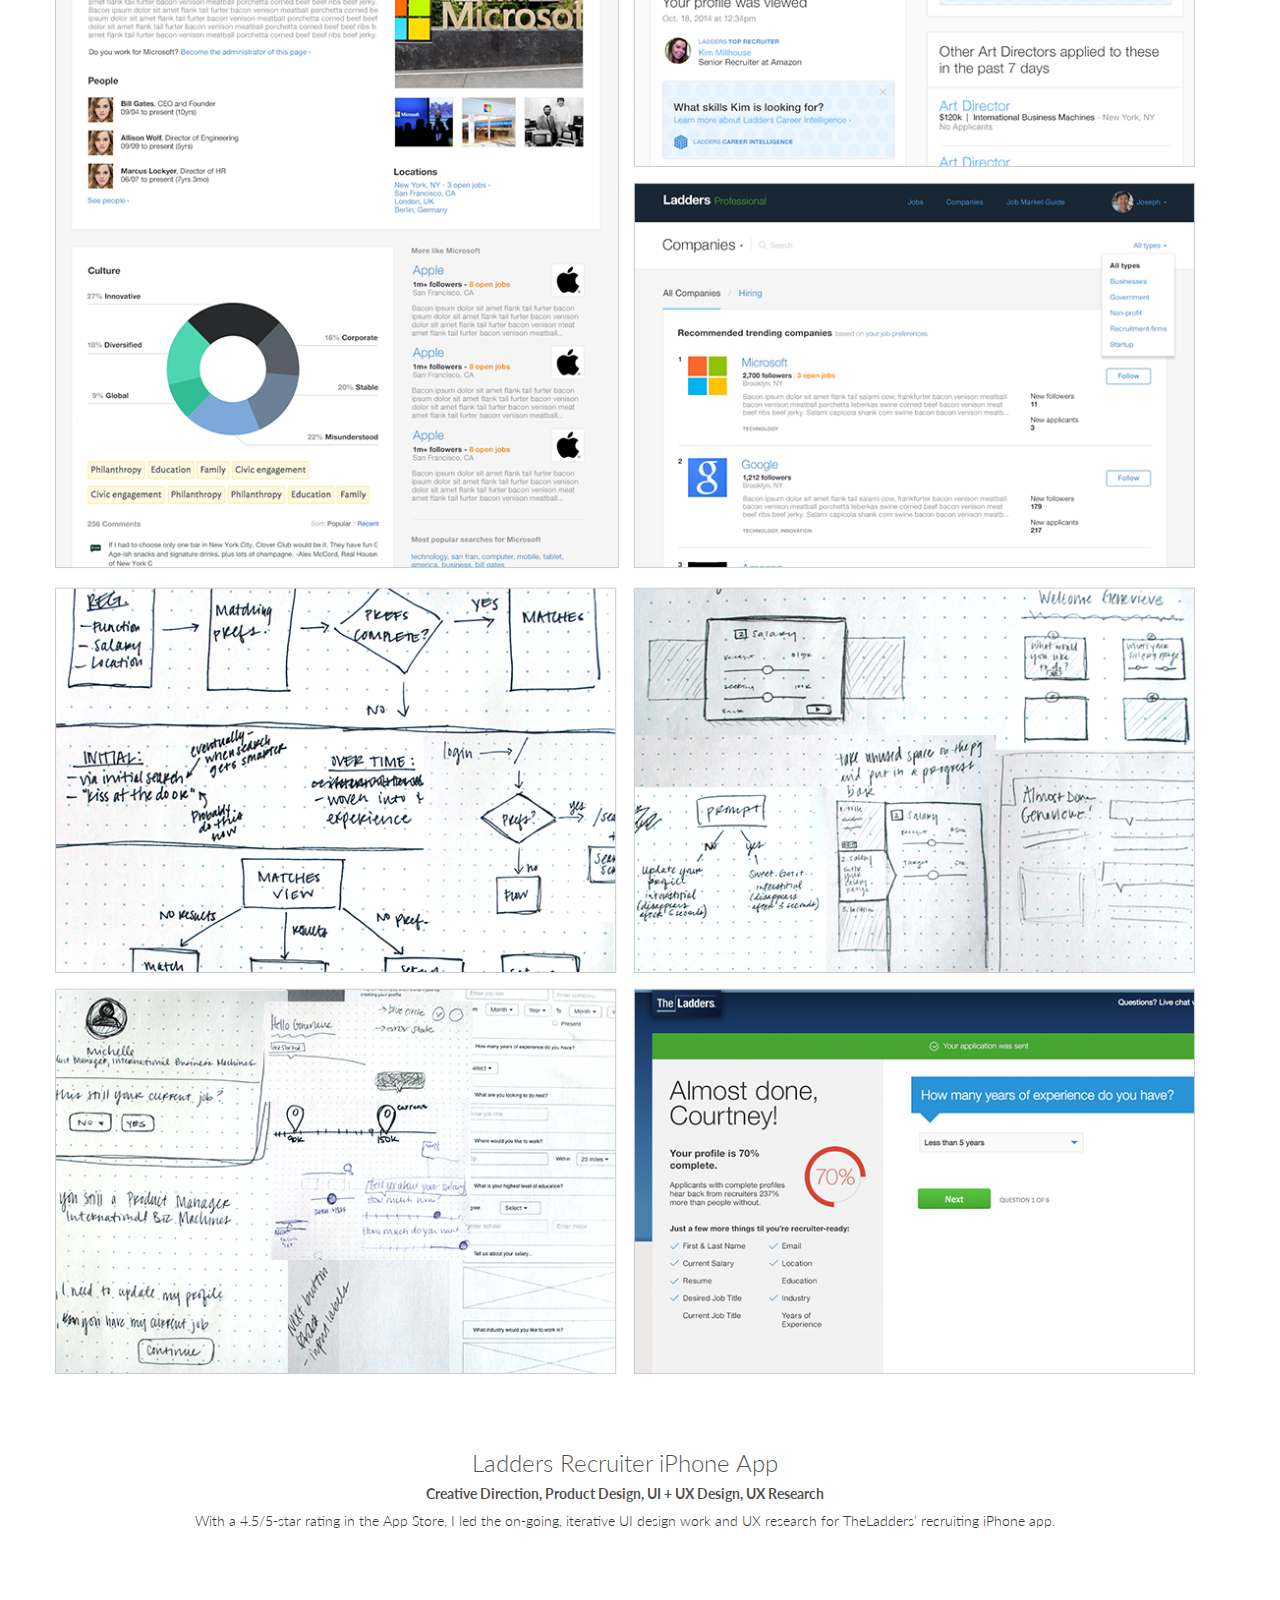
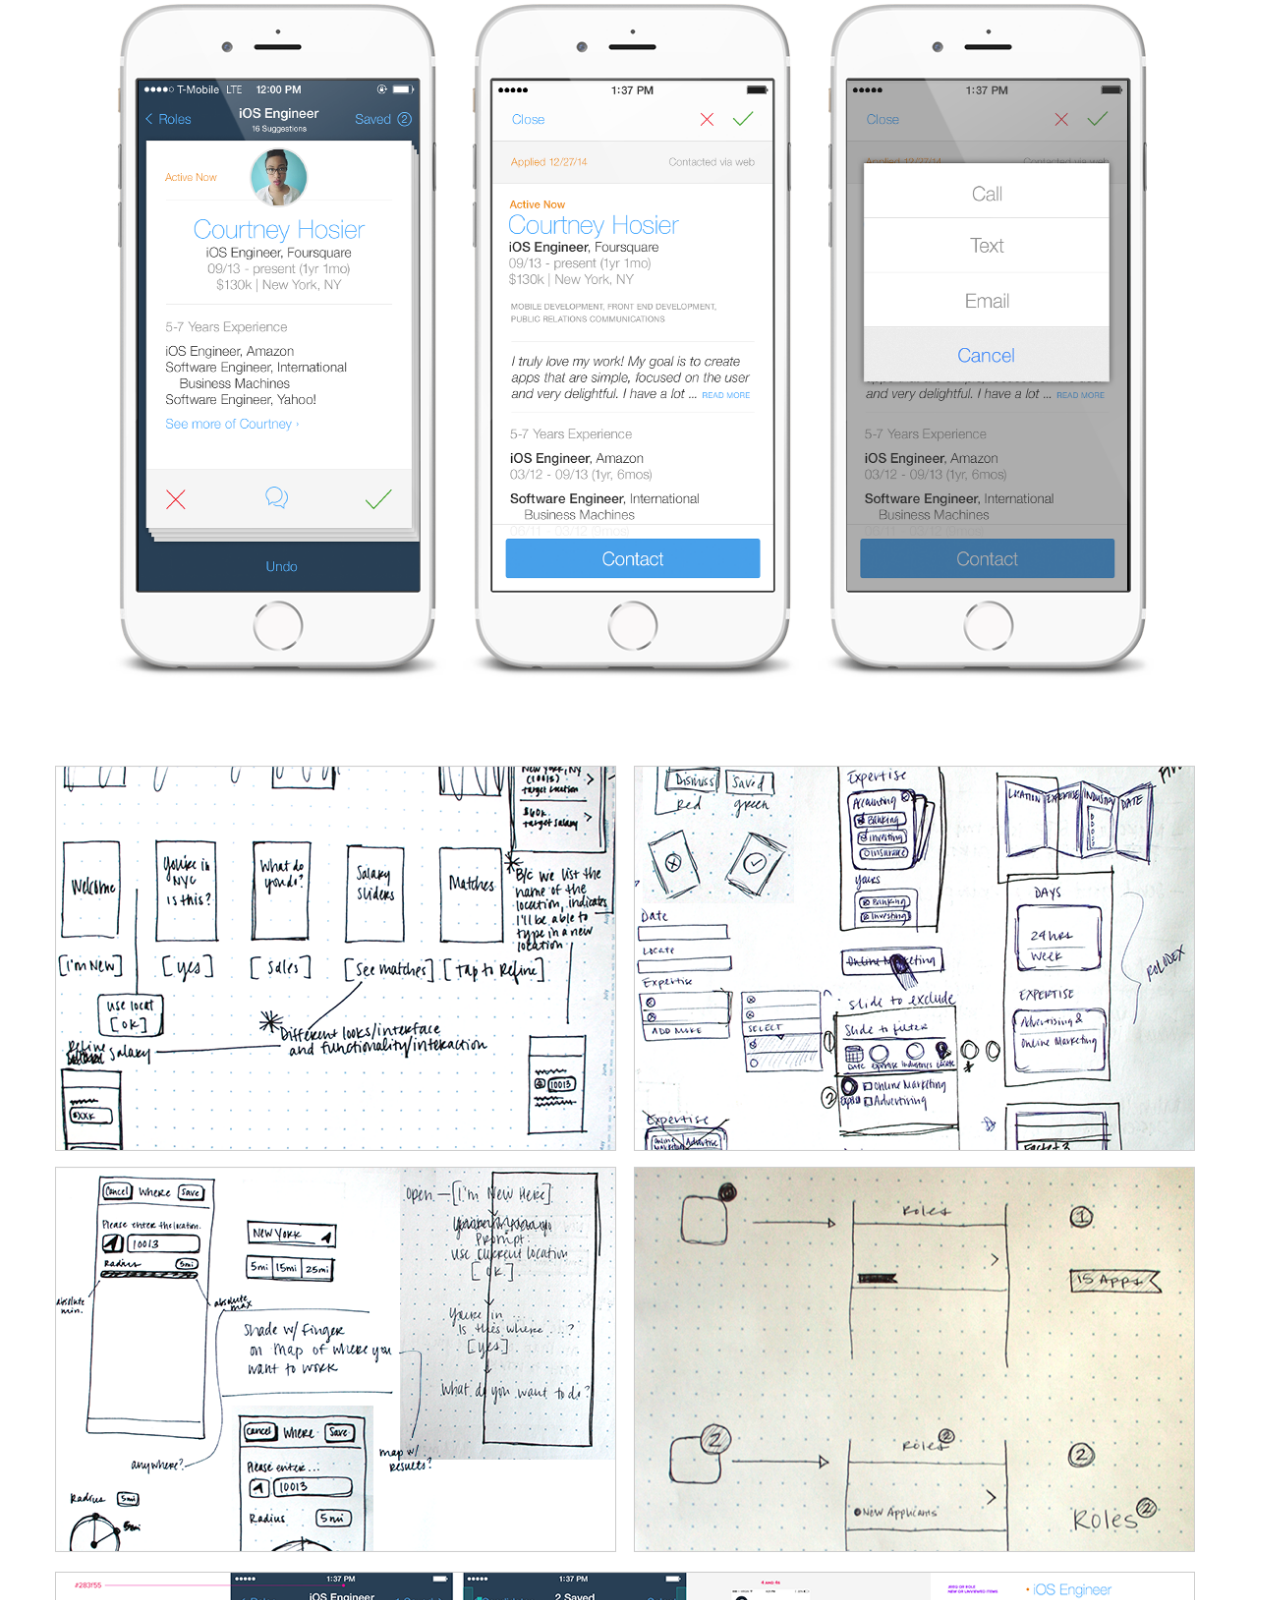
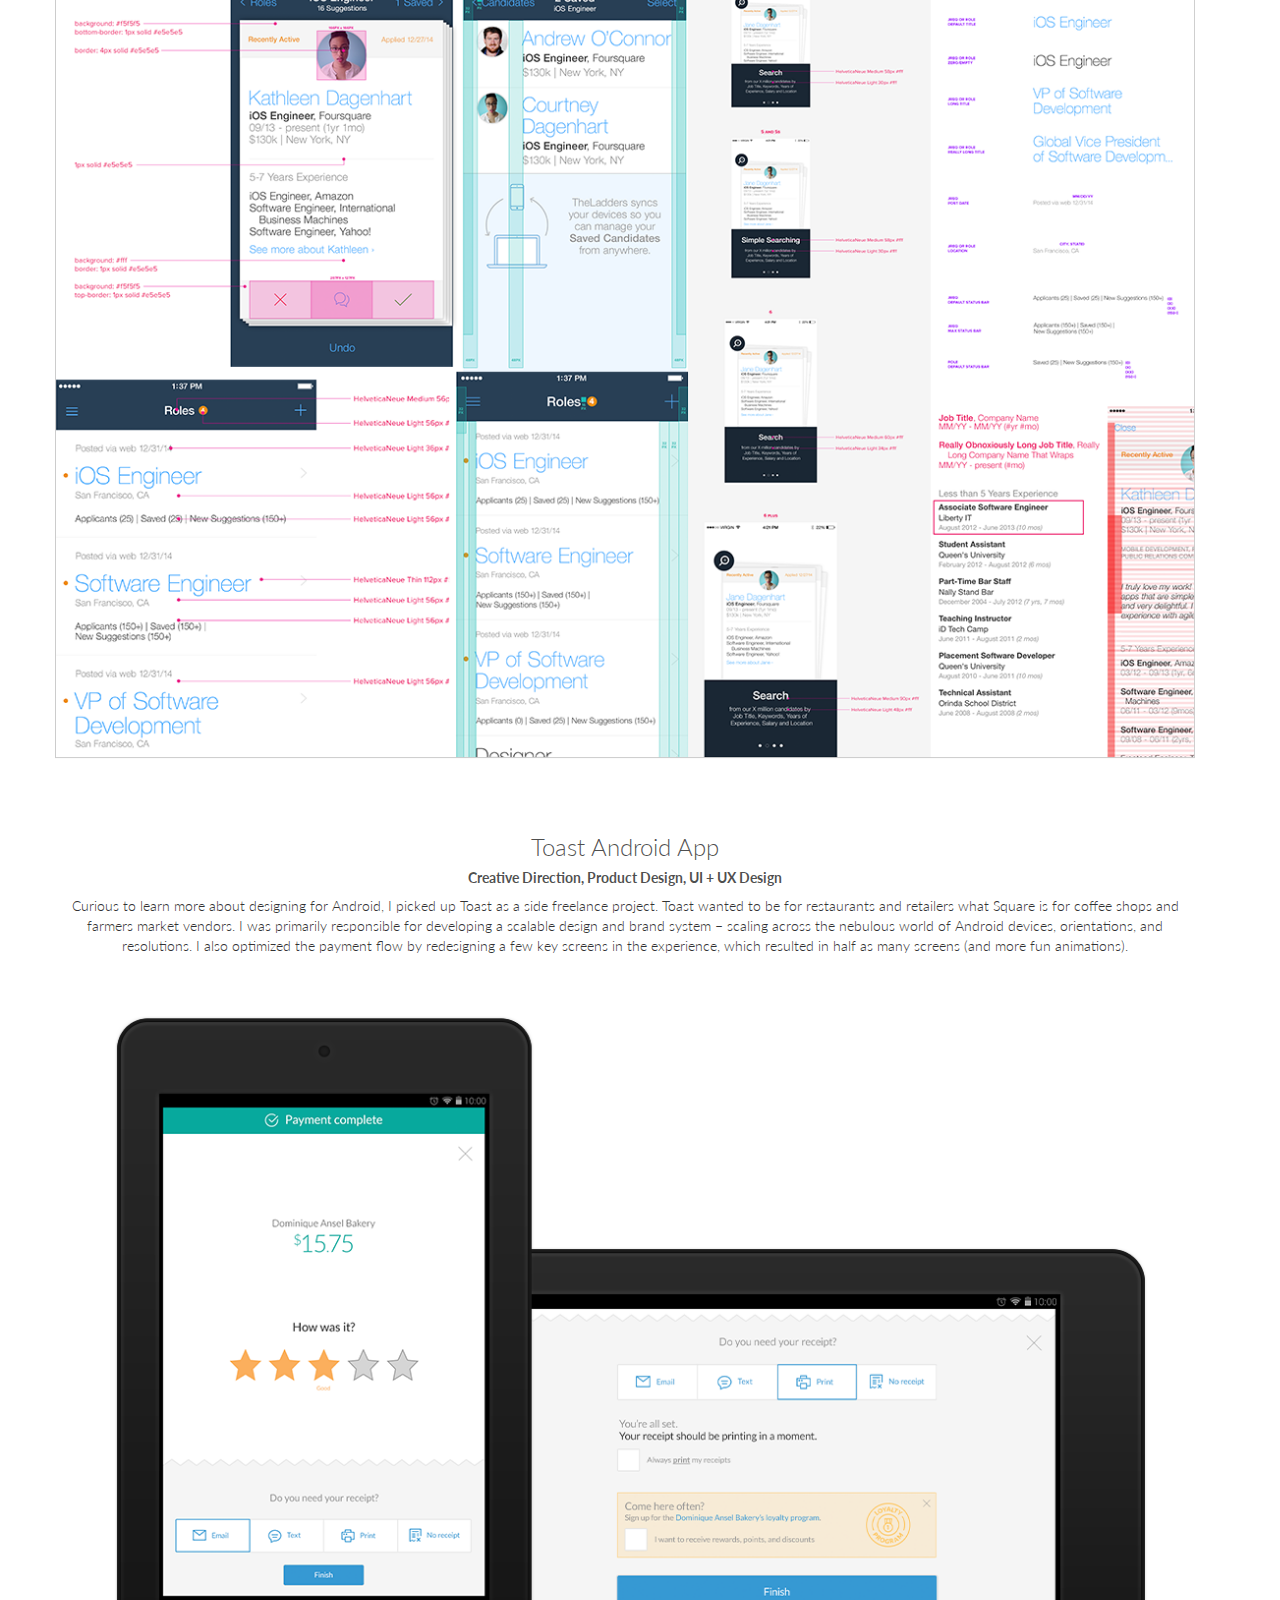
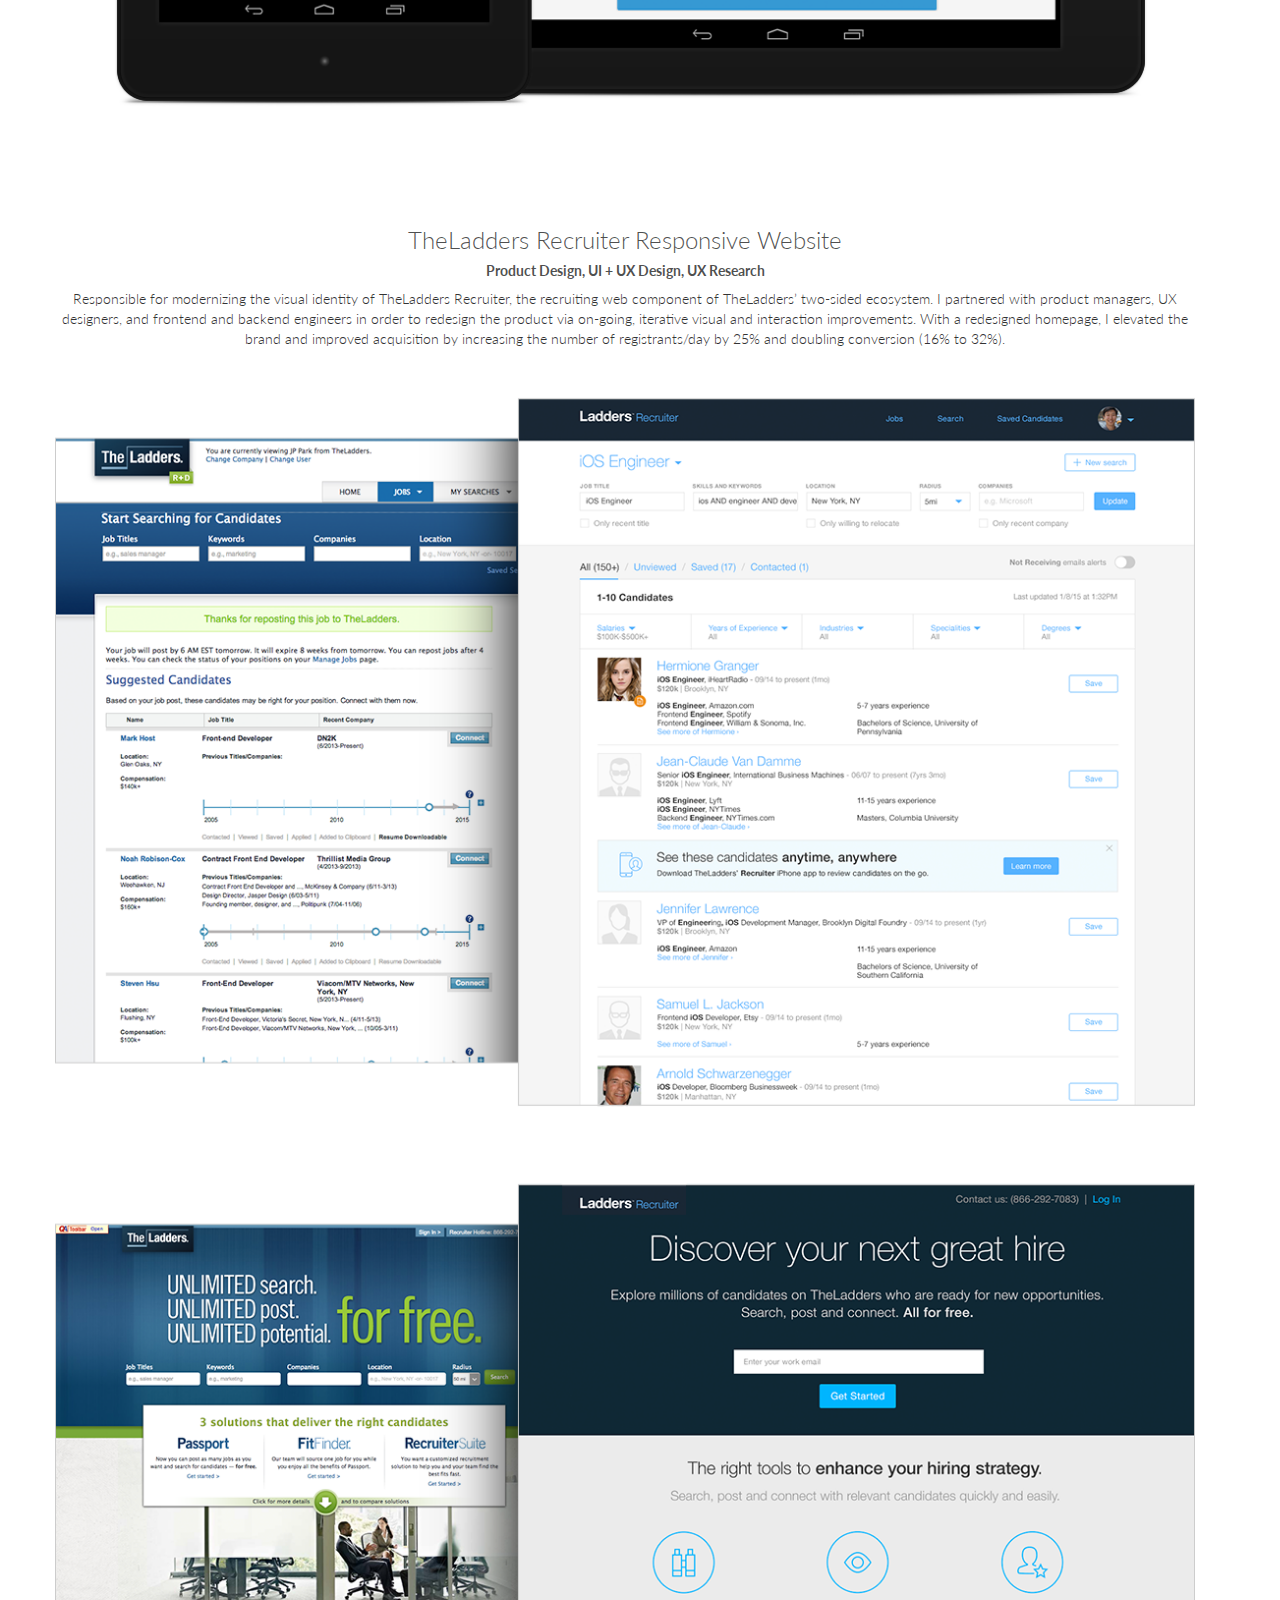
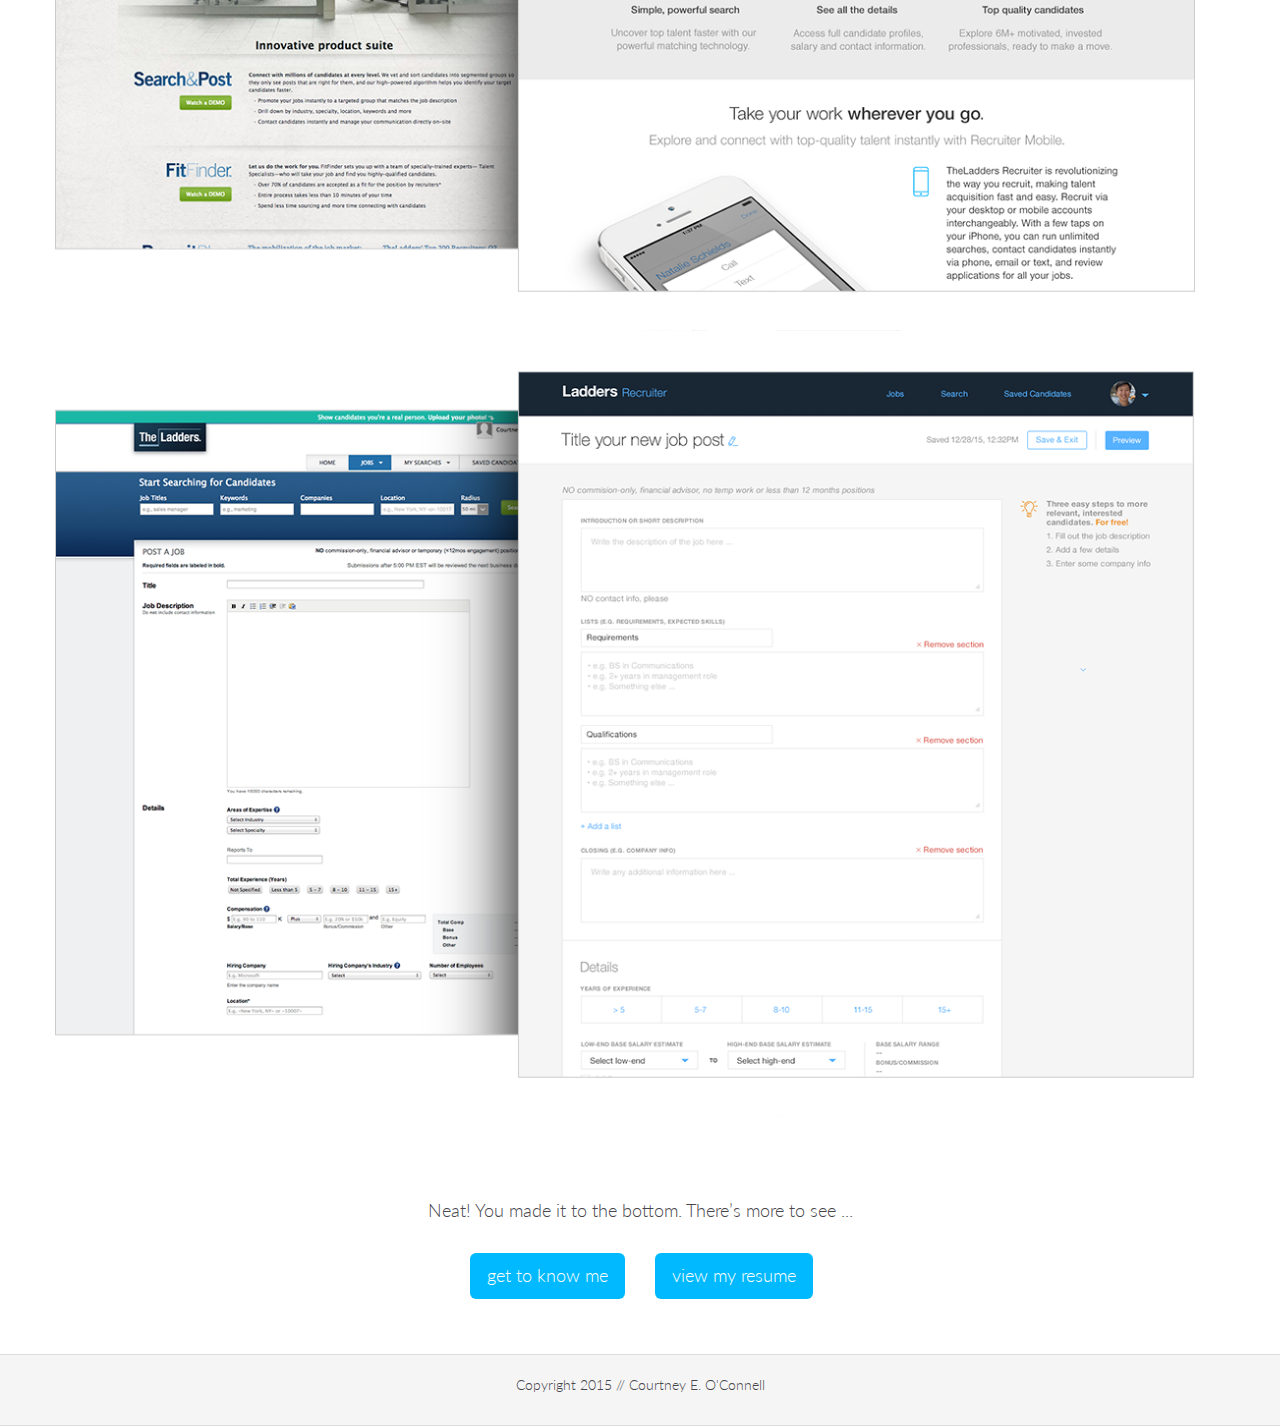
==== commit 6a620f0f: "total refresh of work" ====
--- a/index.html
+++ b/index.html
@@ -13,7 +13,7 @@
     <script src="./js/jquery-2.1.0.min.js"></script>
     <script src="./js/bootstrap.js"></script>
     <script src="./js/blocs.js"></script>
-    <title>index - Portfolio of Courtney E. O’Connell</title>
+    <title>Portfolio of Courtney E. O’Connell</title>
 </head>
 <body>
 <!-- Main container -->
@@ -44,69 +44,63 @@
 </div>
 <!-- Navigation Bloc END -->
 
-<!-- home-hero-bloc -->
+<!-- Intro -->
 <div class="bloc l-bloc " id="home-hero-bloc">
 	<div class="container bloc-lg">
-			<div class="col-sm-12 mg-md text-center">
-				<h2>Hi, I&rsquo;m Courtney</h2>
-				<h4>
-					<p>I specialize in thoughtful, strategic, clean, and empathetic design.</p>
-					<p>Scroll to check out my work below, or <a href="about.html">get to know me</a>.</p>
-				</h4>
-			</div>
-	</div>
-</div>
-<!-- home-hero-bloc END -->
-
-<!-- bloc-2 -->
+		<div class="col-sm-12 mg-md text-center">
+			<h2>Hi, I&rsquo;m Courtney</h2>
+			<h4>
+				<p>I specialize in thoughtful, strategic, clean, and empathetic design.</p>
+				<p>Scroll to check out my work below, or <a href="about.html">get to know me</a>.</p>
+			</h4>
+		</div>
+	</div>
+</div>
+<!-- Intro END -->
+
+<!-- Arrow -->
 <div class="bloc l-bloc " id="bloc-2">
-	<div class="container bloc-lg">
-		<div class="row">
-			<div class="col-sm-12">
-				<div class="text-center">
-					<span class="fa fa-angle-down icon-lg icon-5"></span>
-				</div>
-			</div>
-		</div>
-	</div>
-</div>
-<!-- bloc-2 END -->
+	<div class="container">
+		<div class="row col-sm-12 text-center">
+			<span class="fa fa-angle-down icon-lg icon-5"></span>
+		</div>
+	</div>
+</div>
+<!-- Arrow END -->
 
 <!-- How I Work -->
-<div class="bloc l-bloc " id="home-how-header-bloc">
+<div class="bloc l-bloc">
 	<div class="container">
-		<div class="col-sm-12 mg-md text-center">
+		<div class="row col-sm-12 mg-md text-center">
 			<h2>How I work</h2>
 		</div>
-	<div class="row">
-		<div class="col-sm-3 text-center mg-md">
-			<span class="fa fa-thumb-tack icon-round icon-md icon-5"></span>
-			<h3>Thoughtful</h3>
-			<p>
-				I believe in doing it right the first time, so I ask a lot of questions. "What&rsquo;s the problem we&rsquo;re solving? Is it the right one? What do we hope to learn?"
-			</p>
-		</div>
-		<div class="col-sm-3 text-center mg-md">
-			<span class="fa fa-cogs icon-round icon-md icon-5"></span>
-			<h3>Strategic</h3>
-			<p>
-				I believe in being accountable for the experiences I design, so I strive to be measureable. "What&rsquo;s our goal? How will we know we were successful?"
-			</p>
-		</div>
-		<div class="col-sm-3 text-center mg-md">
-			<span class="fa fa-code icon-round icon-md icon-5"></span>
-			<h3>Clean</h3>
-			<p>
-				I believe design is mindful of the “how,” so I live in that fuzzy area of HTML/CSS and UI/JS. “Can we release and see? Can we reduce complexity?”
-			</p>
-		</div>
-		<div class="col-sm-3 text-center mg-md">
-			<span class="fa fa-heart-o icon-round icon-md icon-5"></span>
-			<h3>Empathetic</h3>
-			<p>
-				I believe it all comes down to the user in the end, so I aim to be their voice. “How do we want users to feel? What are users&rsquo; mentality/expectations?”
-			</p>
-		</div>
+	<div class="row col-sm-3 text-center mg-md">
+		<span class="fa fa-thumb-tack icon-round icon-md icon-5"></span>
+		<h3>Thoughtful</h3>
+		<p>
+			I believe in doing it right the first time, so I ask a lot of questions. "What&rsquo;s the problem we&rsquo;re solving? Is it the right one? What do we hope to learn?"
+		</p>
+	</div>
+	<div class="col-sm-3 text-center mg-md">
+		<span class="fa fa-cogs icon-round icon-md icon-5"></span>
+		<h3>Strategic</h3>
+		<p>
+			I believe in being accountable for the experiences I design, so I strive to be measureable. "What&rsquo;s our goal? How will we know we were successful?"
+		</p>
+	</div>
+	<div class="col-sm-3 text-center mg-md">
+		<span class="fa fa-code icon-round icon-md icon-5"></span>
+		<h3>Clean</h3>
+		<p>
+			I believe design is mindful of the “how,” so I live in that fuzzy area of HTML/CSS and UI/JS. “Can we release and see? Can we reduce complexity?”
+		</p>
+	</div>
+	<div class="col-sm-3 text-center mg-md">
+		<span class="fa fa-heart-o icon-round icon-md icon-5"></span>
+		<h3>Empathetic</h3>
+		<p>
+			I believe it all comes down to the user in the end, so I aim to be their voice. “How do we want users to feel? What are users&rsquo; mentality/expectations?”
+		</p>
 	</div>
 </div>
 <!-- How I Work END -->
@@ -119,255 +113,99 @@
 </div>
 <!-- My Recent Work END -->
 
-<!-- Work - Ladders Recruiter -->
-<div class="container bloc-sm">
-	<div class="row col-sm-12 text-center mg-sm">
-		<img src="img/theladders-rm-01.png" class="img-responsive center-block" alt='' />
-		<h3><a href="tlc-recruiter-mobile.html">Ladders Recruiter iPhone App</a></h3>
-		<h5><strong>Product Design, UI + UX Design</strong></h5>	
-		<p>
-			Responsible for the ongoing iterative visual and interaction design and user research.
-		</p>
-	</div>
-</div>
-<!-- Work - Ladders Recruiter END -->
+<!-- Work - TLC Jobseeker -->
+<div class="container bloc-sm">
+	<div class="row col-sm-12 text-center mg-sm">
+		<h3>TheLadders Jobseeker Responsive Member and Guest Websites</h3>
+		<h5><strong>Product Design, UI + UX Design, UX Research</strong></h5>
+		<img src="img/hero-img-js.png" class="img-responsive center-block" alt='theladders-jobseeker-hero'/>	
+		<p>
+			Led the on-going, iterative UI design work and UX research at TheLadders that resulted in a 24% increased NPS rating.
+		</p>
+		<ul class="col-sm-10 text-left">
+		  <li>Responsible for the UI when transitioning 1.6 million users to a new, modernized, responsive platform, which included a redesigned search system and experience.</li>
+		  <li>Led the effort to create a living style guide that allowed teams to move faster more efficiently and ensure style consistency across touchpoints. I partnered with an engineer on each team to incrementally consolidate styles and eliminate thousands of lines of redundant, complex legacy code. The end result was a living style guide comprised of reusable, responsive components that engineers adopted and incorporated into their development process. What used to take days or weeks, now took hours.</li>
+		  <li>With the intention of elevating the overall experience of the two-sided ecosystem, I led the UI + UX design and UX research to improve the data collection flow for new registrants, which resulted in a 90% profile completion rate versus 10% in the control with an improved onboarding experience. We later directed low-data users through the flow to further improve the ecosystem experience.</li>
+		  <li>Established the UI framework for the new, SEO- and acquisition-driven “Guest” product, which has had exponential growth since its initial release in January 2015.</li>
+		</ul>
+		<img src="img/tlc-search-misc-sketches-full.png" class="img-responsive center-block" alt='theladders-jobseeker-secondary-1'/>
+		<img src="img/tlc-js-3-up.png" class="img-responsive center-block" alt='theladders-jobseeker-secondary-2'/>
+		<img src="img/tlc-js-onboarding-4-up.png" class="img-responsive center-block" alt='theladders-jobseeker-secondary-2'/>
+	</div>
+</div>
+<!-- Work - TLC Jobseeker END -->
+
+<!-- Work - TLC Recruiter Mobile -->
+<div class="container bloc-sm">
+	<div class="row col-sm-12 text-center mg-sm">
+		<h3>Ladders Recruiter iPhone App</h3>
+		<h5><strong>Creative Direction, Product Design, UI + UX Design, UX Research</strong></h5>
+		<p>
+			With a 4.5/5-star rating in the App Store, I led the on-going, iterative UI design work and UX research for TheLadders’ recruiting iPhone app.
+		</p>
+		<img src="img/hero-img-rm.png" class="img-responsive center-block" alt='theladders-recruiter-mobile-hero'/>
+		<!-- <ul class="col-sm-10 text-left">
+		  <li>Better usability</li>
+		  <li>Better badging</li>
+		  <li>Scaled and consistent styles</li>
+		</ul> -->
+		<img src="img/rm-sketches-4-up.png" class="img-responsive center-block" alt='theladders-recruiter-mobile-secondary-1'/>
+		<img src="img/rm-specs-full.png" class="img-responsive center-block" alt='theladders-recruiter-mobile-secondary-2'/>
+	</div>
+</div>
+<!-- Work - TLC Recruiter Mobile END -->
 
 <!-- Work - Toast -->
-<div class="container bloc-md">
-	<div class="row col-sm-12 text-center mg-sm">
-		<img src="img/toast.png" class="img-responsive" alt='' />
+<div class="container bloc-sm">
+	<div class="row col-sm-12 text-center mg-sm">
 		<h3>Toast Android App</h3>
-		<h5><strong>Creative Direction and UI + UX Design</strong></h5>
-		<p>
-			Primarily responsible for developing a design and brand system, of which includes understanding and simplifying the user experience across various device sizes and orientations.
-		</p>
-		</div>
+		<h5><strong>Creative Direction, Product Design, UI + UX Design</strong></h5>
+		<p>
+			Curious to learn more about designing for Android, I picked up Toast as a side freelance project. Toast wanted to be for restaurants and retailers what Square is for coffee shops and farmers market vendors. I was primarily responsible for developing a scalable design and brand system – scaling across the nebulous world of Android devices, orientations, and resolutions. I also optimized the payment flow by redesigning a few key screens in the experience, which resulted in half as many screens (and more fun animations).
+		</p>
+		<img src="img/hero-img-toast.png" class="img-responsive center-block" alt='theladders-recruiter-mobile-hero'/>
+		<!-- <img src="img/theladders-rm-01.png" class="img-responsive center-block" alt='theladders-recruiter-mobile-secondary-1'/>
+		<img src="img/theladders-rm-01.png" class="img-responsive center-block" alt='theladders-recruiter-mobile-secondary-2'/> -->
 	</div>
 </div>
 <!-- Work - Toast END -->
 
-<!-- work-bloc-tlc-js-web -->
-<div class="container bloc-md">
-		<div class="row">
-			<div class="col-sm-12">
-				<img src="img/theladders-js-01.png" class="img-responsive" alt='' />
-				<h3 class="  mg-sm">
-					TheLadders Jobseeker
-				</h3>
-				<h5 class="  mg-sm">
-					<strong>UI Design, Art Direction, and UX Research</strong>
-				</h5>
-				<p class=" mg-sm">
-					Lead a highly-collaborative, multi-disciplinary (Marketing, Engineering, Copywriting, UX, Design) effort to streamline styles across products/devices and improve the quality of the creative output – of which resulted in efficiently eliminating hundreds of lines of redundant and complex code.
-				</p><a href="index.html" class="a-btn ltc-3 pull-left" target="_blank">Check out TheLadders website ></a>
-			</div>
-		</div>
-	</div>
-</div>
-<!-- work-bloc-tlc-js-web END -->
-
-<!-- work-bloc-tlc-r-web -->
-<div class="bloc l-bloc  " id="work-bloc-tlc-r-web">
-	<div class="container bloc-md">
-		<div class="row">
-			<div class="col-sm-12">
-				<img src="img/theladders-r-02.png" class="img-responsive" alt='' />
-				<h3 class=" mg-sm ">
-					TheLadders Recruiter
-				</h3>
-				<h5 class="  mg-sm">
-					<strong>UI Design and Art Direction</strong>
-				</h5>
-				<p class=" mg-sm">
-					Responsible for the visual and interaction redesign for the recruiting web component of TheLadders&rsquo; two-sided ecosystem, via ongoing iterative improvements, including email touchpoints.
-				</p><a href="index.html" class="a-btn ltc-3 pull-left" target="_blank">Check out TheLadders Recruiter website ></a>
-			</div>
-		</div>
-	</div>
-</div>
-<!-- work-bloc-tlc-r-web END -->
-
-<!-- work-bloc-scholastic-vision -->
-<div class="bloc l-bloc  " id="work-bloc-scholastic-vision">
-	<div class="container bloc-md">
-		<div class="row">
-			<div class="col-sm-12">
-				<img src="img/scholastic-vision.png" class="img-responsive" alt='' />
-				<h3 class="mg-sm  ">
-					Scholastic Vision Concept
-				</h3>
-				<h5 class="  mg-sm">
-					<strong>Art Direction, UX Design, Photography</strong>
-				</h5>
-				<p class=" mg-sm">
-					The design team was challenged to answer the question: what does the future of Scholastic look like? I was curious about how future technology could influence the e-commerce and in-store shopping experience.
-				</p>
-			</div>
-		</div>
-	</div>
-</div>
-<!-- work-bloc-scholastic-vision END -->
-
-<!-- work-bloc-saatchi-juvederm -->
-<div class="bloc l-bloc  " id="work-bloc-saatchi-juvederm">
-	<div class="container bloc-md">
-		<div class="row">
-			<div class="col-sm-12">
-				<img src="img/saatchi-juvederm.png" class="img-responsive" alt='' />
-				<h3 class=" mg-sm">
-					Juvederm Pitch
-				</h3>
-				<h5 class="mg-sm  ">
-					<strong>Creative Direction, Art Direction</strong>
-				</h5>
-				<p class=" mg-sm">
-					Since Juvederm can be used on various areas of the face for the desired look, the client wanted a campaign that communicated this concept. 
-				</p>
-			</div>
-		</div>
-	</div>
-</div>
-<!-- work-bloc-saatchi-juvederm END -->
-
-<!-- work-bloc-saatchi-fybp -->
-<div class="bloc l-bloc  " id="work-bloc-saatchi-fybp">
-	<div class="container bloc-md">
-		<div class="row">
-			<div class="col-sm-12">
-				<img src="img/saatchi-fybp.png" class="img-responsive" alt='' />
-				<h3 class="mg-sm  ">
-					Face Your Back Pain Campaign
-				</h3>
-				<h5 class="mg-sm  ">
-					<strong>Creative Direction, Art Direction, UI and UX Design</strong>
-				</h5>
-				<p class=" mg-sm">
-					Owned the vision and tone of the campaign from pitch to production – including recruiting talent for and supervising the production of radio spots, designing print ads, web banners and take-overs, website and mobile site, and even designing Pandora wallpaper ads. 
-				</p>
-			</div>
-		</div>
-	</div>
-</div>
-<!-- work-bloc-saatchi-fybp END -->
-
-<!-- work-bloc-z-pc-email-guide -->
-<div class="bloc l-bloc  " id="work-bloc-z-pc-email-guide">
-	<div class="container bloc-md">
-		<div class="row">
-			<div class="col-sm-12">
-				<img src="img/z-party-city-email-guide.png" class="img-responsive" alt='' />
-				<h3 class=" mg-sm ">
-					Party City Email Style Guide
-				</h3>
-				<h5 class="mg-sm ">
-					<strong>Art Direction, Copywriting</strong>
-				</h5>
-				<p class="">
-					Developed and authored a 20-page style guide to educate my team on how to elegantly handle the breadth and depth of Party City’s products in email, from pixels to pictures.
-				</p>
-			</div>
-		</div>
-	</div>
-</div>
-<!-- work-bloc-z-pc-email-guide END -->
-
-<!-- work-bloc-8 -->
-<div class="bloc l-bloc  " id="work-bloc-8">
-	<div class="container bloc-md">
-		<div class="row">
-			<div class="col-sm-12">
-				<img src="img/z-party-city-party-pooper.png" class="img-responsive" alt='' />
-				<h3 class=" mg-sm ">
-					Party City Party Pooper
-				</h3>
-				<h5 class="mg-sm  ">
-					<strong>Creative Direction</strong>
-				</h5>
-				<p class="mg-sm ">
-					Given Party City’s recent (at the time) deal with MetLife Stadium, my partner and I pitched the idea of transforming bathroom stalls into “mini-parties” with Party City products. While the occupant was seated, they would see messaging and a QR code that directed them to Party City branded content, such as games, videos, music and more. To our surprise, the client went for it and has a short run in the stadium.
-				</p>
-				<h5 class="mg-clear ">
-					Copywriting by Anthony Moceri // <a href="http://anthonymoceri.com/" class="a-btn ltc-3" target="_blank">Check out Anthony&rsquo;s work ></a>
-				</h5>
-			</div>
-		</div>
-	</div>
-</div>
-<!-- work-bloc-8 END -->
-
-<!-- work-bloc-metropcs -->
-<div class="bloc l-bloc  " id="work-bloc-metropcs">
-	<div class="container bloc-md">
-		<div class="row">
-			<div class="col-sm-12">
-				<img src="img/metropcs.png" class="img-responsive" alt='' />
-				<h3 class="mg-sm">
-					MetroPCS Concept
-				</h3>
-				<h5 class="mg-sm  ">
-					<strong>Creative Direction, Illustration</strong>
-				</h5>
-				<p class="">
-					Art-directed and illustrated an edgy and exciting concept campaign intended to speak to a younger demo looking to get better bang for their buck in terms of cell service.
-				</p>
-				<h5 class="mg-clear  ">
-					Copywriting by Anthony Moceri // <a href="http://anthonymoceri.com/" class="a-btn ltc-3" target="_blank">Check out Anthony&rsquo;s work ></a>
-				</h5>
-			</div>
-		</div>
-	</div>
-</div>
-<!-- work-bloc-metropcs END -->
-
-<!-- work-bloc-wob -->
-<div class="bloc l-bloc  " id="work-bloc-wob">
-	<div class="container bloc-md">
-		<div class="row">
-			<div class="col-sm-12">
-				<img src="img/wob.png" class="img-responsive" alt='' />
-				<h3 class="  mg-sm">
-					World of Beer Concept
-				</h3>
-				<h5 class=" mg-sm ">
-					<strong>Creative Direction, Photography</strong>
-				</h5>
-				<p class="mg-sm ">
-					Lead art direction of concept campaign for the new (at the time) local beer hall, which housed over a hundred different types of beer from around the world.
-				</p>
-				<h5 class="mg-clear ">
-					Copywriting by Anthony Moceri // <a href="http://anthonymoceri.com/" class="a-btn ltc-3" target="_blank">Check out Anthony&rsquo;s work ></a>
-				</h5>
-			</div>
-		</div>
-	</div>
-</div>
-<!-- work-bloc-wob END -->
-
-<!-- work-bloc-11 -->
-<div class="bloc l-bloc  " id="work-bloc-11">
-	<div class="container bloc-sm">
-		<div class="row">
-			<div class="col-sm-12">
-				<img src="img/ibisyearbook.png" class="img-responsive" alt='' />
-				<h3 class=" mg-sm ">
-					2009 Ibis Yearbook
-				</h3>
-				<h5 class=" mg-sm ">
-					<strong>Creative Direction</strong>
-				</h5>
-				<p class="mg-sm ">
-					Commanded the vision and execution of the University of Miami’s yearbook, a 500+ page, full-color publication. The publication won several national awards, including the CSPA Gold Crown and ACP Pacemaker, as well as dozens of individual awards.
-				</p>
-				<h5 class="mg-clear ">
-					Editor-in-Chief, Chris Rackliffe // <a href="https://www.linkedin.com/in/chrisrackliffe" class="a-btn ltc-3" target="_blank">Check out Chris&rsquo; work ></a>
-				</h5>
-			</div>
-		</div>
-	</div>
-</div>
-<!-- work-bloc-11 END -->
-
-<!-- bloc-19 -->
+<!-- TLC Global Nav -->
+<!-- <div class="container bloc-sm">
+	<div class="row col-sm-12 text-center mg-sm">
+		<h3>TheLadders Jobseeker Global Nav</h3>
+		<h5><strong>Product Design, UI + UX Design, UX Research</strong></h5>
+		<p>
+			Aimed at increasing traffic across the disparate branded experiences and down-funnel acquisition, I led a cross-team, multi-discipline initiative to establish a global nav. This project required buy-in and alignment from stakeholders across the company (like customer relations, sales, marketing, and product and dev team leads) and hyper-focus on iteratively simplifying system with sensitivity to the disparate legacy code bases.
+		</p>
+		<img src="img/theladders-rm-01.png" class="img-responsive center-block" alt='theladders-recruiter-mobile-hero'/>
+		<img src="img/theladders-rm-01.png" class="img-responsive center-block" alt='theladders-recruiter-mobile-secondary-1'/>
+		<img src="img/theladders-rm-01.png" class="img-responsive center-block" alt='theladders-recruiter-mobile-secondary-2'/>
+	</div>
+</div> -->
+<!-- TLC Global Nav END -->
+
+<!-- TLC Recruiter -->
+<div class="container bloc-sm">
+	<div class="row col-sm-12 text-center mg-sm">
+		<h3>TheLadders Recruiter Responsive Website</h3>
+		<h5><strong>Product Design, UI + UX Design, UX Research</strong></h5>
+		<p>
+			Responsible for modernizing the visual identity of TheLadders Recruiter, the recruiting web component of TheLadders’ two-sided ecosystem. I partnered with product managers, UX designers, and frontend and backend engineers in order to redesign the product via on-going, iterative visual and interaction improvements. With a redesigned homepage, I elevated the brand and improved acquisition by increasing the number of registrants/day by 25% and doubling conversion (16% to 32%).
+		</p>
+		<img src="img/hero-img-rl.png" class="img-responsive center-block" alt='theladders-recruiter-hero'/>
+		<!-- <ul class="col-sm-10 text-left">
+		  <li>RL Search</li>
+		  <li>Transformed a “worst in class” posting experience to blah data blah.</li>
+		  <li>With a redesigned homepage, I elevated the brand and improved acquisition by increasing the number of registrants/day by 25% and doubling conversion (16% to 32%).</li>
+		</ul> -->
+		<img src="img/hero-img-rl-2.png" class="img-responsive center-block" alt='theladders-recruiter-secondary-1'/>
+		<img src="img/hero-img-rl-3.png" class="img-responsive center-block" alt='theladders-recruiter-secondary-2'/>
+	</div>
+</div>
+<!-- TLC Recruiter END -->
+
+<!-- Bottom Greeting -->
 <div class="bloc l-bloc " id="bloc-19">
 	<div class="container bloc-md">
 		<div class="row">
@@ -387,9 +225,9 @@
 		</div>
 	</div>
 </div>
-<!-- bloc-19 END -->
-
-<!-- Footer - footer-bloc -->
+<!-- Bottom Greeting END -->
+
+<!-- Footer -->
 <div class="bloc   l-bloc b-divider" id="footer-bloc">
 	<div class="container bloc-sm">
 		<div class="row">
@@ -401,7 +239,7 @@
 		</div>
 	</div>
 </div>
-<!-- Footer - footer-bloc END -->
+<!-- Footer END -->
 </div>
 <!-- Main container END -->
 
--- a/style.css
+++ b/style.css
@@ -59,7 +59,7 @@
 /* Bloc - Light theme */
 
 .l-bloc{
-	color:rgba(0,0,0,.5);
+	color: #333;
 }
 .l-bloc button:hover{
 	color:rgba(0,0,0,.7);
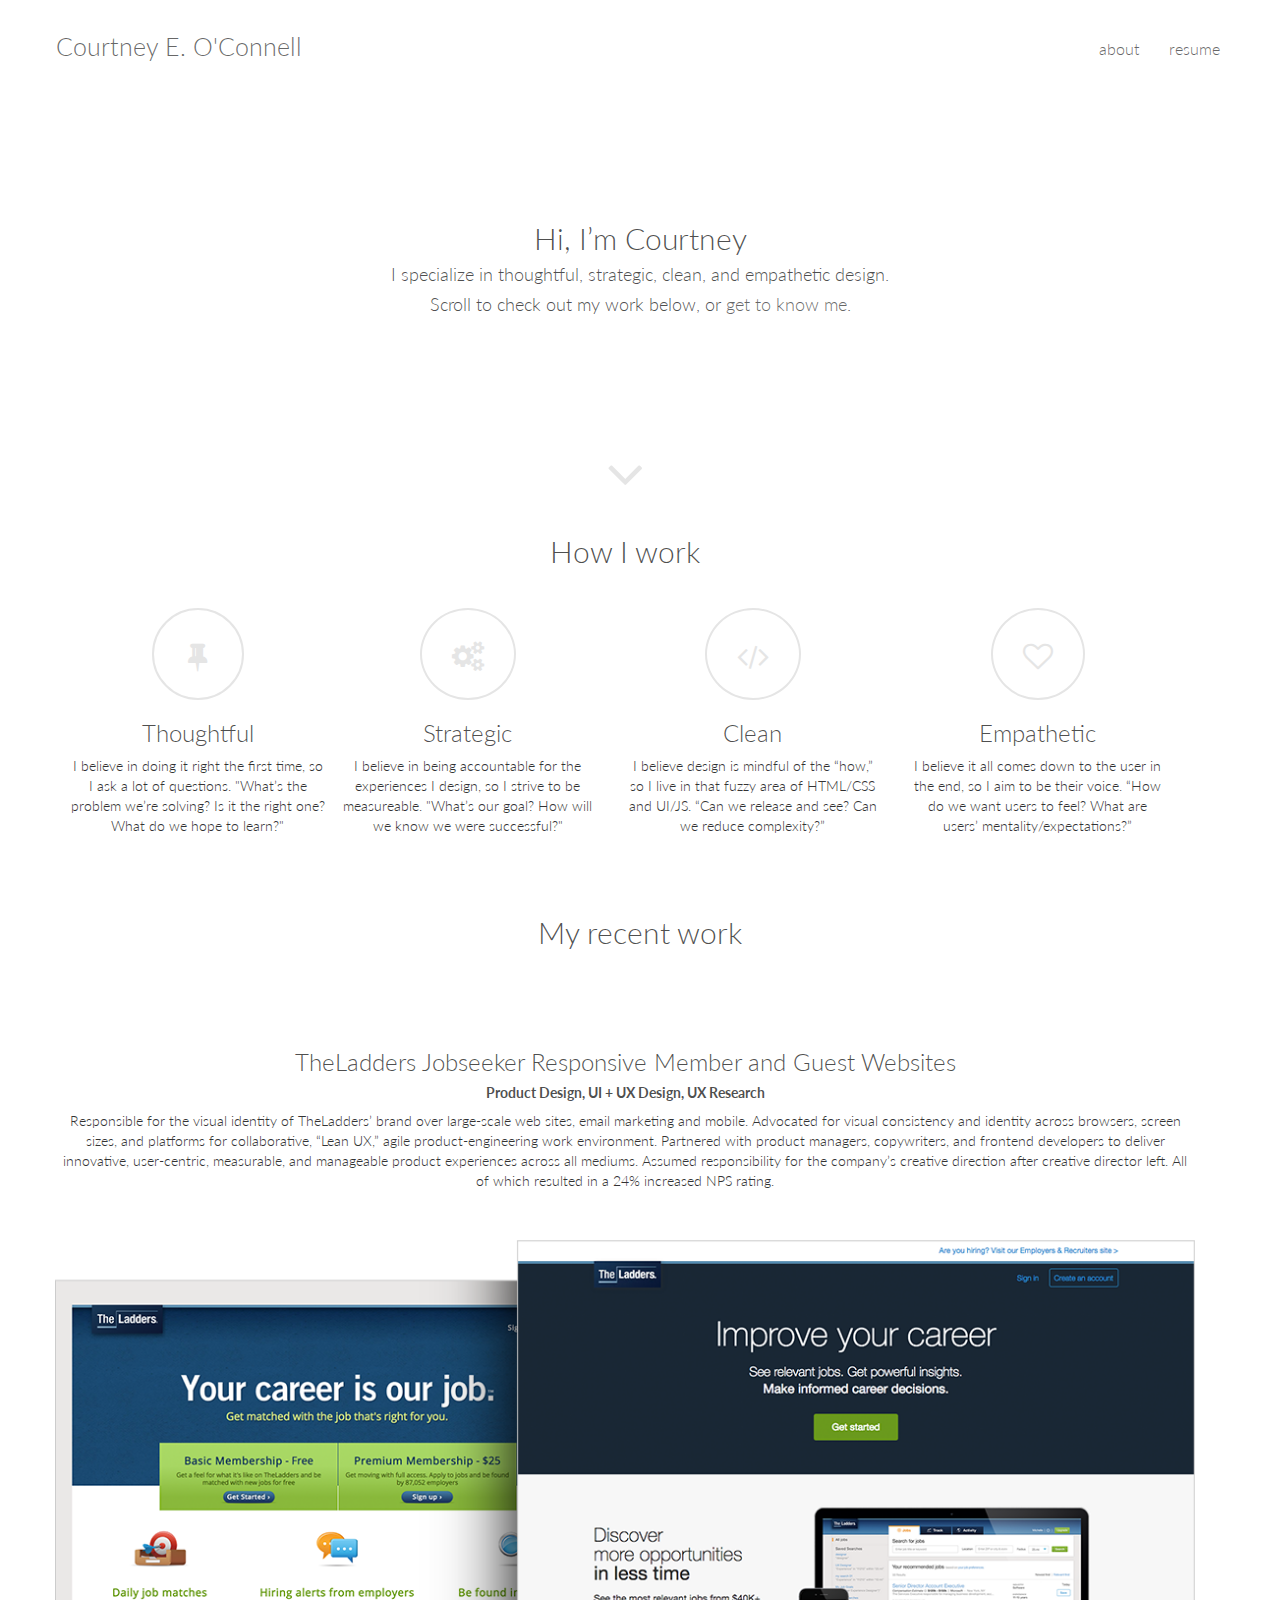
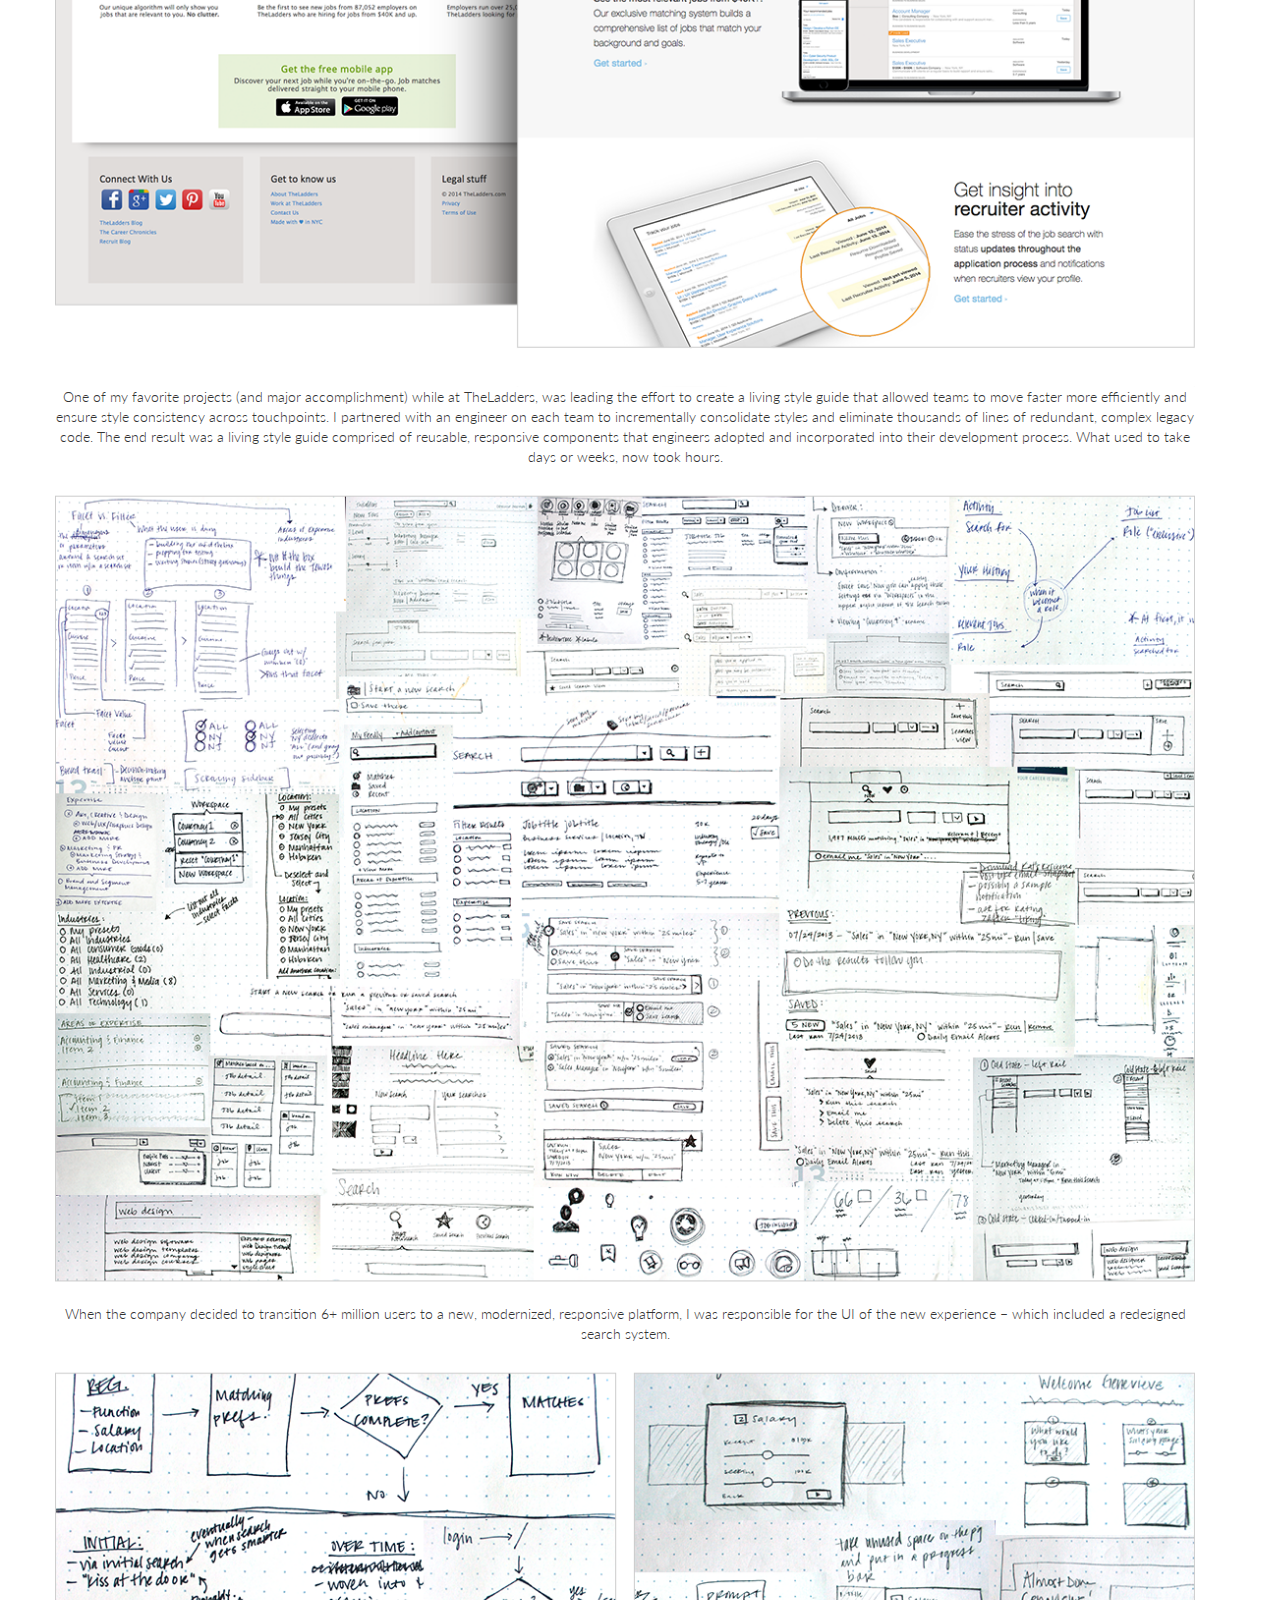
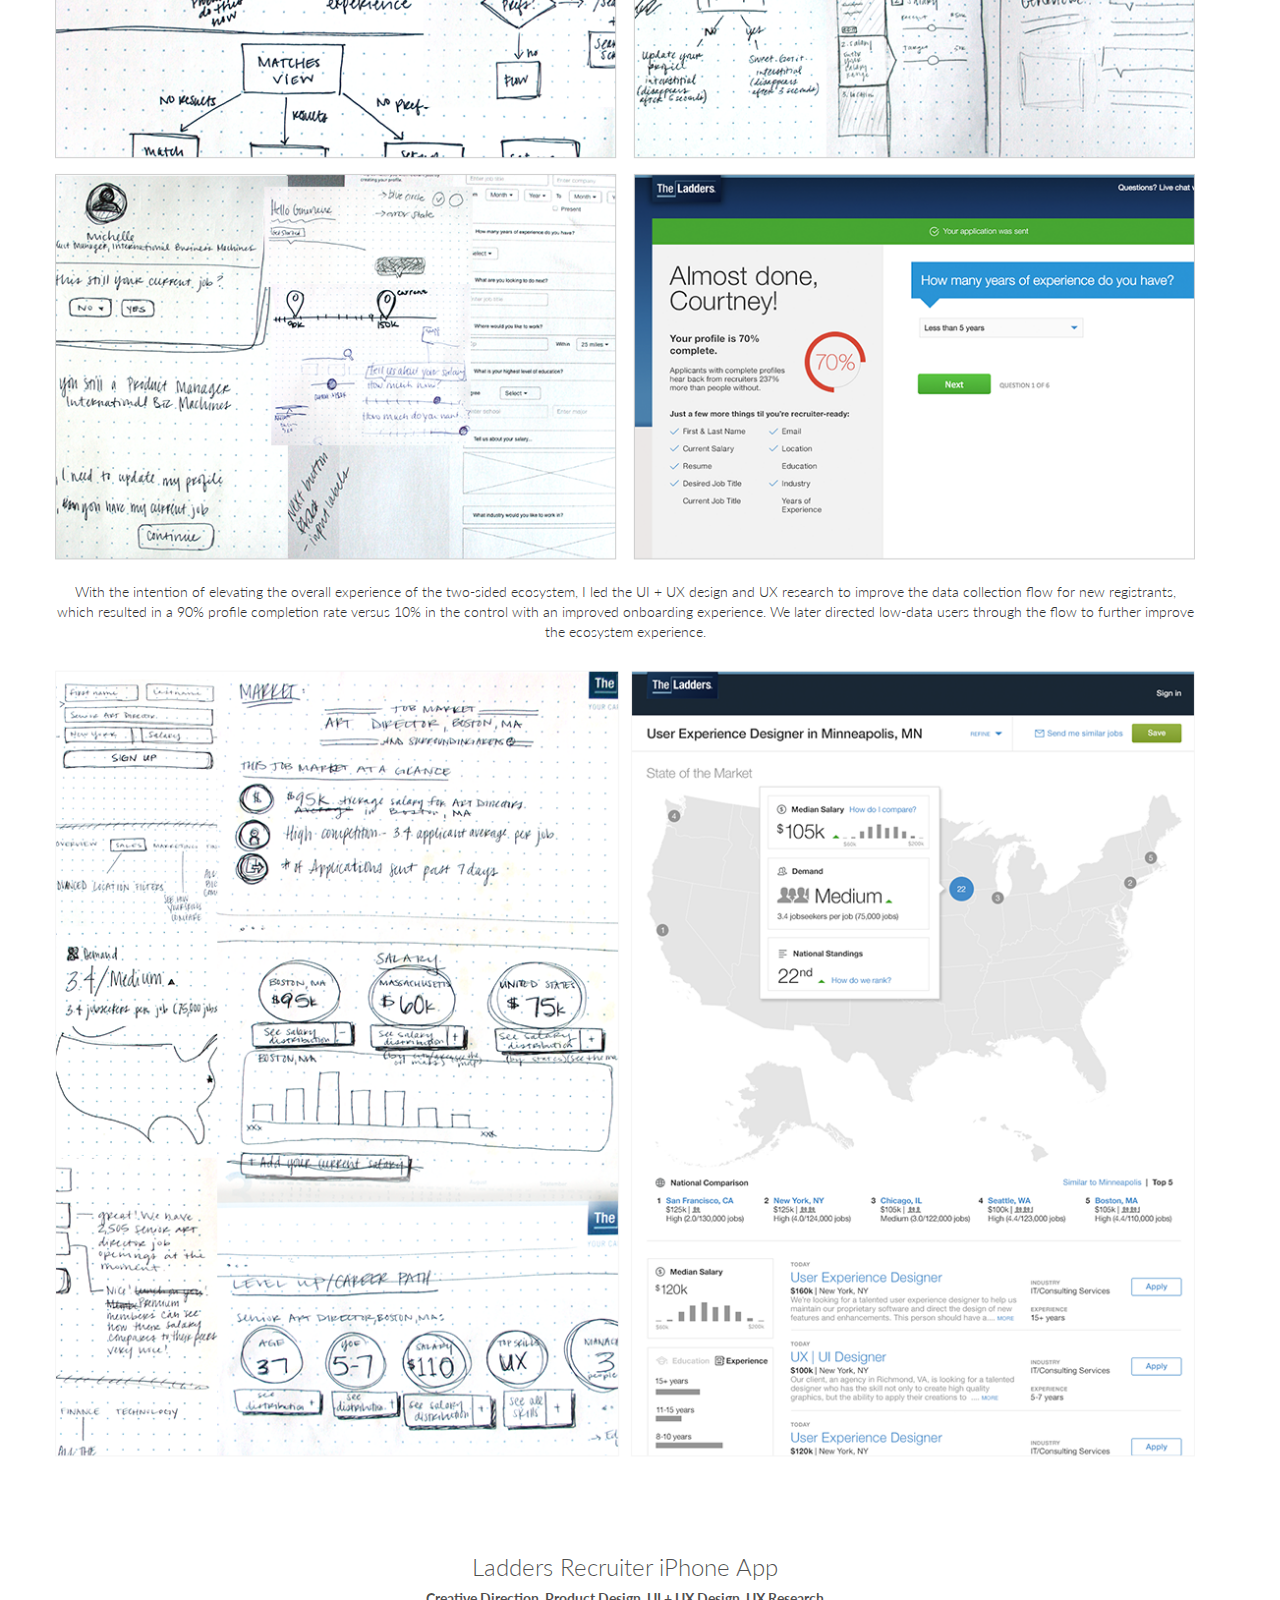
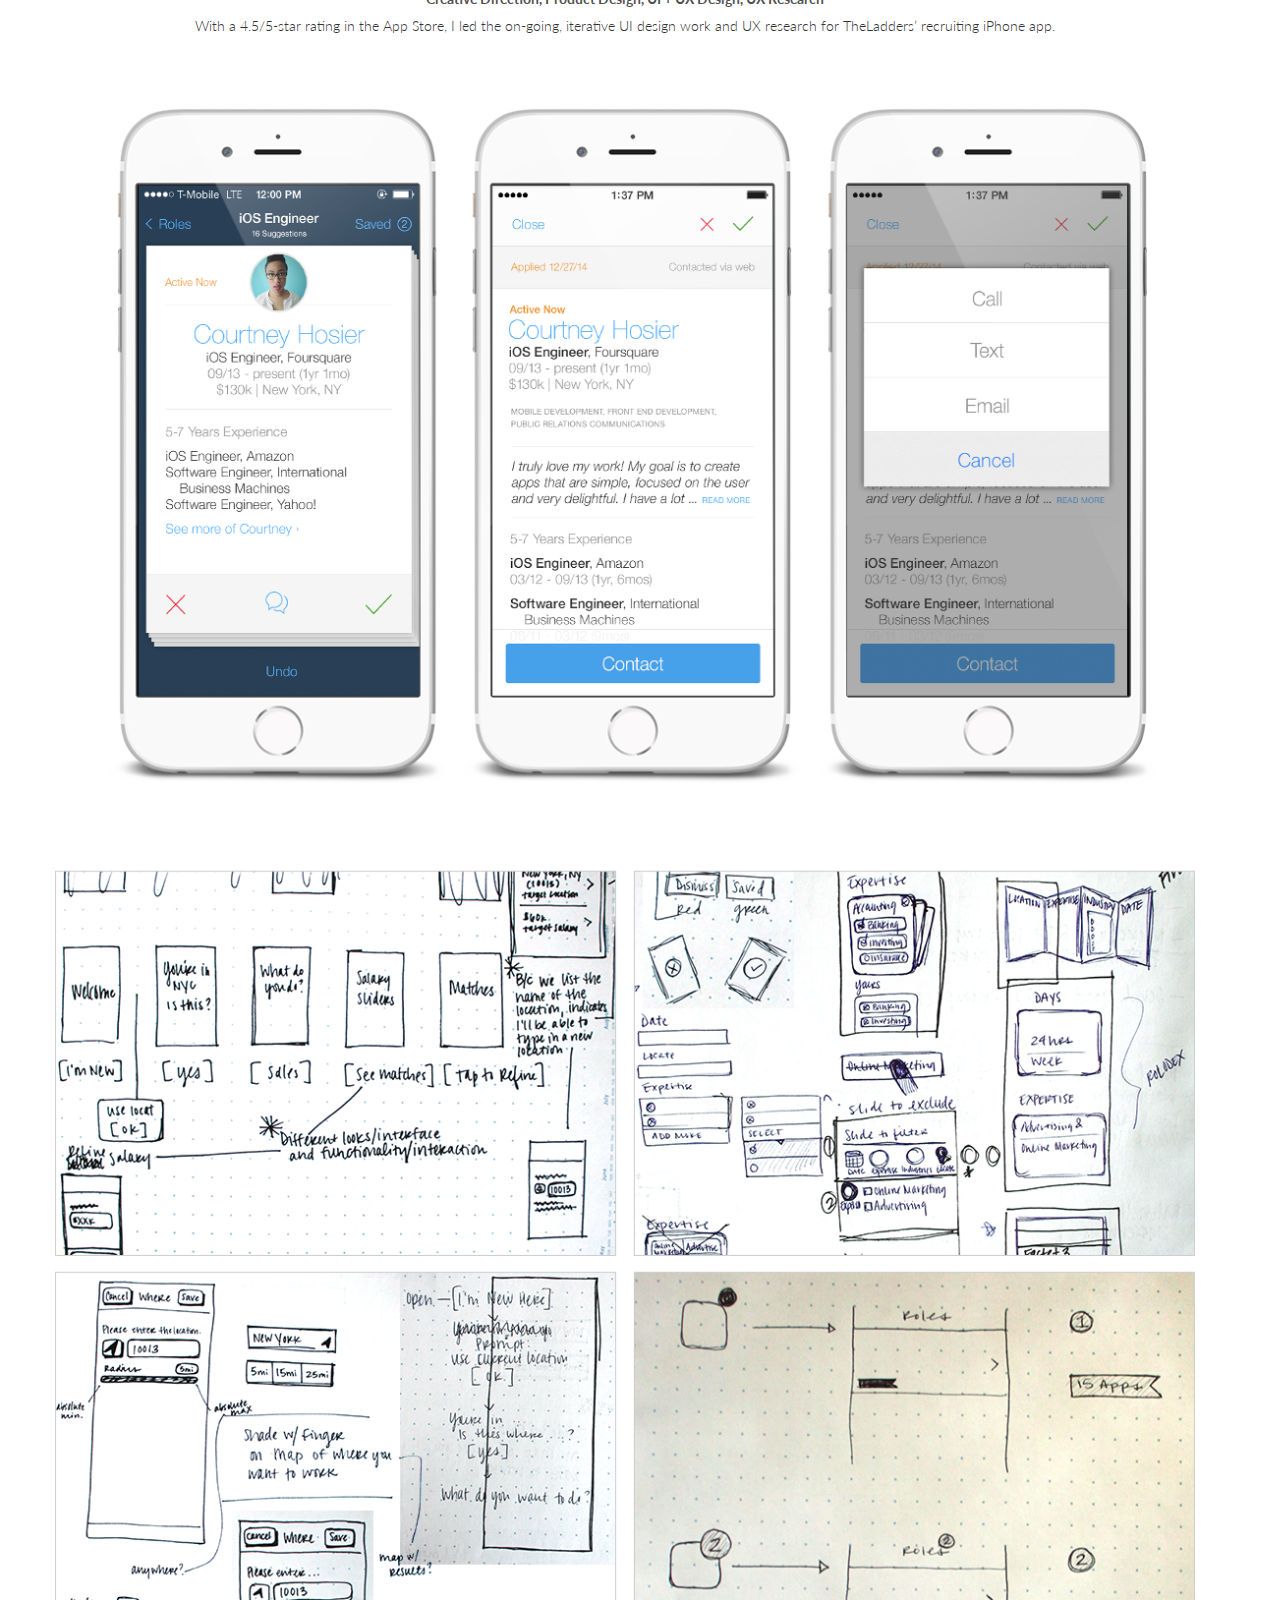
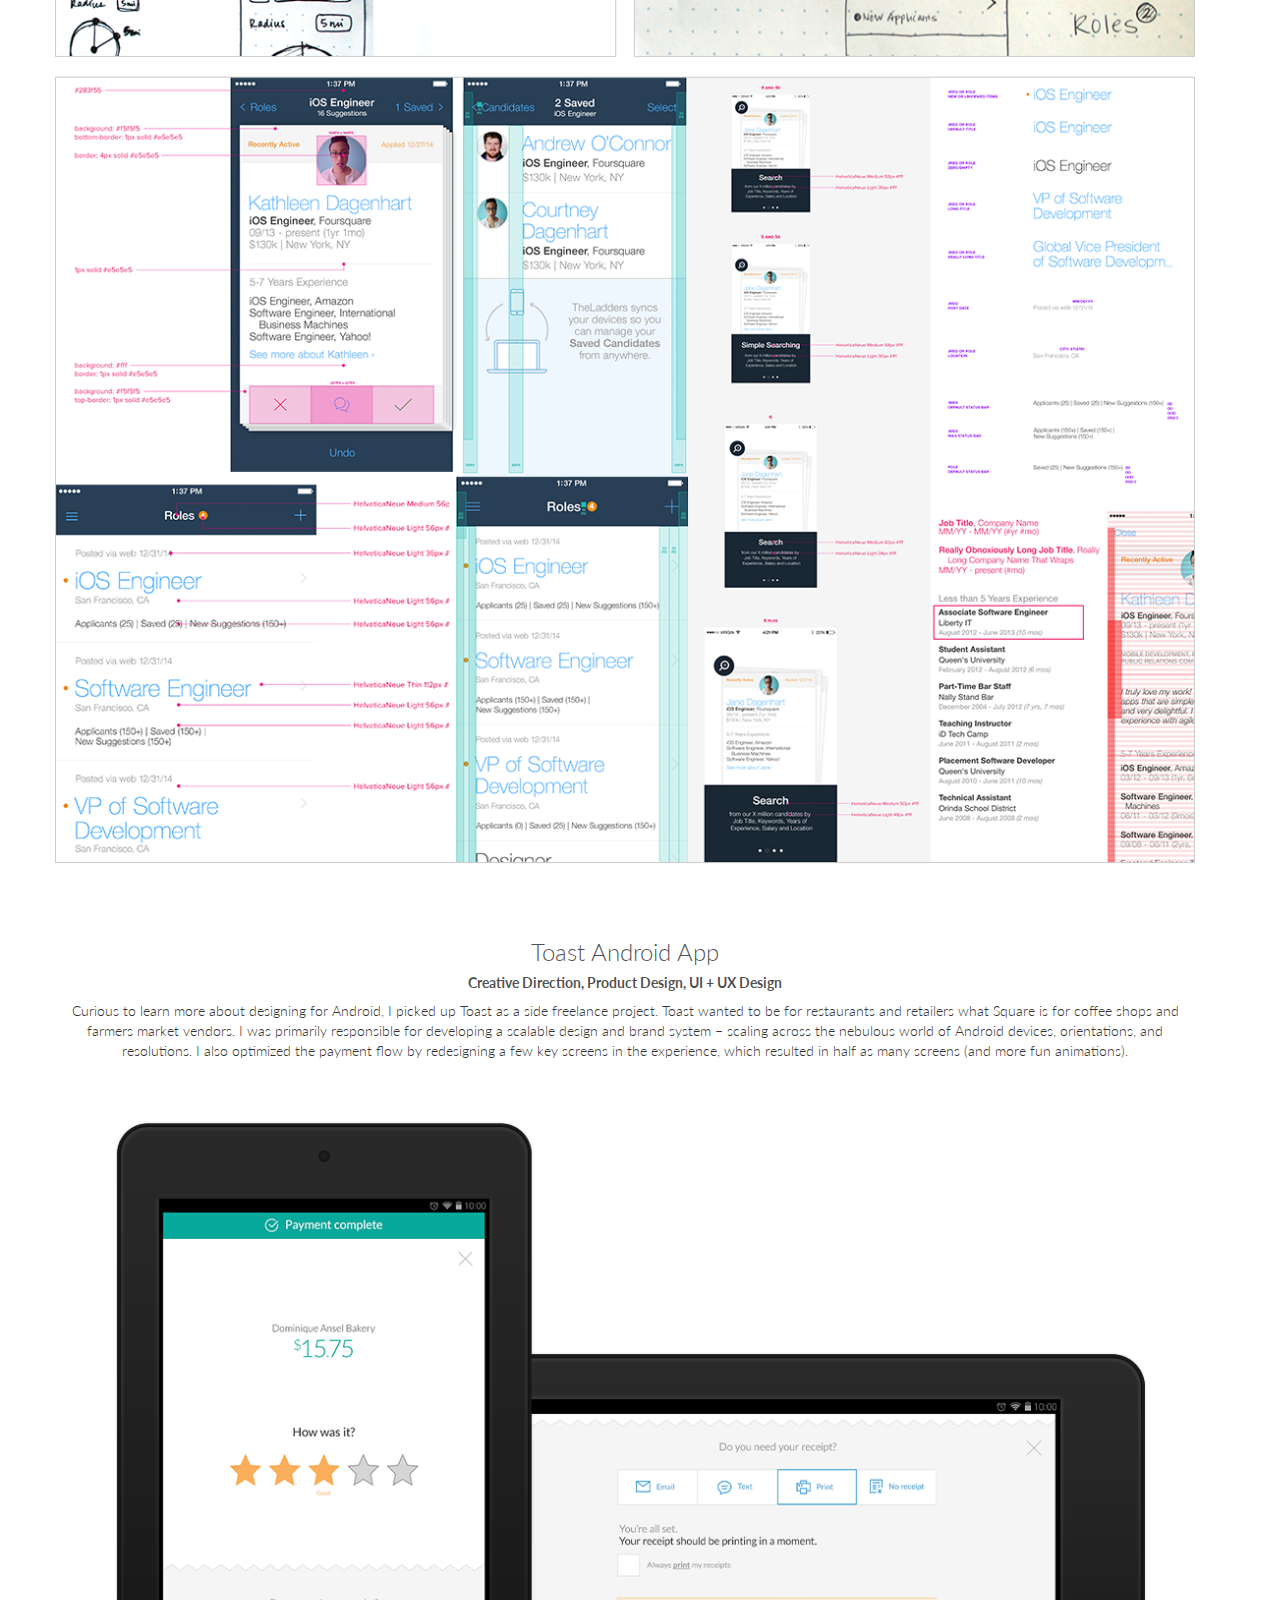
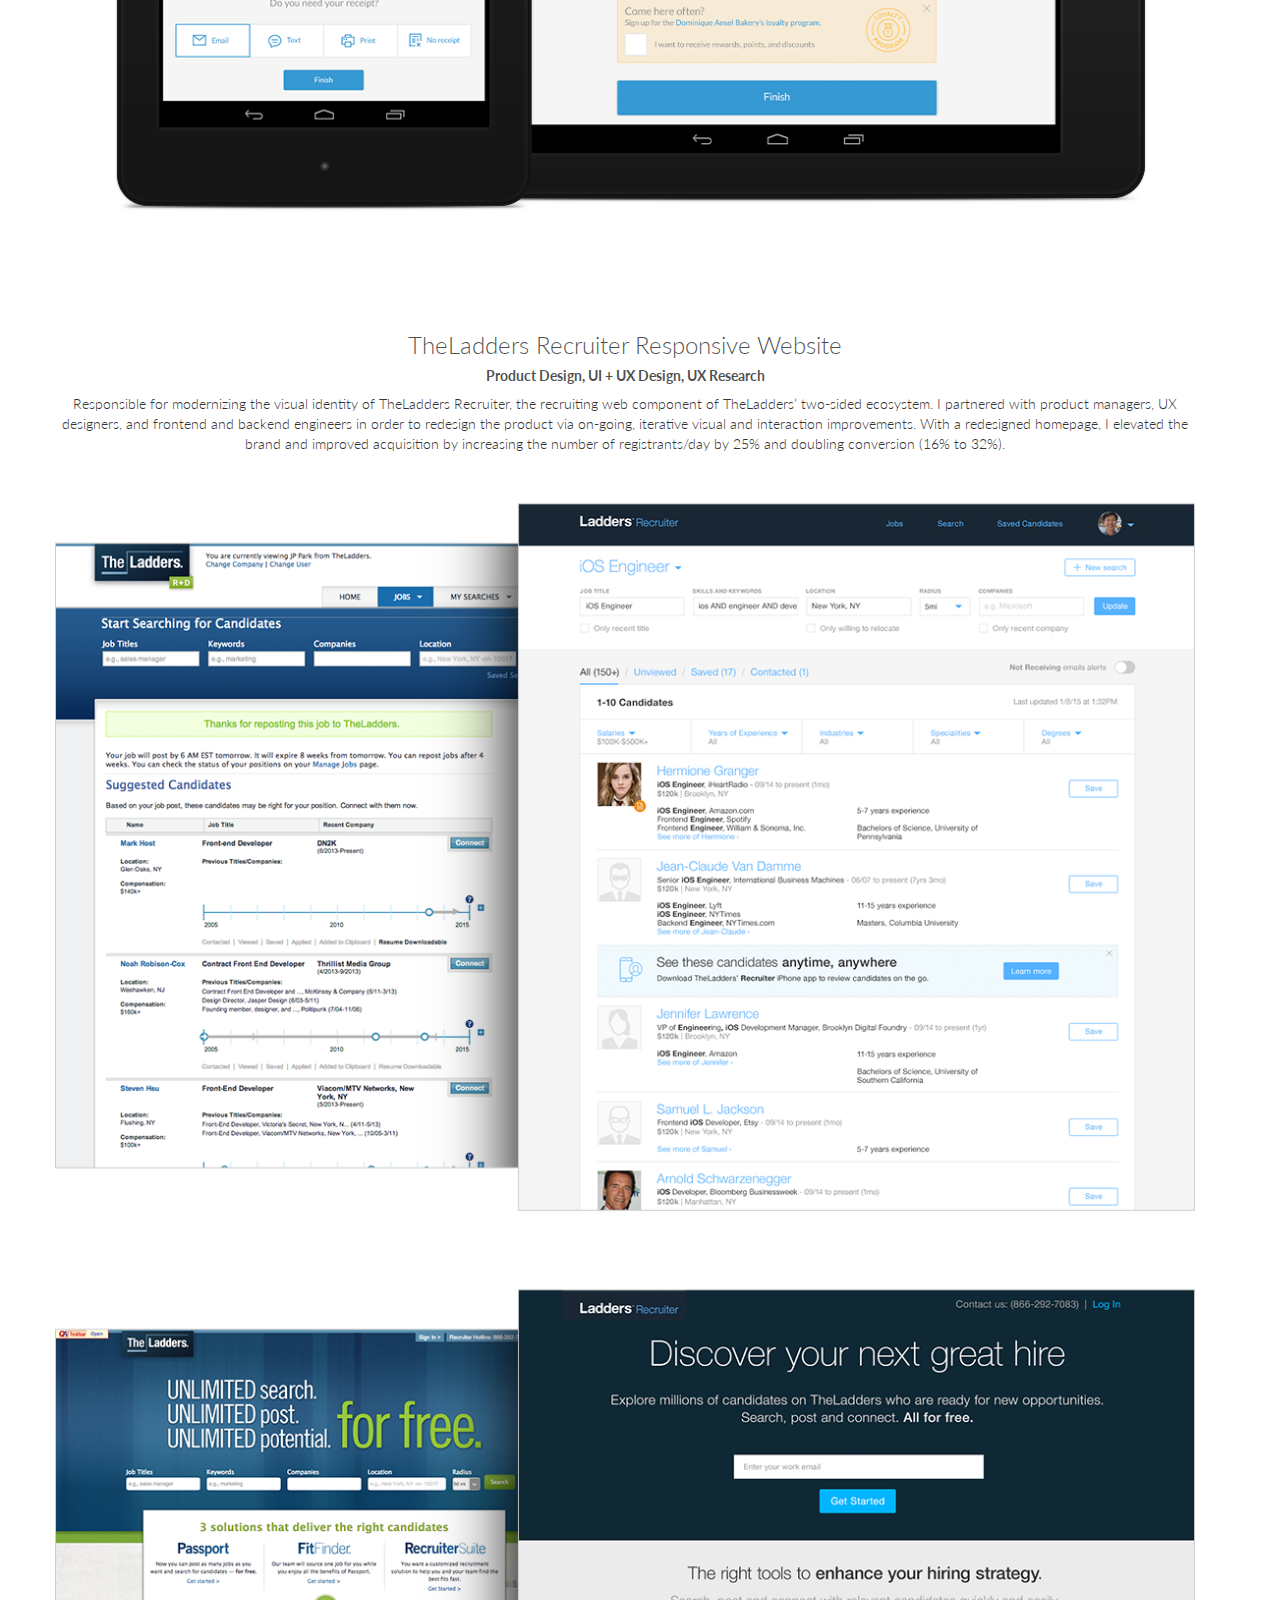
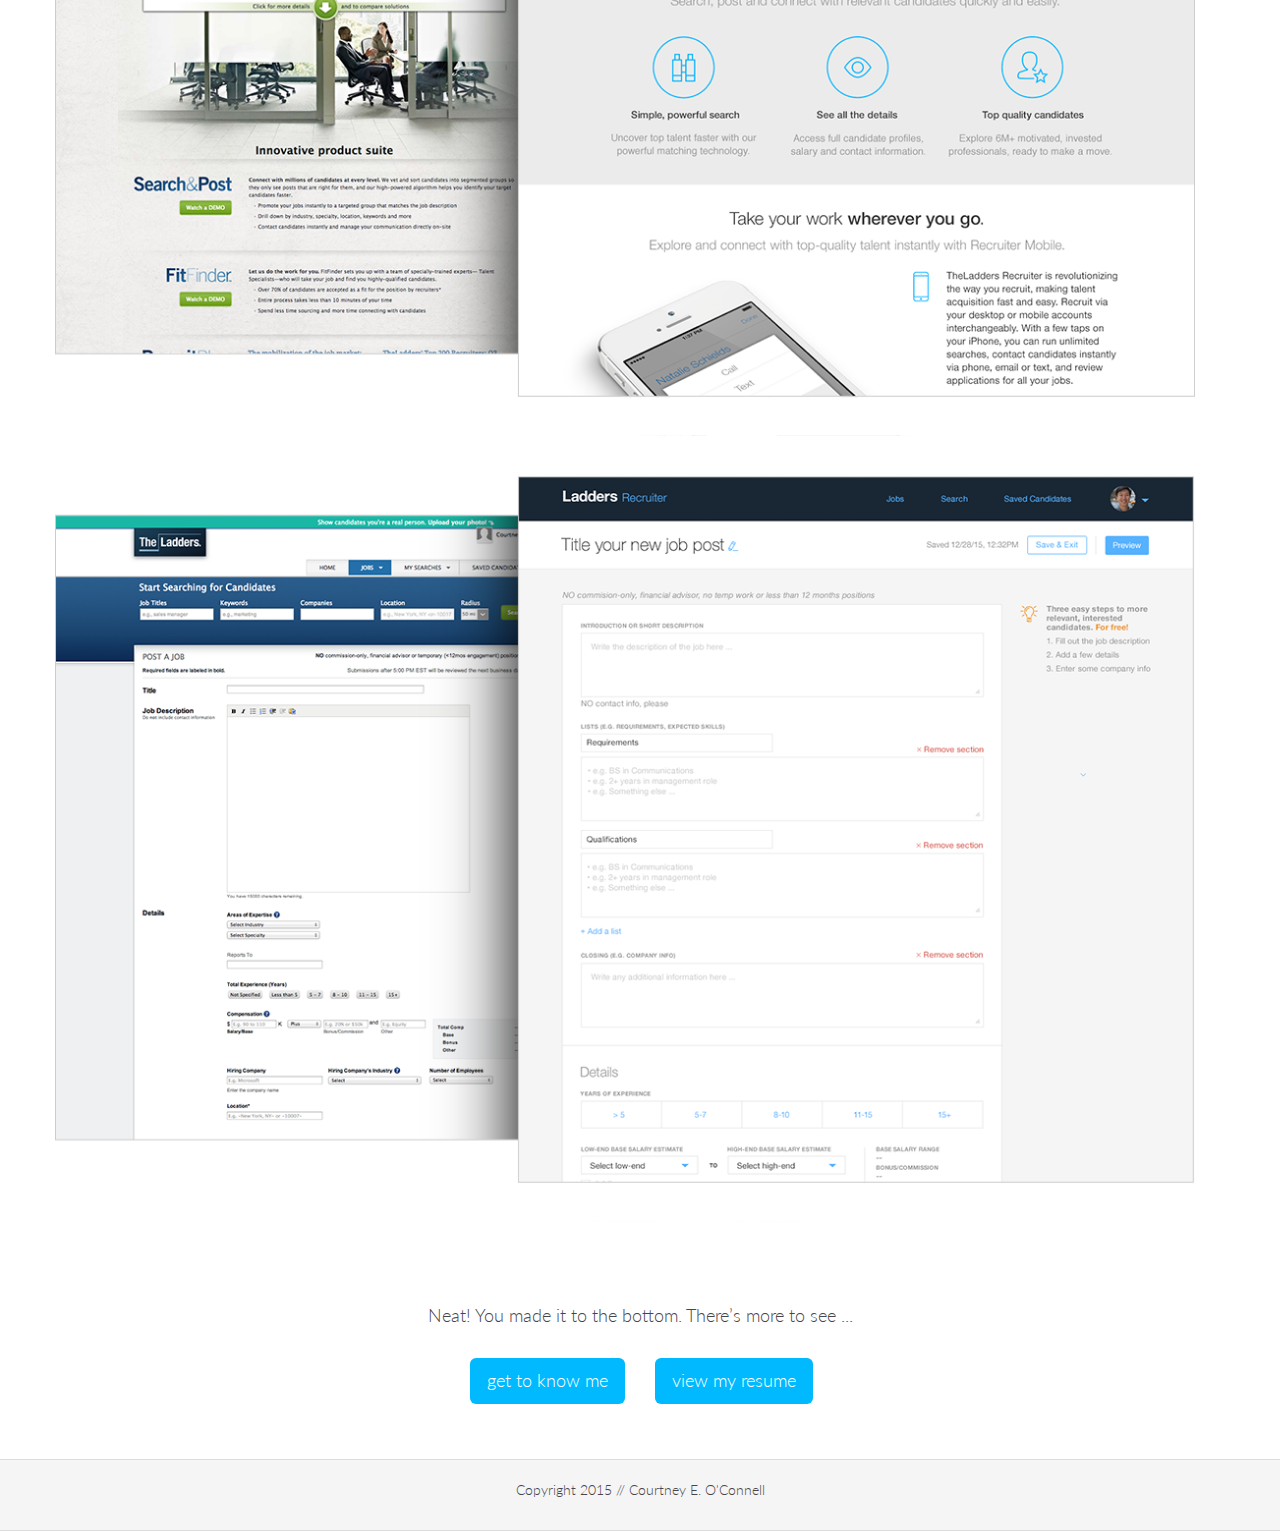
==== commit 2d27d643: "more final updates" ====
--- a/index.html
+++ b/index.html
@@ -118,19 +118,22 @@
 	<div class="row col-sm-12 text-center mg-sm">
 		<h3>TheLadders Jobseeker Responsive Member and Guest Websites</h3>
 		<h5><strong>Product Design, UI + UX Design, UX Research</strong></h5>
-		<img src="img/hero-img-js.png" class="img-responsive center-block" alt='theladders-jobseeker-hero'/>	
-		<p>
-			Led the on-going, iterative UI design work and UX research at TheLadders that resulted in a 24% increased NPS rating.
-		</p>
-		<ul class="col-sm-10 text-left">
-		  <li>Responsible for the UI when transitioning 1.6 million users to a new, modernized, responsive platform, which included a redesigned search system and experience.</li>
-		  <li>Led the effort to create a living style guide that allowed teams to move faster more efficiently and ensure style consistency across touchpoints. I partnered with an engineer on each team to incrementally consolidate styles and eliminate thousands of lines of redundant, complex legacy code. The end result was a living style guide comprised of reusable, responsive components that engineers adopted and incorporated into their development process. What used to take days or weeks, now took hours.</li>
-		  <li>With the intention of elevating the overall experience of the two-sided ecosystem, I led the UI + UX design and UX research to improve the data collection flow for new registrants, which resulted in a 90% profile completion rate versus 10% in the control with an improved onboarding experience. We later directed low-data users through the flow to further improve the ecosystem experience.</li>
-		  <li>Established the UI framework for the new, SEO- and acquisition-driven “Guest” product, which has had exponential growth since its initial release in January 2015.</li>
-		</ul>
+		<p>
+			Responsible for the visual identity of TheLadders’ brand over large-scale web sites, email marketing and mobile. Advocated for visual consistency and identity across browsers, screen sizes, and platforms for collaborative, “Lean UX,” agile product-engineering work environment. Partnered with product managers, copywriters, and frontend developers to deliver innovative, user-centric, measurable, and manageable product experiences across all mediums. Assumed responsibility for the company’s creative direction after creative director left. All of which resulted in a 24% increased NPS rating. 
+		</p>
+		<img src="img/hero-img-js.png" class="img-responsive center-block" alt='theladders-jobseeker-hero'/>
+		<p>
+		  One of my favorite projects (and major accomplishment) while at TheLadders, was leading the effort to create a living style guide that allowed teams to move faster more efficiently and ensure style consistency across touchpoints. I partnered with an engineer on each team to incrementally consolidate styles and eliminate thousands of lines of redundant, complex legacy code. The end result was a living style guide comprised of reusable, responsive components that engineers adopted and incorporated into their development process. What used to take days or weeks, now took hours.
+		</p>
 		<img src="img/tlc-search-misc-sketches-full.png" class="img-responsive center-block" alt='theladders-jobseeker-secondary-1'/>
-		<img src="img/tlc-js-3-up.png" class="img-responsive center-block" alt='theladders-jobseeker-secondary-2'/>
+		<p>
+			When the company decided to transition 6+ million users to a new, modernized, responsive platform, I was responsible for the UI of the new experience – which included a redesigned search system.
+		</p>
 		<img src="img/tlc-js-onboarding-4-up.png" class="img-responsive center-block" alt='theladders-jobseeker-secondary-2'/>
+		<p>
+			With the intention of elevating the overall experience of the two-sided ecosystem, I led the UI + UX design and UX research to improve the data collection flow for new registrants, which resulted in a 90% profile completion rate versus 10% in the control with an improved onboarding experience. We later directed low-data users through the flow to further improve the ecosystem experience.
+		</p>
+		<img src="img/tlc-js-bespoke-2-up.png" class="img-responsive center-block" alt='theladders-jobseeker-secondary-2'/>
 	</div>
 </div>
 <!-- Work - TLC Jobseeker END -->
